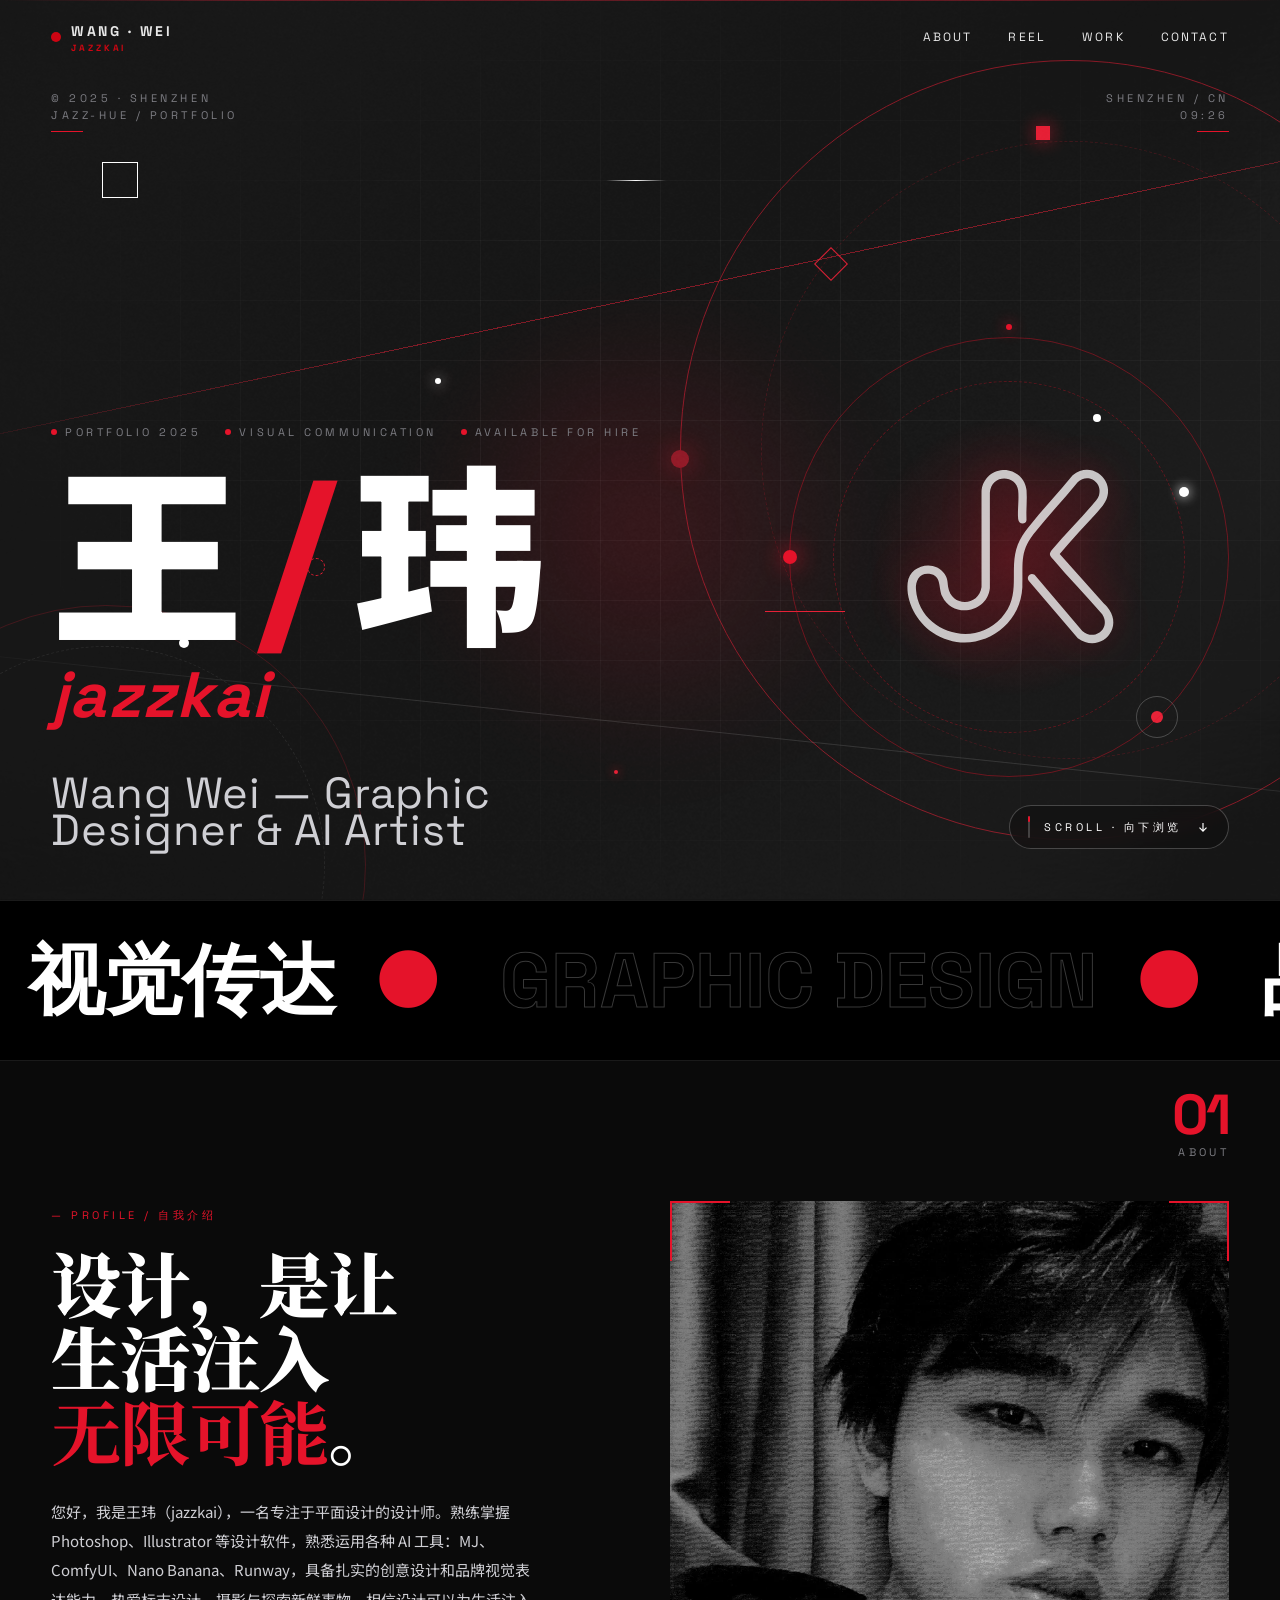
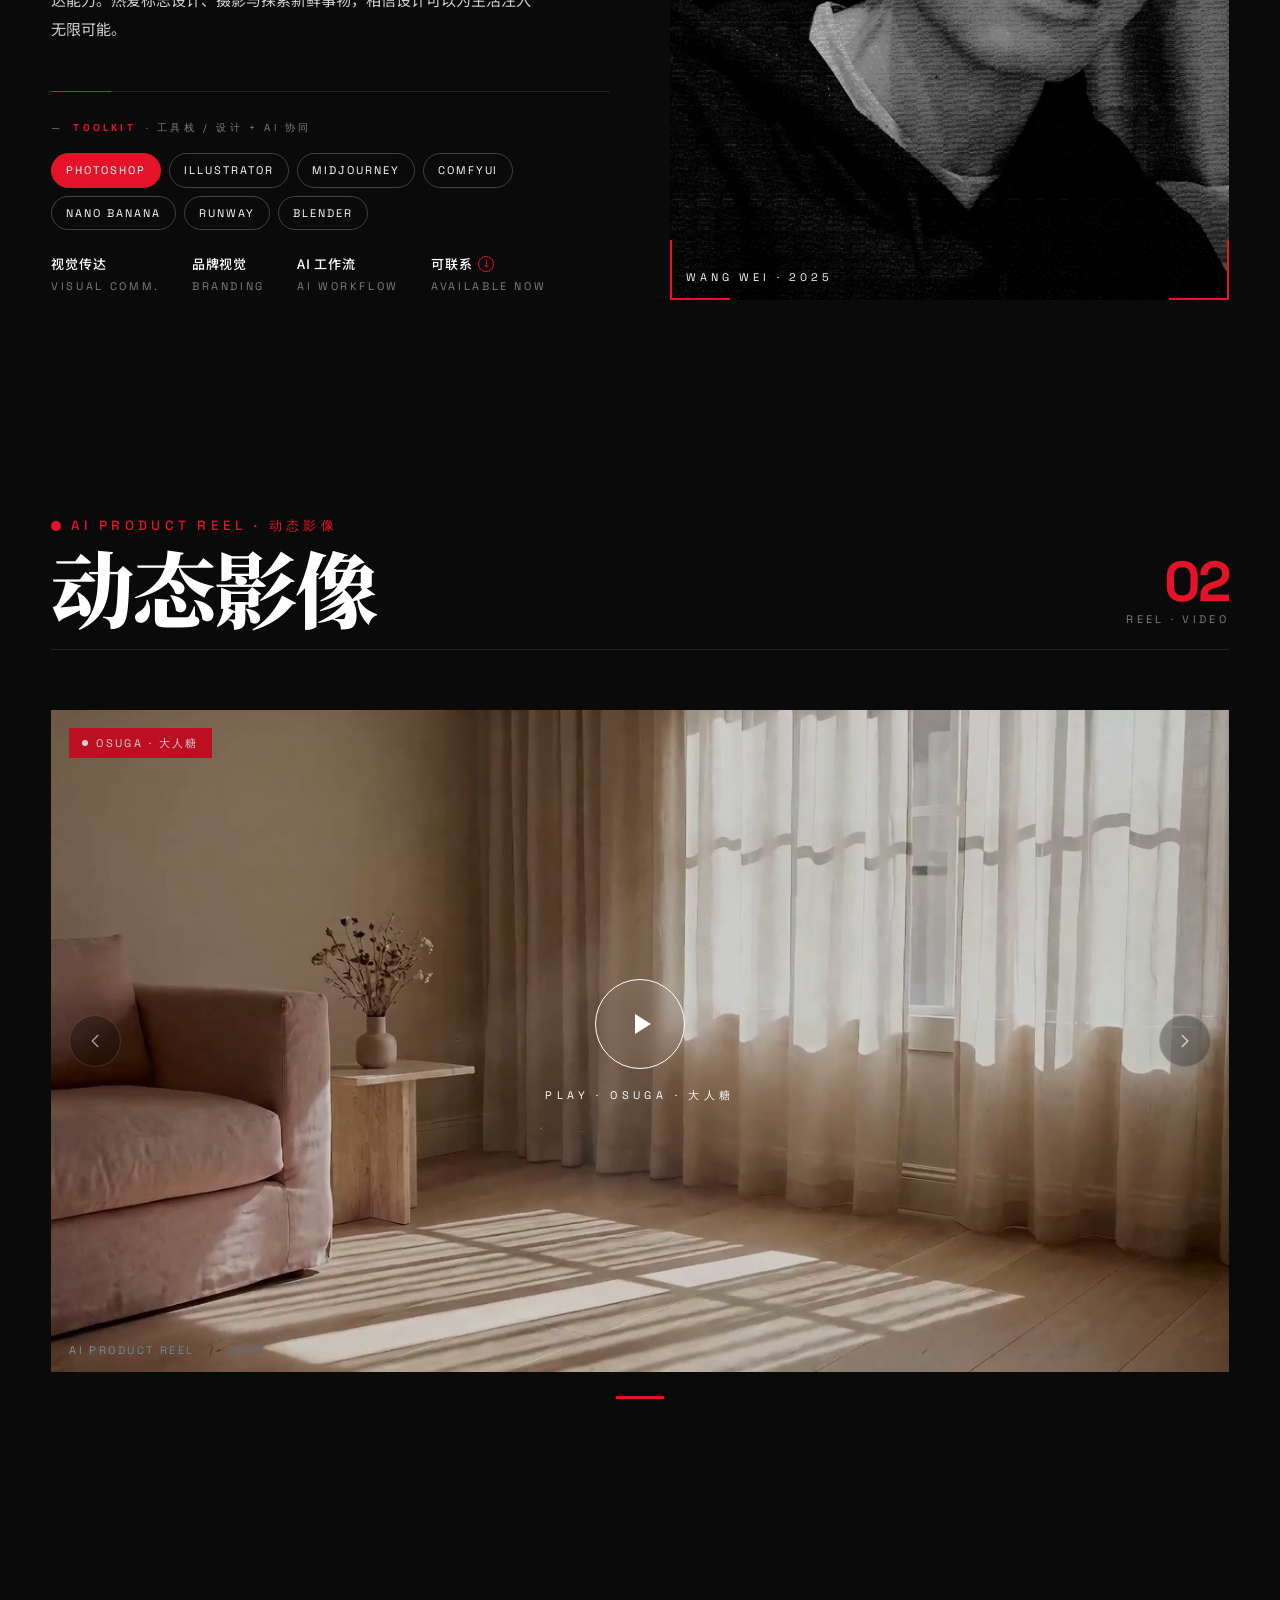
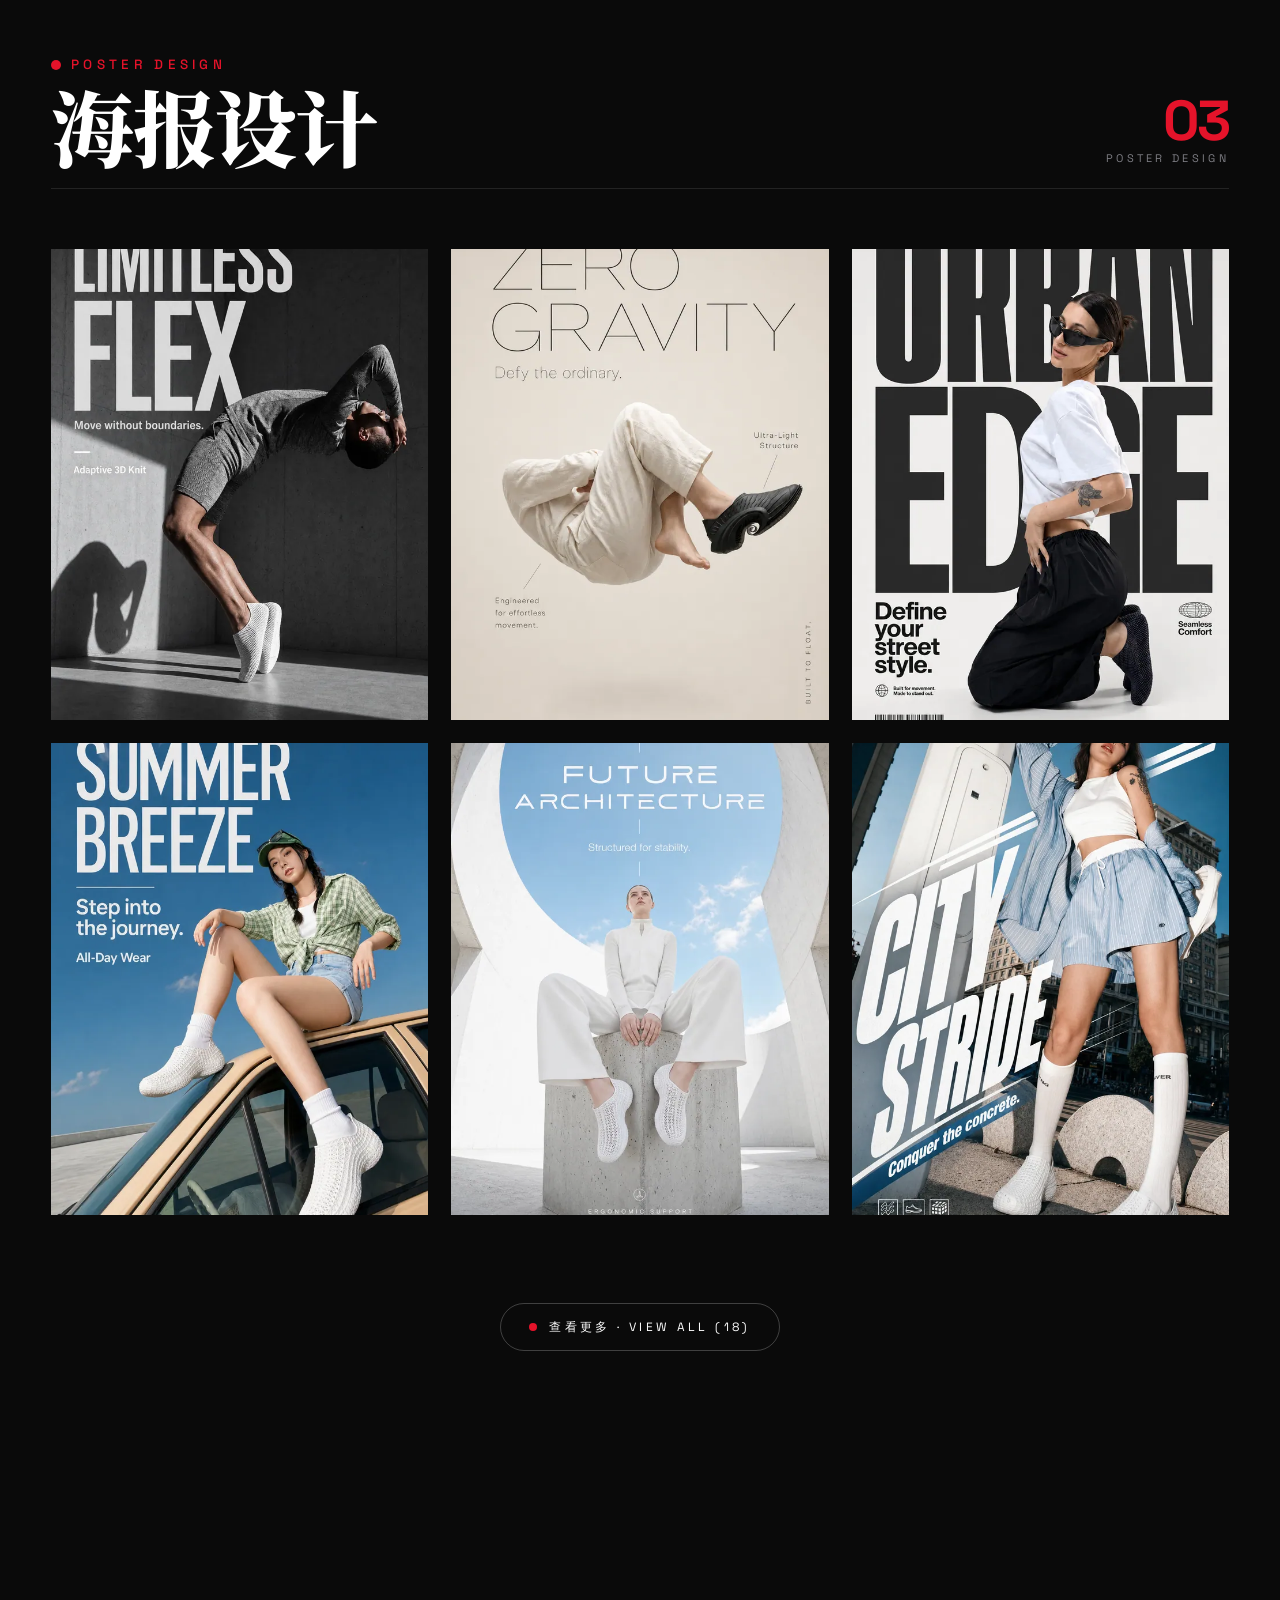
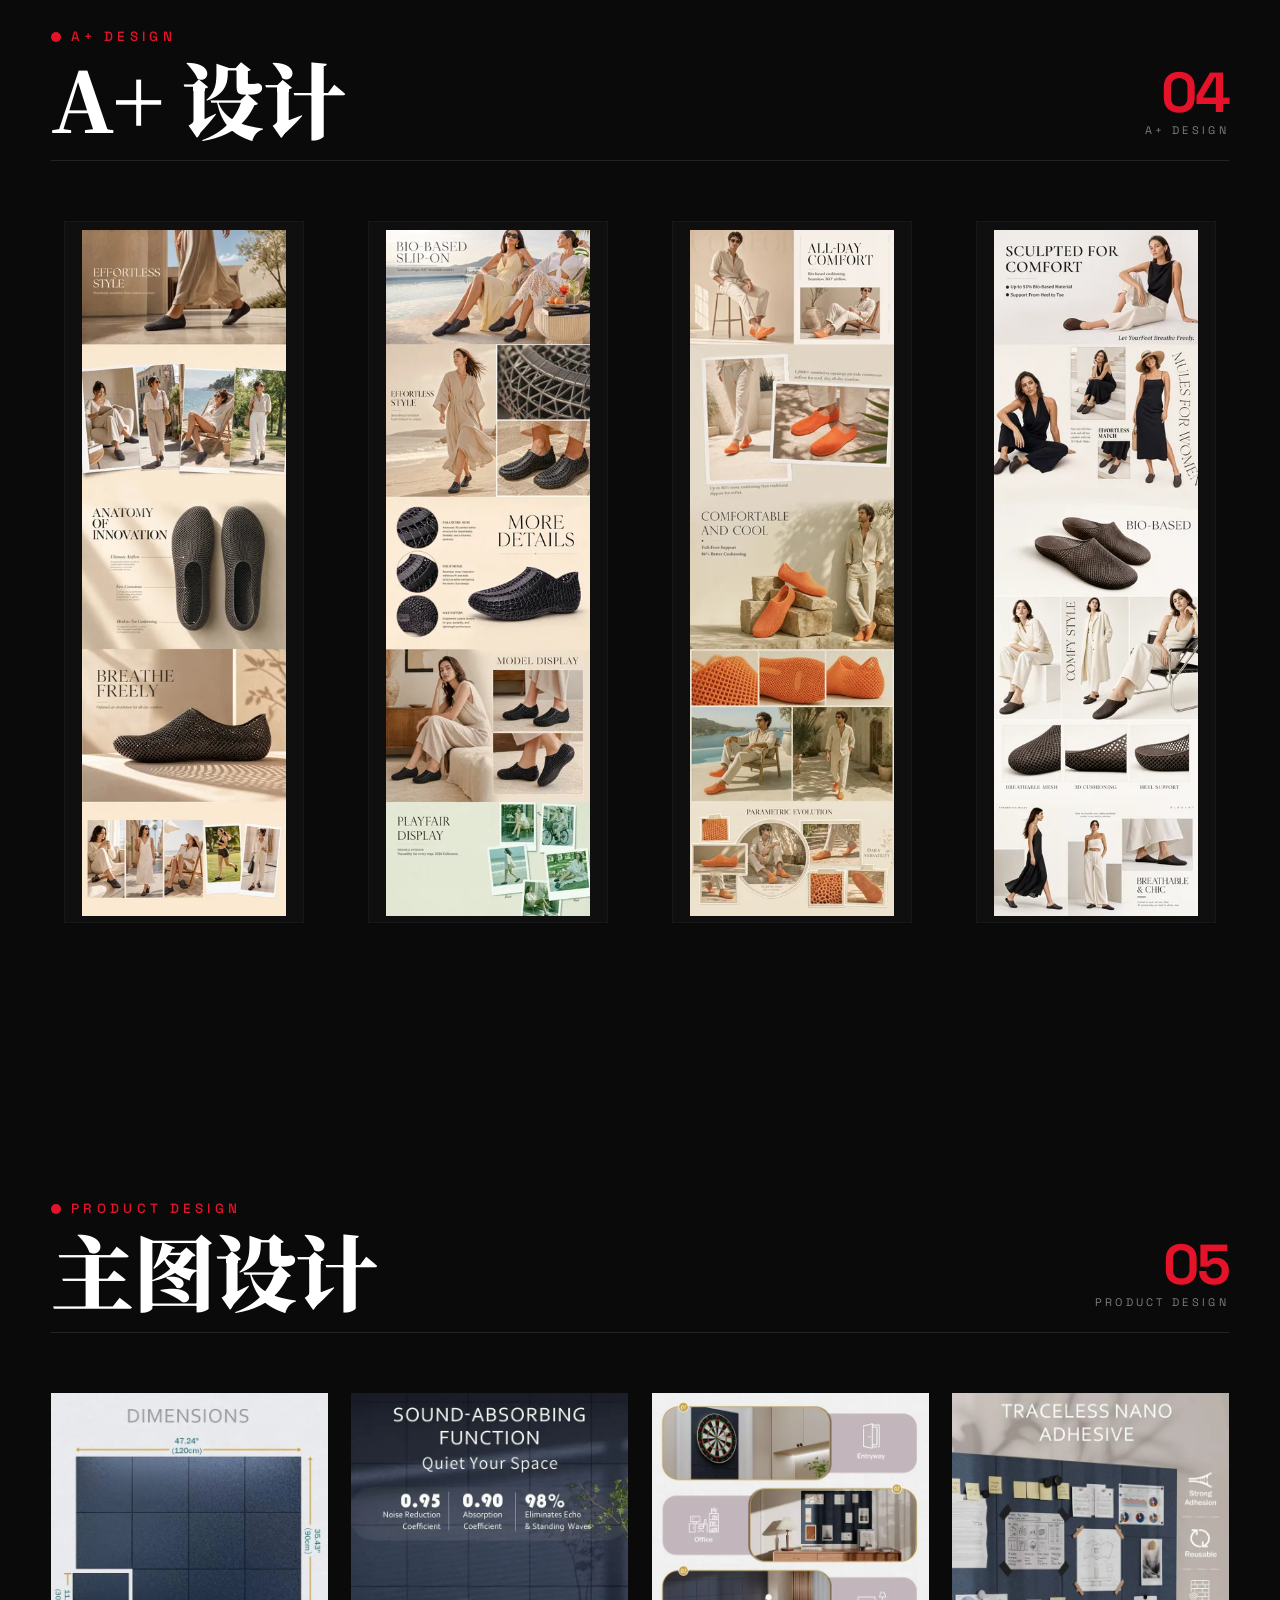
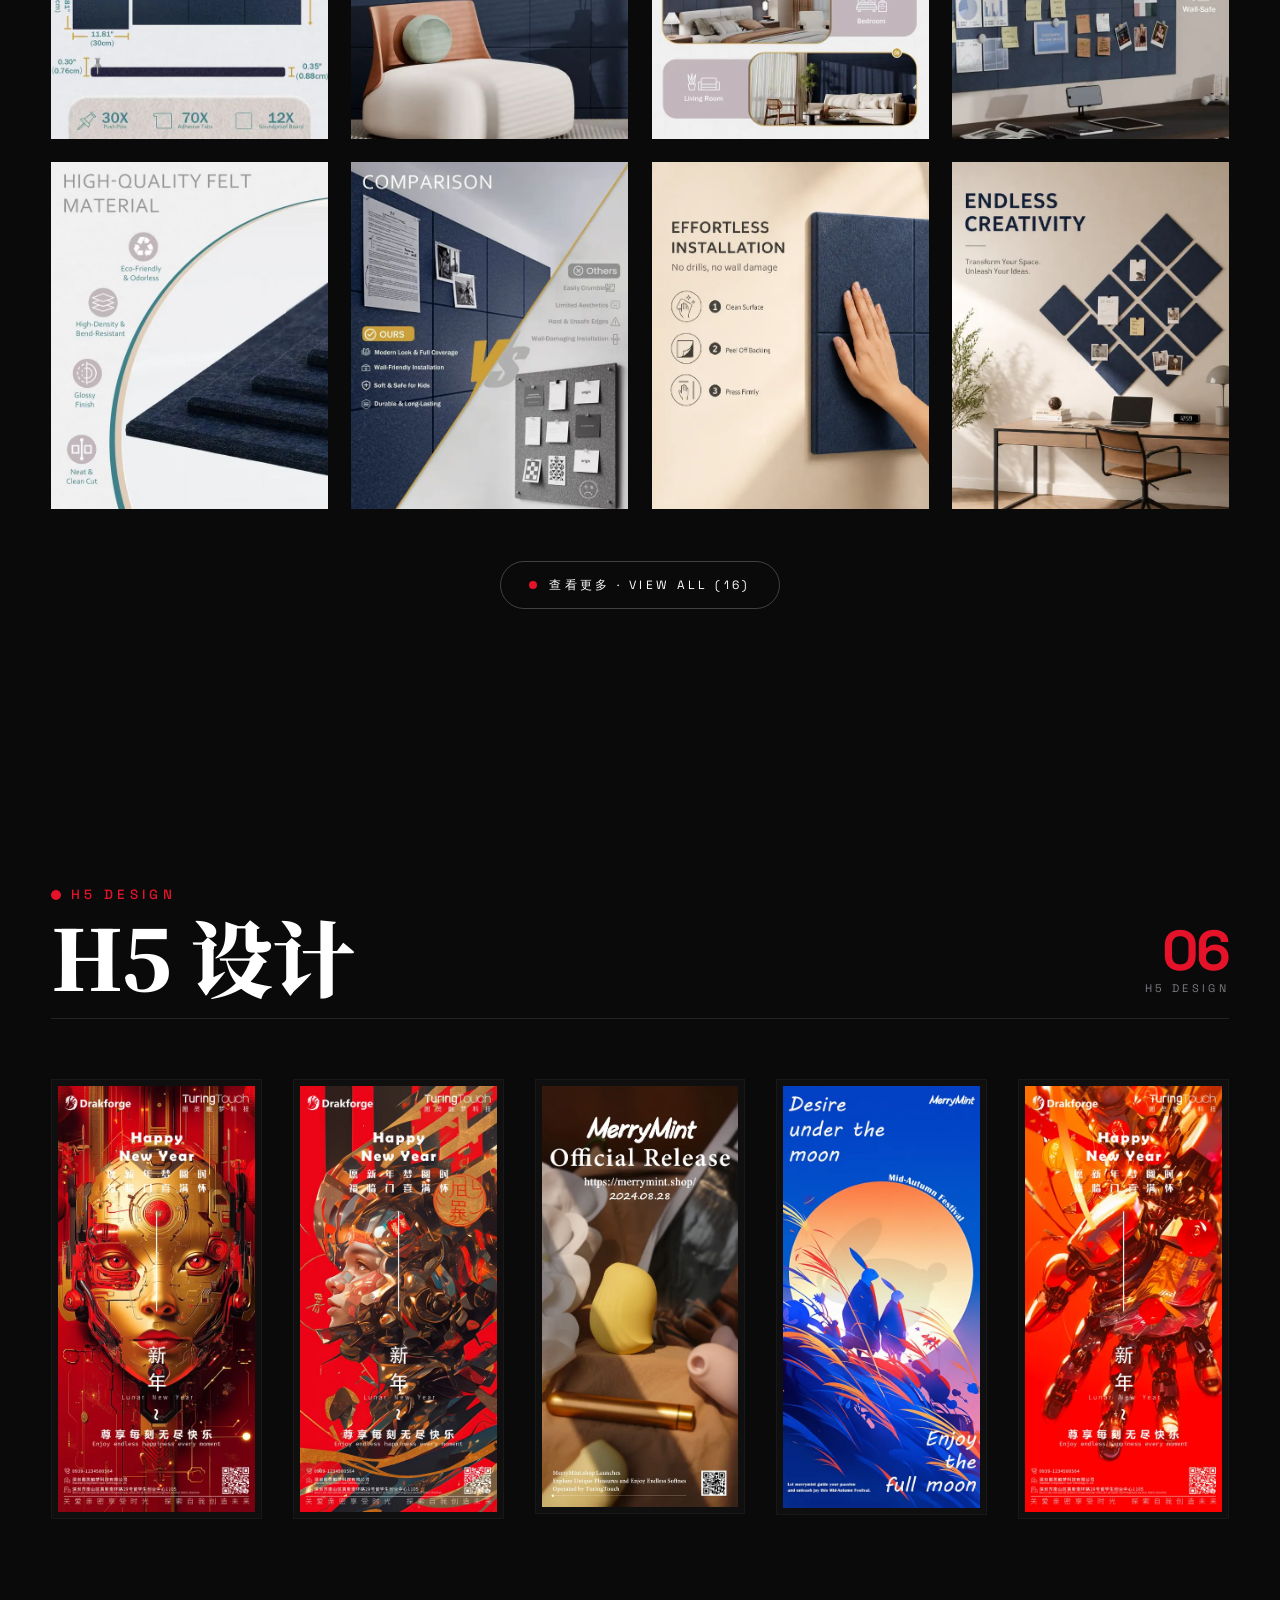
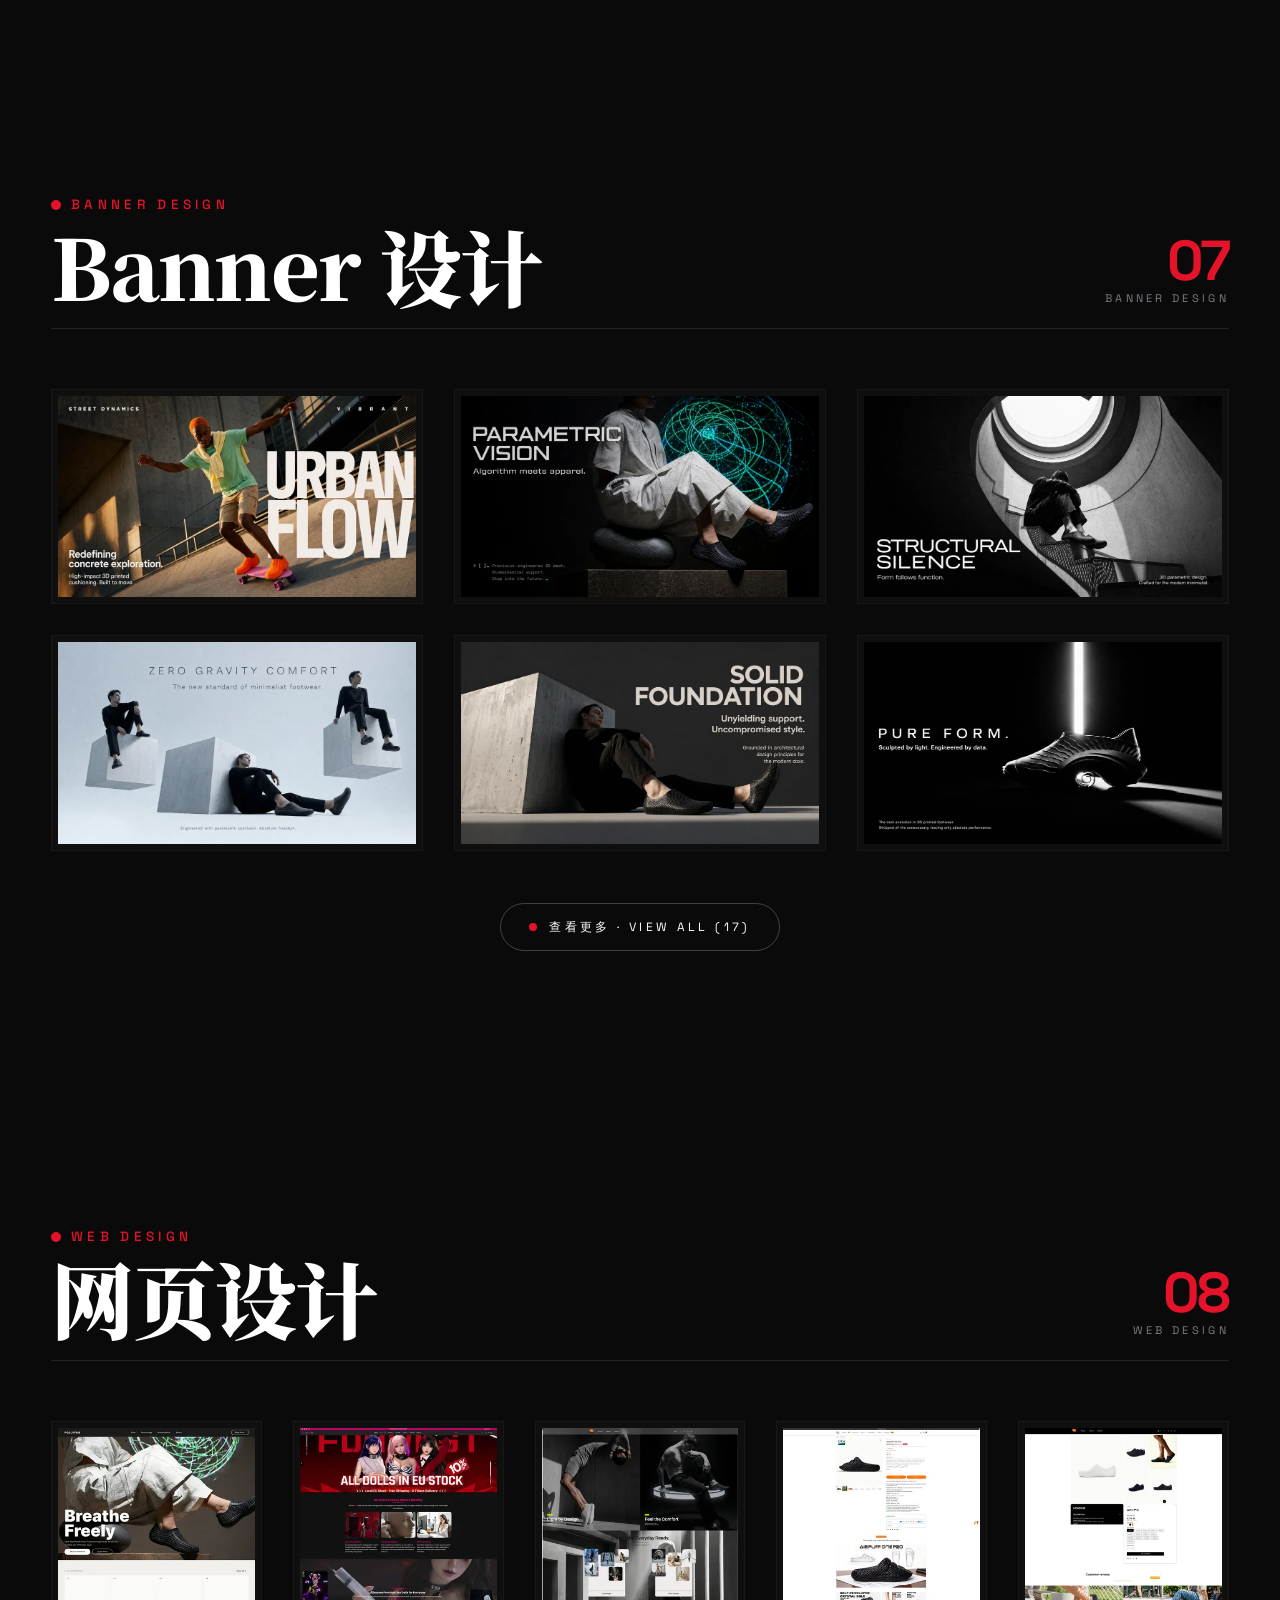
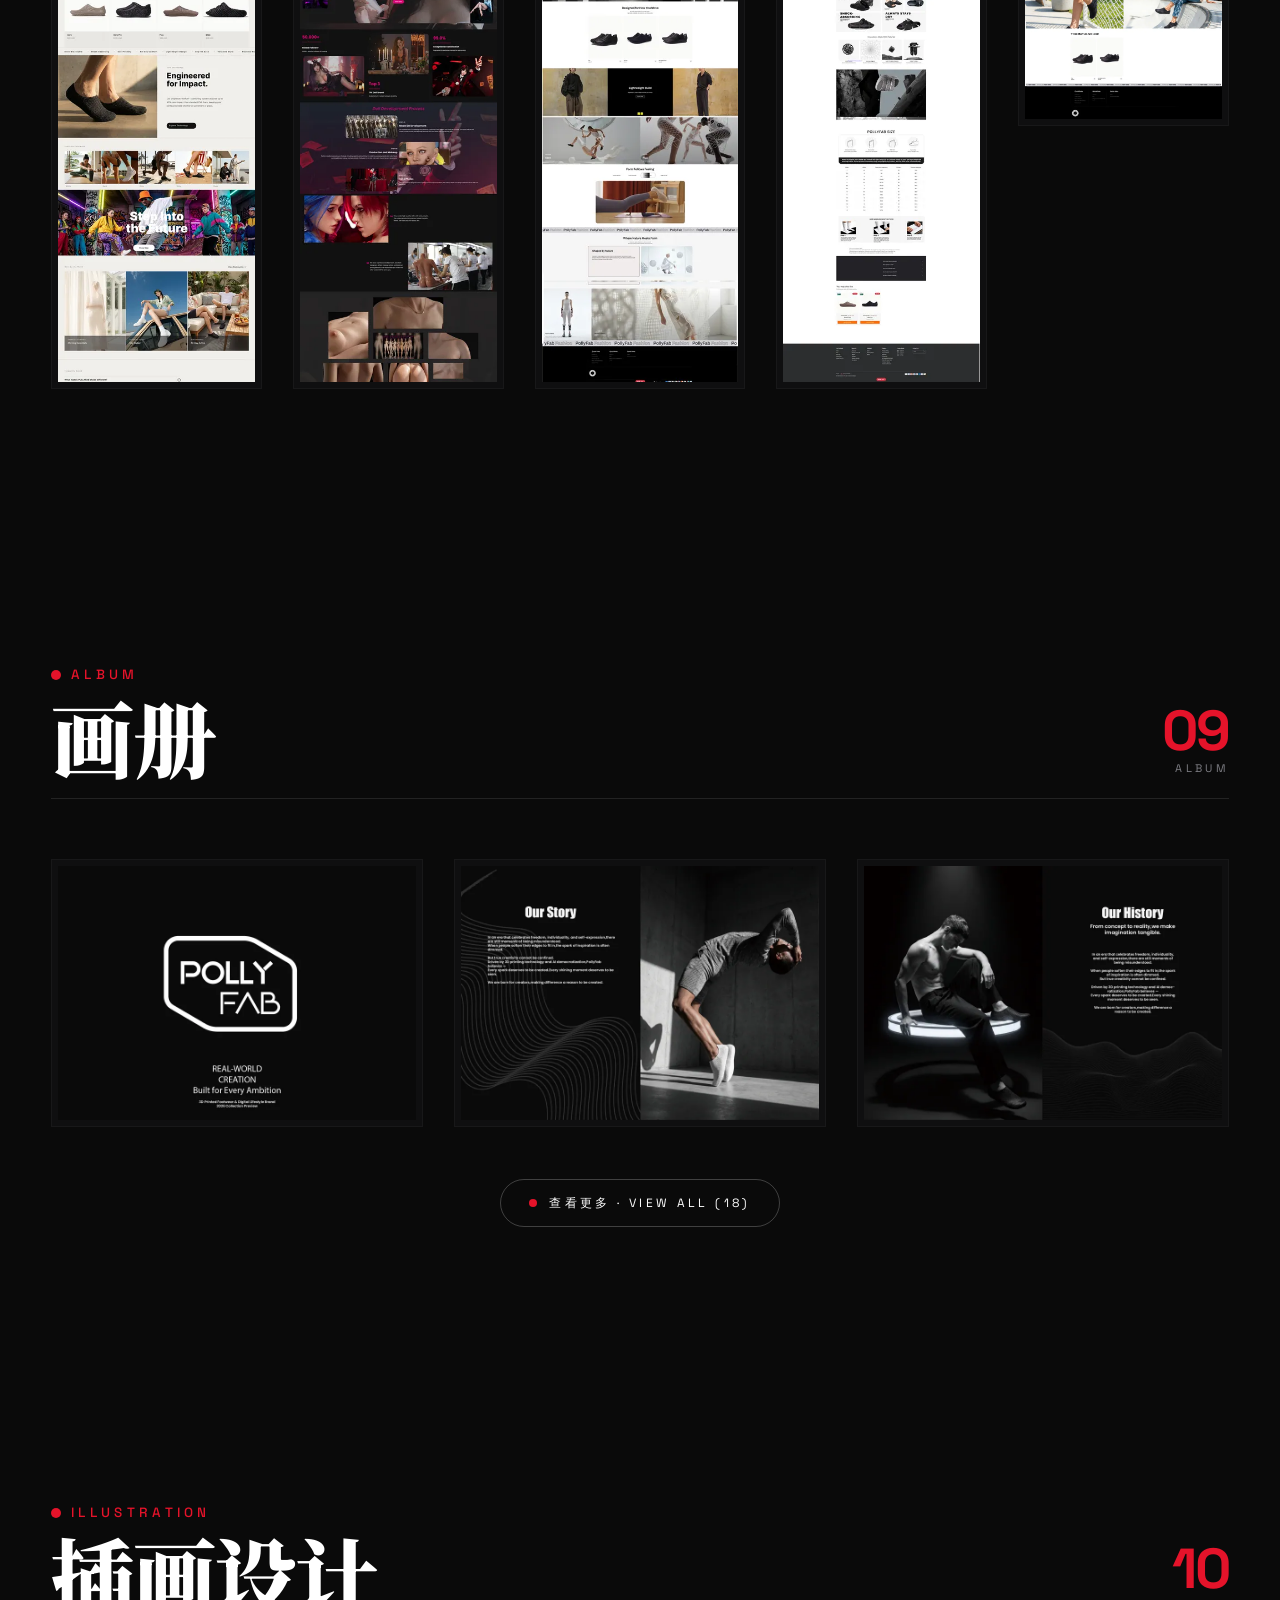
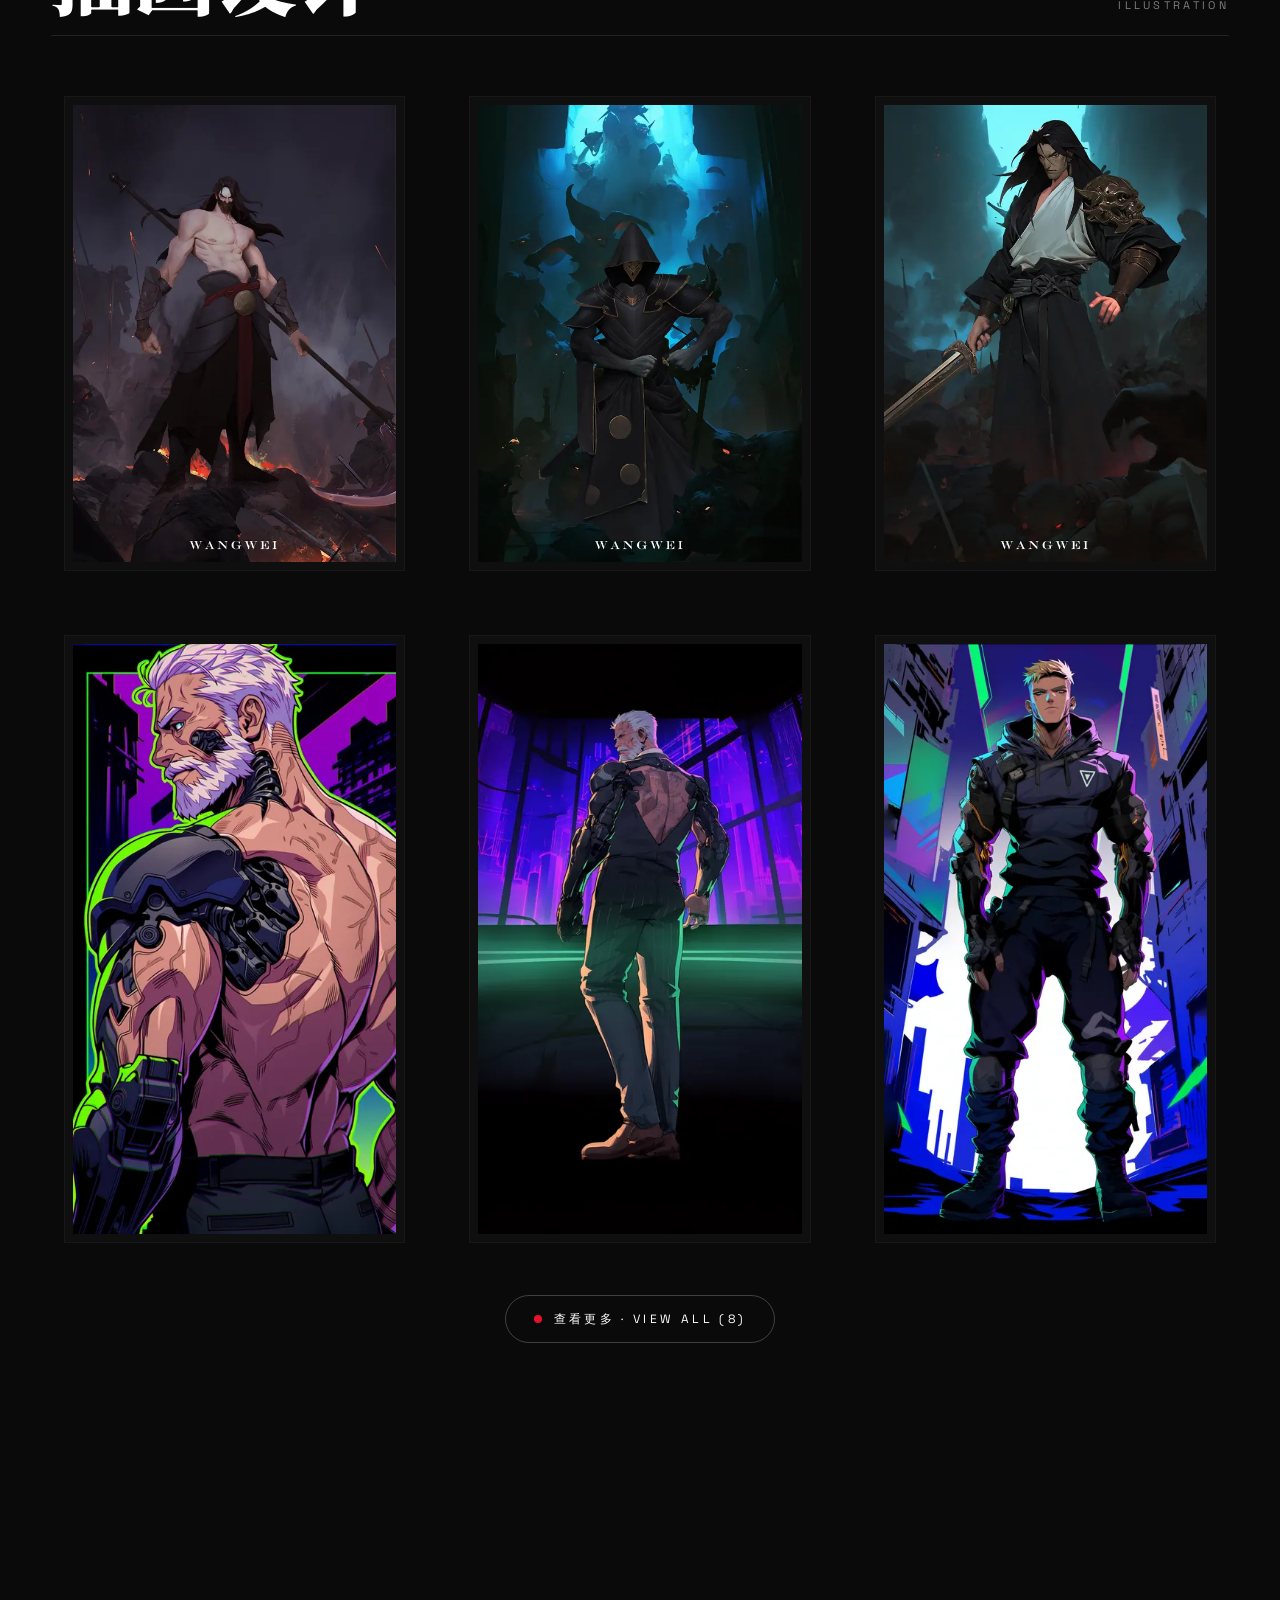
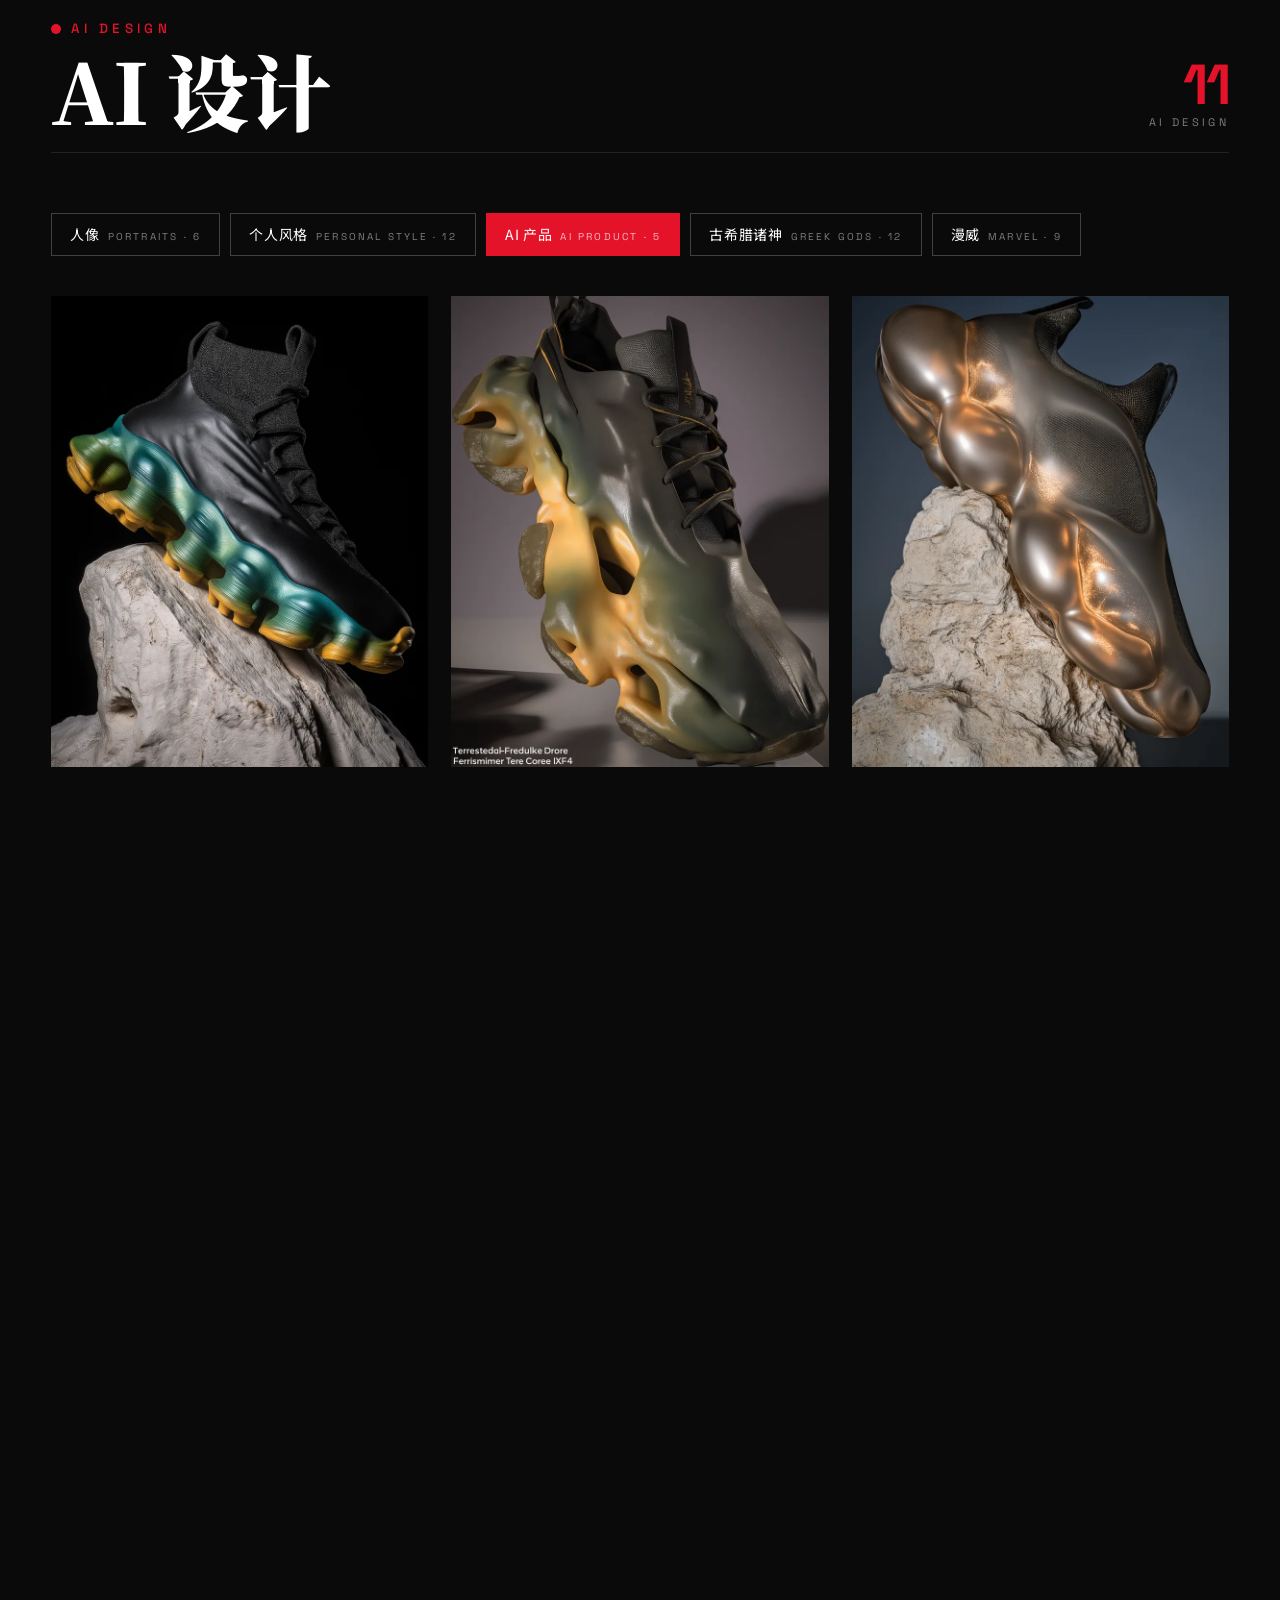
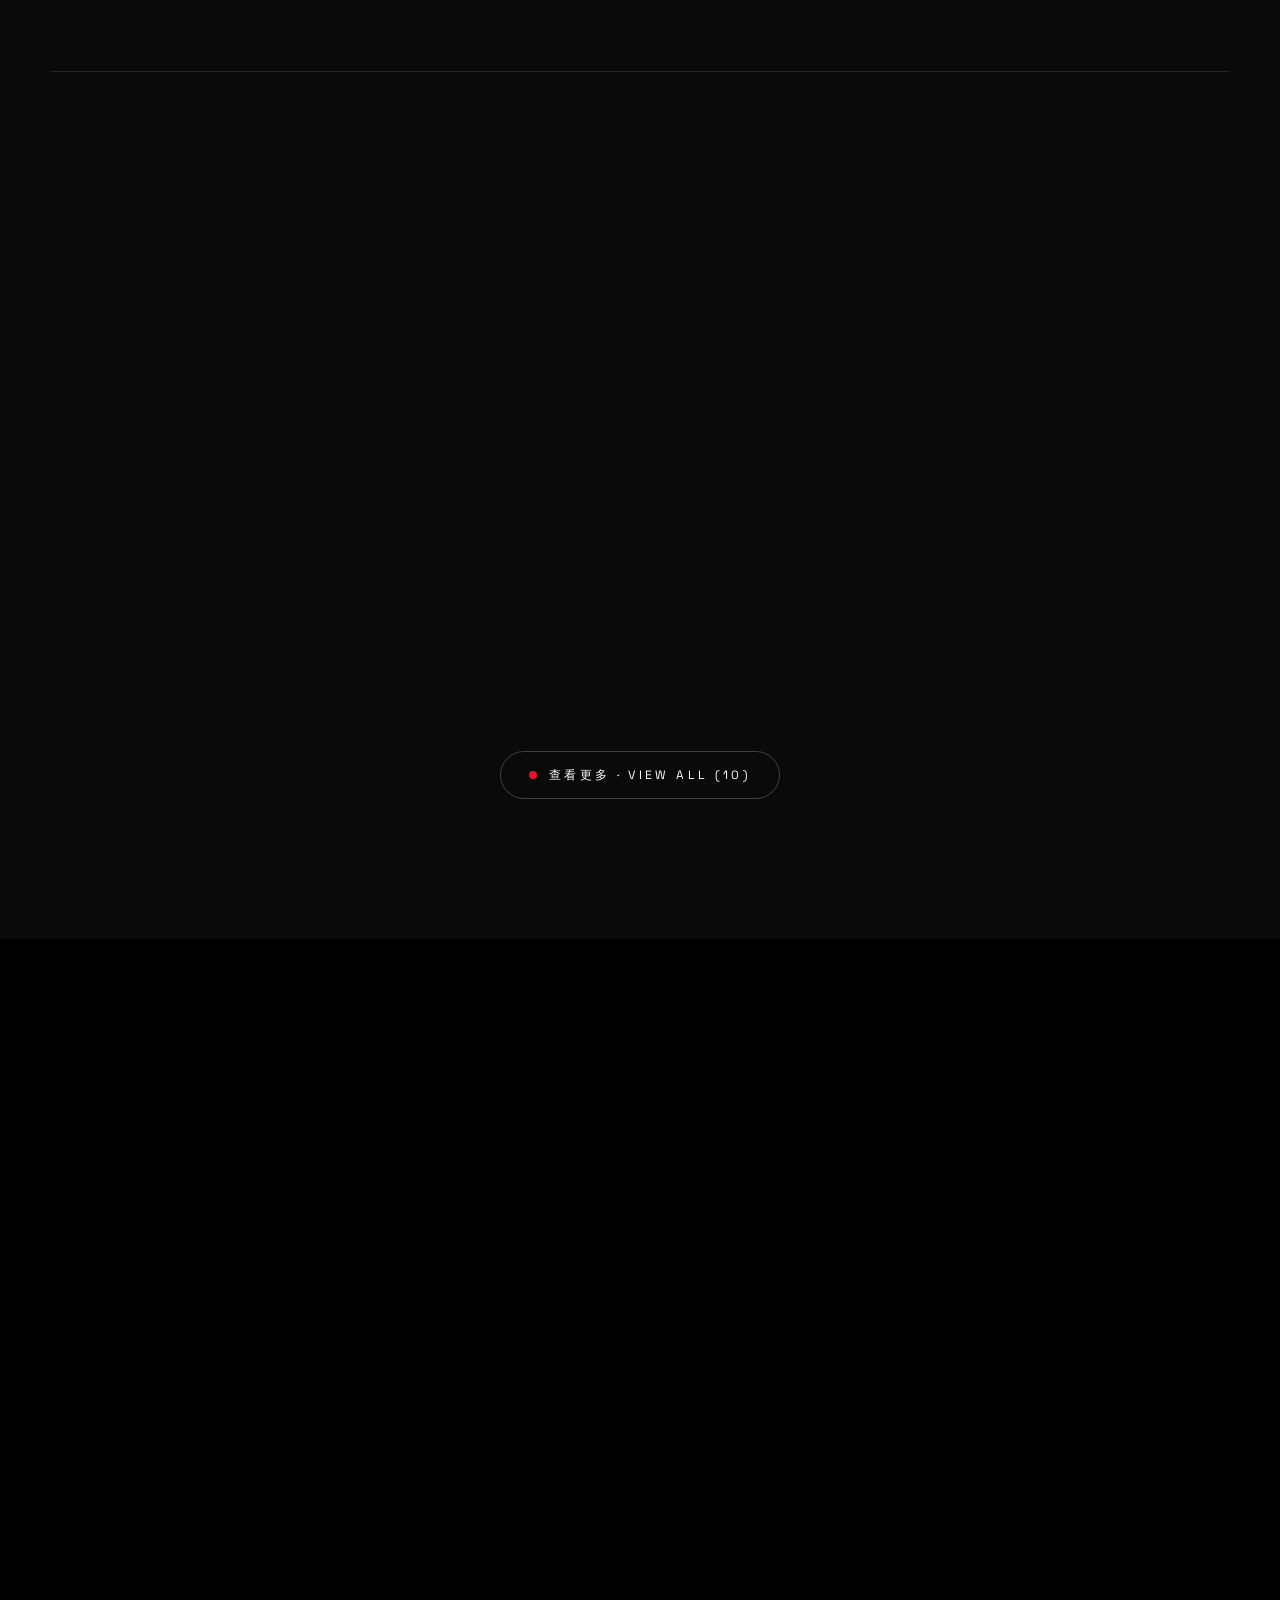
==== index.html @ f4303fb0 "update: 2026-06-09 15:22" ====
<!doctype html>
<html lang="zh-CN">
<head>
<meta charset="utf-8">
<title>王玮 Wang Wei · Portfolio 2025</title>
<meta name="viewport" content="width=device-width,initial-scale=1,viewport-fit=cover">
<meta name="description" content="王玮 Wang Wei — 视觉传达设计师 / AI 创作 · Portfolio 2025">
<link rel="preconnect" href="https://fonts.googleapis.com">
<link rel="preconnect" href="https://fonts.gstatic.com" crossorigin>
<link href="https://fonts.googleapis.com/css2?family=Inter:wght@300;400;500;600;700;900&family=Noto+Sans+SC:wght@400;500;700;900&family=Noto+Serif+SC:wght@500;700;900&family=Space+Grotesk:wght@400;500;600;700&display=swap" rel="stylesheet">
<style>
:root{
  --bg:#0a0a0a; --bg2:#141414; --fg:#fff; --mute:#7d7d83;
  --line:rgba(255,255,255,.10); --line2:rgba(255,255,255,.22);
  --red:#E5132A;        /* 主点缀红 */
  --red-d:#A30E1F;
  --font-en:'Space Grotesk','Inter',system-ui,sans-serif;
  --font-cn:'Noto Sans SC','PingFang SC','Microsoft YaHei',sans-serif;
  --font-cn-s:'Noto Serif SC','PingFang SC',serif;
  --pad: clamp(20px, 4vw, 64px);
}
*{box-sizing:border-box;margin:0;padding:0}
html,body{background:var(--bg);color:var(--fg);font-family:var(--font-en);overflow-x:hidden}
body{min-height:100vh;line-height:1.5;-webkit-font-smoothing:antialiased}
a{color:inherit;text-decoration:none}
img{max-width:100%;display:block}
button{font:inherit;color:inherit;background:none;border:0;cursor:pointer}
::selection{background:var(--red);color:#fff}

/* ===== loader ===== */
#loader{position:fixed;inset:0;background:var(--bg);z-index:9000;display:flex;align-items:flex-end;padding:var(--pad);transition:opacity .8s,visibility .8s}
#loader.gone{opacity:0;visibility:hidden}
#loader .lwrap{width:100%;display:flex;justify-content:space-between;align-items:flex-end;gap:24px;flex-wrap:wrap}
#loader .lname{font-family:var(--font-en);font-size:13px;letter-spacing:.3em;text-transform:uppercase}
#loader .lname b{color:var(--red)}
#loader .lpct{font-family:var(--font-en);font-size:clamp(64px,16vw,200px);font-weight:700;letter-spacing:-.02em;line-height:.85}
#loader .lpct span{color:var(--red)}
#loader .lbar{position:fixed;left:0;right:0;bottom:0;height:2px;background:var(--line)}
#loader .lbar::after{content:"";position:absolute;inset:0;background:var(--red);transform-origin:left;transform:scaleX(0);transition:transform .25s}

/* ===== nav ===== */
.nav{position:fixed;top:0;left:0;right:0;display:flex;justify-content:space-between;align-items:center;padding:20px var(--pad);z-index:80;mix-blend-mode:difference;color:#fff}
.nav .logo{display:flex;align-items:center;gap:10px;font-family:var(--font-en);font-weight:700;letter-spacing:.18em;font-size:14px}
.nav .logo::before{content:"";width:10px;height:10px;background:var(--red);border-radius:50%}
.nav .logo small{display:block;font-size:9px;letter-spacing:.32em;color:var(--red);margin-top:2px;line-height:1}
.nav .links{display:flex;gap:30px;font-size:12px;letter-spacing:.18em;text-transform:uppercase}
.nav .links a{position:relative;padding:8px 0;display:flex;align-items:center;gap:6px}
.nav .links a::before{content:"";width:0;height:1px;background:var(--red);transition:width .35s cubic-bezier(.2,.7,.2,1)}
.nav .links a:hover::before{width:18px}
.nav .menu-btn{display:none;font-size:12px;letter-spacing:.2em;text-transform:uppercase;color:#fff}
.nav .menu-btn b{color:var(--red)}
@media (max-width:780px){
  .nav .links{display:none}
  .nav .menu-btn{display:inline-block}
}
.drawer{position:fixed;inset:0;background:var(--bg);z-index:90;display:flex;align-items:center;justify-content:center;flex-direction:column;gap:18px;opacity:0;visibility:hidden;transition:opacity .35s,visibility .35s}
.drawer.open{opacity:1;visibility:visible}
.drawer a{display:flex;flex-direction:column;align-items:center;text-align:center;font-family:var(--font-cn);font-size:22px;font-weight:700;position:relative;padding:8px 28px;min-width:160px;gap:4px}
.drawer a small{display:block;font-family:var(--font-en);font-size:10px;letter-spacing:.3em;color:var(--mute);text-transform:uppercase;text-align:center}
.drawer .close{position:absolute;top:18px;right:var(--pad);font-size:24px}

/* ===== HERO (geometric) ===== */
.hero{position:relative;min-height:100svh;overflow:hidden;padding:var(--pad);padding-top:120px;display:flex;align-items:flex-end}
.hero-bg{position:absolute;inset:0;z-index:0;pointer-events:none}
/* faint grid */
.hero-grid{position:absolute;inset:0;background-image:
  linear-gradient(rgba(255,255,255,.04) 1px, transparent 1px),
  linear-gradient(90deg, rgba(255,255,255,.04) 1px, transparent 1px);
  background-size: 60px 60px;
  mask-image: radial-gradient(ellipse 80% 70% at 60% 50%, #000 30%, transparent 80%);
  -webkit-mask-image: radial-gradient(ellipse 80% 70% at 60% 50%, #000 30%, transparent 80%);
}
/* big rotating red ring */
.hero-ring{position:absolute;right:-180px;top:50%;width:780px;height:780px;border:1.5px solid var(--red);border-radius:50%;transform:translateY(-50%);opacity:.55;animation:spin 40s linear infinite}
.hero-ring::before{content:"";position:absolute;left:-10px;top:50%;width:18px;height:18px;background:var(--red);border-radius:50%;box-shadow:0 0 24px var(--red)}
.hero-ring::after{content:"";position:absolute;inset:80px;border:1px dashed rgba(229,19,42,.35);border-radius:50%;animation:spin 28s linear infinite reverse}
.hero-ring2{position:absolute;left:-12%;bottom:-25%;width:520px;height:520px;border:1px solid rgba(229,19,42,.35);border-radius:50%;opacity:.6;animation:spin 80s linear infinite reverse}
.hero-ring2::after{content:"";position:absolute;inset:40px;border:1px dashed rgba(255,255,255,.12);border-radius:50%}
@keyframes spin{to{transform:translateY(-50%) rotate(360deg)}}
/* floating squares + dots */
.hero-shape{position:absolute;will-change:transform}
.hs-1{left:8%;top:18%;width:36px;height:36px;border:1.5px solid #fff;animation:float 6s ease-in-out infinite}
.hs-2{right:18%;top:14%;width:14px;height:14px;background:var(--red);animation:floatBig 4s ease-in-out infinite .8s;box-shadow:0 0 18px rgba(229,19,42,.7)}
.hs-3{left:34%;top:42%;width:6px;height:6px;background:#fff;border-radius:50%;animation:float 5s ease-in-out infinite 1.2s;box-shadow:0 0 14px rgba(255,255,255,.8)}
.hs-4{right:34%;bottom:32%;width:80px;height:1px;background:var(--red);transform-origin:left;animation:scan 3s ease-in-out infinite}
.hs-5{left:64%;top:28%;width:24px;height:24px;border:1px solid var(--red);transform:rotate(45deg);animation:spinRot 8s linear infinite}
.hs-6{left:14%;bottom:28%;width:10px;height:10px;background:#fff;border-radius:50%;animation:blink 1.8s ease-in-out infinite}
.hs-7{right:8%;bottom:18%;width:42px;height:42px;border:1px solid var(--line2);border-radius:50%;animation:float 7s ease-in-out infinite 1.5s}
.hs-7::after{content:"";position:absolute;inset:14px;background:var(--red);border-radius:50%}
.hs-8{left:48%;bottom:14%;width:4px;height:4px;background:var(--red);border-radius:50%;animation:trail 3.5s ease-in-out infinite;box-shadow:0 0 10px var(--red)}
.hs-9{right:48%;top:20%;width:60px;height:1px;background:linear-gradient(90deg,transparent,#fff,transparent);animation:scan 2.4s ease-in-out infinite .4s}
.hs-10{left:24%;top:62%;width:18px;height:18px;border:1px dashed var(--red);border-radius:50%;animation:spinRot 12s linear infinite reverse}
.hs-11{right:14%;top:46%;width:8px;height:8px;background:#fff;border-radius:50%;animation:blink 1.2s ease-in-out infinite .3s}
@keyframes float{0%,100%{transform:translateY(0) rotate(0)}50%{transform:translateY(-26px) rotate(12deg)}}
@keyframes floatBig{0%,100%{transform:translate(0,0) scale(1)}50%{transform:translate(-12px,-32px) scale(1.2)}}
@keyframes blink{0%,100%{opacity:1}50%{opacity:.2}}
@keyframes scan{0%,100%{transform:scaleX(.2);opacity:.4}50%{transform:scaleX(1.5);opacity:1}}
@keyframes spinRot{to{transform:rotate(360deg)}}
@keyframes trail{0%{transform:translate(0,0);opacity:1}50%{transform:translate(60px,-40px);opacity:.4}100%{transform:translate(0,0);opacity:1}}
/* diagonal red bar */
.hero-bar{position:absolute;left:-10%;top:30%;width:140%;height:1px;background:linear-gradient(90deg,transparent, var(--red) 30%, var(--red) 70%, transparent);transform:rotate(-12deg);opacity:.5;animation:barPulse 5s ease-in-out infinite}
.hero-bar2{position:absolute;left:-10%;bottom:18%;width:140%;height:1px;background:linear-gradient(90deg,transparent, rgba(255,255,255,.4) 30%, rgba(255,255,255,.4) 70%, transparent);transform:rotate(6deg);opacity:.3;animation:barPulse 7s ease-in-out infinite .8s}
@keyframes barPulse{0%,100%{opacity:.2}50%{opacity:.65}}
/* digital scan line moving vertically */
.hero-scanline{position:absolute;left:0;right:0;height:1px;background:linear-gradient(90deg,transparent,rgba(229,19,42,.6) 20%,rgba(229,19,42,.6) 80%,transparent);top:0;animation:vscan 9s linear infinite;opacity:.6;pointer-events:none}
@keyframes vscan{0%{top:-5%}100%{top:105%}}
/* faint glow blob */
.hero-glow{position:absolute;left:30%;top:30%;width:520px;height:520px;background:radial-gradient(circle, rgba(229,19,42,.18), transparent 65%);filter:blur(40px);animation:glowDrift 14s ease-in-out infinite;pointer-events:none}
@keyframes glowDrift{0%,100%{transform:translate(0,0) scale(1)}50%{transform:translate(80px,-40px) scale(1.2)}}
/* alias glitch */
.hero h1 .alias{position:relative}
.hero h1 .alias::before,.hero h1 .alias::after{content:attr(data-text);position:absolute;left:0;top:0;width:100%;height:100%;color:var(--red);opacity:0}
.hero h1 .alias::before{animation:glitchA 5s steps(1) infinite}
.hero h1 .alias::after{animation:glitchB 5s steps(1) infinite .25s;color:#0ff}
@keyframes glitchA{0%,92%,100%{opacity:0;transform:translate(0,0)}93%{opacity:.8;transform:translate(-2px,1px)}95%{opacity:0}}
@keyframes glitchB{0%,90%,100%{opacity:0;transform:translate(0,0)}91%{opacity:.8;transform:translate(2px,-1px)}94%{opacity:0}}

.hero-inner{position:relative;z-index:2;width:100%}
/* hero 2-col: info left, logo right */
@media (min-width:900px){
  .hero-inner{display:grid;grid-template-columns:1.2fr 1fr;gap:60px;align-items:flex-end}
  .hero h1{font-size:clamp(56px,8.5vw,160px)}
}
.hero-left{min-width:0}
/* JK logo block */
.hero-logo{position:relative;aspect-ratio:1;width:100%;max-width:440px;margin-left:auto;display:flex;align-items:center;justify-content:center;align-self:center;margin-bottom:8vh}
.hero-logo::before{content:"";position:absolute;inset:18%;border-radius:50%;background:radial-gradient(circle, rgba(229,19,42,.22), transparent 70%);animation:logoPulse 4s ease-in-out infinite;pointer-events:none}
@keyframes logoPulse{0%,100%{transform:scale(1);opacity:.6}50%{transform:scale(1.18);opacity:1}}
.hero-logo .logo-img{width:78%;height:auto;object-fit:contain;filter:drop-shadow(0 0 20px rgba(229,19,42,.45));transition:all .5s cubic-bezier(.2,.7,.2,1);position:relative;z-index:2;opacity:0;transform:scale(.86) rotate(-4deg);animation:logoIn 1.4s cubic-bezier(.2,.7,.2,1) .6s forwards;display:block}
@keyframes logoIn{to{opacity:.75;transform:scale(1) rotate(0)}}
.hero-logo:hover .logo-img{opacity:1;transform:scale(1.05);filter:drop-shadow(0 0 40px rgba(229,19,42,.9)) brightness(.95) invert(18%) sepia(96%) saturate(7434%) hue-rotate(354deg)}
/* full-hero frosted glass overlay (uses uploaded texture) */
.hero::after{content:"";position:absolute;inset:0;background:url(images/about/毛玻璃.png) center/cover no-repeat;mix-blend-mode:screen;opacity:.08;pointer-events:none;z-index:1;animation:glassDrift 18s ease-in-out infinite}
@keyframes glassDrift{0%,100%{transform:scale(1) translate(0,0)}50%{transform:scale(1.04) translate(-1%,-1%)}}
.hero-inner,.hero .corner,.scroll-cta{z-index:3}
.hero-logo .logo-ring{position:absolute;inset:0;border:1px solid rgba(229,19,42,.4);border-radius:50%;animation:spin 28s linear infinite;pointer-events:none}
.hero-logo .logo-ring::after{content:"";position:absolute;left:-7px;top:50%;width:14px;height:14px;background:var(--red);border-radius:50%;box-shadow:0 0 22px var(--red);transform:translateY(-50%)}
.hero-logo .logo-ring2{position:absolute;inset:10%;border:1px dashed rgba(229,19,42,.35);border-radius:50%;animation:spin 18s linear infinite reverse;pointer-events:none}
.hero-logo .logo-ring2::before{content:"";position:absolute;right:-5px;top:30%;width:10px;height:10px;background:#fff;border-radius:50%;box-shadow:0 0 12px #fff}
.hero-logo .logo-orbit{position:absolute;inset:-3%;animation:spin 14s linear infinite;pointer-events:none}
.hero-logo .logo-orbit span{position:absolute;left:50%;top:0;transform:translateX(-50%);width:6px;height:6px;background:var(--red);border-radius:50%;box-shadow:0 0 14px var(--red)}
.hero-logo .logo-label{position:absolute;bottom:-32px;left:0;right:0;text-align:center;font-family:var(--font-en);font-size:10px;letter-spacing:.45em;color:var(--mute);text-transform:uppercase}
.hero-logo .logo-label b{color:var(--red);font-weight:700}
@media (max-width:900px){
  .hero-logo{max-width:200px;margin:0 0 40px auto}
  .hero-logo .logo-label{display:none}
}
@media (max-width:560px){
  .hero-logo{max-width:160px;margin:0 auto 30px}
}
.hero .eyebrow{display:flex;gap:24px;flex-wrap:wrap;font-family:var(--font-en);font-size:11px;letter-spacing:.32em;color:var(--mute);text-transform:uppercase;margin-bottom:24px}
.hero .eyebrow span{display:inline-flex;align-items:center;gap:8px}
.hero .eyebrow span::before{content:"";width:6px;height:6px;background:var(--red);border-radius:50%}
.hero h1{font-family:var(--font-cn);font-weight:900;font-size:clamp(72px,15vw,240px);line-height:.85;letter-spacing:-.03em;display:flex;align-items:baseline;gap:.12em;flex-wrap:wrap}
.hero h1 .slash{color:var(--red);font-family:var(--font-en);font-weight:700;display:inline-block;transform:translateY(-.08em)}
.hero h1 .alias{color:var(--red);font-family:var(--font-en);font-weight:700;font-style:italic;font-size:clamp(28px,5vw,72px);align-self:flex-end;padding-bottom:.18em;letter-spacing:.02em}
.hero h1 .en{display:block;width:100%;font-family:var(--font-en);font-size:clamp(20px,3.4vw,52px);font-weight:400;letter-spacing:.02em;color:#cfcfd4;margin-top:18px}
.hero .meta{display:flex;justify-content:space-between;align-items:flex-end;margin-top:36px;gap:18px;flex-wrap:wrap;font-family:var(--font-en);font-size:12px;color:var(--mute);letter-spacing:.18em;text-transform:uppercase}
.hero .meta .tag{display:inline-flex;align-items:center;gap:10px;padding:8px 14px;border:1px solid var(--line2);border-radius:999px}
.hero .meta .tag::before{content:"";width:8px;height:8px;background:var(--red);border-radius:50%;animation:blink 1.6s infinite}
/* scroll cta — vertical line w/ dropping dot + arrow chevron */
.scroll-cta{position:absolute;right:var(--pad);bottom:var(--pad);z-index:3;display:inline-flex;align-items:center;gap:14px;color:#fff;font-family:var(--font-en);font-size:11px;letter-spacing:.32em;text-transform:uppercase;padding:10px 18px;border:1px solid var(--line2);border-radius:999px;transition:.35s cubic-bezier(.2,.7,.2,1);overflow:hidden;background:rgba(10,10,10,.4);backdrop-filter:blur(8px)}
.scroll-cta::before{content:"";position:absolute;inset:0;background:var(--red);transform:translateX(-101%);transition:transform .4s cubic-bezier(.2,.7,.2,1);z-index:-1}
.scroll-cta:hover{border-color:var(--red);padding-left:24px;padding-right:24px}
.scroll-cta:hover::before{transform:translateX(0)}
.scroll-cta .sc-line{display:inline-block;width:2px;height:22px;background:rgba(255,255,255,.2);position:relative;overflow:hidden;border-radius:2px}
.scroll-cta .sc-dot{position:absolute;left:0;top:0;width:100%;height:6px;background:var(--red);border-radius:2px;animation:dropDot 1.8s cubic-bezier(.5,0,.5,1) infinite}
@keyframes dropDot{0%{top:-30%;opacity:0}20%{opacity:1}80%{opacity:1}100%{top:120%;opacity:0}}
.scroll-cta .sc-arrow{display:inline-flex;align-items:center;justify-content:center;animation:arrowBounce 1.6s ease-in-out infinite}
@keyframes arrowBounce{0%,100%{transform:translateY(0)}50%{transform:translateY(4px)}}

/* back to top */
.back-top{position:fixed;right:24px;bottom:24px;width:48px;height:48px;border-radius:50%;border:1px solid rgba(255,255,255,.18);background:rgba(20,20,20,.6);backdrop-filter:blur(10px);color:rgba(255,255,255,.5);display:flex;align-items:center;justify-content:center;z-index:200;opacity:0;visibility:hidden;transform:translateY(20px);transition:opacity .4s cubic-bezier(.2,.7,.2,1),transform .4s cubic-bezier(.2,.7,.2,1),background .3s,border-color .3s,color .3s,box-shadow .3s}
.back-top.show{opacity:.4;visibility:visible;transform:translateY(0)}
.back-top:hover{opacity:1;background:var(--red);border-color:var(--red);color:#fff;box-shadow:0 8px 32px rgba(229,19,42,.4)}
.back-top svg{transition:transform .3s}
.back-top:hover svg{transform:translateY(-3px)}
.back-top::after{content:"";position:absolute;inset:-1px;border-radius:50%;border:1px solid var(--red);opacity:0;transform:scale(.9);transition:.4s}
.back-top:hover::after{opacity:1;transform:scale(1.18)}
@media (max-width:600px){.back-top{right:16px;bottom:16px;width:42px;height:42px}}

/* corner label */
.corner{position:absolute;font-family:var(--font-en);font-size:11px;letter-spacing:.32em;color:var(--mute);text-transform:uppercase;z-index:3}
.corner.tl{top:90px;left:var(--pad)}
.corner.tr{top:90px;right:var(--pad);text-align:right}
.corner.tl::after,.corner.tr::after{content:"";display:block;height:1px;width:32px;background:var(--red);margin-top:8px}
.corner.tr::after{margin-left:auto}

/* ===== marquee ===== */
.marquee{border-top:1px solid var(--line);border-bottom:1px solid var(--line);overflow:hidden;padding:22px 0;white-space:nowrap;font-family:var(--font-en);font-weight:700;letter-spacing:0;font-size:clamp(30px,6vw,84px);background:#000}
.marquee .track{display:inline-block;animation:mq 26s linear infinite}
.marquee .track span{display:inline-block;padding:0 28px;color:#fff}
.marquee .track span.muted{color:transparent;-webkit-text-stroke:1px var(--line2)}
.marquee .track .dot{color:var(--red);padding:0 10px}
@keyframes mq{from{transform:translateX(0)}to{transform:translateX(-50%)}}

/* ===== section base ===== */
.section{position:relative;padding:140px var(--pad)}
.shead .nbox{font-family:var(--font-en);font-size:11px;color:var(--mute);letter-spacing:.3em;text-align:right;display:flex;flex-direction:column;align-items:flex-end;line-height:1;flex-shrink:0}
.shead .nbox b{display:block;font-size:clamp(40px,4.4vw,60px);font-weight:700;color:var(--red);line-height:.85;letter-spacing:-.04em;margin-bottom:8px}
@media (max-width:780px){.section{padding:80px var(--pad)}.shead .nbox b{font-size:38px}}

/* ===== about ===== */
.about .nbox{position:absolute;top:30px;right:var(--pad);font-family:var(--font-en);font-size:11px;color:var(--mute);letter-spacing:.3em;text-align:right;display:flex;flex-direction:column;align-items:flex-end;line-height:1;z-index:5}
.about .nbox b{display:block;font-size:clamp(40px,4.4vw,60px);font-weight:700;color:var(--red);line-height:.85;letter-spacing:-.04em;margin-bottom:8px}
@media (max-width:780px){.about .nbox{position:static;text-align:left;margin-bottom:20px}.about .nbox b{font-size:38px}}
.about{display:grid;grid-template-columns:1fr 1fr;gap:60px;align-items:center}
@media (max-width:900px){.about{grid-template-columns:1fr;gap:40px}}
.about .label{font-family:var(--font-en);font-size:11px;color:var(--red);letter-spacing:.32em;margin-bottom:22px}
.about h2{font-family:var(--font-cn-s);font-weight:900;font-size:clamp(40px,5.5vw,80px);line-height:1.05;margin-bottom:30px;letter-spacing:-.01em}
.about h2 b{color:var(--red);font-style:normal}
.about p{font-family:var(--font-cn);font-size:clamp(15px,1.05vw,17px);color:#cfcfd4;line-height:1.95;max-width:60ch}
/* skills (replaces stats) */
.about .skills{margin-top:48px;border-top:1px solid var(--line);padding-top:28px;position:relative}
.about .skills::before{content:"";position:absolute;top:-1px;left:0;height:1px;width:60px;background:var(--red)}
.about .skills .slabel{font-family:var(--font-en);font-size:10px;color:var(--mute);letter-spacing:.32em;text-transform:uppercase;margin-bottom:18px;display:flex;align-items:center;gap:10px}
.about .skills .slabel b{color:var(--red);font-weight:700}
.about .skills .chips{display:flex;flex-wrap:wrap;gap:8px;margin-bottom:24px}
.about .skills .chip{font-family:var(--font-en);font-size:11px;letter-spacing:.18em;text-transform:uppercase;padding:8px 14px;border:1px solid var(--line2);border-radius:999px;transition:all .35s cubic-bezier(.2,.7,.2,1);cursor:default;position:relative;overflow:hidden}
.about .skills .chip::before{content:"";position:absolute;inset:0;background:var(--red);transform:translateX(-101%);transition:transform .4s cubic-bezier(.2,.7,.2,1);z-index:-1}
.about .skills .chip{position:relative;z-index:0}
.about .skills .chip:hover{border-color:var(--red);color:#fff}
.about .skills .chip:hover::before{transform:translateX(0)}
.about .skills .chip.accent{background:var(--red);border-color:var(--red);color:#fff}
.about .skills .chip.accent::before{display:none}
.about .skills .meta{display:flex;gap:32px;flex-wrap:wrap;font-family:var(--font-en);font-size:11px;color:var(--mute);letter-spacing:.24em;text-transform:uppercase}
.about .skills .meta b{color:#fff;font-weight:500;display:block;font-size:13px;margin-bottom:4px;letter-spacing:.06em;text-transform:none;font-family:var(--font-cn)}
.about .skills .meta .meta-link{display:block;color:inherit;transition:color .25s;position:relative;padding-right:0}
.about .skills .meta .meta-link b{display:flex;align-items:center;gap:6px}
.about .skills .meta .meta-link .arr{display:inline-flex;align-items:center;justify-content:center;width:16px;height:16px;border-radius:50%;border:1px solid var(--red);color:var(--red);font-size:9px;transition:.25s;animation:metaArr 1.8s ease-in-out infinite}
.about .skills .meta .meta-link:hover{color:var(--red)}
.about .skills .meta .meta-link:hover b{color:var(--red)}
.about .skills .meta .meta-link:hover .arr{background:var(--red);color:#fff;transform:rotate(0)}
@keyframes metaArr{0%,100%{transform:translateY(0)}50%{transform:translateY(3px)}}
.avatar-wrap{position:relative;aspect-ratio:4/5;overflow:hidden;background:#000}
.avatar-wrap::before,.avatar-wrap::after{content:"";position:absolute;background:var(--red);z-index:2}
.avatar-wrap::before{top:0;left:0;width:60px;height:2px}
.avatar-wrap::after{top:0;left:0;width:2px;height:60px}
.avatar-wrap .frame-tr,.avatar-wrap .frame-bl{position:absolute;background:var(--red);z-index:2}
.avatar-wrap .frame-tr{top:0;right:0;width:60px;height:2px}
.avatar-wrap .frame-tr::after{content:"";position:absolute;top:0;right:0;width:2px;height:60px;background:var(--red)}
.avatar-wrap .frame-bl{bottom:0;left:0;width:2px;height:60px}
.avatar-wrap .frame-bl::after{content:"";position:absolute;bottom:0;left:0;width:60px;height:2px;background:var(--red)}
.avatar-wrap .frame-br{position:absolute;bottom:0;right:0;width:60px;height:2px;background:var(--red);z-index:2}
.avatar-wrap .frame-br::after{content:"";position:absolute;bottom:0;right:0;width:2px;height:60px;background:var(--red)}
.avatar-wrap img{width:100%;height:100%;object-fit:cover;transform:scale(1.04);transition:transform 1.4s cubic-bezier(.2,.7,.2,1);filter:grayscale(.08)}
.avatar-wrap:hover img{transform:scale(1.0)}
.avatar-wrap .label-bottom{position:absolute;left:16px;bottom:14px;font-family:var(--font-en);font-size:11px;letter-spacing:.35em;color:#fff;z-index:3;mix-blend-mode:difference}

/* ===== video reel ===== */
.video-block{padding:80px var(--pad) 120px;position:relative}
.video-block .shead{margin-bottom:60px}
.video-frame{position:relative;aspect-ratio:16/9;overflow:hidden;background:#000;cursor:pointer}
.video-frame img{width:100%;height:100%;object-fit:cover;transform:scale(1.04);transition:transform 1.4s cubic-bezier(.2,.7,.2,1);filter:saturate(.7) brightness(.55)}
.video-frame:hover img{transform:scale(1.1)}
.video-frame .play{position:absolute;inset:0;display:flex;align-items:center;justify-content:center;flex-direction:column;gap:20px;color:#fff}
.video-frame .play .pcircle{width:110px;height:110px;border-radius:50%;border:1.5px solid #fff;display:flex;align-items:center;justify-content:center;background:rgba(255,255,255,.05);backdrop-filter:blur(6px);transition:.4s;position:relative}
.video-frame .play .pcircle::after{content:"";position:absolute;inset:-1px;border-radius:50%;border:1.5px solid var(--red);opacity:0;transform:scale(.92);transition:.4s}
.video-frame:hover .play .pcircle{background:var(--red);border-color:var(--red);transform:scale(1.1)}
.video-frame:hover .play .pcircle::after{opacity:1;transform:scale(1.18)}
.video-frame .play .pcircle::before{content:"";border-left:18px solid #fff;border-top:11px solid transparent;border-bottom:11px solid transparent;margin-left:6px}
.video-frame .play .ptxt{font-family:var(--font-en);font-size:11px;letter-spacing:.4em;text-transform:uppercase}
.video-frame .soon{position:absolute;top:18px;left:18px;font-family:var(--font-en);font-size:11px;letter-spacing:.22em;text-transform:uppercase;background:var(--red);color:#fff;padding:7px 13px;display:flex;gap:8px;align-items:center}
.video-frame .soon::before{content:"";width:6px;height:6px;background:#fff;border-radius:50%;animation:blink 1.4s infinite}
.video-frame .vmeta{position:absolute;bottom:18px;left:18px;right:18px;display:flex;justify-content:space-between;color:#fff;font-family:var(--font-en);font-size:11px;letter-spacing:.22em;text-transform:uppercase}
@media (max-width:600px){.video-frame .play .pcircle{width:70px;height:70px}.video-frame .play .pcircle::before{border-left-width:14px;border-top-width:9px;border-bottom-width:9px}}

/* ===== Reel carousel ===== */
.reel-wrap{position:relative;overflow:hidden}
.reel-track{position:relative;width:100%;aspect-ratio:16/9;background:#000;overflow:hidden}
.reel-slide{position:absolute;inset:0;opacity:0;transition:opacity .6s cubic-bezier(.2,.7,.2,1);pointer-events:none}
.reel-slide.active{opacity:1;pointer-events:auto;z-index:2}
.reel-slide video{width:100%;height:100%;object-fit:cover;display:block;background:#000}
.reel-slide .reel-meta{position:absolute;left:18px;bottom:14px;display:flex;align-items:center;gap:14px;font-family:var(--font-en);font-size:11px;letter-spacing:.22em;text-transform:uppercase;color:#fff;z-index:3;mix-blend-mode:difference;pointer-events:none}
.reel-slide .reel-meta b{color:var(--red);font-weight:700;letter-spacing:.22em}
.reel-slide .reel-tag{position:absolute;top:18px;left:18px;font-family:var(--font-en);font-size:11px;letter-spacing:.22em;text-transform:uppercase;background:var(--red);color:#fff;padding:7px 13px;display:flex;gap:8px;align-items:center;z-index:3}
.reel-slide .reel-tag::before{content:"";width:6px;height:6px;background:#fff;border-radius:50%;animation:blink 1.4s infinite}
/* prev/next */
.reel-nav{position:absolute;top:50%;transform:translateY(-50%);z-index:4;width:52px;height:52px;border-radius:50%;border:1px solid rgba(255,255,255,.22);background:rgba(10,10,10,.55);backdrop-filter:blur(10px);color:#fff;display:flex;align-items:center;justify-content:center;transition:.35s cubic-bezier(.2,.7,.2,1);opacity:.55}
.reel-wrap:hover .reel-nav{opacity:1}
.reel-nav:hover{background:var(--red);border-color:var(--red);box-shadow:0 8px 32px rgba(229,19,42,.4);transform:translateY(-50%) scale(1.06)}
.reel-prev{left:18px}.reel-next{right:18px}
/* dots */
.reel-dots{display:flex;justify-content:center;gap:10px;margin-top:24px}
.reel-dots .dot{width:28px;height:3px;background:rgba(255,255,255,.22);border:0;padding:0;cursor:pointer;transition:.35s cubic-bezier(.2,.7,.2,1);position:relative;overflow:hidden}
.reel-dots .dot::before{content:"";position:absolute;inset:0;background:var(--red);transform-origin:left;transform:scaleX(0);transition:transform .4s cubic-bezier(.2,.7,.2,1)}
.reel-dots .dot.active{background:rgba(255,255,255,.4);width:48px}
.reel-dots .dot.active::before{transform:scaleX(1)}
.reel-dots .dot:hover{background:rgba(255,255,255,.4)}
/* play overlay (when video is paused/idle) */
.reel-slide .reel-play{position:absolute;inset:0;display:flex;align-items:center;justify-content:center;flex-direction:column;gap:18px;color:#fff;z-index:3;cursor:pointer;background:rgba(0,0,0,.18);transition:opacity .4s}
.reel-slide.playing .reel-play{opacity:0;pointer-events:none}
/* bottom controls bar — play/pause + progress + time */
.reel-controls{position:absolute;left:0;right:0;bottom:0;padding:16px 18px 18px;display:flex;align-items:center;gap:14px;background:linear-gradient(to top, rgba(0,0,0,.65), transparent);z-index:5;opacity:0;transition:opacity .35s cubic-bezier(.2,.7,.2,1);pointer-events:none}
.reel-slide.playing.show-controls .reel-controls,
.reel-slide.paused .reel-controls,
.reel-slide:hover .reel-controls{opacity:1;pointer-events:auto}
.reel-toggle{width:38px;height:38px;border-radius:50%;border:1px solid rgba(255,255,255,.3);background:rgba(0,0,0,.45);backdrop-filter:blur(8px);color:#fff;display:flex;align-items:center;justify-content:center;cursor:pointer;transition:.25s cubic-bezier(.2,.7,.2,1);flex-shrink:0;padding:0}
.reel-toggle:hover{background:var(--red);border-color:var(--red);box-shadow:0 4px 20px rgba(229,19,42,.4)}
.reel-toggle .ico-play,.reel-toggle .ico-pause{display:flex;align-items:center;justify-content:center}
.reel-toggle .ico-pause{display:none}
.reel-slide.playing .reel-toggle .ico-play{display:none}
.reel-slide.playing .reel-toggle .ico-pause{display:flex}
.reel-progress{flex:1;height:24px;display:flex;align-items:center;cursor:pointer;position:relative}
.reel-progress-bg{flex:1;height:3px;background:rgba(255,255,255,.22);position:relative;border-radius:2px;overflow:hidden;transition:height .2s}
.reel-progress:hover .reel-progress-bg{height:5px}
.reel-progress-fill{position:absolute;left:0;top:0;bottom:0;background:var(--red);width:0%;transition:width .12s linear;border-radius:2px}
.reel-progress-buffer{position:absolute;left:0;top:0;bottom:0;background:rgba(255,255,255,.18);width:0%;border-radius:2px}
.reel-progress-knob{position:absolute;top:50%;transform:translate(-50%,-50%) scale(0);width:12px;height:12px;border-radius:50%;background:var(--red);box-shadow:0 0 12px rgba(229,19,42,.6);transition:transform .2s}
.reel-progress:hover .reel-progress-knob{transform:translate(-50%,-50%) scale(1)}
.reel-time{font-family:var(--font-en);font-size:10px;letter-spacing:.18em;color:rgba(255,255,255,.75);min-width:90px;text-align:right;flex-shrink:0;font-variant-numeric:tabular-nums}
.reel-mute{width:32px;height:32px;border-radius:50%;border:1px solid rgba(255,255,255,.25);background:rgba(0,0,0,.4);backdrop-filter:blur(6px);color:#fff;display:flex;align-items:center;justify-content:center;cursor:pointer;transition:.25s;flex-shrink:0;padding:0}
.reel-mute:hover{background:var(--red);border-color:var(--red)}
.reel-mute .ico-unmute{display:none}
.reel-slide.muted .reel-mute .ico-mute{display:none}
.reel-slide.muted .reel-mute .ico-unmute{display:flex}
@media (max-width:600px){
  .reel-controls{padding:10px 12px 12px;gap:10px}
  .reel-toggle{width:32px;height:32px}
  .reel-mute{width:28px;height:28px}
  .reel-time{font-size:9px;min-width:72px;letter-spacing:.14em}
}
.reel-slide .reel-play .pcircle{width:90px;height:90px;border-radius:50%;border:1.5px solid #fff;display:flex;align-items:center;justify-content:center;background:rgba(255,255,255,.05);backdrop-filter:blur(6px);transition:.4s;position:relative}
.reel-slide .reel-play .pcircle::after{content:"";position:absolute;inset:-1px;border-radius:50%;border:1.5px solid var(--red);opacity:0;transform:scale(.92);transition:.4s}
.reel-slide .reel-play .pcircle::before{content:"";border-left:16px solid #fff;border-top:10px solid transparent;border-bottom:10px solid transparent;margin-left:5px}
.reel-slide .reel-play:hover .pcircle{background:var(--red);border-color:var(--red);transform:scale(1.08)}
.reel-slide .reel-play:hover .pcircle::after{opacity:1;transform:scale(1.18)}
.reel-slide .reel-play .ptxt{font-family:var(--font-en);font-size:11px;letter-spacing:.4em;text-transform:uppercase}
@media (max-width:600px){
  .reel-nav{width:38px;height:38px}
  .reel-prev{left:10px}.reel-next{right:10px}
  .reel-slide .reel-play .pcircle{width:56px;height:56px}
  .reel-slide .reel-play .pcircle::before{border-left-width:12px;border-top-width:7px;border-bottom-width:7px}
  .reel-slide .reel-play .ptxt{font-size:9px;letter-spacing:.3em}
  .reel-slide .reel-tag{font-size:8px;letter-spacing:.14em;padding:4px 8px;top:10px;left:10px;gap:5px}
  .reel-slide .reel-tag::before{width:4px;height:4px}
  .reel-slide .reel-meta{font-size:8px;letter-spacing:.14em;left:10px;bottom:48px;gap:8px}
  .reel-dots .dot{width:20px}
  .reel-dots .dot.active{width:36px}
}

/* ===== section head ===== */
.shead{display:flex;justify-content:space-between;align-items:flex-end;margin-bottom:60px;gap:24px;flex-wrap:wrap;border-bottom:1px solid var(--line);padding-bottom:24px}
.shead .ttl{font-family:var(--font-cn-s);font-weight:900;font-size:clamp(46px,6.5vw,108px);line-height:.92;letter-spacing:-.02em}
.shead .ttl .en{display:block;font-family:var(--font-en);font-size:clamp(12px,1.05vw,14px);font-weight:500;color:var(--red);letter-spacing:.32em;text-transform:uppercase;margin-bottom:16px;display:flex;align-items:center;gap:10px}
.shead .ttl .en::before{content:"";width:10px;height:10px;background:var(--red);border-radius:50%}
.shead .count{display:none}

/* ===== grids ===== */
.grid{display:grid;gap:clamp(14px,1.8vw,28px)}
.grid.airy{gap:clamp(20px,2.4vw,40px)}
/* compact: smaller cards with bigger gaps, ensure fit-in-screen for A+/illustration */
.grid.compact{gap:clamp(40px,5vw,80px);max-width:min(1400px,90vw);margin:0 auto}
.grid.compact .card.nat{max-height:78vh}
.grid.compact .card.nat img{max-height:calc(78vh - 16px);width:auto;max-width:100%;margin:0 auto}
.grid.compact .card{padding:8px}
.g-1{grid-template-columns:1fr;max-width:1100px;margin:0 auto}
/* photography: 大留白 + 单行折叠 */
#photography .grid{gap:clamp(24px,3.2vw,56px)}
.g-2{grid-template-columns:repeat(2,1fr)}
.g-3{grid-template-columns:repeat(3,1fr)}
.g-4{grid-template-columns:repeat(4,1fr)}
.g-5{grid-template-columns:repeat(5,1fr)}
@media (max-width:1180px){.g-5{grid-template-columns:repeat(4,1fr)}}
@media (max-width:980px){.g-3,.g-4,.g-5{grid-template-columns:repeat(3,1fr)}}
@media (max-width:780px){.g-3,.g-4,.g-5{grid-template-columns:repeat(2,1fr)}}
/* ============================================
   MOBILE ≤560px — 完全独立，不影响桌面端
   ============================================ */
@media (max-width:560px){
  /* ---- Grid ---- */
  .g-2,.g-3,.g-4,.g-5{grid-template-columns:repeat(2,1fr)}
  .grid{gap:8px}
  .grid.airy{gap:14px}
  .grid.compact{gap:10px;max-width:100%}
  .grid.compact .card{padding:4px}
  .grid.compact .card.nat{max-height:none}
  .grid.compact .card.nat img{max-height:none}

  /* ---- Section / shead ---- */
  .section{padding:64px var(--pad)}
  .shead{margin-bottom:28px;padding-bottom:14px;gap:14px}
  .shead .ttl{font-size:clamp(34px,9vw,44px)}
  .shead .ttl .en{font-size:10px;letter-spacing:.24em;margin-bottom:8px}
  .shead .nbox{font-size:9px;letter-spacing:.22em}
  .shead .nbox b{font-size:28px}
  .show-more{font-size:10px;padding:10px 18px;letter-spacing:.22em}
  .show-more-wrap{margin-top:24px}

  /* ---- Nav / corners / marquee ---- */
  .nav{padding:14px var(--pad)}
  .nav .logo{font-size:12px}
  .corner{font-size:9px;letter-spacing:.22em}
  .corner.tl,.corner.tr{top:64px}
  .marquee{padding:14px 0;font-size:28px}
  .marquee .track span{padding:0 14px}

  /* ---- Hero（首屏简化）---- */
  .hero{padding-top:80px;min-height:92svh;align-items:flex-end}
  .hero-inner{display:flex;flex-direction:column;gap:0;width:100%}
  .hero-left{order:2;margin-top:auto}
  .hero-logo{order:1;max-width:96px;margin:0 0 auto auto;align-self:flex-end}
  .hero h1{font-size:clamp(52px,14vw,72px);line-height:.86}
  .hero h1 .en{font-size:13px;margin-top:8px;letter-spacing:.02em}
  .hero h1 .alias{font-size:28px}
  .hero .eyebrow{font-size:9px;gap:10px;margin-bottom:14px;flex-wrap:wrap;letter-spacing:.24em}
  /* 大量浮动元素挡内容 → 隐藏一部分 */
  .hero-shape.hs-1,.hero-shape.hs-5,.hero-shape.hs-7,.hero-shape.hs-10{display:none}
  .hero-ring{right:-260px;width:540px;height:540px;opacity:.3}
  .hero-ring2{display:none}
  .hero-bar2{display:none}
  /* scroll cta 收紧 — 更小 */
  .scroll-cta{right:14px;bottom:14px;font-size:9px;padding:6px 11px;letter-spacing:.22em;gap:7px}
  .scroll-cta .sc-line{height:14px;width:1.5px}
  .scroll-cta .sc-arrow svg{width:11px;height:11px}

  /* ---- About（自我介绍）---- */
  .about{gap:24px}
  .about .nbox{position:static;text-align:left;margin-bottom:10px;flex-direction:row;align-items:baseline;gap:10px}
  .about .nbox b{font-size:28px;margin:0}
  .about .label{margin-bottom:12px;font-size:10px}
  .about h2{font-size:28px;margin-bottom:18px;line-height:1.18;letter-spacing:0}
  .about p{font-size:13px;line-height:1.75}
  .about .skills{margin-top:20px;padding-top:14px}
  .about .skills .slabel{font-size:9px;margin-bottom:10px}
  .about .skills .chips{gap:5px;margin-bottom:16px}
  .about .skills .chip{font-size:9px;padding:5px 9px;letter-spacing:.12em}
  .about .skills .meta{display:grid;grid-template-columns:repeat(2,1fr);gap:10px;font-size:9px}
  .about .skills .meta div,.about .skills .meta .meta-link{padding:8px 10px;border:1px solid var(--line);border-radius:6px}
  .about .skills .meta b{font-size:11px;margin-bottom:2px}
  .about .skills .meta .meta-link .arr{width:13px;height:13px;font-size:8px}
  .avatar-wrap{max-width:60%;margin:0 auto}

  /* ---- Video Reel ---- */
  .video-block{padding:0 var(--pad) 60px}
  .video-block .shead{margin-bottom:24px}
  .video-frame .play .pcircle{width:64px;height:64px}
  .video-frame .play .pcircle::before{border-left-width:12px;border-top-width:8px;border-bottom-width:8px}
  .video-frame .play .ptxt{font-size:9px;letter-spacing:.3em}
  .video-frame .soon{font-size:9px;padding:5px 9px;letter-spacing:.18em;top:12px;left:12px}
  .video-frame .vmeta{bottom:12px;left:12px;right:12px;font-size:9px;letter-spacing:.18em}

  /* ---- AI / 摄影 子分类 tabs（3 列网格 · Figma 同款）---- */
  .tabs{display:grid !important;grid-template-columns:repeat(3,1fr);gap:8px;margin-bottom:24px;flex-wrap:initial}
  .tabs button{font-size:12px;padding:14px 6px;border-radius:4px;display:flex;flex-direction:column;align-items:center;justify-content:center;gap:3px;line-height:1.2;width:100%;min-width:0;border:1px solid var(--line2);letter-spacing:.02em;text-align:center;word-break:break-word}
  .tabs button .en{font-size:8px;margin-left:0;letter-spacing:.16em;display:block;color:var(--mute)}
  .tabs button.active{background:var(--red);border-color:var(--red)}
  .tabs button.active .en{color:rgba(255,255,255,.85)}

  /* ---- Contact（紧凑）---- */
  .contact{padding:48px var(--pad) 32px}
  .contact h2{font-size:clamp(38px,11vw,56px);margin-bottom:18px;line-height:.95}
  .contact h2 .en{font-size:13px;margin-top:6px}
  .contact .row{display:flex;justify-content:space-between;align-items:baseline;gap:12px;padding:10px 0;grid-template-columns:none}
  .contact .row:hover{padding-left:0}
  .contact .row .k{font-size:9px;letter-spacing:.2em;flex:0 0 auto;color:var(--mute)}
  .contact .row .v{font-size:12px;text-align:right;word-break:break-all;flex:1;min-width:0}
  .contact footer{margin-top:24px;padding-top:14px;font-size:8px;letter-spacing:.14em;gap:6px}
  .contact .bg-num{display:none}

  /* ---- Lightbox 手机优化 ---- */
  .lb .lb-close{top:12px;right:12px;width:36px;height:36px;font-size:14px}
  .lb-meta{bottom:12px;left:12px;font-size:9px;letter-spacing:.22em}

  /* ---- Back top 缩小 ---- */
  .back-top{width:40px;height:40px;right:14px;bottom:14px}
}

/* show-more clean cut (no fade) */
.gallery-wrap{position:relative}
.gallery-wrap.collapsed .grid{max-height:var(--collapsed-h, 1200px);overflow:hidden}
.show-more-wrap{display:flex;justify-content:center;margin-top:48px}
.show-more{font-family:var(--font-en);font-size:12px;letter-spacing:.28em;text-transform:uppercase;color:#fff;padding:14px 28px;border:1px solid var(--line2);border-radius:999px;transition:.3s;display:inline-flex;align-items:center;gap:12px}
.show-more::before{content:"";width:8px;height:8px;background:var(--red);border-radius:50%}
.show-more:hover{border-color:var(--red);background:var(--red);color:#fff;padding-left:36px;padding-right:36px}
.show-more:hover::before{background:#fff}
.show-more.expanded::before{background:#fff;box-shadow:inset 0 0 0 2px var(--red)}

.card{position:relative;overflow:hidden;background:var(--bg2);aspect-ratio:4/5;cursor:pointer}
.card.wide{aspect-ratio:16/9}
/* natural: image dictates card size, cards align to TOP of row */
.card.nat{aspect-ratio:auto;background:#0f0f10;border:1px solid rgba(255,255,255,.04);padding:6px;align-self:start}
.card.nat img{position:relative;width:100%;height:auto;object-fit:contain;transform:scale(1);transition:transform .6s cubic-bezier(.2,.7,.2,1);display:block}
.card.nat:hover img{transform:scale(1.03)}
.card img{width:100%;height:100%;object-fit:cover;transform:scale(1.02);transition:transform 1.1s cubic-bezier(.2,.7,.2,1)}
/* Grid rows: let cards push them; align items to top */
.grid{grid-auto-rows:auto;align-items:start}
.card .corners{position:absolute;inset:10px;pointer-events:none;opacity:0;transition:.35s}
.card .corners span{position:absolute;width:14px;height:14px;border:1.5px solid var(--red)}
.card .corners span:nth-child(1){top:0;left:0;border-right:0;border-bottom:0}
.card .corners span:nth-child(2){top:0;right:0;border-left:0;border-bottom:0}
.card .corners span:nth-child(3){bottom:0;left:0;border-right:0;border-top:0}
.card .corners span:nth-child(4){bottom:0;right:0;border-left:0;border-top:0}
.card .ov{position:absolute;left:0;right:0;bottom:0;padding:14px 16px;color:#fff;display:flex;justify-content:space-between;align-items:end;background:linear-gradient(to top,rgba(0,0,0,.75),transparent);opacity:0;transition:.35s;transform:translateY(8px)}
.card .ov .idx{font-family:var(--font-en);font-size:10px;letter-spacing:.3em;color:var(--red)}
.card .ov .lbl{font-family:var(--font-en);font-size:11px;letter-spacing:.18em;text-transform:uppercase;text-align:right}
.card .plus{position:absolute;top:14px;right:14px;width:30px;height:30px;border:1px solid #fff;border-radius:50%;display:flex;align-items:center;justify-content:center;color:#fff;font-size:18px;background:rgba(0,0,0,.4);backdrop-filter:blur(6px);transform:scale(0);transition:.35s}
.card:hover img{transform:scale(1.08)}
.card:hover .ov,.card:hover .corners{opacity:1}
.card:hover .ov{transform:none}
.card:hover .plus{transform:scale(1);background:var(--red);border-color:var(--red)}

/* tabs */
.tabs{display:flex;gap:10px;flex-wrap:wrap;margin-bottom:40px}
.tabs button{font-family:var(--font-cn);font-size:14px;padding:10px 18px;border:1px solid var(--line2);color:#fff;border-radius:0;transition:.25s;letter-spacing:.05em}
.tabs button .en{font-family:var(--font-en);font-size:10px;letter-spacing:.22em;color:var(--mute);margin-left:8px;text-transform:uppercase}
.tabs button:hover{border-color:#fff}
.tabs button.active{background:var(--red);border-color:var(--red)}
.tabs button.active .en{color:rgba(255,255,255,.7)}

/* reveal */
.reveal{opacity:0;transform:translateY(36px);transition:opacity .9s cubic-bezier(.2,.7,.2,1),transform .9s cubic-bezier(.2,.7,.2,1)}
.reveal.in{opacity:1;transform:none}
.r-1{transition-delay:.08s}.r-2{transition-delay:.16s}.r-3{transition-delay:.24s}

/* ===== contact ===== */
.contact{padding:140px var(--pad);background:#000;position:relative;overflow:hidden}
.contact .bg-num{position:absolute;right:-2vw;bottom:-6vw;font-family:var(--font-en);font-weight:900;font-size:clamp(280px,42vw,720px);color:transparent;-webkit-text-stroke:1.5px var(--line2);line-height:1;letter-spacing:-.04em;pointer-events:none}
.contact h2{font-family:var(--font-cn-s);font-weight:900;font-size:clamp(56px,10vw,180px);line-height:.92;margin-bottom:48px;letter-spacing:-.02em;position:relative;z-index:1}
.contact h2 b{color:var(--red);font-style:normal}
.contact h2 .en{display:block;font-family:var(--font-en);font-weight:300;color:var(--mute);font-size:clamp(20px,3vw,40px);letter-spacing:.02em;margin-top:14px}
.contact .links{border-top:1px solid var(--line);position:relative;z-index:1}
.contact .row{display:grid;grid-template-columns:200px 1fr;align-items:center;padding:26px 0;border-bottom:1px solid var(--line);transition:.4s;gap:24px}
.contact .row:hover{padding-left:18px}
.contact .row:hover .v{color:var(--red)}
.contact .row .k{font-family:var(--font-en);font-size:11px;letter-spacing:.32em;color:var(--mute);text-transform:uppercase}
.contact .row .v{font-family:var(--font-en);font-size:clamp(17px,1.6vw,24px);font-weight:500;transition:color .35s}
.contact .row .go{display:none}
@media (max-width:600px){.contact .row{grid-template-columns:1fr;gap:6px}}
.contact footer{margin-top:80px;display:flex;justify-content:space-between;color:var(--mute);font-size:11px;letter-spacing:.18em;flex-wrap:wrap;gap:18px;font-family:var(--font-en);text-transform:uppercase;position:relative;z-index:1;border-top:1px solid var(--line);padding-top:24px}

/* ===== lightbox ===== */
.lb{position:fixed;inset:0;background:rgba(0,0,0,.97);z-index:1000;display:flex;align-items:center;justify-content:center;opacity:0;visibility:hidden;transition:.35s}
.lb.open{opacity:1;visibility:visible}
.lb img{max-width:92vw;max-height:86vh;object-fit:contain}
.lb .lb-close{position:absolute;top:24px;right:24px;border:1px solid var(--line2);color:#fff;width:48px;height:48px;border-radius:50%;font-size:18px}
.lb .lb-close:hover{background:var(--red);border-color:var(--red)}
.lb .lb-nav{position:absolute;top:50%;transform:translateY(-50%);border:1px solid var(--line2);color:#fff;width:56px;height:56px;border-radius:50%;font-size:22px}
.lb .lb-nav:hover{background:var(--red);border-color:var(--red)}
.lb .lb-prev{left:24px}.lb .lb-next{right:24px}
.lb .lb-meta{position:absolute;bottom:24px;left:24px;font-family:var(--font-en);font-size:11px;letter-spacing:.3em;color:var(--mute);text-transform:uppercase}
.lb .lb-meta b{color:var(--red);font-weight:700}
@media (max-width:600px){.lb .lb-nav{width:42px;height:42px;font-size:16px}.lb .lb-prev{left:8px}.lb .lb-next{right:8px}}
</style>
</head>
<body>

<!-- loader -->
<div id="loader">
  <div class="lwrap">
    <div>
      <div class="lname">王 玮 · WANG <b>WEI</b></div>
      <div class="lname" style="opacity:.5;margin-top:8px">PORTFOLIO 2025 / LOADING</div>
    </div>
    <div class="lpct" id="lpct">00<span>%</span></div>
  </div>
  <div class="lbar"><span id="lbarFill"></span></div>
</div>

<!-- nav -->
<nav class="nav">
  <div class="logo"><div>WANG · WEI<small>JAZZKAI</small></div></div>
  <div class="links">
    <a href="#about">About</a>
    <a href="#reel">Reel</a>
    <a href="#work">Work</a>
    <a href="#contact">Contact</a>
  </div>
  <button class="menu-btn" id="menuBtn">MENU <b>+</b></button>
</nav>

<!-- drawer -->
<div class="drawer" id="drawer">
  <button class="close" id="drawerClose">✕</button>
  <a href="#about">关于<small>01 / About</small></a>
  <a href="#reel">片段<small>02 / Reel</small></a>
  <a href="#work">作品<small>03 / Work</small></a>
  <a href="#contact">联系<small>04 / Contact</small></a>
</div>

<!-- ============ HERO ============ -->
<section class="hero">
  <div class="hero-bg">
    <div class="hero-grid"></div>
    <div class="hero-glow"></div>
    <div class="hero-ring"></div>
    <div class="hero-ring2"></div>
    <div class="hero-bar"></div>
    <div class="hero-bar2"></div>
    <div class="hero-scanline"></div>
    <div class="hero-shape hs-1"></div>
    <div class="hero-shape hs-2"></div>
    <div class="hero-shape hs-3"></div>
    <div class="hero-shape hs-4"></div>
    <div class="hero-shape hs-5"></div>
    <div class="hero-shape hs-6"></div>
    <div class="hero-shape hs-7"></div>
    <div class="hero-shape hs-8"></div>
    <div class="hero-shape hs-9"></div>
    <div class="hero-shape hs-10"></div>
    <div class="hero-shape hs-11"></div>
  </div>
  <div class="corner tl">© 2025 · Shenzhen<br>jazz-hue / Portfolio</div>
  <div class="corner tr" id="liveClock">Loading time…</div>
  <div class="hero-inner">
    <div class="hero-left">
    <div class="eyebrow">
      <span>Portfolio 2025</span>
      <span>Visual Communication</span>
      <span id="availTag">Available for hire</span>
    </div>
    <h1>
      王 <span class="slash">/</span> 玮 <span class="alias" data-text="jazzkai">jazzkai</span>
      <span class="en">Wang Wei — Graphic Designer & AI Artist</span>
    </h1>
    </div>
    <div class="hero-logo">
      <div class="logo-ring"></div>
      <div class="logo-ring2"></div>
      <div class="logo-orbit"><span></span></div>
      <img class="logo-img" src="images/about/logo.svg" alt="JK · jazzkai">
    </div>
  </div>
  <button class="scroll-cta" id="scrollCta" aria-label="Scroll down">
    <span class="sc-line"><span class="sc-dot"></span></span>
    <span class="sc-txt">SCROLL · 向下浏览</span>
    <span class="sc-arrow">
      <svg viewBox="0 0 24 24" width="14" height="14" stroke="currentColor" stroke-width="2" fill="none"><path d="M12 5v14M6 13l6 6 6-6"/></svg>
    </span>
  </button>
</section>

<!-- marquee -->
<div class="marquee" aria-hidden="true">
  <div class="track">
    <span>视觉传达</span><span class="dot">●</span>
    <span class="muted">GRAPHIC&nbsp;DESIGN</span><span class="dot">●</span>
    <span>品牌视觉</span><span class="dot">●</span>
    <span class="muted">AI&nbsp;ART&nbsp;DIRECTION</span><span class="dot">●</span>
    <span>插画与摄影</span><span class="dot">●</span>
    <span class="muted">PHOTOGRAPHY</span><span class="dot">●</span>
    <span>视觉传达</span><span class="dot">●</span>
    <span class="muted">GRAPHIC&nbsp;DESIGN</span><span class="dot">●</span>
    <span>品牌视觉</span><span class="dot">●</span>
    <span class="muted">AI&nbsp;ART&nbsp;DIRECTION</span><span class="dot">●</span>
    <span>插画与摄影</span><span class="dot">●</span>
    <span class="muted">PHOTOGRAPHY</span><span class="dot">●</span>
  </div>
</div>

<!-- about -->
<section class="section about" id="about">
  <div class="nbox"><b>01</b>ABOUT</div>
  <div>
    <div class="label reveal">— PROFILE / 自我介绍</div>
    <h2 class="reveal">设计，是让<br>生活注入<br><b>无限可能</b>。</h2>
    <p class="reveal r-1" id="introTxt">加载中…</p>
    <div class="skills reveal r-2">
      <div class="slabel">— <b>TOOLKIT</b> · 工具栈 / 设计 + AI 协同</div>
      <div class="chips">
        <span class="chip accent">Photoshop</span>
        <span class="chip">Illustrator</span>
        <span class="chip">Midjourney</span>
        <span class="chip">ComfyUI</span>
        <span class="chip">Nano Banana</span>
        <span class="chip">Runway</span>
        <span class="chip">Blender</span>
      </div>
      <div class="meta">
        <div><b>视觉传达</b>Visual Comm.</div>
        <div><b>品牌视觉</b>Branding</div>
        <div><b>AI 工作流</b>AI Workflow</div>
        <a href="#contact" class="meta-link"><b>可联系 <span class="arr">↓</span></b>Available now</a>
      </div>
    </div>
  </div>
  <div class="avatar-wrap reveal r-1">
    <span class="frame-tr"></span>
    <span class="frame-bl"></span>
    <span class="frame-br"></span>
    <img id="avatarImg" alt="王玮 Wang Wei" loading="lazy">
    <div class="label-bottom">WANG WEI · 2025</div>
  </div>
</section>

<!-- video -->
<section class="video-block" id="reel">
  <div class="shead">
    <div class="ttl reveal"><span class="en">AI Product Reel · 动态影像</span>动态影像</div>
    <div class="nbox reveal r-1"><b>02</b>REEL · VIDEO</div>
  </div>
  <div class="reel-wrap reveal">
    <button class="reel-nav reel-prev" id="reelPrev" aria-label="上一个视频">
      <svg viewBox="0 0 24 24" width="22" height="22" fill="none" stroke="currentColor" stroke-width="1.6" stroke-linecap="round" stroke-linejoin="round"><path d="M15 18l-6-6 6-6"/></svg>
    </button>
    <button class="reel-nav reel-next" id="reelNext" aria-label="下一个视频">
      <svg viewBox="0 0 24 24" width="22" height="22" fill="none" stroke="currentColor" stroke-width="1.6" stroke-linecap="round" stroke-linejoin="round"><path d="M9 6l6 6-6 6"/></svg>
    </button>
    <div class="reel-track" id="reelTrack"></div>
  </div>
  <div class="reel-dots" id="reelDots"></div>
</section>

<main id="work"></main>

<!-- contact -->
<section class="contact" id="contact">
  <div class="bg-num">2026</div>
  <h2 class="reveal">让我们<br><b>聊聊</b>。<span class="en">Let's create something good together.</span></h2>
  <div class="links reveal r-1" id="contactLinks"></div>
  <footer>
    <div>© 2026 王玮 WANG WEI · MADE IN SHENZHEN</div>
  </footer>
</section>

<!-- back to top -->
<button class="back-top" id="backTop" aria-label="回到顶部 Back to top">
  <svg viewBox="0 0 24 24" width="18" height="18" stroke="currentColor" stroke-width="2" fill="none" stroke-linecap="round" stroke-linejoin="round"><path d="M12 19V5M6 11l6-6 6 6"/></svg>
</button>

<!-- lightbox -->
<div class="lb" id="lb">
  <button class="lb-close" id="lbClose">✕</button>
  <button class="lb-nav lb-prev" id="lbPrev">‹</button>
  <img id="lbImg" alt="">
  <button class="lb-nav lb-next" id="lbNext">›</button>
  <div class="lb-meta" id="lbMeta"></div>
</div>

<script>
/* embedded data — no fetch needed */
window.__data = {"profile": {"name_cn": "王玮", "name_en": "Wang Wei", "alias": "jazzkai", "title_cn": "平面设计师 / 视觉传达", "title_en": "Graphic Designer & AI Artist", "school": "兰州城市学院 视觉传达设计专业", "intro_cn": "您好，我是王玮（jazzkai），一名专注于平面设计的设计师。熟练掌握 Photoshop、Illustrator 等设计软件，熟悉运用各种 AI 工具：MJ、ComfyUI、Nano Banana、Runway，具备扎实的创意设计和品牌视觉表达能力。热爱标志设计、摄影与探索新鲜事物，相信设计可以为生活注入无限可能。", "intro_en": "Hi, I'm Wang Wei (jazzkai) — a graphic designer focused on visual communication. Proficient in Photoshop, Illustrator and AI tools (Midjourney, ComfyUI, Nano Banana, Runway).", "email": "wean1234580@gmail.com", "wechat": "15609344927", "qq": "2298833893", "phone": "15609344927", "location_cn": "深圳，中国", "location_en": "Shenzhen, China", "avatar": "images/about/avatar.webp"}, "video": {"placeholder": "images/about/video-cover.webp", "src": ""}, "sections": [{"slug": "posters", "title_cn": "海报设计", "title_en": "Poster Design", "kind": "main", "cols": 3, "items": [{"thumb": "images/posters/thumb/001.webp", "full": "images/posters/full/001.webp", "src_name": "Image 326.png", "w": 667, "h": 1000}, {"thumb": "images/posters/thumb/002.webp", "full": "images/posters/full/002.webp", "src_name": "Image 328.png", "w": 667, "h": 1000}, {"thumb": "images/posters/thumb/003.webp", "full": "images/posters/full/003.webp", "src_name": "Image 330.png", "w": 667, "h": 1000}, {"thumb": "images/posters/thumb/004.webp", "full": "images/posters/full/004.webp", "src_name": "Image 331.png", "w": 667, "h": 1000}, {"thumb": "images/posters/thumb/005.webp", "full": "images/posters/full/005.webp", "src_name": "Image 336.png", "w": 667, "h": 1000}, {"thumb": "images/posters/thumb/006.webp", "full": "images/posters/full/006.webp", "src_name": "Image 338.png", "w": 667, "h": 1000}, {"thumb": "images/posters/thumb/007.webp", "full": "images/posters/full/007.webp", "src_name": "Image 340.png", "w": 667, "h": 1000}, {"thumb": "images/posters/thumb/008.webp", "full": "images/posters/full/008.webp", "src_name": "Image 341.png", "w": 667, "h": 1000}, {"thumb": "images/posters/thumb/009.webp", "full": "images/posters/full/009.webp", "src_name": "Image 349.png", "w": 667, "h": 1000}, {"thumb": "images/posters/thumb/010.webp", "full": "images/posters/full/010.webp", "src_name": "Image 351.png", "w": 667, "h": 1000}, {"thumb": "images/posters/thumb/011.webp", "full": "images/posters/full/011.webp", "src_name": "Image 352.png", "w": 667, "h": 1000}, {"thumb": "images/posters/thumb/012.webp", "full": "images/posters/full/012.webp", "src_name": "Image 354.png", "w": 667, "h": 1000}, {"thumb": "images/posters/thumb/014.webp", "full": "images/posters/full/014.webp", "src_name": "Image 357.png", "w": 667, "h": 1000}, {"thumb": "images/posters/thumb/015.webp", "full": "images/posters/full/015.webp", "src_name": "Image 360.png", "w": 667, "h": 1000}, {"thumb": "images/posters/thumb/016.webp", "full": "images/posters/full/016.webp", "src_name": "Image 363.png", "w": 667, "h": 1000}, {"thumb": "images/posters/thumb/017.webp", "full": "images/posters/full/017.webp", "src_name": "fluxxin2.jpg", "w": 800, "h": 1000}, {"thumb": "images/posters/thumb/018.webp", "full": "images/posters/full/018.webp", "src_name": "shijuebannerxin2shouiiban.jpg", "w": 771, "h": 1000}, {"thumb": "images/posters/thumb/019.webp", "full": "images/posters/full/019.webp", "src_name": "shujuebannerxin2shoujib.jpg", "w": 771, "h": 1000}], "groups": []}, {"slug": "aplus", "title_cn": "A+ 设计", "title_en": "A+ Design", "kind": "main", "cols": 4, "items": [{"thumb": "images/aplus/thumb/001.webp", "full": "images/aplus/full/001.webp", "src_name": "1.jpg", "w": 296, "h": 1000}, {"thumb": "images/aplus/thumb/002.webp", "full": "images/aplus/full/002.webp", "src_name": "2.jpg", "w": 296, "h": 1000}, {"thumb": "images/aplus/thumb/003.webp", "full": "images/aplus/full/003.webp", "src_name": "3.jpg", "w": 297, "h": 1000}, {"thumb": "images/aplus/thumb/004.webp", "full": "images/aplus/full/004.webp", "src_name": "4.jpg", "w": 296, "h": 1000}], "groups": []}, {"slug": "products", "title_cn": "主图设计", "title_en": "Product Design", "kind": "main", "cols": 4, "items": [{"thumb": "images/products/thumb/001.webp", "full": "images/products/full/001.webp", "src_name": "1.jpg", "w": 800, "h": 1000}, {"thumb": "images/products/thumb/002.webp", "full": "images/products/full/002.webp", "src_name": "2.jpg", "w": 800, "h": 1000}, {"thumb": "images/products/thumb/003.webp", "full": "images/products/full/003.webp", "src_name": "3.jpg", "w": 800, "h": 1000}, {"thumb": "images/products/thumb/004.webp", "full": "images/products/full/004.webp", "src_name": "4.jpg", "w": 800, "h": 1000}, {"thumb": "images/products/thumb/005.webp", "full": "images/products/full/005.webp", "src_name": "5.jpg", "w": 800, "h": 1000}, {"thumb": "images/products/thumb/006.webp", "full": "images/products/full/006.webp", "src_name": "6.jpg", "w": 800, "h": 1000}, {"thumb": "images/products/thumb/007.webp", "full": "images/products/full/007.webp", "src_name": "7.png", "w": 798, "h": 1000}, {"thumb": "images/products/thumb/008.webp", "full": "images/products/full/008.webp", "src_name": "8.png", "w": 797, "h": 1000}, {"thumb": "images/products/thumb/009.webp", "full": "images/products/full/009.webp", "src_name": "9.png", "w": 1000, "h": 1000}, {"thumb": "images/products/thumb/010.webp", "full": "images/products/full/010.webp", "src_name": "10.png", "w": 1000, "h": 1000}, {"thumb": "images/products/thumb/011.webp", "full": "images/products/full/011.webp", "src_name": "11.png", "w": 1000, "h": 1000}, {"thumb": "images/products/thumb/012.webp", "full": "images/products/full/012.webp", "src_name": "12.png", "w": 1000, "h": 1000}, {"thumb": "images/products/thumb/013.webp", "full": "images/products/full/013.webp", "src_name": "13.png", "w": 1000, "h": 1000}, {"thumb": "images/products/thumb/014.webp", "full": "images/products/full/014.webp", "src_name": "14.png", "w": 1000, "h": 1000}, {"thumb": "images/products/thumb/015.webp", "full": "images/products/full/015.webp", "src_name": "15.png", "w": 1000, "h": 1000}, {"thumb": "images/products/thumb/016.webp", "full": "images/products/full/016.webp", "src_name": "16.png", "w": 1000, "h": 1000}], "groups": []}, {"slug": "h5", "title_cn": "H5 设计", "title_en": "H5 Design", "kind": "main", "cols": 5, "items": [{"thumb": "images/h5/thumb/001.webp", "full": "images/h5/full/001.webp", "src_name": "CLUQ9571.jpg", "w": 462, "h": 1000}, {"thumb": "images/h5/thumb/002.webp", "full": "images/h5/full/002.webp", "src_name": "DLEK9639.jpg", "w": 462, "h": 1000}, {"thumb": "images/h5/thumb/003.webp", "full": "images/h5/full/003.webp", "src_name": "DUMS3760.jpg", "w": 467, "h": 1000}, {"thumb": "images/h5/thumb/004.webp", "full": "images/h5/full/004.webp", "src_name": "HZYB6740.jpg", "w": 466, "h": 1000}, {"thumb": "images/h5/thumb/005.webp", "full": "images/h5/full/005.webp", "src_name": "TLXP2764.jpg", "w": 462, "h": 1000}], "groups": []}, {"slug": "banners", "title_cn": "Banner 设计", "title_en": "Banner Design", "kind": "main", "cols": 3, "items": [{"thumb": "images/banners/thumb/001.webp", "full": "images/banners/full/001.webp", "src_name": "Image 424.png", "w": 1000, "h": 563}, {"thumb": "images/banners/thumb/002.webp", "full": "images/banners/full/002.webp", "src_name": "Image 425.png", "w": 1000, "h": 563}, {"thumb": "images/banners/thumb/003.webp", "full": "images/banners/full/003.webp", "src_name": "Image 426.png", "w": 1000, "h": 563}, {"thumb": "images/banners/thumb/004.webp", "full": "images/banners/full/004.webp", "src_name": "Image 428.png", "w": 1000, "h": 563}, {"thumb": "images/banners/thumb/005.webp", "full": "images/banners/full/005.webp", "src_name": "Image 429.png", "w": 1000, "h": 563}, {"thumb": "images/banners/thumb/006.webp", "full": "images/banners/full/006.webp", "src_name": "Image 430.png", "w": 1000, "h": 563}, {"thumb": "images/banners/thumb/007.webp", "full": "images/banners/full/007.webp", "src_name": "Image 431.png", "w": 1000, "h": 563}, {"thumb": "images/banners/thumb/008.webp", "full": "images/banners/full/008.webp", "src_name": "Image 432.png", "w": 1000, "h": 563}, {"thumb": "images/banners/thumb/009.webp", "full": "images/banners/full/009.webp", "src_name": "Image 433.png", "w": 1000, "h": 563}, {"thumb": "images/banners/thumb/010.webp", "full": "images/banners/full/010.webp", "src_name": "Image 434.png", "w": 1000, "h": 563}, {"thumb": "images/banners/thumb/011.webp", "full": "images/banners/full/011.webp", "src_name": "Image 435.png", "w": 1000, "h": 563}, {"thumb": "images/banners/thumb/012.webp", "full": "images/banners/full/012.webp", "src_name": "Image 436.png", "w": 1000, "h": 563}, {"thumb": "images/banners/thumb/013.webp", "full": "images/banners/full/013.webp", "src_name": "Image 437.png", "w": 1000, "h": 563}, {"thumb": "images/banners/thumb/014.webp", "full": "images/banners/full/014.webp", "src_name": "Image 439.png", "w": 1000, "h": 563}, {"thumb": "images/banners/thumb/015.webp", "full": "images/banners/full/015.webp", "src_name": "MYIC4948.jpg", "w": 1000, "h": 438}, {"thumb": "images/banners/thumb/016.webp", "full": "images/banners/full/016.webp", "src_name": "NSMO4255.jpg", "w": 915, "h": 418}, {"thumb": "images/banners/thumb/017.webp", "full": "images/banners/full/017.webp", "src_name": "鞋子.jpg", "w": 1000, "h": 507}], "groups": []}, {"slug": "webdesign", "title_cn": "网页设计", "title_en": "Web Design", "kind": "main", "cols": 5, "items": [{"thumb": "images/webdesign/thumb/001.webp", "full": "images/webdesign/full/001.webp", "src_name": "01.png", "w": 355, "h": 1000}, {"thumb": "images/webdesign/thumb/002.webp", "full": "images/webdesign/full/002.webp", "src_name": "02.png", "w": 355, "h": 1000}, {"thumb": "images/webdesign/thumb/003.webp", "full": "images/webdesign/full/003.webp", "src_name": "03.png", "w": 355, "h": 1000}, {"thumb": "images/webdesign/thumb/004.webp", "full": "images/webdesign/full/004.webp", "src_name": "04.png", "w": 355, "h": 1000}, {"thumb": "images/webdesign/thumb/005.webp", "full": "images/webdesign/full/005.webp", "src_name": "05.png", "w": 676, "h": 1000}], "groups": []}, {"slug": "album", "title_cn": "画册", "title_en": "Album", "kind": "main", "cols": 3, "items": [{"thumb": "images/album/thumb/001.webp", "full": "images/album/full/001.webp", "src_name": "2.0_01封面.png", "w": 1000, "h": 707}, {"thumb": "images/album/thumb/002.webp", "full": "images/album/full/002.webp", "src_name": "2.0_02.png", "w": 1000, "h": 707}, {"thumb": "images/album/thumb/003.webp", "full": "images/album/full/003.webp", "src_name": "2.0-03.png", "w": 1000, "h": 707}, {"thumb": "images/album/thumb/004.webp", "full": "images/album/full/004.webp", "src_name": "2.0-04.png", "w": 1000, "h": 707}, {"thumb": "images/album/thumb/005.webp", "full": "images/album/full/005.webp", "src_name": "2.0-05.png", "w": 1000, "h": 707}, {"thumb": "images/album/thumb/006.webp", "full": "images/album/full/006.webp", "src_name": "2.0-06.png", "w": 1000, "h": 707}, {"thumb": "images/album/thumb/007.webp", "full": "images/album/full/007.webp", "src_name": "2.0-07.png", "w": 1000, "h": 707}, {"thumb": "images/album/thumb/008.webp", "full": "images/album/full/008.webp", "src_name": "2.0-08.png", "w": 1000, "h": 707}, {"thumb": "images/album/thumb/009.webp", "full": "images/album/full/009.webp", "src_name": "2.0-09.png", "w": 1000, "h": 707}, {"thumb": "images/album/thumb/010.webp", "full": "images/album/full/010.webp", "src_name": "2.0-10.png", "w": 1000, "h": 707}, {"thumb": "images/album/thumb/011.webp", "full": "images/album/full/011.webp", "src_name": "2.0-11.png", "w": 1000, "h": 707}, {"thumb": "images/album/thumb/012.webp", "full": "images/album/full/012.webp", "src_name": "2.0-12.png", "w": 1000, "h": 707}, {"thumb": "images/album/thumb/013.webp", "full": "images/album/full/013.webp", "src_name": "2.0-13.png", "w": 1000, "h": 707}, {"thumb": "images/album/thumb/014.webp", "full": "images/album/full/014.webp", "src_name": "2.0-14.png", "w": 1000, "h": 707}, {"thumb": "images/album/thumb/015.webp", "full": "images/album/full/015.webp", "src_name": "2.0-15.png", "w": 1000, "h": 707}, {"thumb": "images/album/thumb/016.webp", "full": "images/album/full/016.webp", "src_name": "2.0-16.png", "w": 1000, "h": 707}, {"thumb": "images/album/thumb/017.webp", "full": "images/album/full/017.webp", "src_name": "2.0-17.png", "w": 1000, "h": 707}, {"thumb": "images/album/thumb/018.webp", "full": "images/album/full/018.webp", "src_name": "2.0-18.png", "w": 1000, "h": 707}], "groups": []}, {"slug": "illustration", "title_cn": "插画设计", "title_en": "Illustration", "kind": "main", "cols": 3, "items": [{"thumb": "images/illustration/thumb/001.webp", "full": "images/illustration/full/001.webp", "src_name": "3.1.png", "w": 707, "h": 1000}, {"thumb": "images/illustration/thumb/002.webp", "full": "images/illustration/full/002.webp", "src_name": "5.1.png", "w": 707, "h": 1000}, {"thumb": "images/illustration/thumb/003.webp", "full": "images/illustration/full/003.webp", "src_name": "8.1.png", "w": 707, "h": 1000}, {"thumb": "images/illustration/thumb/004.webp", "full": "images/illustration/full/004.webp", "src_name": "Image 234.png", "w": 549, "h": 1000}, {"thumb": "images/illustration/thumb/005.webp", "full": "images/illustration/full/005.webp", "src_name": "Image 249.jpg", "w": 549, "h": 1000}, {"thumb": "images/illustration/thumb/006.webp", "full": "images/illustration/full/006.webp", "src_name": "Image 259.png", "w": 549, "h": 1000}, {"thumb": "images/illustration/thumb/008.webp", "full": "images/illustration/full/008.webp", "src_name": "Jinx.jpg", "w": 1000, "h": 560}, {"thumb": "images/illustration/thumb/009.webp", "full": "images/illustration/full/009.webp", "src_name": "lpatterson_League_of_Legends_style_big_perspective_strong_story_aa70e124-1822-4f10-9b8a-8f0dd0de9d08.png", "w": 1000, "h": 560}], "groups": []}, {"slug": "ai", "title_cn": "AI 设计", "title_en": "AI Design", "kind": "ai", "cols": 3, "items": [], "groups": [{"slug": "portraits", "title_cn": "人像", "title_en": "Portraits", "items": [{"thumb": "images/ai/portraits/thumb/001.webp", "full": "images/ai/portraits/full/001.webp", "src_name": "jazzk4636_A_model_wearing_black_pointed_shoes_a_brown_knitted_s_0faf3132-cd2e-43d5-a2bd-e36080e3ad50.png", "w": 800, "h": 1000}, {"thumb": "images/ai/portraits/thumb/002.webp", "full": "images/ai/portraits/full/002.webp", "src_name": "jazzk4636_A_photograph_of_an_elegant_woman_with_sleek_straight__cd3f920c-6fec-48e5-ad1e-a92ceae93db2.png", "w": 667, "h": 1000}, {"thumb": "images/ai/portraits/thumb/003.webp", "full": "images/ai/portraits/full/003.webp", "src_name": "jazzk4636_A_portrait_of_an_androgynous_woman_with_pink_eye_shad_78d8c984-8ced-439c-bbec-3bf0f5520764.png", "w": 800, "h": 1000}, {"thumb": "images/ai/portraits/thumb/004.webp", "full": "images/ai/portraits/full/004.webp", "src_name": "jazzk4636_Black_and_white_portrait_of_an_elegant_woman_with_blo_40e3fd8a-eee3-4169-905f-bfa37984c8be.png", "w": 667, "h": 1000}, {"thumb": "images/ai/portraits/thumb/005.webp", "full": "images/ai/portraits/full/005.webp", "src_name": "jazzk4636_Close-up_portrait_of_a_model_with_curly_hair_wearing__176d8a00-f80c-4629-93ba-0446e7aa1ee6.png", "w": 667, "h": 1000}, {"thumb": "images/ai/portraits/thumb/006.webp", "full": "images/ai/portraits/full/006.webp", "src_name": "jazzk4636_Low-angle_shot_Asian_girl_with_messy_braid_back_top_l_647e1652-e596-4ceb-b804-a3c401e69f73.png", "w": 667, "h": 1000}]}, {"slug": "personal", "title_cn": "个人风格", "title_en": "Personal Style", "items": [{"thumb": "images/ai/personal/thumb/001.webp", "full": "images/ai/personal/full/001.webp", "src_name": "jazzk4636_A_medieval_knight_running_at_full_speed_with_a_lanc_981f7600-b006-490d-a990-8d919cde703e_0.png", "w": 560, "h": 1000}, {"thumb": "images/ai/personal/thumb/002.webp", "full": "images/ai/personal/full/002.webp", "src_name": "jazzk4636_Extreme_low-angle_upward_shot_35mm_standard_lens_co_58251163-299c-4686-b3cb-02931631a23e_3.png", "w": 560, "h": 1000}, {"thumb": "images/ai/personal/thumb/003.webp", "full": "images/ai/personal/full/003.webp", "src_name": "jazzk4636_Knight_in_gothic_plate_armor_blocking_with_shield_pix_0dbd220b-16a8-4a85-b1b6-afccc824bd1e.png", "w": 560, "h": 1000}, {"thumb": "images/ai/personal/thumb/004.webp", "full": "images/ai/personal/full/004.webp", "src_name": "jazzk4636_The_dismounted_knight_kneels_in_his_bloodstained_ta_8df6c9fe-38da-495a-9286-0c18c8eac5b9_3.png", "w": 560, "h": 1000}, {"thumb": "images/ai/personal/thumb/005.webp", "full": "images/ai/personal/full/005.webp", "src_name": "jazzk4636_This_is_a_highly_detailed_and_dramatic_portrait_of_Gu_0ea955de-d99f-4617-884b-420d20f61908.png", "w": 667, "h": 1000}, {"thumb": "images/ai/personal/thumb/006.webp", "full": "images/ai/personal/full/006.webp", "src_name": "jazzk4636_fractured_cubist_swordsman_slicing_through_prismatic__94b44042-9a65-4c19-ab4b-1d60fbcedc64.png", "w": 560, "h": 1000}, {"thumb": "images/ai/personal/thumb/007.webp", "full": "images/ai/personal/full/007.webp", "src_name": "jazzk4636_low_lunge_thrust_with_parallel_blades_strike_path_war_8a6f31b1-cf3c-4323-9c4e-6fdafe71dff8.png", "w": 560, "h": 1000}, {"thumb": "images/ai/personal/thumb/008.webp", "full": "images/ai/personal/full/008.webp", "src_name": "jazzk4636_mercury_human_figure_melting_into_ocean_vortex_liquid_560e5f63-de40-48e7-84d5-c224d92d8b6b.png", "w": 560, "h": 1000}, {"thumb": "images/ai/personal/thumb/009.webp", "full": "images/ai/personal/full/009.webp", "src_name": "jazzk4636_quantum_wings_piercing_through_binary_code_prison_hol_8024464c-7e97-43e7-a359-8defe1bcf18c.png", "w": 560, "h": 1000}, {"thumb": "images/ai/personal/thumb/010.webp", "full": "images/ai/personal/full/010.webp", "src_name": "jazzk4636_self-reflection_in_broken_mirror1.5_1950s_Chicago_s_c1dd19f7-70f5-4b87-92a1-b00248aa4d02_1.png", "w": 560, "h": 1000}, {"thumb": "images/ai/personal/thumb/011.webp", "full": "images/ai/personal/full/011.webp", "src_name": "jazzk4636_spinning_blades_entangling_observer_effect_sword_trai_22025913-0cdc-439a-933b-c70de74dca63.png", "w": 560, "h": 1000}, {"thumb": "images/ai/personal/thumb/012.webp", "full": "images/ai/personal/full/012.webp", "src_name": "jazzk4636_spinning_blades_entangling_observer_effect_sword_trai_41da0531-cc29-4003-ba30-73e409d5718a.png", "w": 560, "h": 1000}]}, {"slug": "ai-product", "title_cn": "AI 产品", "title_en": "AI Product", "items": [{"thumb": "images/ai/ai-product/thumb/001.webp", "full": "images/ai/ai-product/full/001.webp", "src_name": "jazzk4636_A_highly_realistic_product_photo_showcases_a_futurist_601343d3-ae9a-4745-9ee5-c35d70358824.png", "w": 800, "h": 1000}, {"thumb": "images/ai/ai-product/thumb/002.webp", "full": "images/ai/ai-product/full/002.webp", "src_name": "jazzk4636_A_hyper-realistic_product_render_of_a_3D-printed_avan_9713904a-f28a-4be9-a1a9-88aab216025f.png", "w": 800, "h": 1000}, {"thumb": "images/ai/ai-product/thumb/003.webp", "full": "images/ai/ai-product/full/003.webp", "src_name": "jazzk4636_A_pair_of_highly_conceptual_3D-printed_luxury_sneaker_83607335-ebf9-49f6-a6e3-09c6ca6dcb61.png", "w": 800, "h": 1000}, {"thumb": "images/ai/ai-product/thumb/004.webp", "full": "images/ai/ai-product/full/004.webp", "src_name": "jazzk4636_A_visually_striking_avant-garde_product_photograph_fe_a8ffb45a-5d45-4518-911f-188b3a455a79.png", "w": 800, "h": 1000}, {"thumb": "images/ai/ai-product/thumb/005.webp", "full": "images/ai/ai-product/full/005.webp", "src_name": "jazzk4636_Hyper-realistic_product_render_of_the_Scoria_Ember_sn_eafda3fd-0af5-4ef8-b41f-780770befdde.png", "w": 753, "h": 1000}]}, {"slug": "greek-gods", "title_cn": "古希腊诸神", "title_en": "Greek Gods", "items": [{"thumb": "images/ai/greek-gods/thumb/001.webp", "full": "images/ai/greek-gods/full/001.webp", "src_name": "资源 44.png", "w": 557, "h": 1000}, {"thumb": "images/ai/greek-gods/thumb/002.webp", "full": "images/ai/greek-gods/full/002.webp", "src_name": "资源 45.png", "w": 561, "h": 1000}, {"thumb": "images/ai/greek-gods/thumb/003.webp", "full": "images/ai/greek-gods/full/003.webp", "src_name": "资源 46.png", "w": 561, "h": 1000}, {"thumb": "images/ai/greek-gods/thumb/004.webp", "full": "images/ai/greek-gods/full/004.webp", "src_name": "资源 47.png", "w": 560, "h": 1000}, {"thumb": "images/ai/greek-gods/thumb/005.webp", "full": "images/ai/greek-gods/full/005.webp", "src_name": "资源 48.png", "w": 559, "h": 1000}, {"thumb": "images/ai/greek-gods/thumb/006.webp", "full": "images/ai/greek-gods/full/006.webp", "src_name": "资源 49.png", "w": 560, "h": 1000}, {"thumb": "images/ai/greek-gods/thumb/007.webp", "full": "images/ai/greek-gods/full/007.webp", "src_name": "资源 50.png", "w": 561, "h": 1000}, {"thumb": "images/ai/greek-gods/thumb/008.webp", "full": "images/ai/greek-gods/full/008.webp", "src_name": "资源 51.png", "w": 553, "h": 1000}, {"thumb": "images/ai/greek-gods/thumb/009.webp", "full": "images/ai/greek-gods/full/009.webp", "src_name": "资源 52.png", "w": 561, "h": 1000}, {"thumb": "images/ai/greek-gods/thumb/010.webp", "full": "images/ai/greek-gods/full/010.webp", "src_name": "资源 53.png", "w": 561, "h": 1000}, {"thumb": "images/ai/greek-gods/thumb/011.webp", "full": "images/ai/greek-gods/full/011.webp", "src_name": "资源 54.png", "w": 561, "h": 1000}, {"thumb": "images/ai/greek-gods/thumb/012.webp", "full": "images/ai/greek-gods/full/012.webp", "src_name": "资源 55.png", "w": 561, "h": 1000}]}, {"slug": "marvel", "title_cn": "漫威", "title_en": "Marvel", "items": [{"thumb": "images/ai/marvel/thumb/001.webp", "full": "images/ai/marvel/full/001.webp", "src_name": "jazzk4636_Black_Panthers_vibranium_shockwave_shatters_the_Golde_54df5d83-bfc6-486e-84bf-e4f0a8940fa6.png", "w": 1000, "h": 560}, {"thumb": "images/ai/marvel/thumb/002.webp", "full": "images/ai/marvel/full/002.webp", "src_name": "jazzk4636_Captain_America_is_on_the_roof_of_a_bus_at_night_thro_d3a8a1c9-7487-467b-bd09-bebfa3e2ee12.png", "w": 1000, "h": 560}, {"thumb": "images/ai/marvel/thumb/003.webp", "full": "images/ai/marvel/full/003.webp", "src_name": "jazzk4636_Captain_Marvels_cosmic_energy_burst_electric_blue_sui_b97aa5a7-63c2-4d32-afab-75375f0d3be3.png", "w": 1000, "h": 560}, {"thumb": "images/ai/marvel/thumb/004.webp", "full": "images/ai/marvel/full/004.webp", "src_name": "jazzk4636_Close-up_of_Wolverine_running_wild_his_adamantium_cla_563f8dfb-2e56-4b11-b329-7474d6786fce.png", "w": 1000, "h": 560}, {"thumb": "images/ai/marvel/thumb/005.webp", "full": "images/ai/marvel/full/005.webp", "src_name": "jazzk4636_Doctor_Strange_meditates_and_casts_a_multiverse_spell_ad8f8025-2d75-4085-a431-a98a310e2186.png", "w": 1000, "h": 560}, {"thumb": "images/ai/marvel/thumb/006.webp", "full": "images/ai/marvel/full/006.webp", "src_name": "jazzk4636_Iron_Mark_VII_armored_landing_gold_filigree_detail_on_e4aa09ed-02f6-42f4-9872-800c60c220d6.png", "w": 1000, "h": 560}, {"thumb": "images/ai/marvel/thumb/007.webp", "full": "images/ai/marvel/full/007.webp", "src_name": "jazzk4636_Jean_Grey_engulfed_in_cosmic_fire_Phoenix_wings_spa_06798840-e823-40e8-a38b-5da55a503736_3.png", "w": 1000, "h": 560}, {"thumb": "images/ai/marvel/thumb/008.webp", "full": "images/ai/marvel/full/008.webp", "src_name": "jazzk4636_Scarlet_witch_unleashing_chaos_magic_on_mountain_peak_c2594ffd-b2d0-4730-bdd5-b4dacb5f3638.png", "w": 1000, "h": 560}, {"thumb": "images/ai/marvel/thumb/009.webp", "full": "images/ai/marvel/full/009.webp", "src_name": "jazzk4636_The_man_in_the_fire_controls_the_flames_in_the_city_t_ad08bd24-511a-42de-b2d1-df5f041a9efe.png", "w": 1000, "h": 560}]}]}, {"slug": "photography", "title_cn": "摄影作品", "title_en": "Photography", "kind": "ai", "cols": 3, "items": [], "groups": [{"slug": "osuga-product", "title_cn": "大人糖产品", "title_en": "OSUGA Product", "items": [{"thumb": "images/photography/osuga-product/thumb/001.webp", "full": "images/photography/osuga-product/full/001.webp", "src_name": "1.png", "w": 746, "h": 1000}, {"thumb": "images/photography/osuga-product/thumb/002.webp", "full": "images/photography/osuga-product/full/002.webp", "src_name": "2.png", "w": 746, "h": 1000}, {"thumb": "images/photography/osuga-product/thumb/003.webp", "full": "images/photography/osuga-product/full/003.webp", "src_name": "3.png", "w": 746, "h": 1000}, {"thumb": "images/photography/osuga-product/thumb/004.webp", "full": "images/photography/osuga-product/full/004.webp", "src_name": "4.png", "w": 746, "h": 1000}, {"thumb": "images/photography/osuga-product/thumb/005.webp", "full": "images/photography/osuga-product/full/005.webp", "src_name": "5.png", "w": 746, "h": 1000}, {"thumb": "images/photography/osuga-product/thumb/006.webp", "full": "images/photography/osuga-product/full/006.webp", "src_name": "6.png", "w": 746, "h": 1000}, {"thumb": "images/photography/osuga-product/thumb/007.webp", "full": "images/photography/osuga-product/full/007.webp", "src_name": "7.png", "w": 746, "h": 1000}, {"thumb": "images/photography/osuga-product/thumb/008.webp", "full": "images/photography/osuga-product/full/008.webp", "src_name": "8.png", "w": 746, "h": 1000}, {"thumb": "images/photography/osuga-product/thumb/009.webp", "full": "images/photography/osuga-product/full/009.webp", "src_name": "9.png", "w": 746, "h": 1000}, {"thumb": "images/photography/osuga-product/thumb/010.webp", "full": "images/photography/osuga-product/full/010.webp", "src_name": "10.png", "w": 746, "h": 1000}]}, {"slug": "portrait", "title_cn": "人像摄影", "title_en": "Portrait", "items": [{"thumb": "images/photography/portrait/thumb/001.webp", "full": "images/photography/portrait/full/001.webp", "src_name": "1.png", "w": 746, "h": 1000}, {"thumb": "images/photography/portrait/thumb/002.webp", "full": "images/photography/portrait/full/002.webp", "src_name": "2.png", "w": 746, "h": 1000}, {"thumb": "images/photography/portrait/thumb/003.webp", "full": "images/photography/portrait/full/003.webp", "src_name": "3.png", "w": 670, "h": 1000}, {"thumb": "images/photography/portrait/thumb/004.webp", "full": "images/photography/portrait/full/004.webp", "src_name": "4.png", "w": 670, "h": 1000}, {"thumb": "images/photography/portrait/thumb/005.webp", "full": "images/photography/portrait/full/005.webp", "src_name": "5.png", "w": 746, "h": 1000}, {"thumb": "images/photography/portrait/thumb/006.webp", "full": "images/photography/portrait/full/006.webp", "src_name": "6.png", "w": 746, "h": 1000}, {"thumb": "images/photography/portrait/thumb/007.webp", "full": "images/photography/portrait/full/007.webp", "src_name": "7.png", "w": 670, "h": 1000}, {"thumb": "images/photography/portrait/thumb/008.webp", "full": "images/photography/portrait/full/008.webp", "src_name": "8.png", "w": 746, "h": 1000}, {"thumb": "images/photography/portrait/thumb/009.webp", "full": "images/photography/portrait/full/009.webp", "src_name": "9.png", "w": 746, "h": 1000}, {"thumb": "images/photography/portrait/thumb/010.webp", "full": "images/photography/portrait/full/010.webp", "src_name": "10.png", "w": 670, "h": 1000}]}, {"slug": "personal", "title_cn": "个人拍摄", "title_en": "Personal", "items": [{"thumb": "images/photography/personal/thumb/001.webp", "full": "images/photography/personal/full/001.webp", "src_name": "1.JPG", "w": 1000, "h": 1000}, {"thumb": "images/photography/personal/thumb/002.webp", "full": "images/photography/personal/full/002.webp", "src_name": "2.JPG", "w": 1000, "h": 1000}, {"thumb": "images/photography/personal/thumb/003.webp", "full": "images/photography/personal/full/003.webp", "src_name": "3.JPG", "w": 1000, "h": 1000}, {"thumb": "images/photography/personal/thumb/004.webp", "full": "images/photography/personal/full/004.webp", "src_name": "4.JPG", "w": 1000, "h": 1000}, {"thumb": "images/photography/personal/thumb/005.webp", "full": "images/photography/personal/full/005.webp", "src_name": "5.JPG", "w": 1000, "h": 1000}, {"thumb": "images/photography/personal/thumb/006.webp", "full": "images/photography/personal/full/006.webp", "src_name": "6.JPG", "w": 1000, "h": 1000}, {"thumb": "images/photography/personal/thumb/007.webp", "full": "images/photography/personal/full/007.webp", "src_name": "7.JPG", "w": 1000, "h": 1000}, {"thumb": "images/photography/personal/thumb/008.webp", "full": "images/photography/personal/full/008.webp", "src_name": "8.JPG", "w": 1000, "h": 1000}, {"thumb": "images/photography/personal/thumb/009.webp", "full": "images/photography/personal/full/009.webp", "src_name": "9.JPG", "w": 1000, "h": 1000}, {"thumb": "images/photography/personal/thumb/010.webp", "full": "images/photography/personal/full/010.webp", "src_name": "10.JPG", "w": 1000, "h": 1000}]}, {"slug": "shoes", "title_cn": "鞋子拍摄", "title_en": "Shoes", "items": [{"thumb": "images/photography/shoes/thumb/001.webp", "full": "images/photography/shoes/full/001.webp", "src_name": "1.jpeg", "w": 1000, "h": 1000}, {"thumb": "images/photography/shoes/thumb/002.webp", "full": "images/photography/shoes/full/002.webp", "src_name": "2.jpeg", "w": 1000, "h": 1000}, {"thumb": "images/photography/shoes/thumb/003.webp", "full": "images/photography/shoes/full/003.webp", "src_name": "3.jpeg", "w": 1000, "h": 1000}, {"thumb": "images/photography/shoes/thumb/004.webp", "full": "images/photography/shoes/full/004.webp", "src_name": "4.jpeg", "w": 1000, "h": 1000}, {"thumb": "images/photography/shoes/thumb/005.webp", "full": "images/photography/shoes/full/005.webp", "src_name": "5.jpeg", "w": 1000, "h": 1000}, {"thumb": "images/photography/shoes/thumb/006.webp", "full": "images/photography/shoes/full/006.webp", "src_name": "6.jpeg", "w": 746, "h": 1000}, {"thumb": "images/photography/shoes/thumb/007.webp", "full": "images/photography/shoes/full/007.webp", "src_name": "7.jpeg", "w": 746, "h": 1000}, {"thumb": "images/photography/shoes/thumb/008.webp", "full": "images/photography/shoes/full/008.webp", "src_name": "8.jpeg", "w": 746, "h": 1000}, {"thumb": "images/photography/shoes/thumb/009.webp", "full": "images/photography/shoes/full/009.webp", "src_name": "9.png", "w": 558, "h": 1000}, {"thumb": "images/photography/shoes/thumb/010.webp", "full": "images/photography/shoes/full/010.webp", "src_name": "10.jpeg", "w": 746, "h": 1000}]}]}]};

/* ===== loader ===== */
const loader=document.getElementById('loader'), lpct=document.getElementById('lpct'), lbarFill=document.getElementById('lbarFill');
let lp=0; const lt=setInterval(()=>{
  lp=Math.min(100, lp + Math.random()*16 + 4);
  lpct.innerHTML = String(Math.floor(lp)).padStart(2,'0')+'<span>%</span>';
  document.querySelector('#loader .lbar').style.setProperty('--p', lp/100);
  document.querySelector('#loader .lbar').firstElementChild?.style?.setProperty?.('transform', `scaleX(${lp/100})`);
  // direct style on the ::after via parent override
  const bar=document.querySelector('#loader .lbar');
  bar.style.background='linear-gradient(90deg, var(--red) '+lp+'%, rgba(255,255,255,.10) '+lp+'%)';
  if(lp>=100){clearInterval(lt)}
}, 90);
window.addEventListener('load', ()=>{ setTimeout(()=>loader.classList.add('gone'), 1500); });

/* ===== drawer ===== */
const drawer=document.getElementById('drawer');
document.getElementById('menuBtn').onclick=()=>drawer.classList.add('open');
document.getElementById('drawerClose').onclick=()=>drawer.classList.remove('open');
drawer.querySelectorAll('a').forEach(a=>a.onclick=()=>drawer.classList.remove('open'));

/* ===== hero clock ===== */
function updateClock(){
  const opts={timeZone:'Asia/Shanghai',hour:'2-digit',minute:'2-digit',hour12:false};
  document.getElementById('liveClock').innerHTML='Shenzhen / CN<br>'+new Intl.DateTimeFormat('en-GB',opts).format(new Date());
}
updateClock(); setInterval(updateClock,30000);

/* ===== reveal observer ===== */
const io=new IntersectionObserver(es=>es.forEach(e=>{if(e.isIntersecting){e.target.classList.add('in');io.unobserve(e.target)}}),{threshold:.15});
function bindReveal(scope){(scope||document).querySelectorAll('.reveal:not(.in)').forEach(el=>io.observe(el))}
bindReveal();

/* back to top + scroll cta */
const backTop=document.getElementById('backTop');
const scrollCta=document.getElementById('scrollCta');
function onScroll(){
  if(window.scrollY > 600) backTop.classList.add('show');
  else backTop.classList.remove('show');
}
addEventListener('scroll', onScroll, {passive:true}); onScroll();
backTop.onclick=()=>window.scrollTo({top:0, behavior:'smooth'});
if(scrollCta) scrollCta.onclick=()=>document.getElementById('about')?.scrollIntoView({behavior:'smooth', block:'start'});

/* parallax for hero shapes — light, throttled */
const heroShapes=document.querySelectorAll('.hero-shape');
let pmx=0,pmy=0,tmx=0,tmy=0;
addEventListener('mousemove',e=>{tmx=(e.clientX/innerWidth-.5);tmy=(e.clientY/innerHeight-.5)},{passive:true});
function plx(){pmx+=(tmx-pmx)*.06;pmy+=(tmy-pmy)*.06;heroShapes.forEach((el,i)=>{const f=(i%3+1)*8;el.style.translate=`${pmx*f}px ${pmy*f}px`});requestAnimationFrame(plx)}plx();

/* ===== lightbox ===== */
const lb=document.getElementById('lb'),lbImg=document.getElementById('lbImg'),lbMeta=document.getElementById('lbMeta');
let lbList=[],lbIdx=0;
function openLb(items,i){lbList=items;lbIdx=i;showLb();lb.classList.add('open');document.body.style.overflow='hidden'}
function closeLb(){lb.classList.remove('open');document.body.style.overflow=''}
function showLb(){const it=lbList[lbIdx];lbImg.src=it.full;lbMeta.innerHTML=`<b>${String(lbIdx+1).padStart(2,'0')}</b> / ${String(lbList.length).padStart(2,'0')} · ${it._section||''}`}
document.getElementById('lbClose').onclick=closeLb;
document.getElementById('lbPrev').onclick=()=>{lbIdx=(lbIdx-1+lbList.length)%lbList.length;showLb()};
document.getElementById('lbNext').onclick=()=>{lbIdx=(lbIdx+1)%lbList.length;showLb()};
lb.addEventListener('click',e=>{if(e.target===lb)closeLb()});
addEventListener('keydown',e=>{if(!lb.classList.contains('open'))return;if(e.key==='Escape')closeLb();if(e.key==='ArrowLeft')document.getElementById('lbPrev').click();if(e.key==='ArrowRight')document.getElementById('lbNext').click()});

/* ===== render from embedded data ===== */
const NATURAL_SECTIONS = new Set(['aplus','h5','banners','webdesign','illustration','album','photography']);
const AIRY_SECTIONS = new Set(['aplus','h5','banners','webdesign','illustration','album','photography']);
const COMPACT_SECTIONS = new Set(['aplus','illustration']);
const AI_DEFAULT_TAB = 'ai-product';
// 默认折叠行数
const COLLAPSE_AFTER_ROWS = 2;
// 这些 section 只展示 1 行
const SINGLE_ROW_SECTIONS = new Set(['album','photography']);

function cardHTML(it,i,label,opts){
  const nat = opts && opts.natural;
  const wide = opts && opts.wide;
  const ar = (it.w && it.h) ? `--ar:${it.w}/${it.h};` : '';
  const cls = ['card','reveal'];
  if (nat) cls.push('nat');
  else if (wide) cls.push('wide');
  return `<div class="${cls.join(' ')}" style="${ar}"><img src="${it.thumb}" loading="lazy" alt="${label} ${i+1}"><div class="corners"><span></span><span></span><span></span><span></span></div><div class="plus">+</div><div class="ov"><div class="idx">${String(i+1).padStart(3,'0')}</div><div class="lbl">${label}</div></div></div>`;
}
function bindCardClicks(scope, items){scope.querySelectorAll('.card').forEach((el,i)=>el.onclick=()=>openLb(items,i))}

function makeGallery(items, sectionLabel, cols, opts, slug){
  const wrap = document.createElement('div');
  wrap.className = 'gallery-wrap';
  const grid = document.createElement('div');
  grid.className = 'grid g-' + cols + (opts.airy ? ' airy' : '') + (opts.compact ? ' compact' : '');
  if (opts.natural && items.length && items[0].w && items[0].h) {
    const ar = items[0].w + '/' + items[0].h;
    grid.style.setProperty('--section-ar', ar);
  }
  grid.innerHTML = items.map((it,i)=>{
    const display = (opts.natural && cols > 1) ? {...it, w: items[0].w, h: items[0].h} : it;
    return cardHTML(display, i, sectionLabel, opts);
  }).join('');
  wrap.appendChild(grid);
  bindCardClicks(grid, items.map(it=>({...it,_section:sectionLabel})));

  const collapseRows = SINGLE_ROW_SECTIONS.has(slug) ? 1 : COLLAPSE_AFTER_ROWS;
  const totalRows = Math.ceil(items.length / cols);
  if (totalRows > collapseRows) {
    wrap.classList.add('collapsed');
    const recompute = ()=>{
      const cards = grid.querySelectorAll('.card');
      if (cards.length < cols) return;
      const topRow = cards[0].getBoundingClientRect().top;
      const targetIdx = Math.min(cards.length-1, collapseRows*cols - 1);
      const bottom = cards[targetIdx].getBoundingClientRect().bottom;
      const h = bottom - topRow + 4;
      if (h > 80) wrap.style.setProperty('--collapsed-h', h+'px');
    };
    requestAnimationFrame(recompute);
    const imgs = grid.querySelectorAll('img');
    let loaded = 0;
    const onload = ()=>{ loaded++; if (loaded >= Math.min(imgs.length, collapseRows*cols)) recompute(); };
    imgs.forEach(img=>{
      if (img.complete && img.naturalWidth) onload();
      else img.addEventListener('load', onload, {once:true});
    });
    setTimeout(recompute, 1500);

    const btnWrap = document.createElement('div');
    btnWrap.className = 'show-more-wrap';
    const btn = document.createElement('button');
    btn.className = 'show-more';
    btn.textContent = `查看更多 · View All (${items.length})`;
    btn.onclick = ()=>{
      const expanded = wrap.classList.toggle('collapsed') === false;
      btn.classList.toggle('expanded', expanded);
      btn.textContent = expanded ? `收起 · Collapse` : `查看更多 · View All (${items.length})`;
      if (!expanded) wrap.scrollIntoView({behavior:'smooth', block:'start'});
    };
    btnWrap.appendChild(btn);
    wrap.appendChild(btnWrap);
  }
  return wrap;
}

/* ===== Reel (video carousel) ===== */
const REEL_VIDEOS = [
  { src: 'videos/osuga.mp4', poster: 'videos/osuga-poster.jpg', tag: 'OSUGA · 大人糖', title: 'AI PRODUCT REEL', year: '2025' },
  // 以后加视频直接 push 一项进来：
  // { src: 'videos/xxx.mp4', poster: 'videos/xxx.jpg', tag: 'XXX · 品牌', title: 'AI PRODUCT REEL', year: '2025' },
];
function initReel(){
  const track = document.getElementById('reelTrack');
  const dots = document.getElementById('reelDots');
  const prev = document.getElementById('reelPrev');
  const next = document.getElementById('reelNext');
  if(!track) return;
  let cur = 0;
  // build slides
  track.innerHTML = REEL_VIDEOS.map((v,i)=>`
    <div class="reel-slide${i===0?' active':''} muted" data-i="${i}">
      <video preload="${i===0?'metadata':'none'}" playsinline muted loop poster="${v.poster||''}">
        <source src="${v.src}" type="video/mp4">
      </video>
      <div class="reel-tag">${v.tag}</div>
      <div class="reel-meta"><span>${v.title}</span><b>/</b><span>${v.year}</span></div>
      <div class="reel-play"><div class="pcircle"></div><div class="ptxt">PLAY · ${v.tag}</div></div>
      <div class="reel-controls">
        <button class="reel-toggle" aria-label="播放/暂停">
          <span class="ico-play"><svg width="14" height="14" viewBox="0 0 24 24" fill="currentColor"><path d="M8 5v14l11-7z"/></svg></span>
          <span class="ico-pause"><svg width="14" height="14" viewBox="0 0 24 24" fill="currentColor"><path d="M6 5h4v14H6zM14 5h4v14h-4z"/></svg></span>
        </button>
        <div class="reel-progress">
          <div class="reel-progress-bg">
            <div class="reel-progress-buffer"></div>
            <div class="reel-progress-fill"></div>
            <div class="reel-progress-knob"></div>
          </div>
        </div>
        <span class="reel-time">00:00 / 00:00</span>
        <button class="reel-mute" aria-label="静音切换">
          <span class="ico-mute"><svg width="14" height="14" viewBox="0 0 24 24" fill="currentColor"><path d="M3 9v6h4l5 5V4L7 9H3zm13.5 3A4.5 4.5 0 0014 8v8a4.5 4.5 0 002.5-4z"/></svg></span>
          <span class="ico-unmute"><svg width="14" height="14" viewBox="0 0 24 24" fill="currentColor"><path d="M16.5 12A4.5 4.5 0 0014 8v2.18l2.45 2.45c.03-.2.05-.41.05-.63zM19 12c0 .94-.2 1.82-.54 2.64l1.51 1.51A8.95 8.95 0 0021 12c0-4.28-2.99-7.86-7-8.77v2.06c2.89.86 5 3.54 5 6.71zM4.27 3L3 4.27 7.73 9H3v6h4l5 5v-6.73l4.25 4.25c-.67.52-1.42.93-2.25 1.18v2.06a8.99 8.99 0 003.69-1.81L19.73 21 21 19.73l-9-9L4.27 3zM12 4L9.91 6.09 12 8.18V4z"/></svg></span>
        </button>
      </div>
    </div>`).join('');
  // build dots
  dots.innerHTML = REEL_VIDEOS.map((_,i)=>`<button class="dot${i===0?' active':''}" data-i="${i}" aria-label="第 ${i+1} 个视频"></button>`).join('');

  const slides = track.querySelectorAll('.reel-slide');
  const dotEls = dots.querySelectorAll('.dot');

  function go(i){
    const n = REEL_VIDEOS.length;
    i = ((i % n) + n) % n;
    if (i === cur) return;
    // pause current
    const oldVid = slides[cur].querySelector('video');
    if (oldVid) { oldVid.pause(); oldVid.currentTime = 0; }
    slides[cur].classList.remove('active','playing');
    dotEls[cur].classList.remove('active');
    cur = i;
    slides[cur].classList.add('active');
    dotEls[cur].classList.add('active');
    const newVid = slides[cur].querySelector('video');
    if (newVid) newVid.load();
  }
  function fmt(t){
    if(!isFinite(t)) return '00:00';
    const m = Math.floor(t/60), s = Math.floor(t%60);
    return String(m).padStart(2,'0')+':'+String(s).padStart(2,'0');
  }
  function togglePlay(slide){
    slide = slide || slides[cur];
    const vid = slide.querySelector('video');
    if(!vid) return;
    if (vid.paused){
      if (slide.classList.contains('muted')) { vid.muted = true; }
      else { vid.muted = false; }
      vid.play();
    } else { vid.pause(); }
  }
  function toggleMute(slide){
    const vid = slide.querySelector('video');
    if (vid.muted) { vid.muted = false; slide.classList.remove('muted'); }
    else { vid.muted = true; slide.classList.add('muted'); }
  }
  prev.onclick = ()=>go(cur-1);
  next.onclick = ()=>go(cur+1);
  dotEls.forEach(d=>d.onclick=()=>go(+d.dataset.i));
  // per-slide controls
  slides.forEach(s=>{
    const vid = s.querySelector('video');
    const playOverlay = s.querySelector('.reel-play');
    const toggleBtn = s.querySelector('.reel-toggle');
    const muteBtn = s.querySelector('.reel-mute');
    const progress = s.querySelector('.reel-progress');
    const fill = s.querySelector('.reel-progress-fill');
    const buffer = s.querySelector('.reel-progress-buffer');
    const knob = s.querySelector('.reel-progress-knob');
    const timeEl = s.querySelector('.reel-time');

    // first click on overlay → unmute + play
    playOverlay.onclick = ()=>{ s.classList.remove('muted'); vid.muted = false; togglePlay(s); };
    toggleBtn.onclick = (e)=>{ e.stopPropagation(); togglePlay(s); };
    muteBtn.onclick = (e)=>{ e.stopPropagation(); toggleMute(s); };

    // progress click + drag to seek
    let dragging = false;
    function seekTo(e){
      const rect = progress.getBoundingClientRect();
      const x = ((e.touches?e.touches[0].clientX:e.clientX) - rect.left) / rect.width;
      const ratio = Math.max(0, Math.min(1, x));
      if (vid.duration) vid.currentTime = ratio * vid.duration;
    }
    progress.addEventListener('mousedown', e=>{ dragging = true; seekTo(e); });
    addEventListener('mousemove', e=>{ if(dragging) seekTo(e); });
    addEventListener('mouseup', ()=>{ dragging = false; });
    progress.addEventListener('touchstart', e=>{ dragging = true; seekTo(e); }, {passive:true});
    progress.addEventListener('touchmove', e=>{ if(dragging) seekTo(e); }, {passive:true});
    progress.addEventListener('touchend', ()=>{ dragging = false; });

    // update progress + time + state class
    vid.addEventListener('timeupdate', ()=>{
      const p = vid.duration ? (vid.currentTime / vid.duration * 100) : 0;
      fill.style.width = p + '%';
      knob.style.left = p + '%';
      timeEl.textContent = fmt(vid.currentTime) + ' / ' + fmt(vid.duration);
    });
    vid.addEventListener('progress', ()=>{
      if (vid.buffered.length && vid.duration) {
        const b = vid.buffered.end(vid.buffered.length-1) / vid.duration * 100;
        buffer.style.width = b + '%';
      }
    });
    vid.addEventListener('play', ()=>{
      s.classList.add('playing'); s.classList.remove('paused');
      showControls(s);
    });
    vid.addEventListener('pause', ()=>{
      s.classList.remove('playing'); s.classList.add('paused');
    });
    vid.addEventListener('ended', ()=>{ s.classList.remove('playing'); });
    vid.addEventListener('volumechange', ()=>{
      if (vid.muted) s.classList.add('muted'); else s.classList.remove('muted');
    });
    // mouse activity → show controls
    s.addEventListener('mousemove', ()=>showControls(s));
    s.addEventListener('touchstart', ()=>showControls(s), {passive:true});
  });
  let hideTimer;
  function showControls(slide){
    slide.classList.add('show-controls');
    clearTimeout(hideTimer);
    hideTimer = setTimeout(()=>{
      const vid = slide.querySelector('video');
      if (vid && !vid.paused) slide.classList.remove('show-controls');
    }, 2500);
  }
  // keyboard
  addEventListener('keydown', e=>{
    if(!document.getElementById('reel').getBoundingClientRect().top < innerHeight) return;
    if(e.key==='ArrowLeft') go(cur-1);
    if(e.key==='ArrowRight') go(cur+1);
  });
}

function init(){
  const data = window.__data;
  if(!data){document.getElementById('introTxt').textContent='⚠ 数据未注入';return}

  document.getElementById('introTxt').textContent = data.profile.intro_cn;
  document.getElementById('avatarImg').src = data.profile.avatar;
  initReel();

  const cl=document.getElementById('contactLinks');
  const rows=[
    {k:'EMAIL',v:data.profile.email,href:'mailto:'+data.profile.email},
    {k:'WECHAT / PHONE',v:data.profile.wechat,href:'tel:'+data.profile.phone},
    {k:'QQ',v:data.profile.qq,href:'#'},
    {k:'GITHUB',v:'github.com/jazz-hue/Portfolio',href:'https://github.com/jazz-hue/Portfolio'},
    {k:'LOCATION',v:data.profile.location_cn+' · '+data.profile.location_en,href:'#'},
  ];
  cl.innerHTML=rows.map(r=>`<a href="${r.href}" target="_blank" rel="noopener"><div class="row"><div class="k">${r.k}</div><div class="v">${r.v}</div></div></a>`).join('');

  const work=document.getElementById('work');
  data.sections.forEach((sec, idx) => {
    const num = String(idx+3).padStart(2,'0');
    const wrap = document.createElement('section');
    wrap.className = 'section';
    wrap.id = sec.slug;
    let head = `<div class="shead"><div class="ttl reveal"><span class="en">${sec.title_en}</span>${sec.title_cn}</div><div class="nbox reveal r-1"><b>${num}</b>${sec.title_en.toUpperCase()}</div></div>`;
    wrap.innerHTML = head;

    const cols = sec.cols || 3;
    const natural = NATURAL_SECTIONS.has(sec.slug);
    const airy = AIRY_SECTIONS.has(sec.slug);
    const compact = COMPACT_SECTIONS.has(sec.slug);
    const wide = !natural && sec.slug==='banners';
    const opts = { natural, airy, wide, compact };

    if (sec.kind==='ai' || sec.kind==='photo') {
      const tabs=document.createElement('div'); tabs.className='tabs reveal';
      let curGallery = null;
      const mount = document.createElement('div');
      const renderTab = (g)=>{
        const label = sec.title_cn + ' / ' + g.title_cn;
        const gal = makeGallery(g.items, label, cols, opts, sec.slug);
        if (curGallery) mount.replaceChild(gal, curGallery);
        else mount.appendChild(gal);
        curGallery = gal;
        bindReveal(gal);
      };
      sec.groups.forEach((g,i)=>{
        const b=document.createElement('button');
        const countTxt = g.items.length ? ` · ${g.items.length}` : ` · 即将上线`;
        b.innerHTML = `${g.title_cn}<span class="en">${g.title_en}${countTxt}</span>`;
        if (g.items.length === 0) { b.style.opacity = '.5'; b.style.cursor='not-allowed'; }
        b.onclick=()=>{
          if (g.items.length === 0) return;
          tabs.querySelectorAll('button').forEach(x=>x.classList.remove('active'));
          b.classList.add('active');
          renderTab(g);
        };
        tabs.appendChild(b);
      });
      wrap.appendChild(tabs);
      wrap.appendChild(mount);
      work.appendChild(wrap);
      let first = null;
      if (sec.slug==='ai') first = sec.groups.find(g=>g.slug===AI_DEFAULT_TAB && g.items.length>0);
      if (!first) first = sec.groups.find(g=>g.items.length>0) || sec.groups[0];
      renderTab(first);
      tabs.querySelectorAll('button').forEach(x=>x.classList.remove('active'));
      const firstIdx = sec.groups.indexOf(first);
      tabs.querySelectorAll('button')[firstIdx]?.classList.add('active');
    } else {
      const gal = makeGallery(sec.items, sec.title_cn, cols, opts, sec.slug);
      wrap.appendChild(gal);
      work.appendChild(wrap);
      bindReveal(gal);
    }
    bindReveal(wrap);
  });
  bindReveal(document.getElementById('contact'));
}
init();
</script>
</body>
</html>
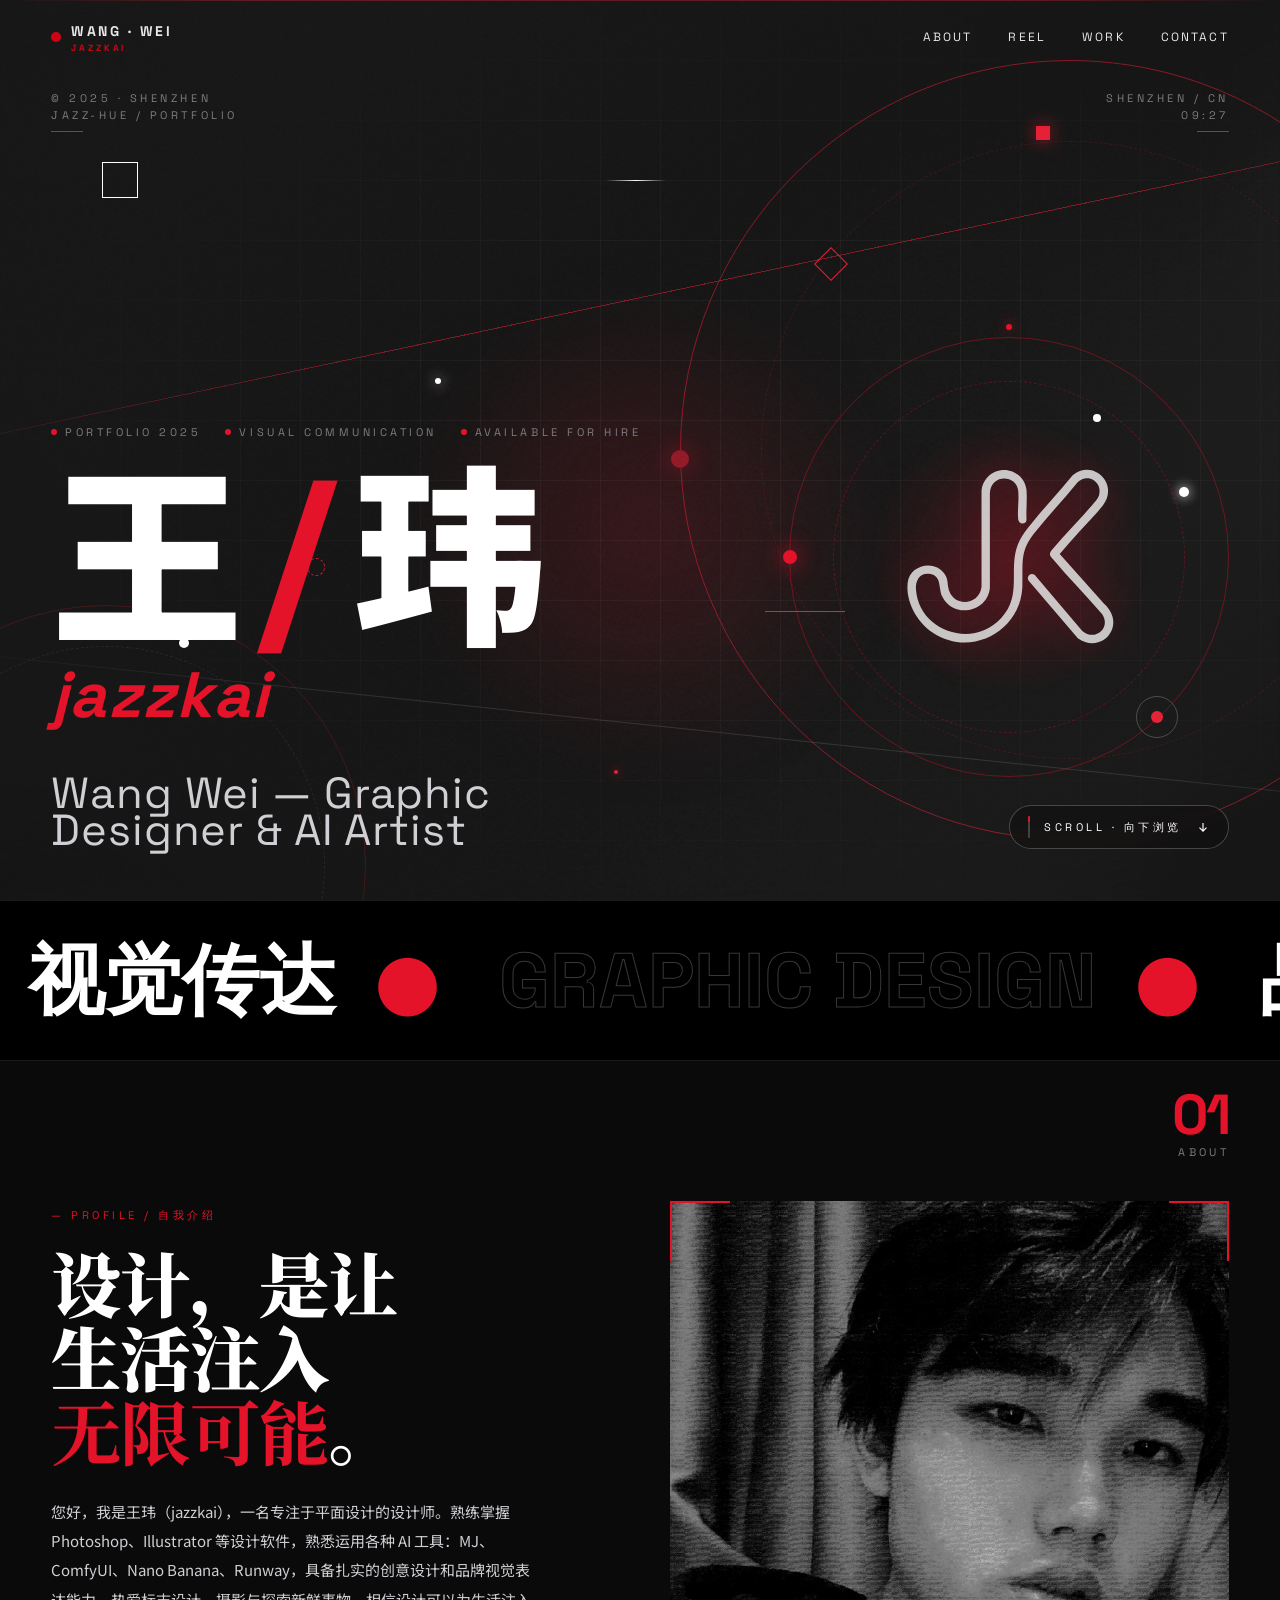
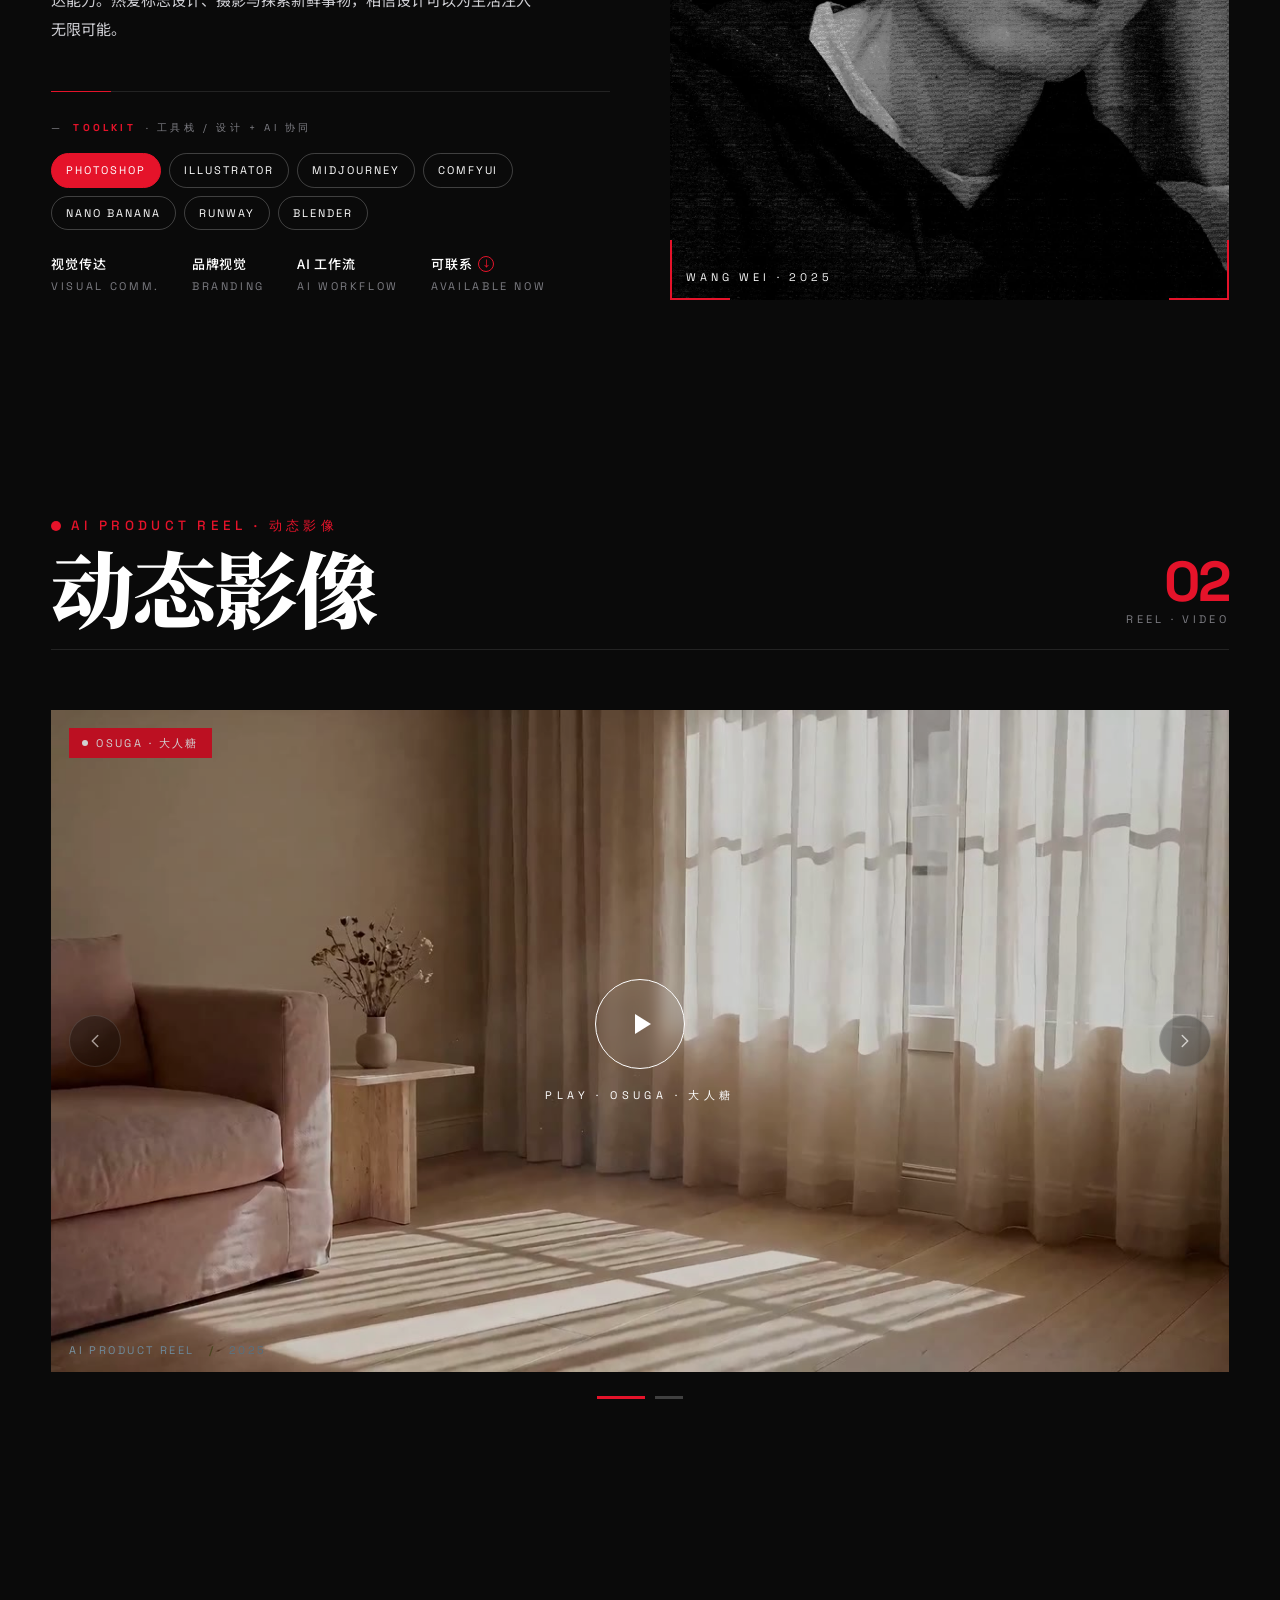
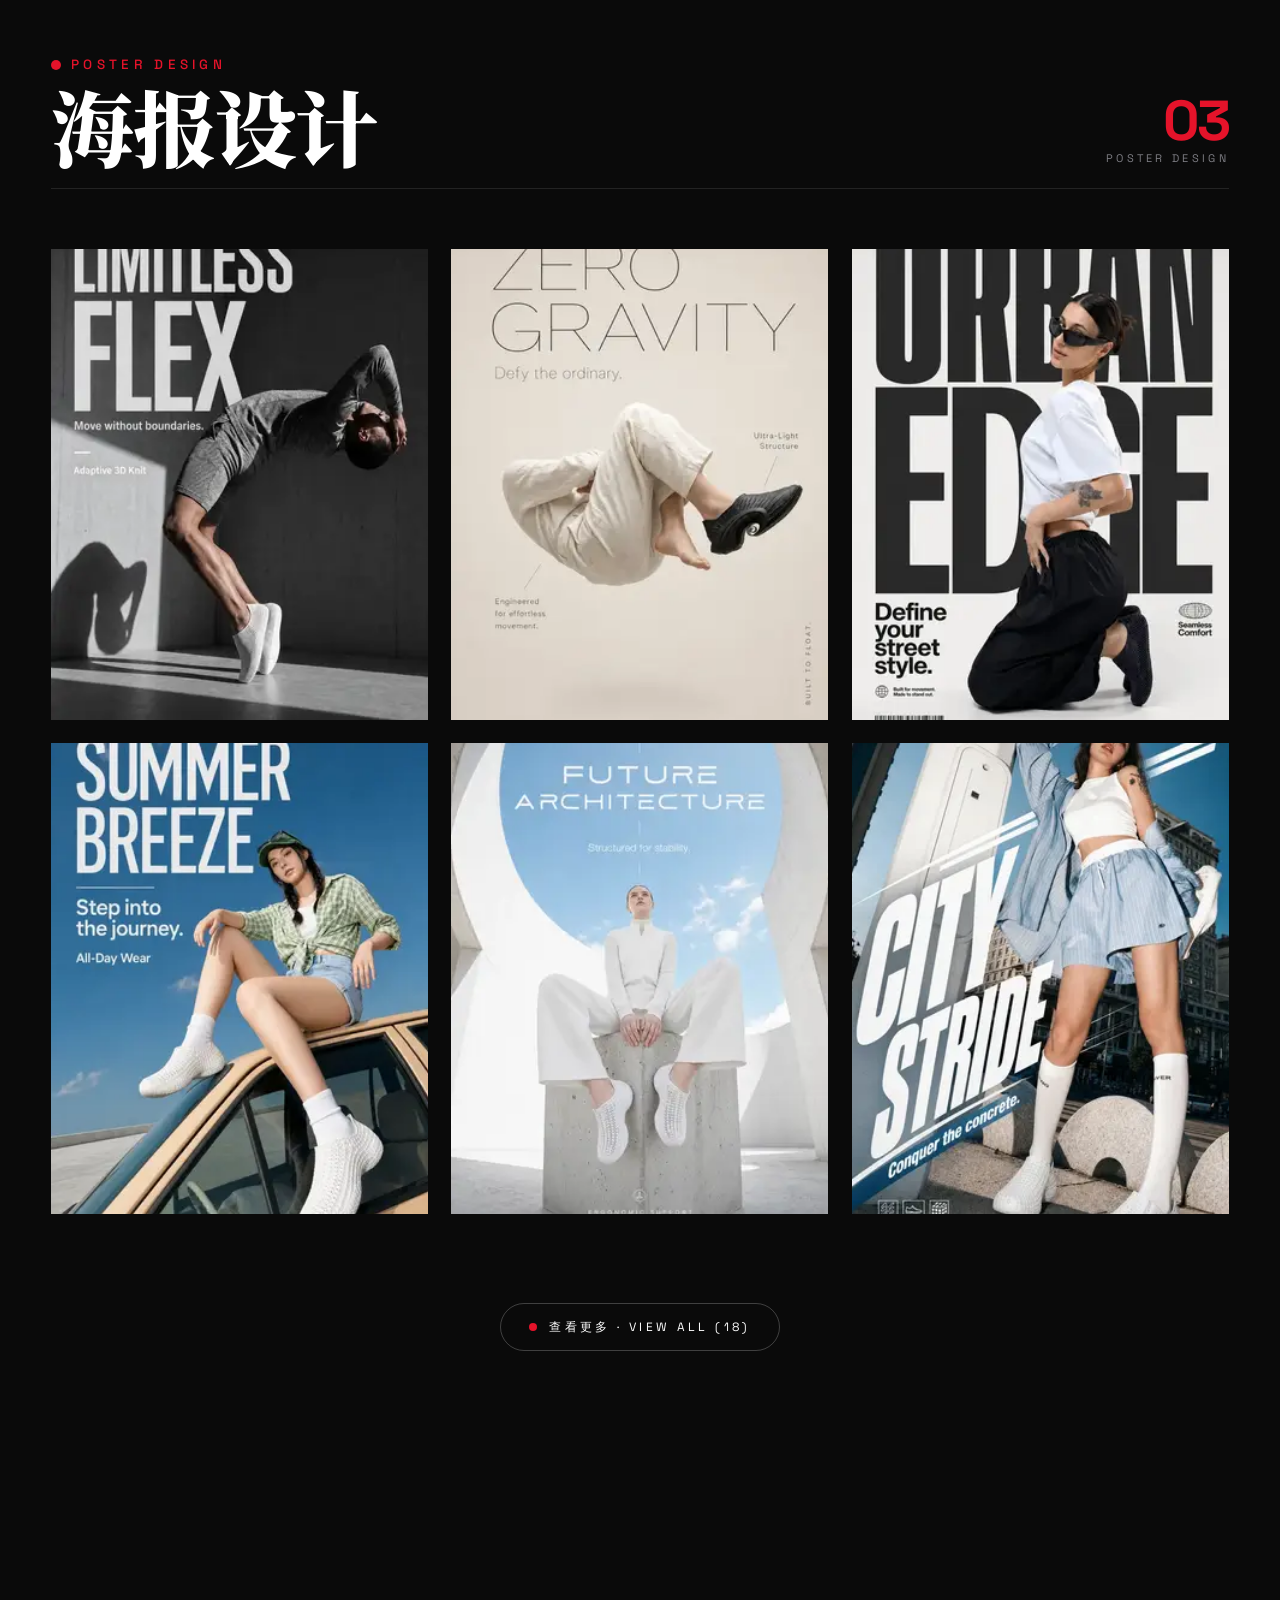
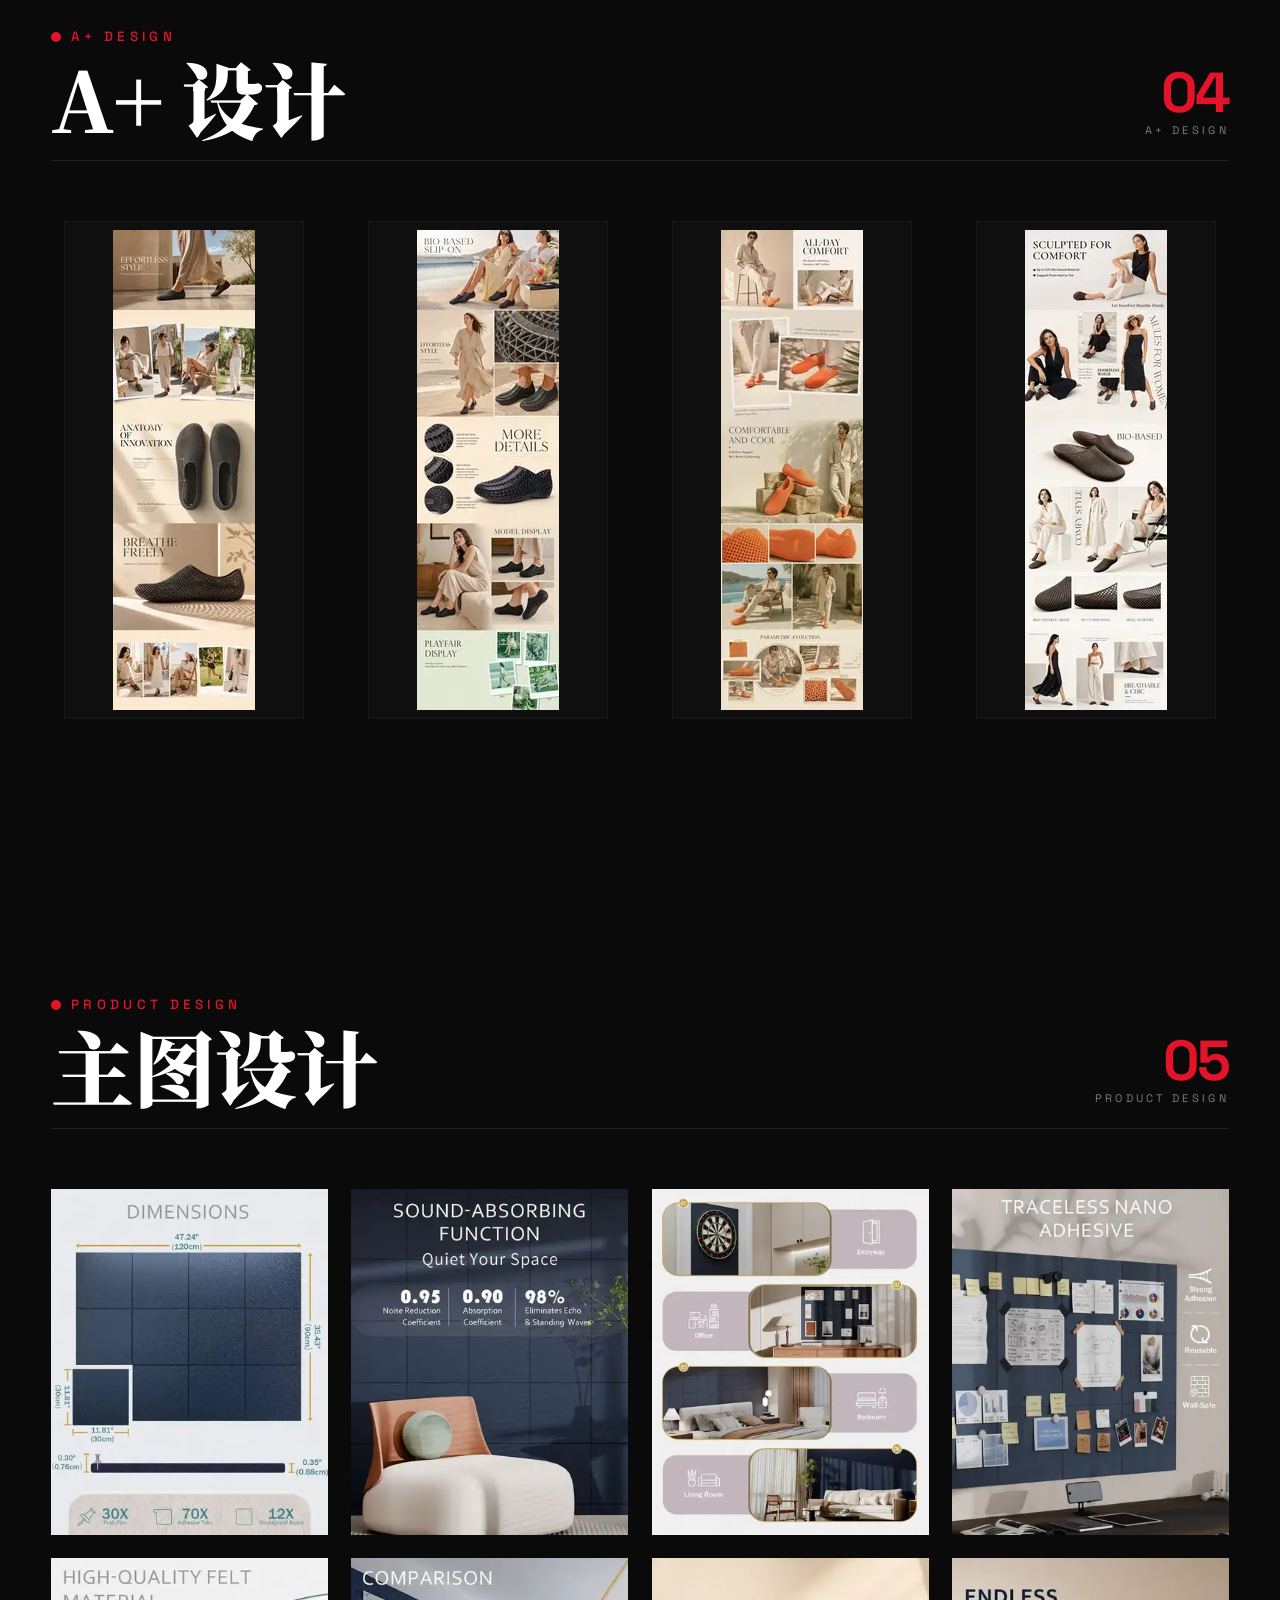
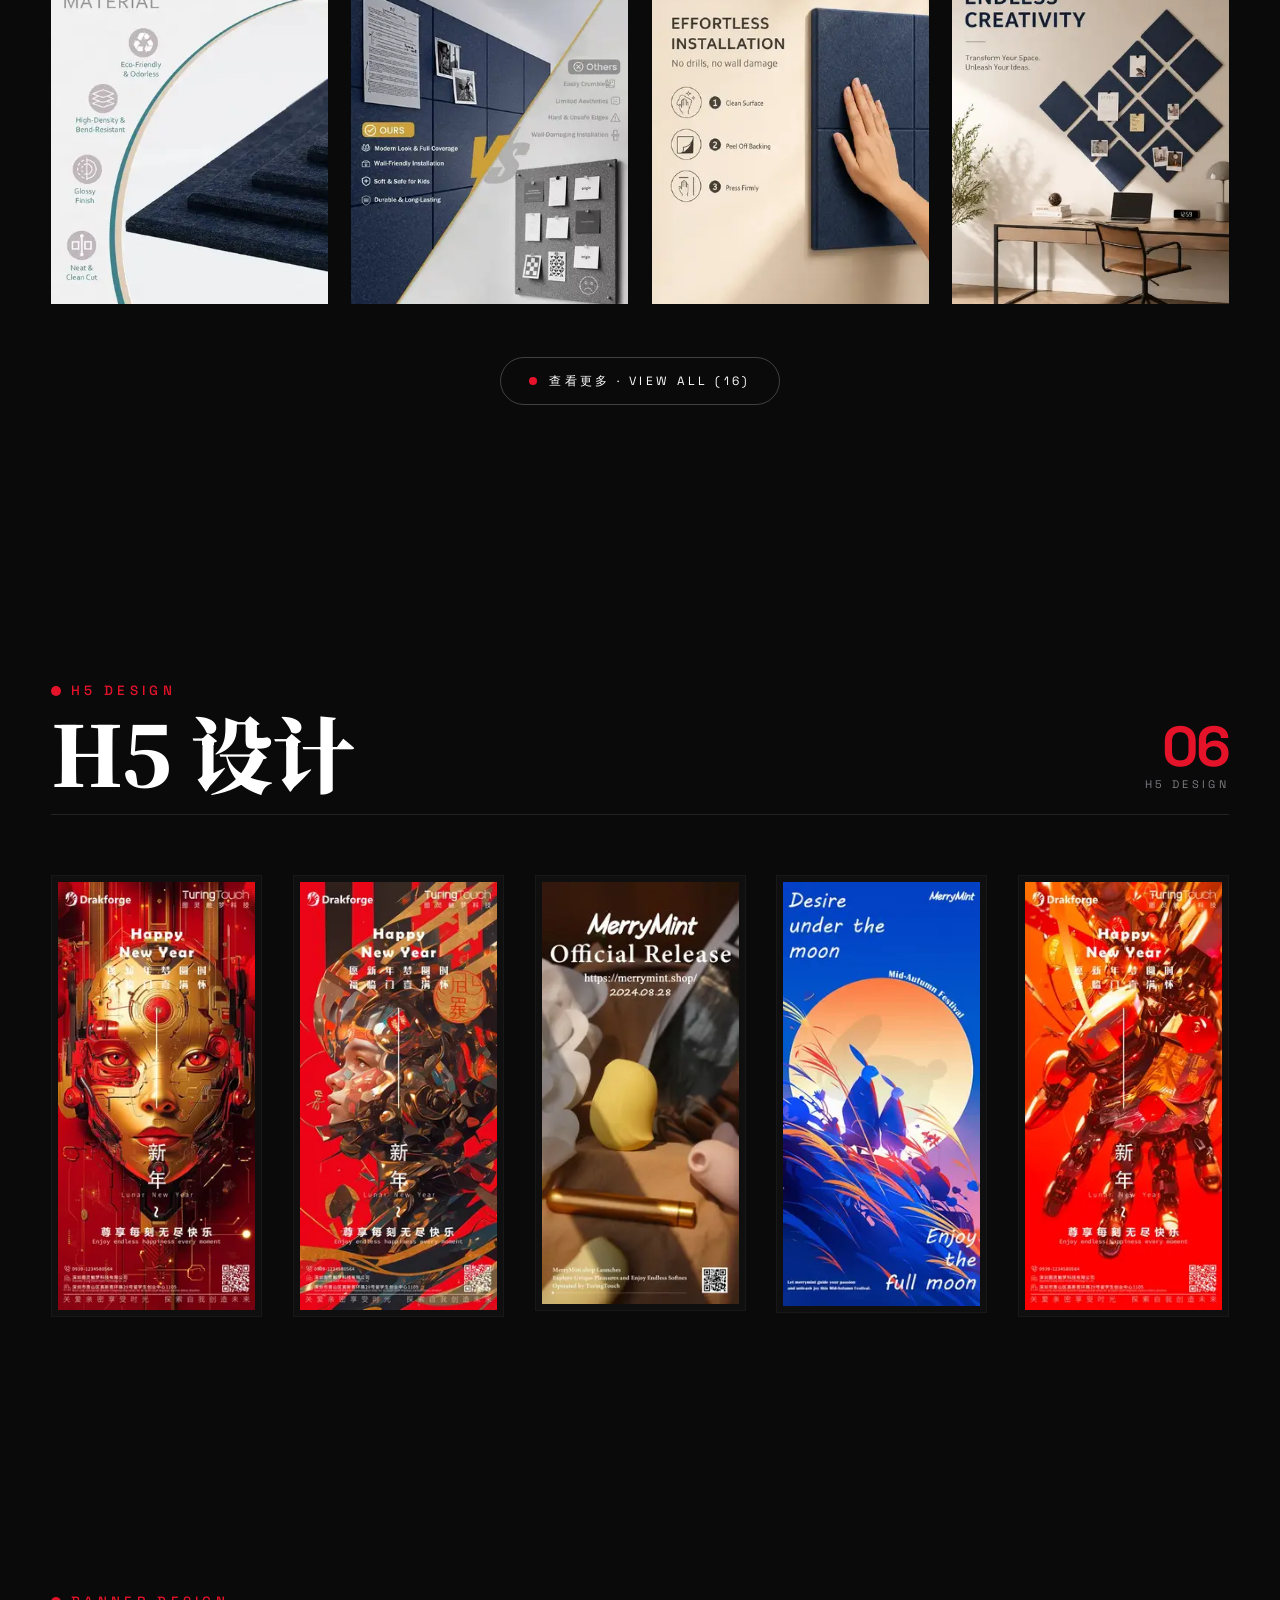
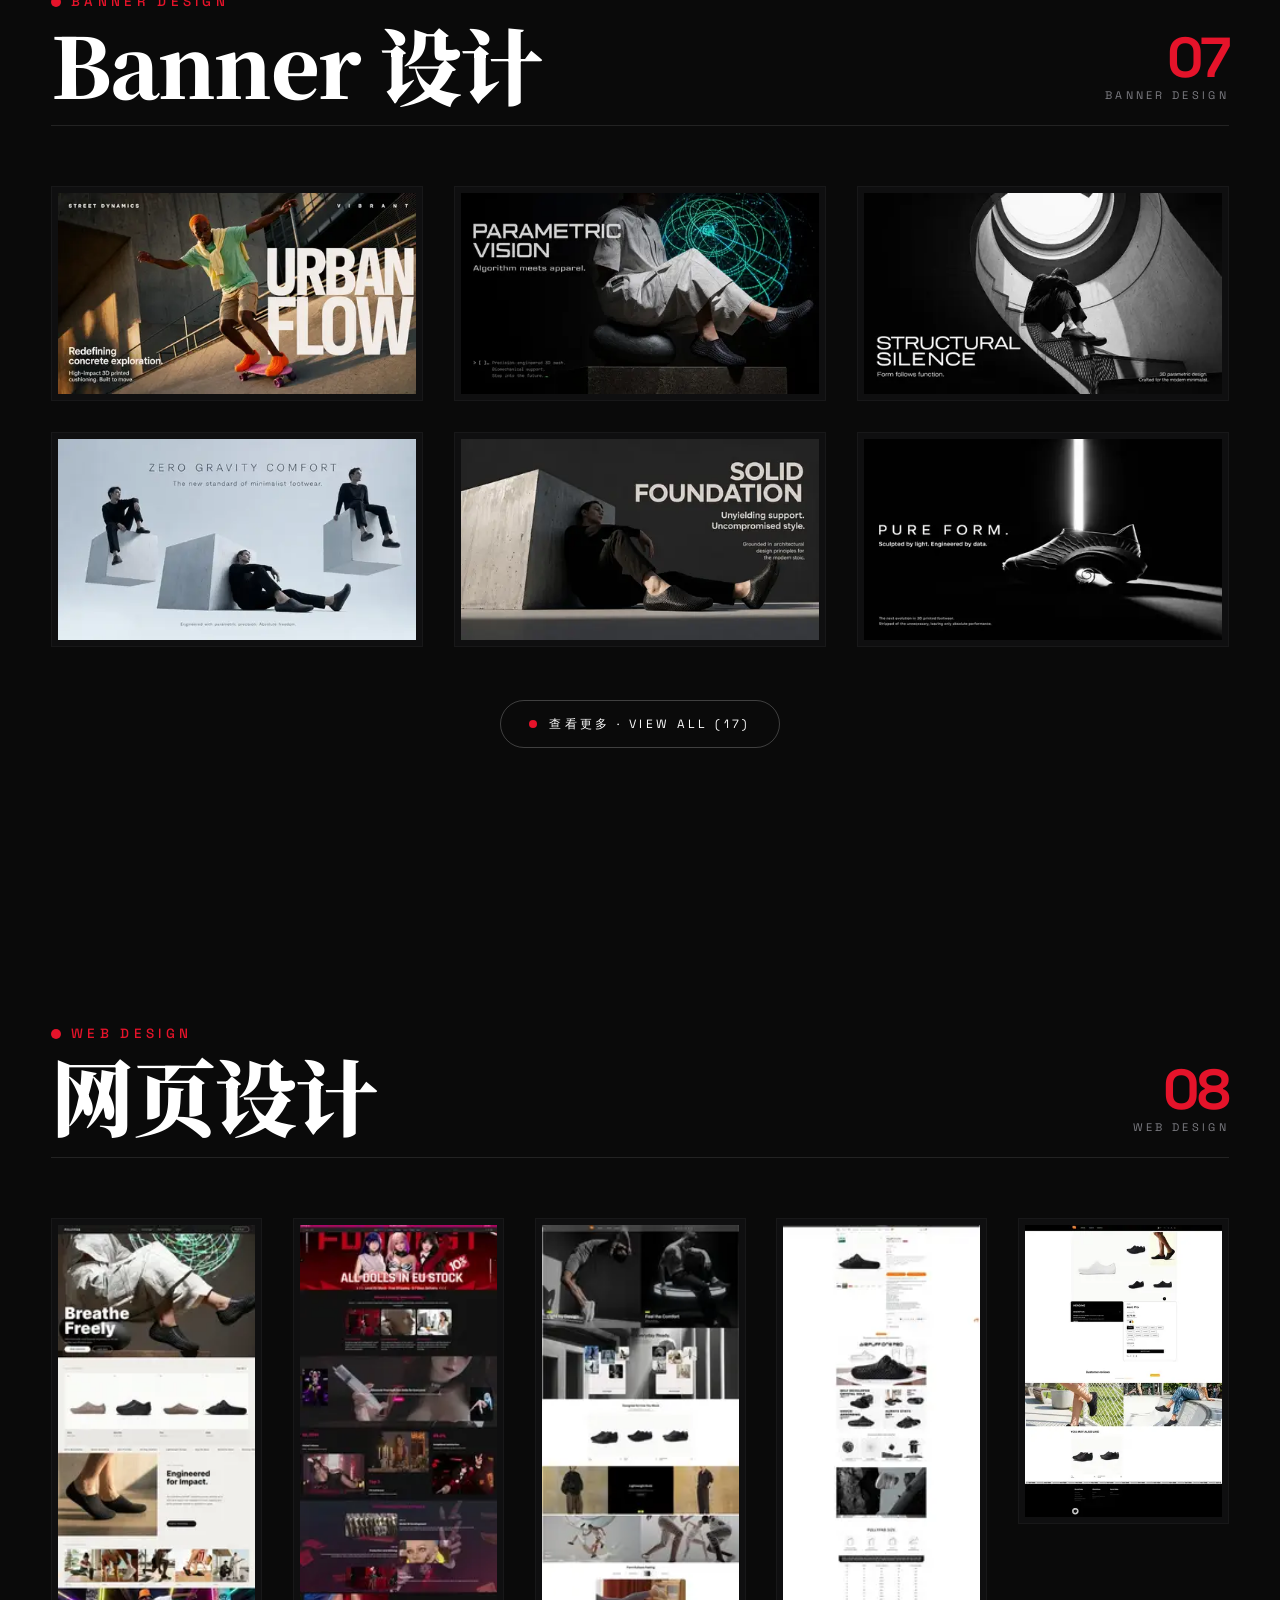
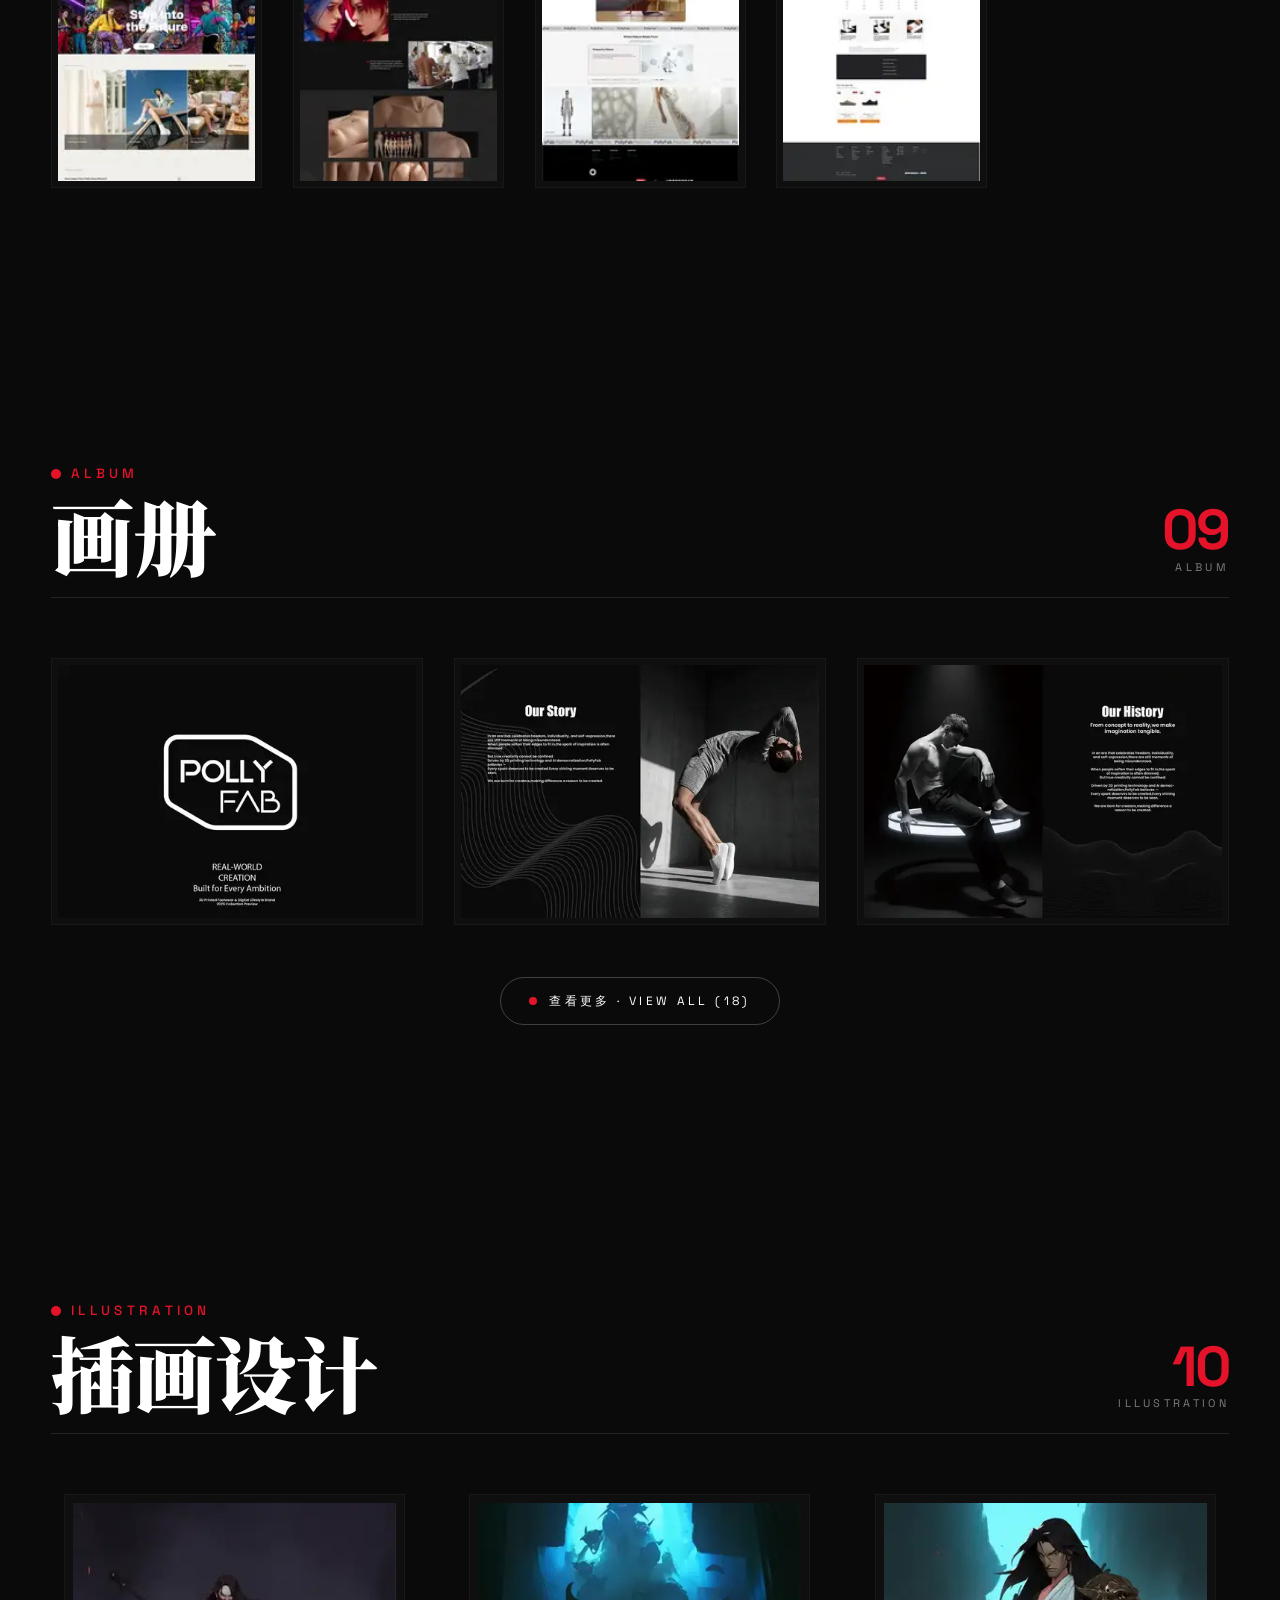
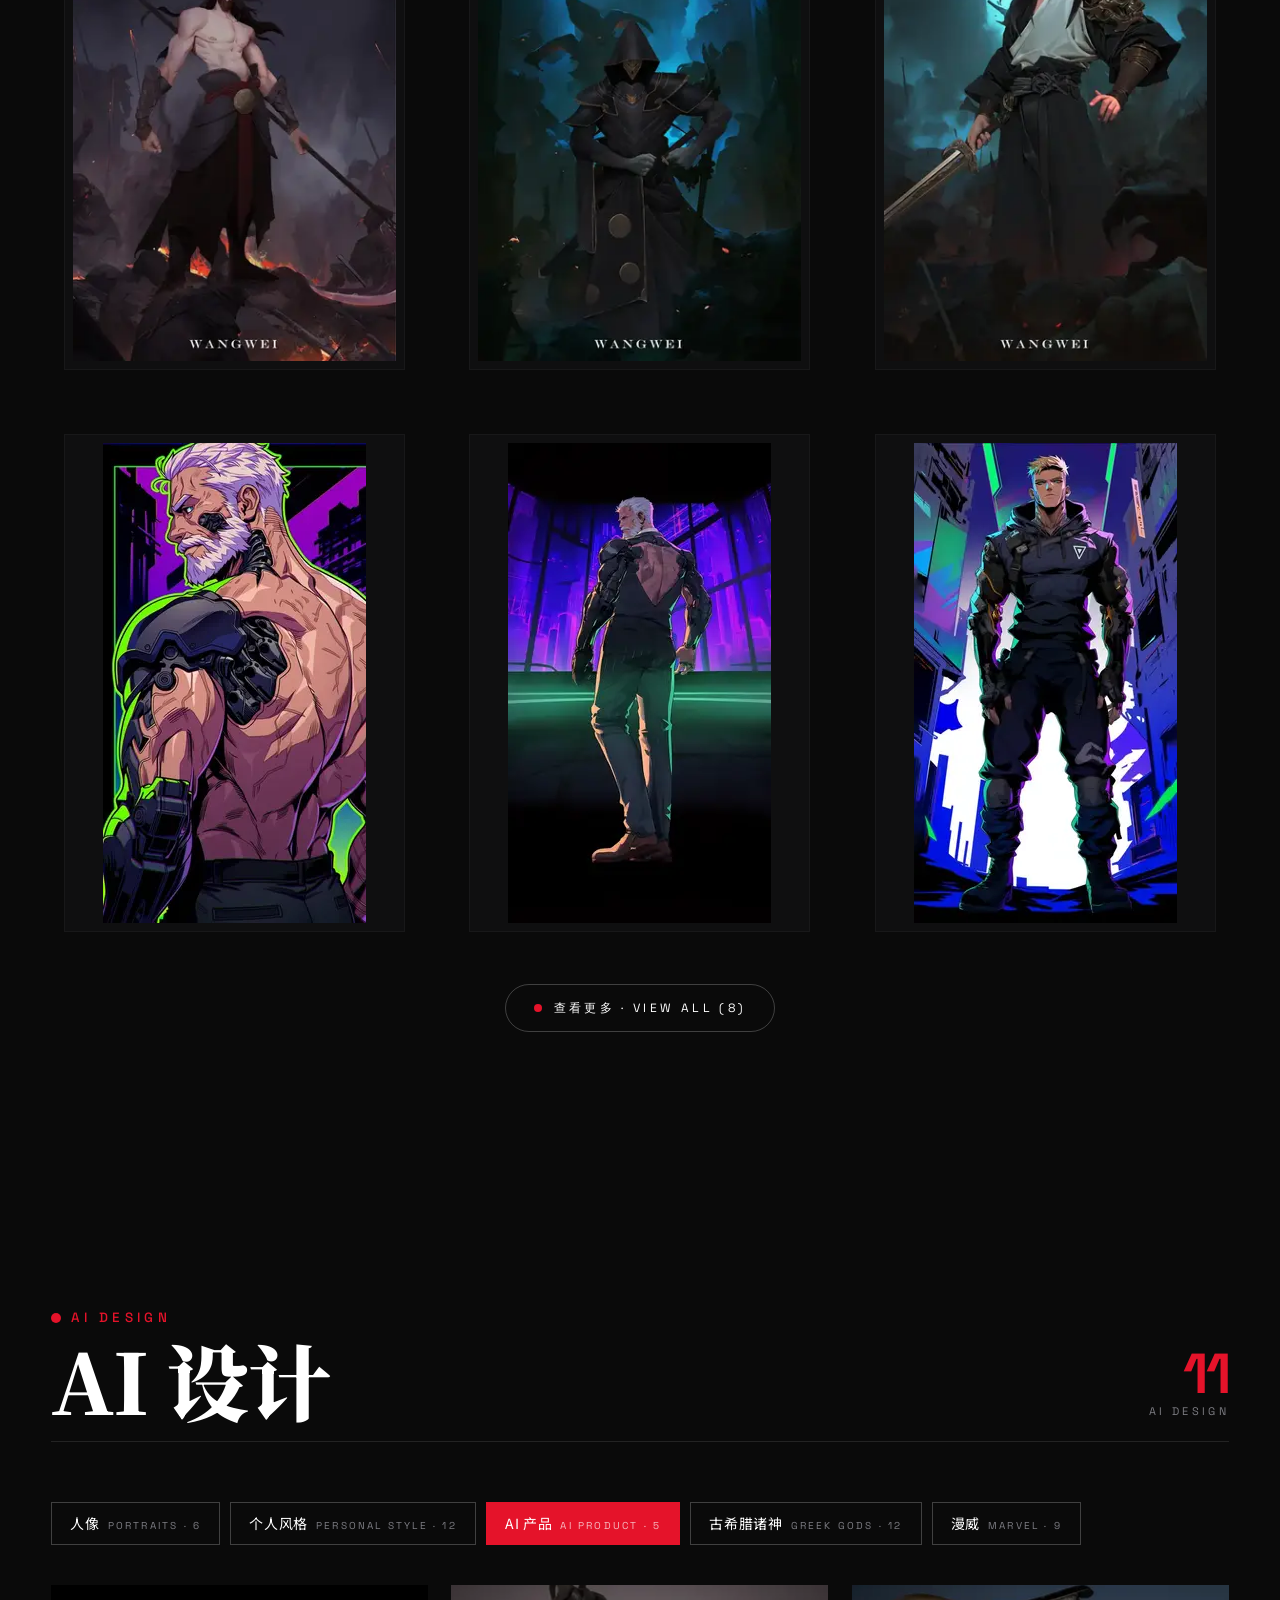
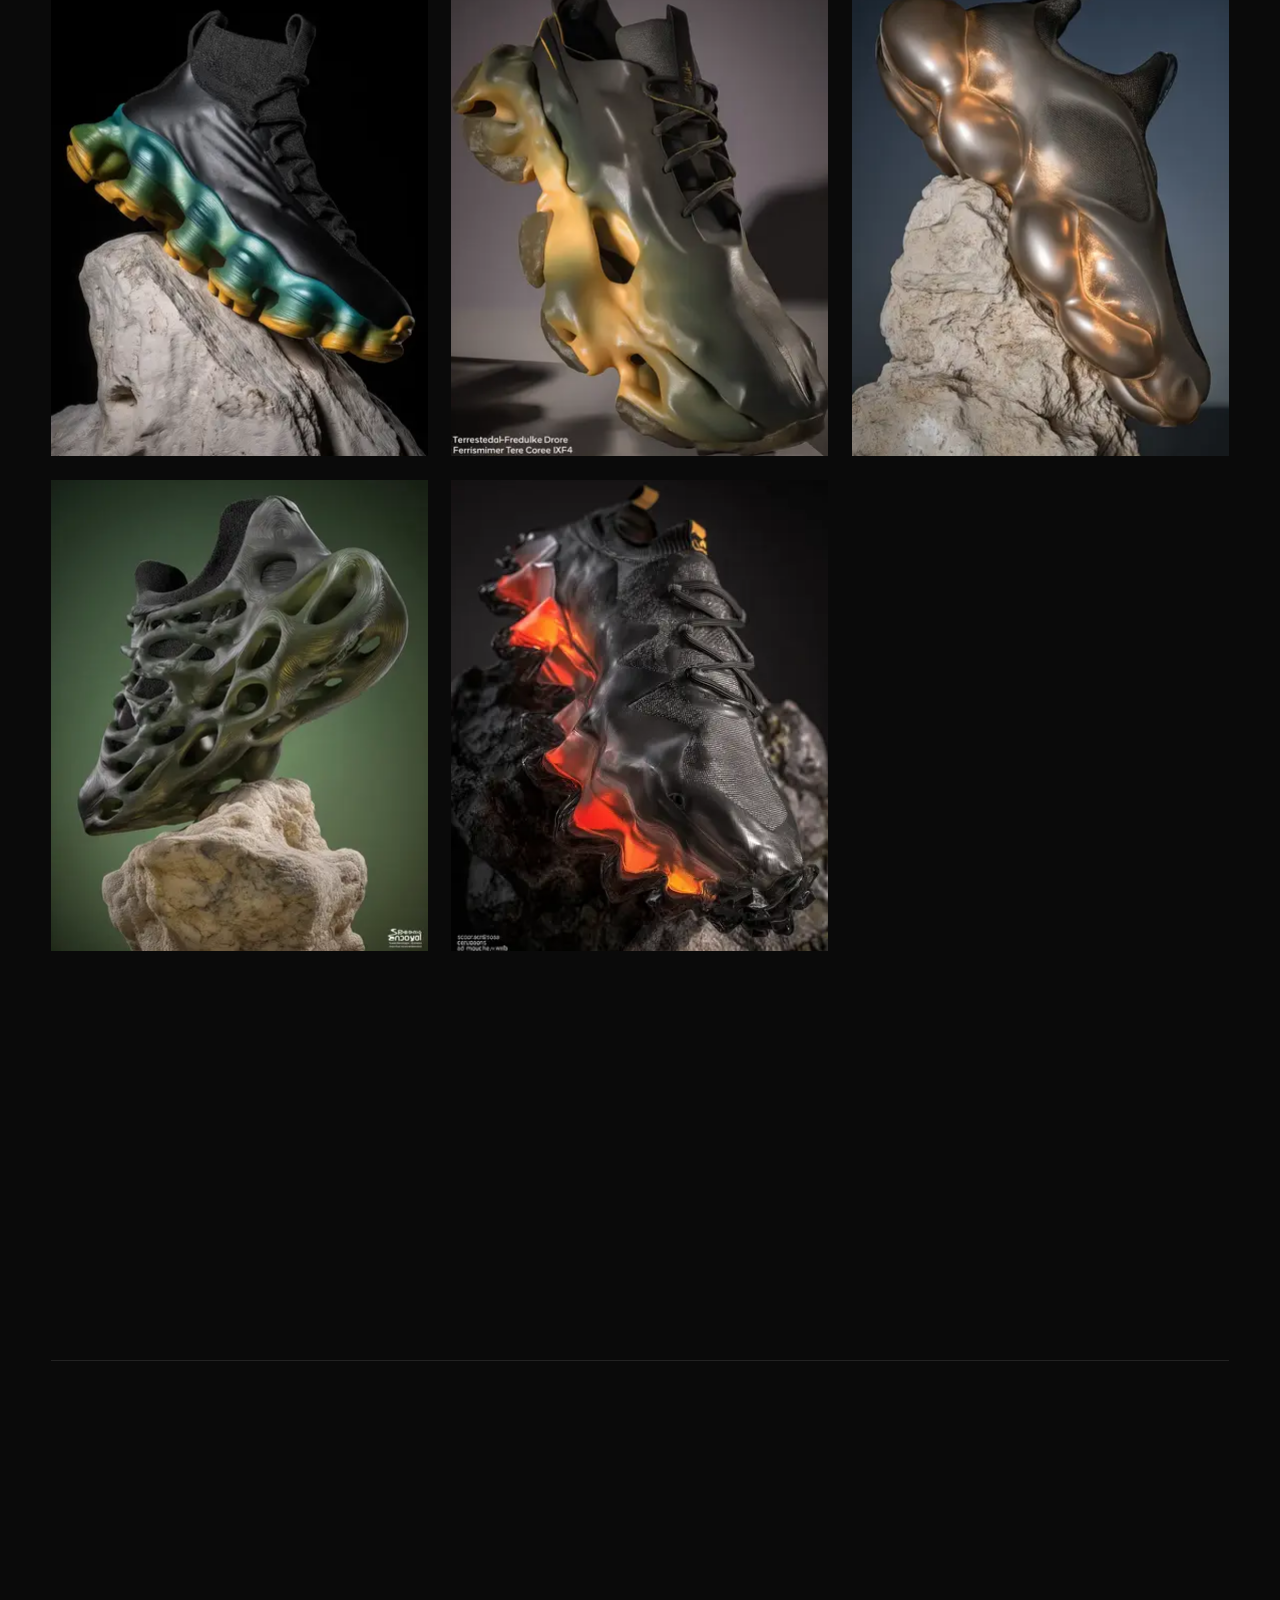
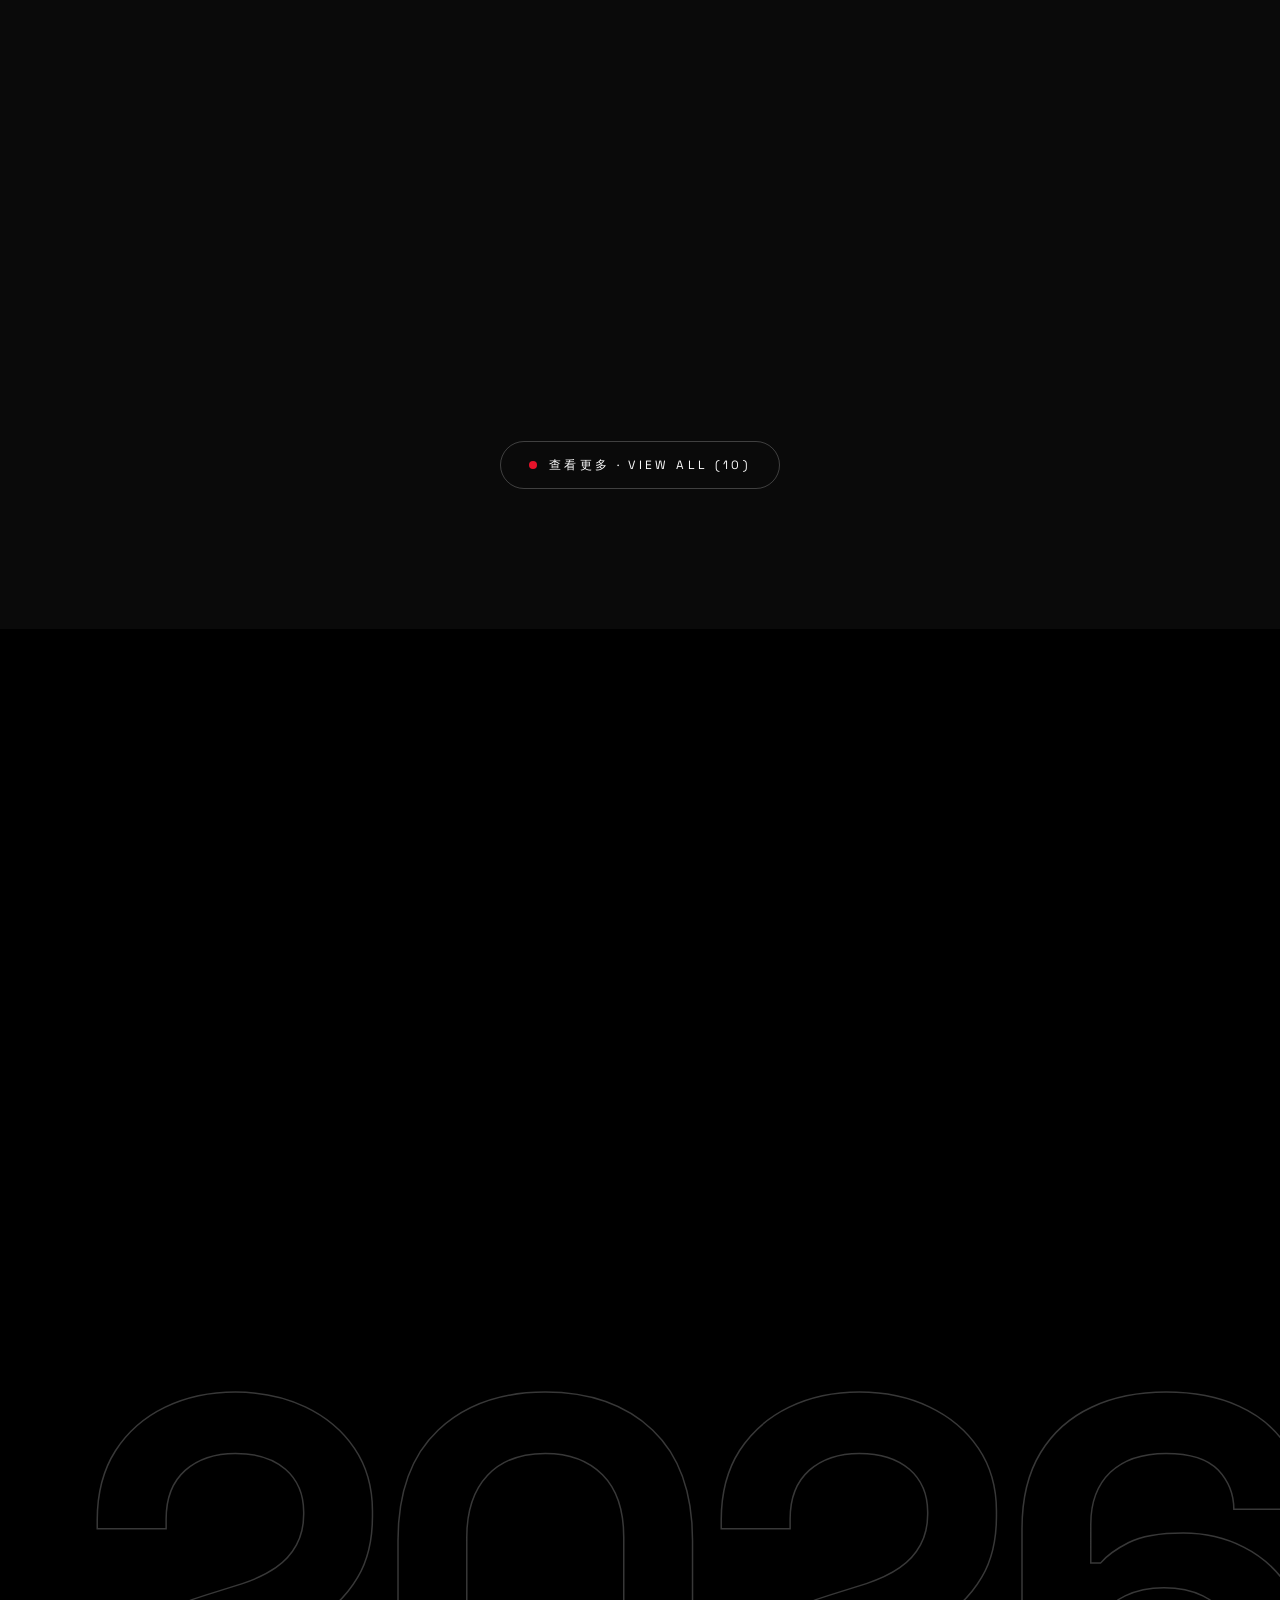
==== commit 6ee04df9: "update: 2026-06-13 16:37" ====
--- a/index.html
+++ b/index.html
@@ -5,16 +5,19 @@
 <title>王玮 Wang Wei · Portfolio 2025</title>
 <meta name="viewport" content="width=device-width,initial-scale=1,viewport-fit=cover">
 <meta name="description" content="王玮 Wang Wei — 视觉传达设计师 / AI 创作 · Portfolio 2025">
+<link rel="preload" href="images/about/logo.svg" as="image">
 <link rel="preconnect" href="https://fonts.googleapis.com">
 <link rel="preconnect" href="https://fonts.gstatic.com" crossorigin>
-<link href="https://fonts.googleapis.com/css2?family=Inter:wght@300;400;500;600;700;900&family=Noto+Sans+SC:wght@400;500;700;900&family=Noto+Serif+SC:wght@500;700;900&family=Space+Grotesk:wght@400;500;600;700&display=swap" rel="stylesheet">
+<link rel="preload" as="style" href="https://fonts.googleapis.com/css2?family=Space+Grotesk:wght@400;700&family=Noto+Sans+SC:wght@400;700;900&family=Noto+Serif+SC:wght@700;900&display=swap">
+<link href="https://fonts.googleapis.com/css2?family=Space+Grotesk:wght@400;700&family=Noto+Sans+SC:wght@400;700;900&family=Noto+Serif+SC:wght@700;900&display=swap" rel="stylesheet" media="print" onload="this.media='all'">
+<noscript><link href="https://fonts.googleapis.com/css2?family=Space+Grotesk:wght@400;700&family=Noto+Sans+SC:wght@400;700;900&family=Noto+Serif+SC:wght@700;900&display=swap" rel="stylesheet"></noscript>
 <style>
 :root{
   --bg:#0a0a0a; --bg2:#141414; --fg:#fff; --mute:#7d7d83;
   --line:rgba(255,255,255,.10); --line2:rgba(255,255,255,.22);
   --red:#E5132A;        /* 主点缀红 */
   --red-d:#A30E1F;
-  --font-en:'Space Grotesk','Inter',system-ui,sans-serif;
+  --font-en:'Space Grotesk',system-ui,sans-serif;
   --font-cn:'Noto Sans SC','PingFang SC','Microsoft YaHei',sans-serif;
   --font-cn-s:'Noto Serif SC','PingFang SC',serif;
   --pad: clamp(20px, 4vw, 64px);
@@ -130,7 +133,7 @@
 @keyframes logoIn{to{opacity:.75;transform:scale(1) rotate(0)}}
 .hero-logo:hover .logo-img{opacity:1;transform:scale(1.05);filter:drop-shadow(0 0 40px rgba(229,19,42,.9)) brightness(.95) invert(18%) sepia(96%) saturate(7434%) hue-rotate(354deg)}
 /* full-hero frosted glass overlay (uses uploaded texture) */
-.hero::after{content:"";position:absolute;inset:0;background:url(images/about/毛玻璃.png) center/cover no-repeat;mix-blend-mode:screen;opacity:.08;pointer-events:none;z-index:1;animation:glassDrift 18s ease-in-out infinite}
+.hero::after{content:"";position:absolute;inset:0;background:url(images/about/毛玻璃.webp) center/cover no-repeat;mix-blend-mode:screen;opacity:.08;pointer-events:none;z-index:1;animation:glassDrift 18s ease-in-out infinite}
 @keyframes glassDrift{0%,100%{transform:scale(1) translate(0,0)}50%{transform:scale(1.04) translate(-1%,-1%)}}
 .hero-inner,.hero .corner,.scroll-cta{z-index:3}
 .hero-logo .logo-ring{position:absolute;inset:0;border:1px solid rgba(229,19,42,.4);border-radius:50%;animation:spin 28s linear infinite;pointer-events:none}
@@ -476,7 +479,7 @@
 .show-more:hover::before{background:#fff}
 .show-more.expanded::before{background:#fff;box-shadow:inset 0 0 0 2px var(--red)}
 
-.card{position:relative;overflow:hidden;background:var(--bg2);aspect-ratio:4/5;cursor:pointer}
+.card{position:relative;overflow:hidden;background:var(--bg2);aspect-ratio:4/5;cursor:pointer;contain:content}
 .card.wide{aspect-ratio:16/9}
 /* natural: image dictates card size, cards align to TOP of row */
 .card.nat{aspect-ratio:auto;background:#0f0f10;border:1px solid rgba(255,255,255,.04);padding:6px;align-self:start}
@@ -678,7 +681,7 @@
     <span class="frame-tr"></span>
     <span class="frame-bl"></span>
     <span class="frame-br"></span>
-    <img id="avatarImg" alt="王玮 Wang Wei" loading="lazy">
+    <img id="avatarImg" alt="王玮 Wang Wei" loading="lazy" decoding="async">
     <div class="label-bottom">WANG WEI · 2025</div>
   </div>
 </section>
@@ -809,7 +812,7 @@
   const cls = ['card','reveal'];
   if (nat) cls.push('nat');
   else if (wide) cls.push('wide');
-  return `<div class="${cls.join(' ')}" style="${ar}"><img src="${it.thumb}" loading="lazy" alt="${label} ${i+1}"><div class="corners"><span></span><span></span><span></span><span></span></div><div class="plus">+</div><div class="ov"><div class="idx">${String(i+1).padStart(3,'0')}</div><div class="lbl">${label}</div></div></div>`;
+  return `<div class="${cls.join(' ')}" style="${ar}"><img src="${it.thumb}" loading="lazy" decoding="async" alt="${label} ${i+1}"><div class="corners"><span></span><span></span><span></span><span></span></div><div class="plus">+</div><div class="ov"><div class="idx">${String(i+1).padStart(3,'0')}</div><div class="lbl">${label}</div></div></div>`;
 }
 function bindCardClicks(scope, items){scope.querySelectorAll('.card').forEach((el,i)=>el.onclick=()=>openLb(items,i))}
 
@@ -872,8 +875,7 @@
 /* ===== Reel (video carousel) ===== */
 const REEL_VIDEOS = [
   { src: 'videos/osuga.mp4', poster: 'videos/osuga-poster.jpg', tag: 'OSUGA · 大人糖', title: 'AI PRODUCT REEL', year: '2025' },
-  // 以后加视频直接 push 一项进来：
-  // { src: 'videos/xxx.mp4', poster: 'videos/xxx.jpg', tag: 'XXX · 品牌', title: 'AI PRODUCT REEL', year: '2025' },
+  { src: 'videos/motorcycle.mp4', poster: 'videos/motorcycle-poster.jpg', tag: 'MOTORCYCLE · 摩托车', title: 'AI VIDEO REEL', year: '2025' },
 ];
 function initReel(){
   const track = document.getElementById('reelTrack');
@@ -885,7 +887,7 @@
   // build slides
   track.innerHTML = REEL_VIDEOS.map((v,i)=>`
     <div class="reel-slide${i===0?' active':''} muted" data-i="${i}">
-      <video preload="${i===0?'metadata':'none'}" playsinline muted loop poster="${v.poster||''}">
+      <video preload="none" playsinline muted loop poster="${v.poster||''}">
         <source src="${v.src}" type="video/mp4">
       </video>
       <div class="reel-tag">${v.tag}</div>
@@ -1113,4 +1115,4 @@
 init();
 </script>
 </body>
-</html>+</html>
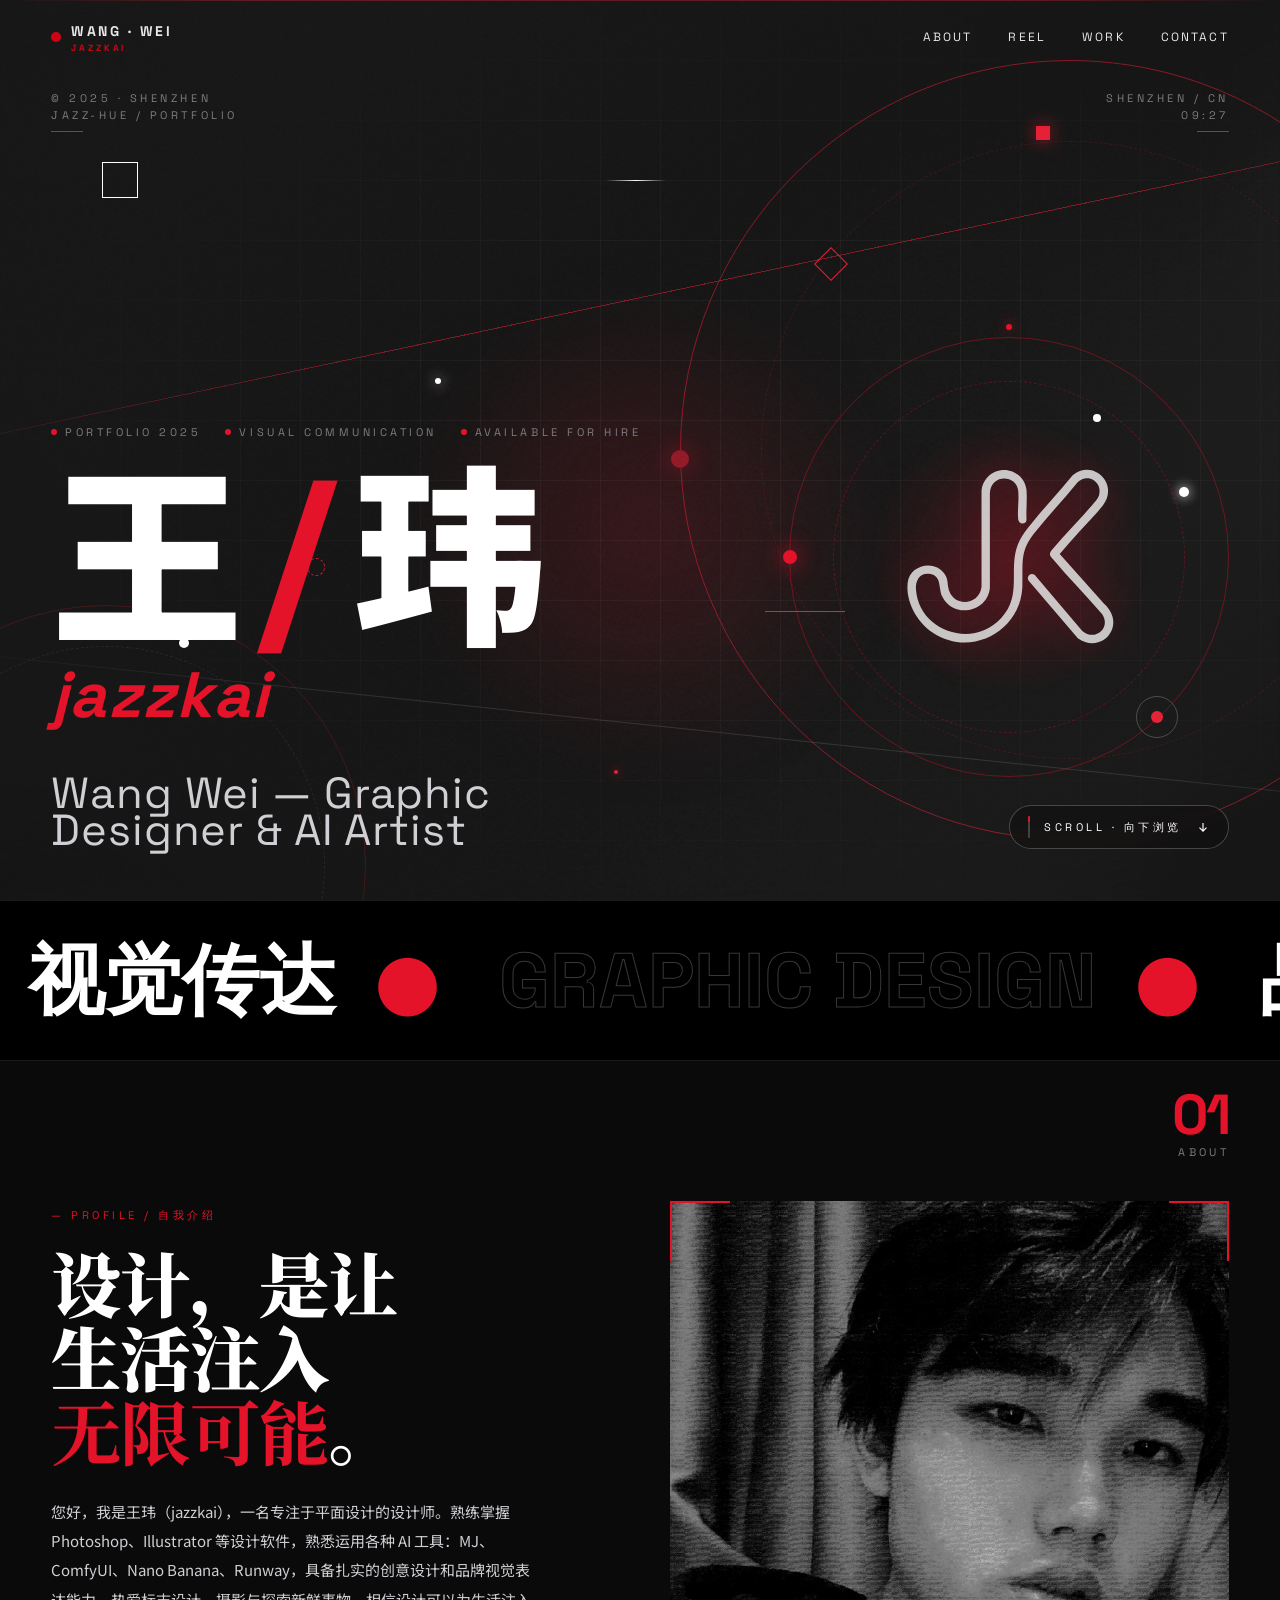
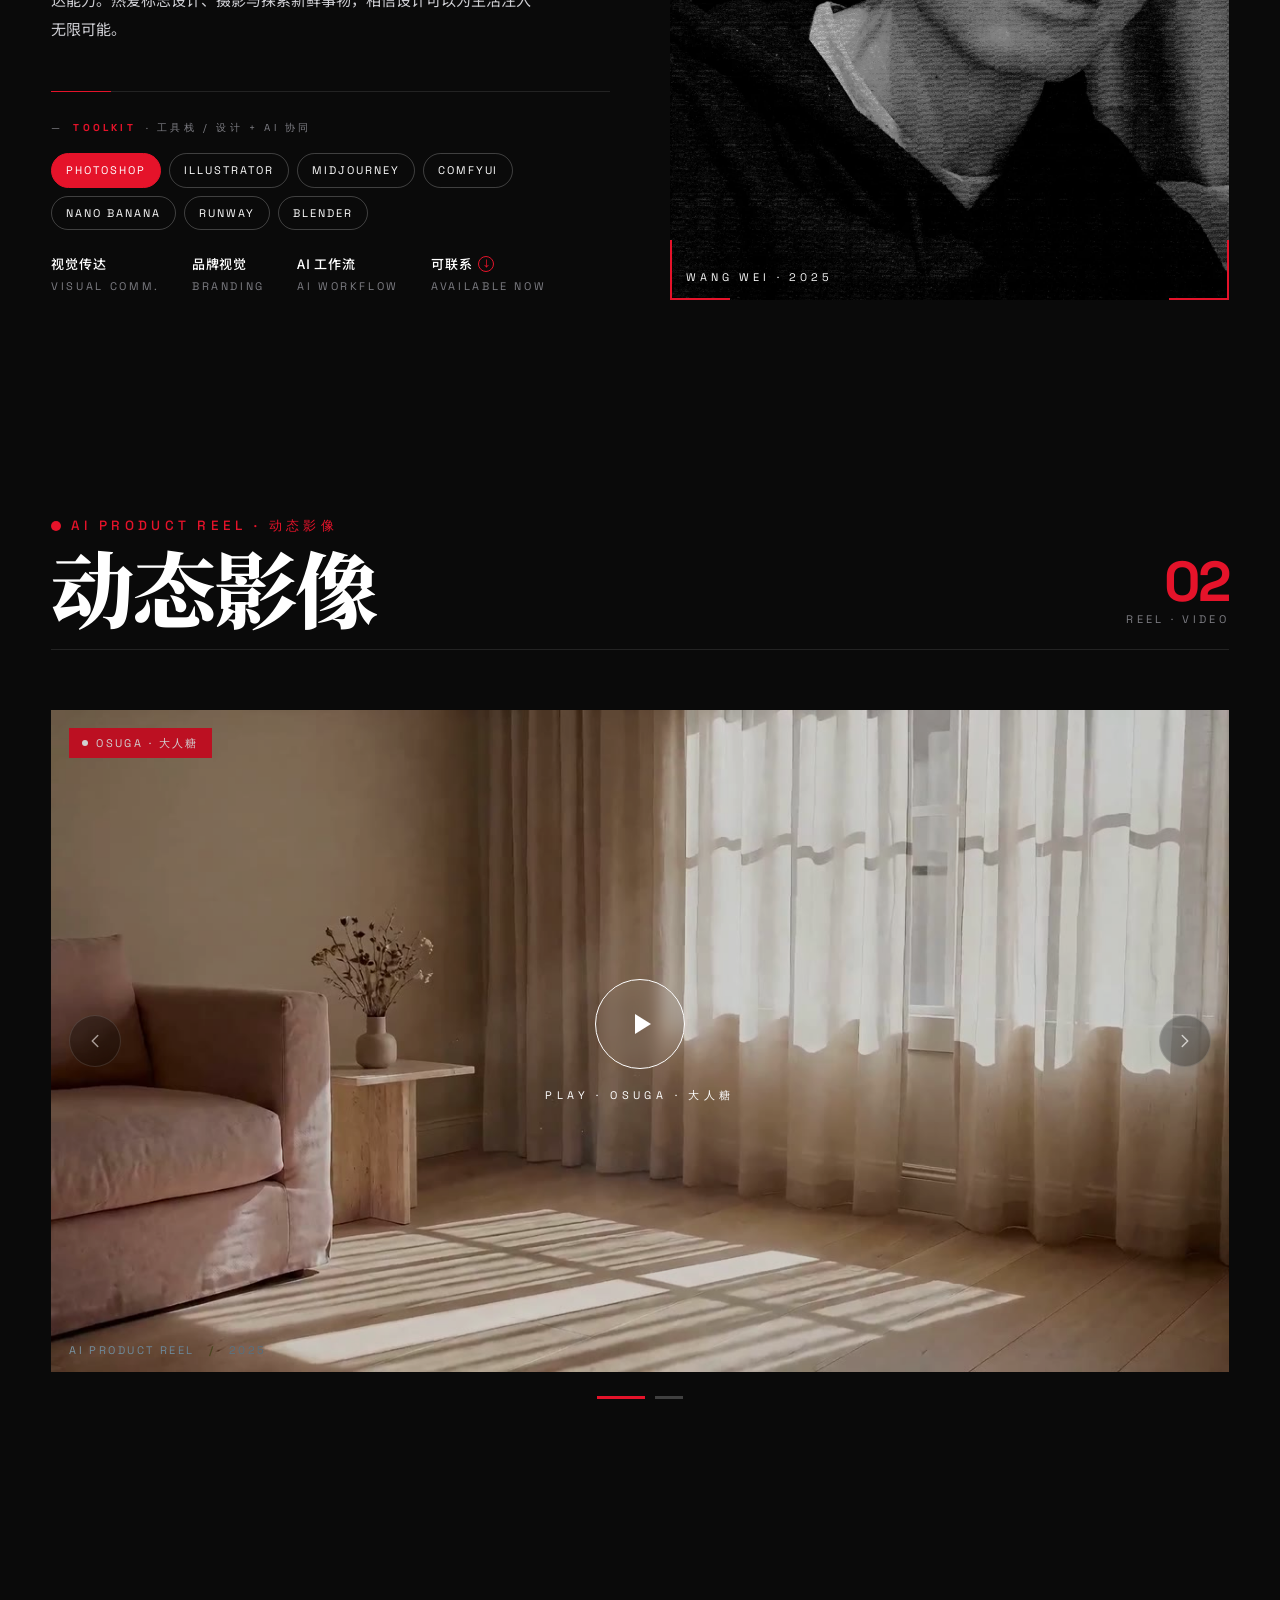
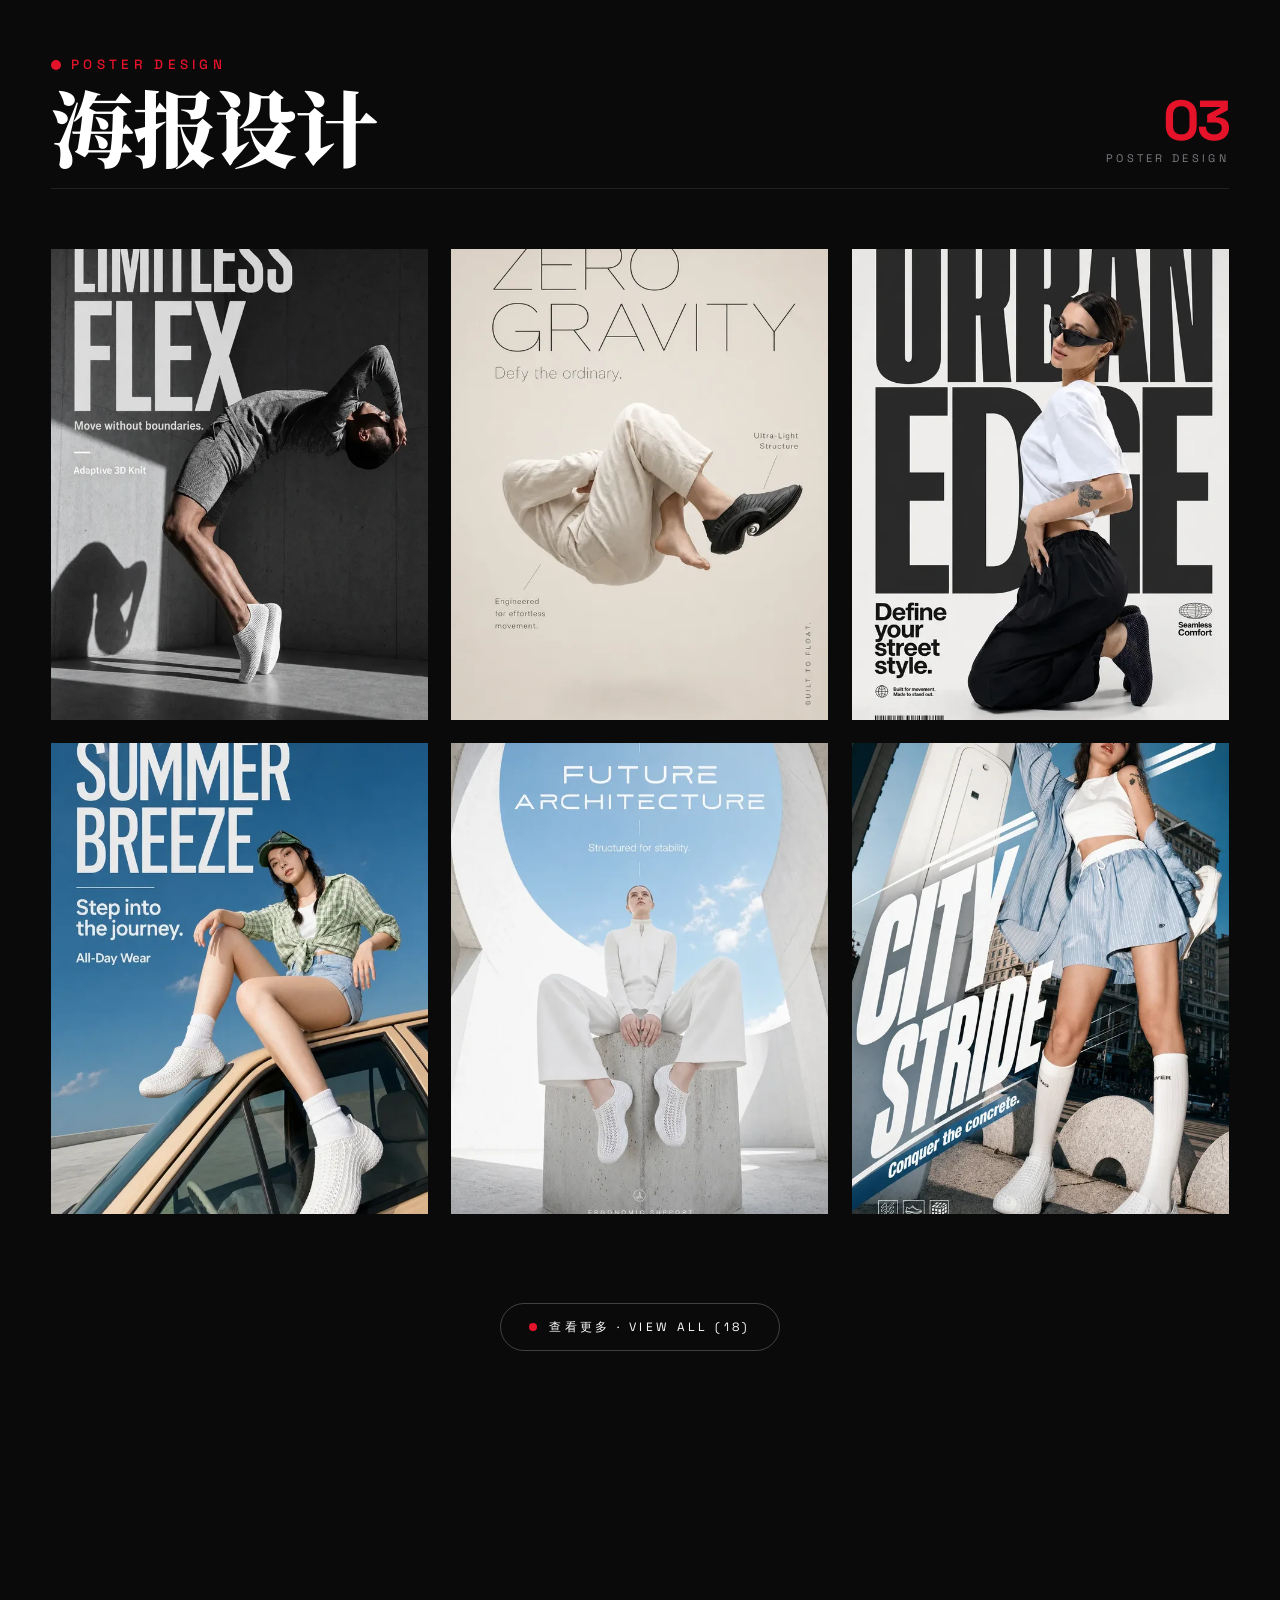
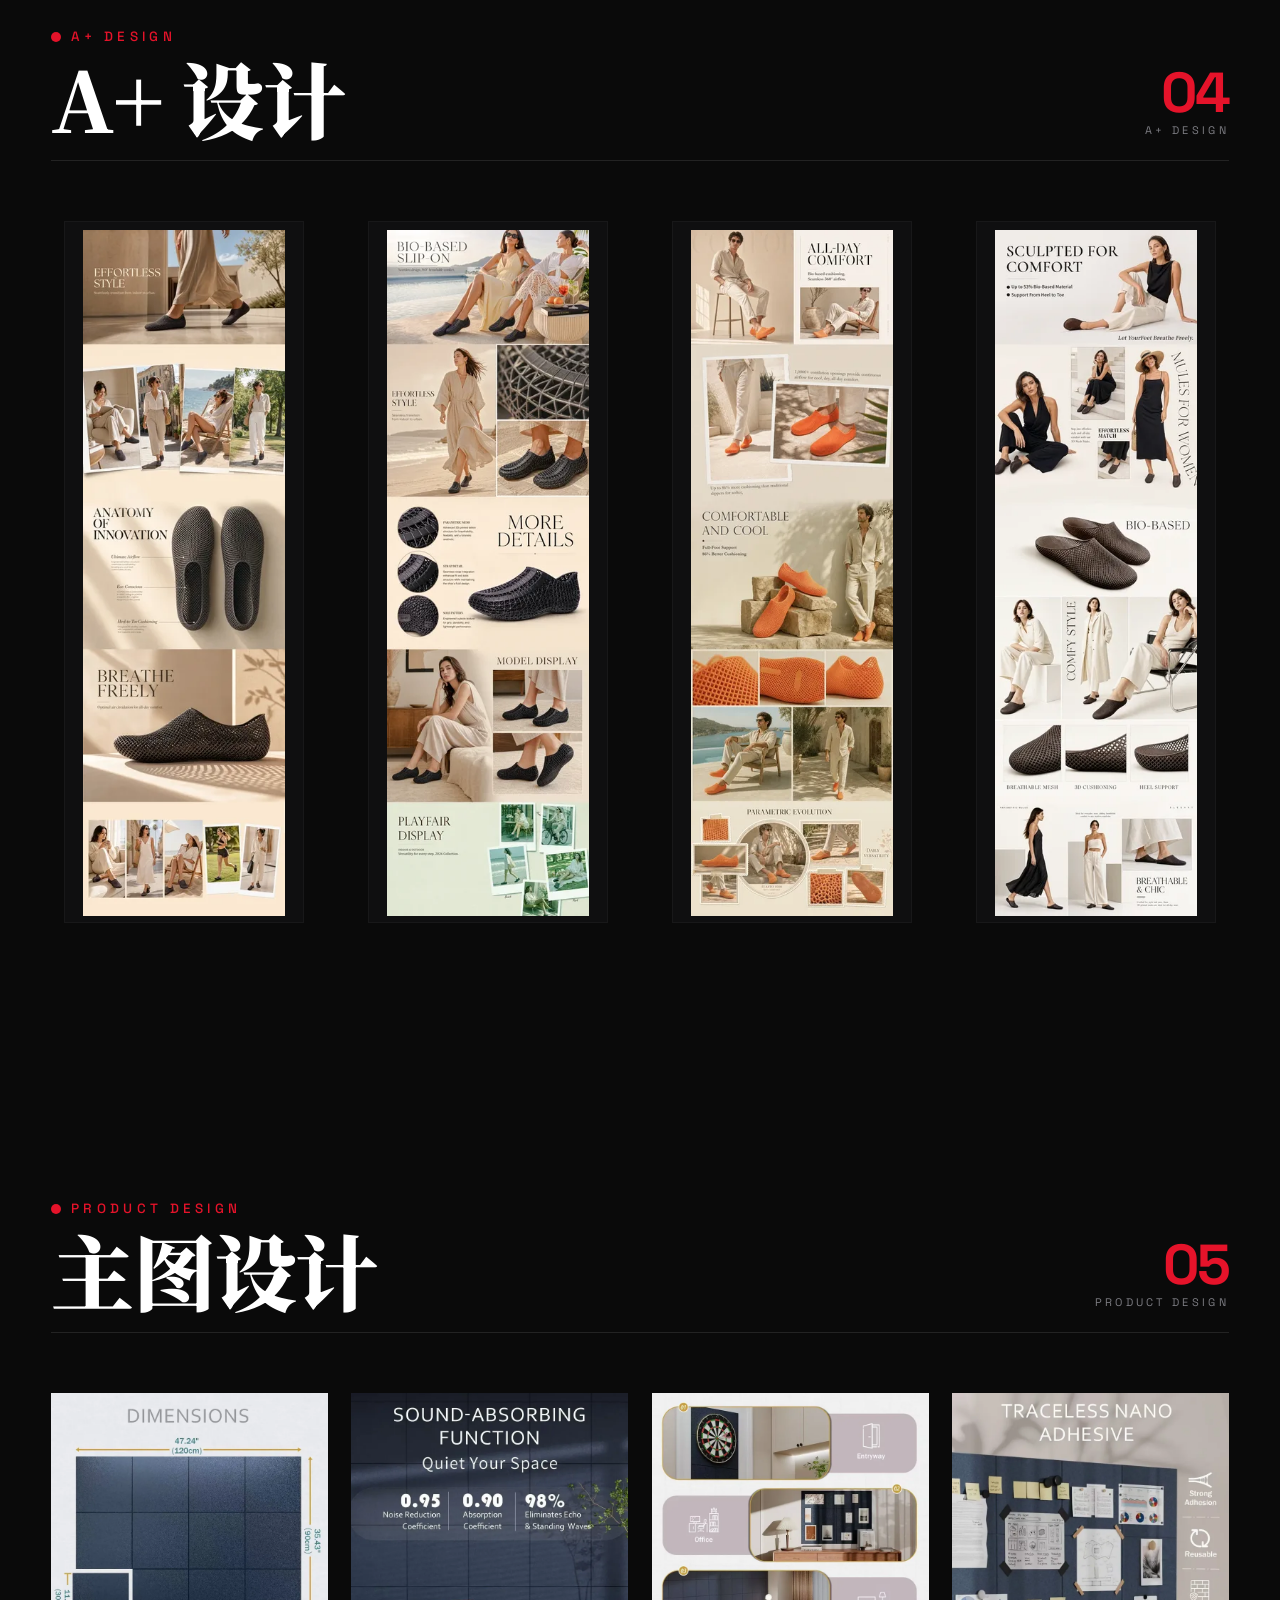
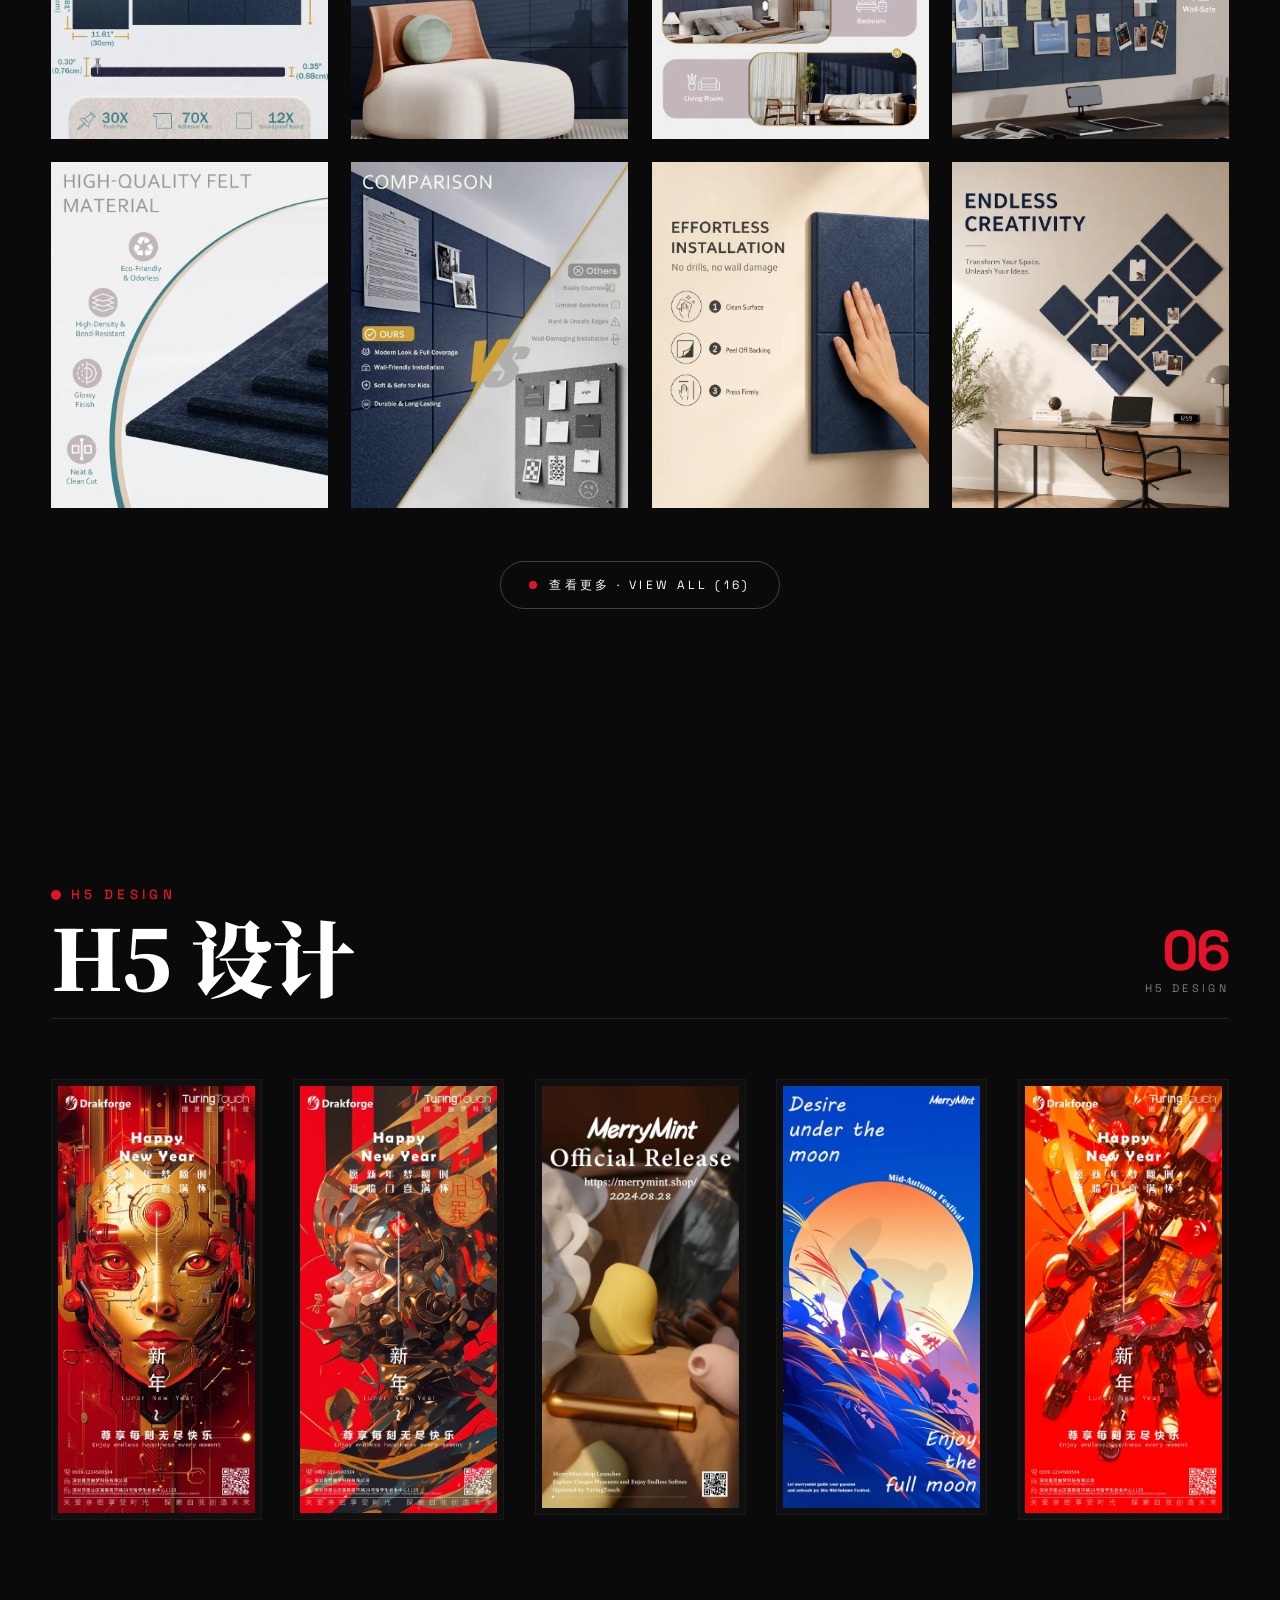
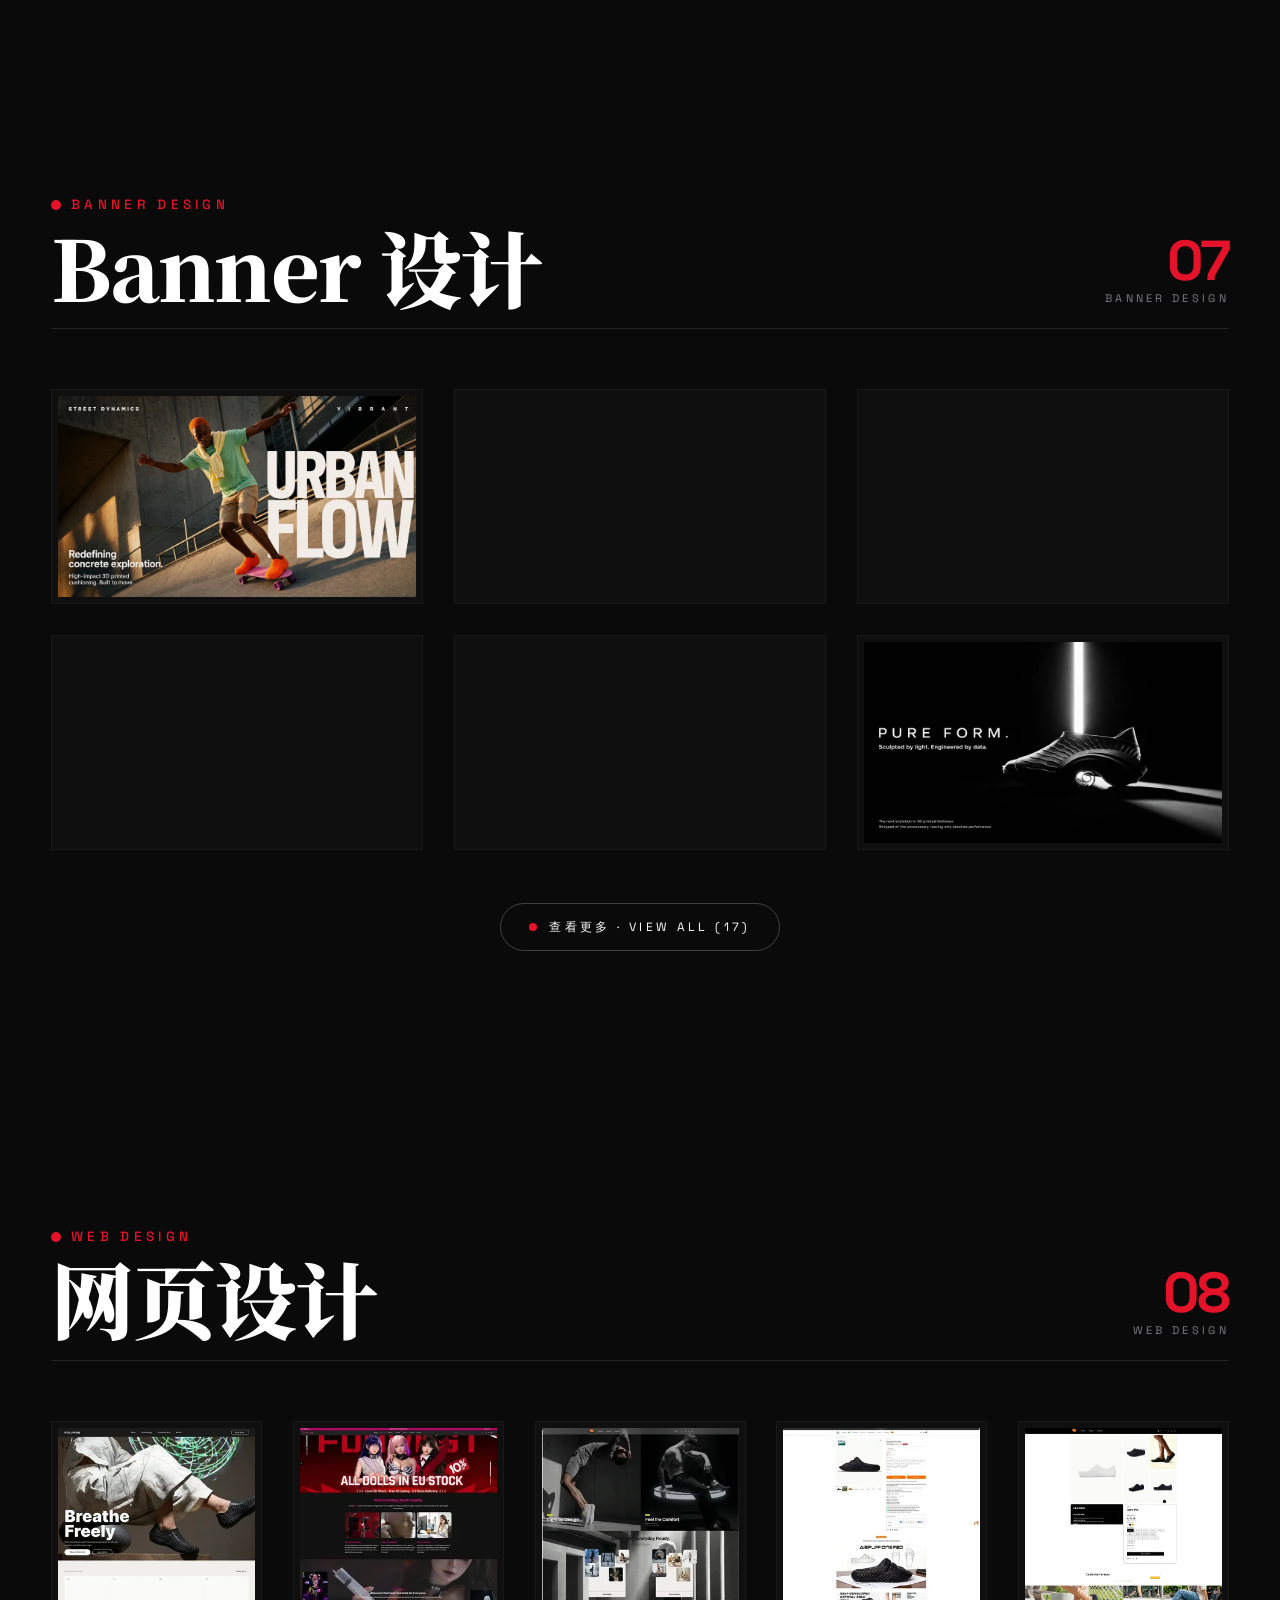
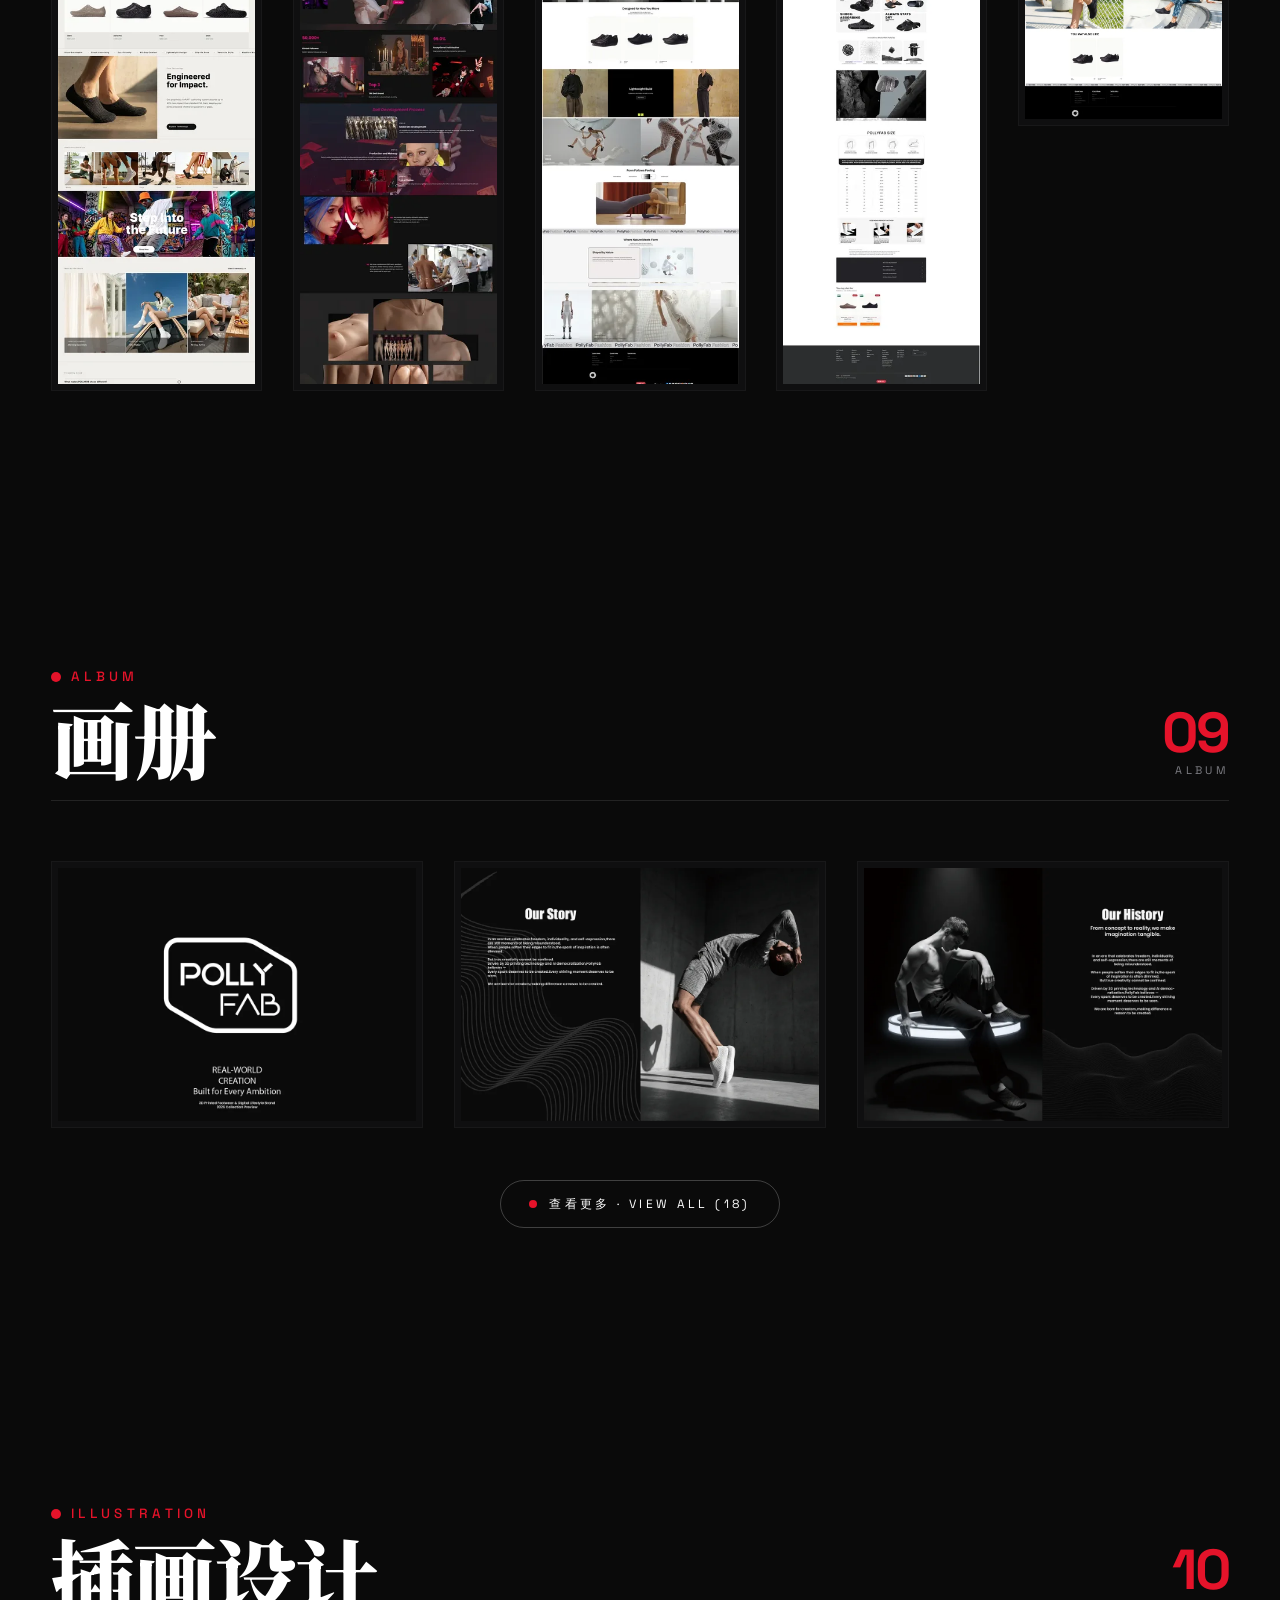
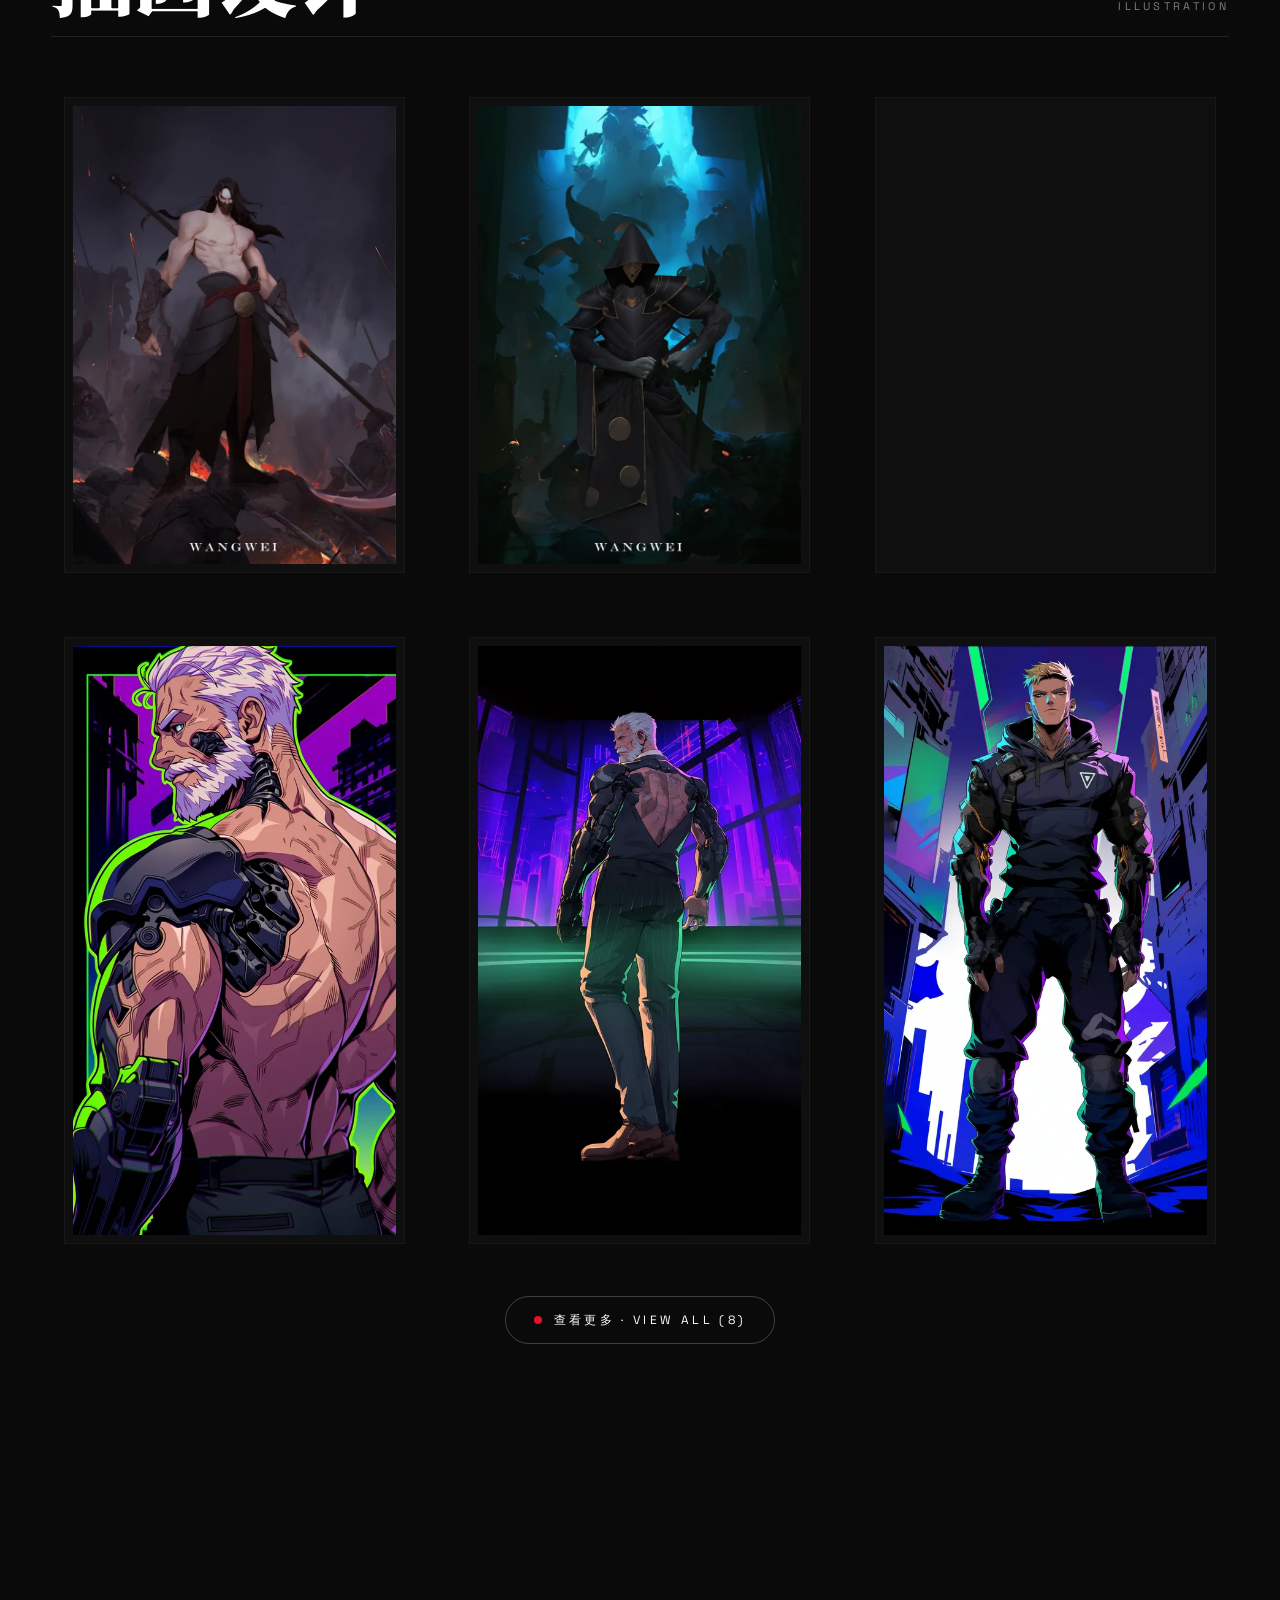
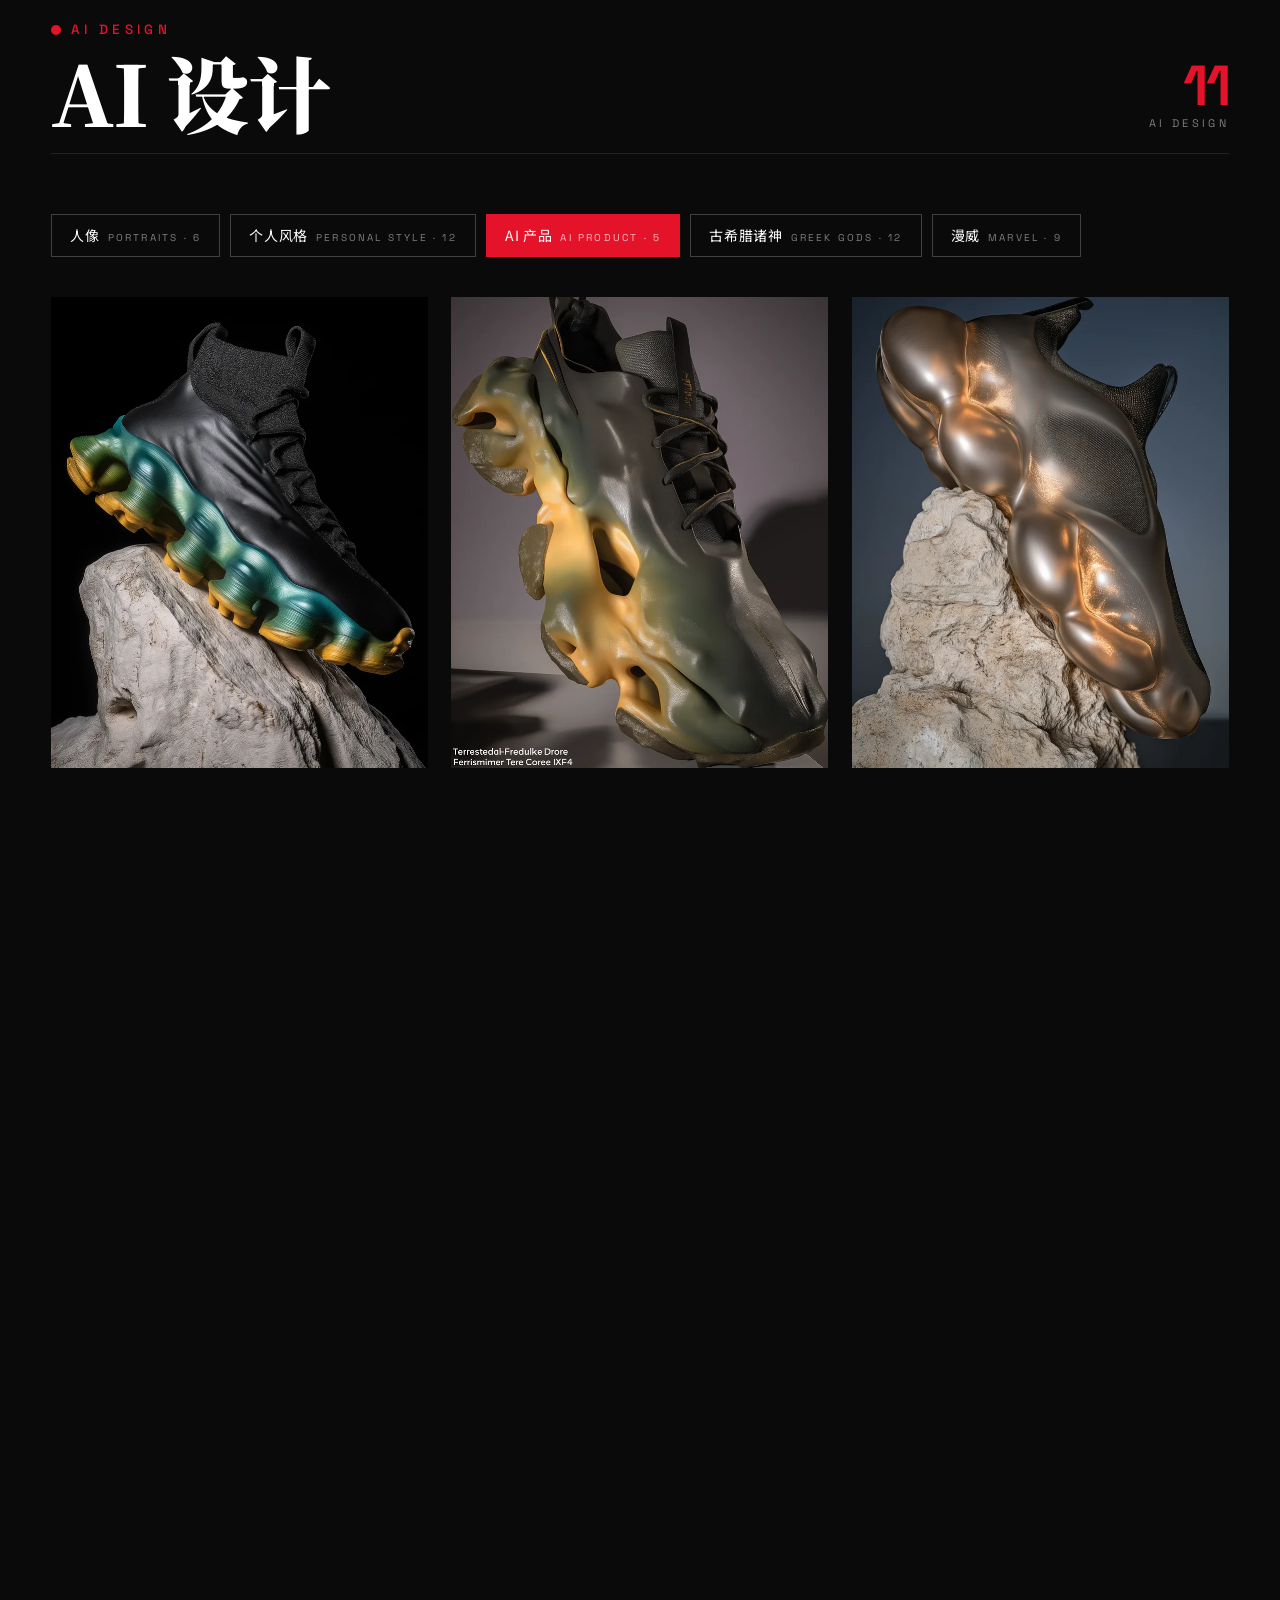
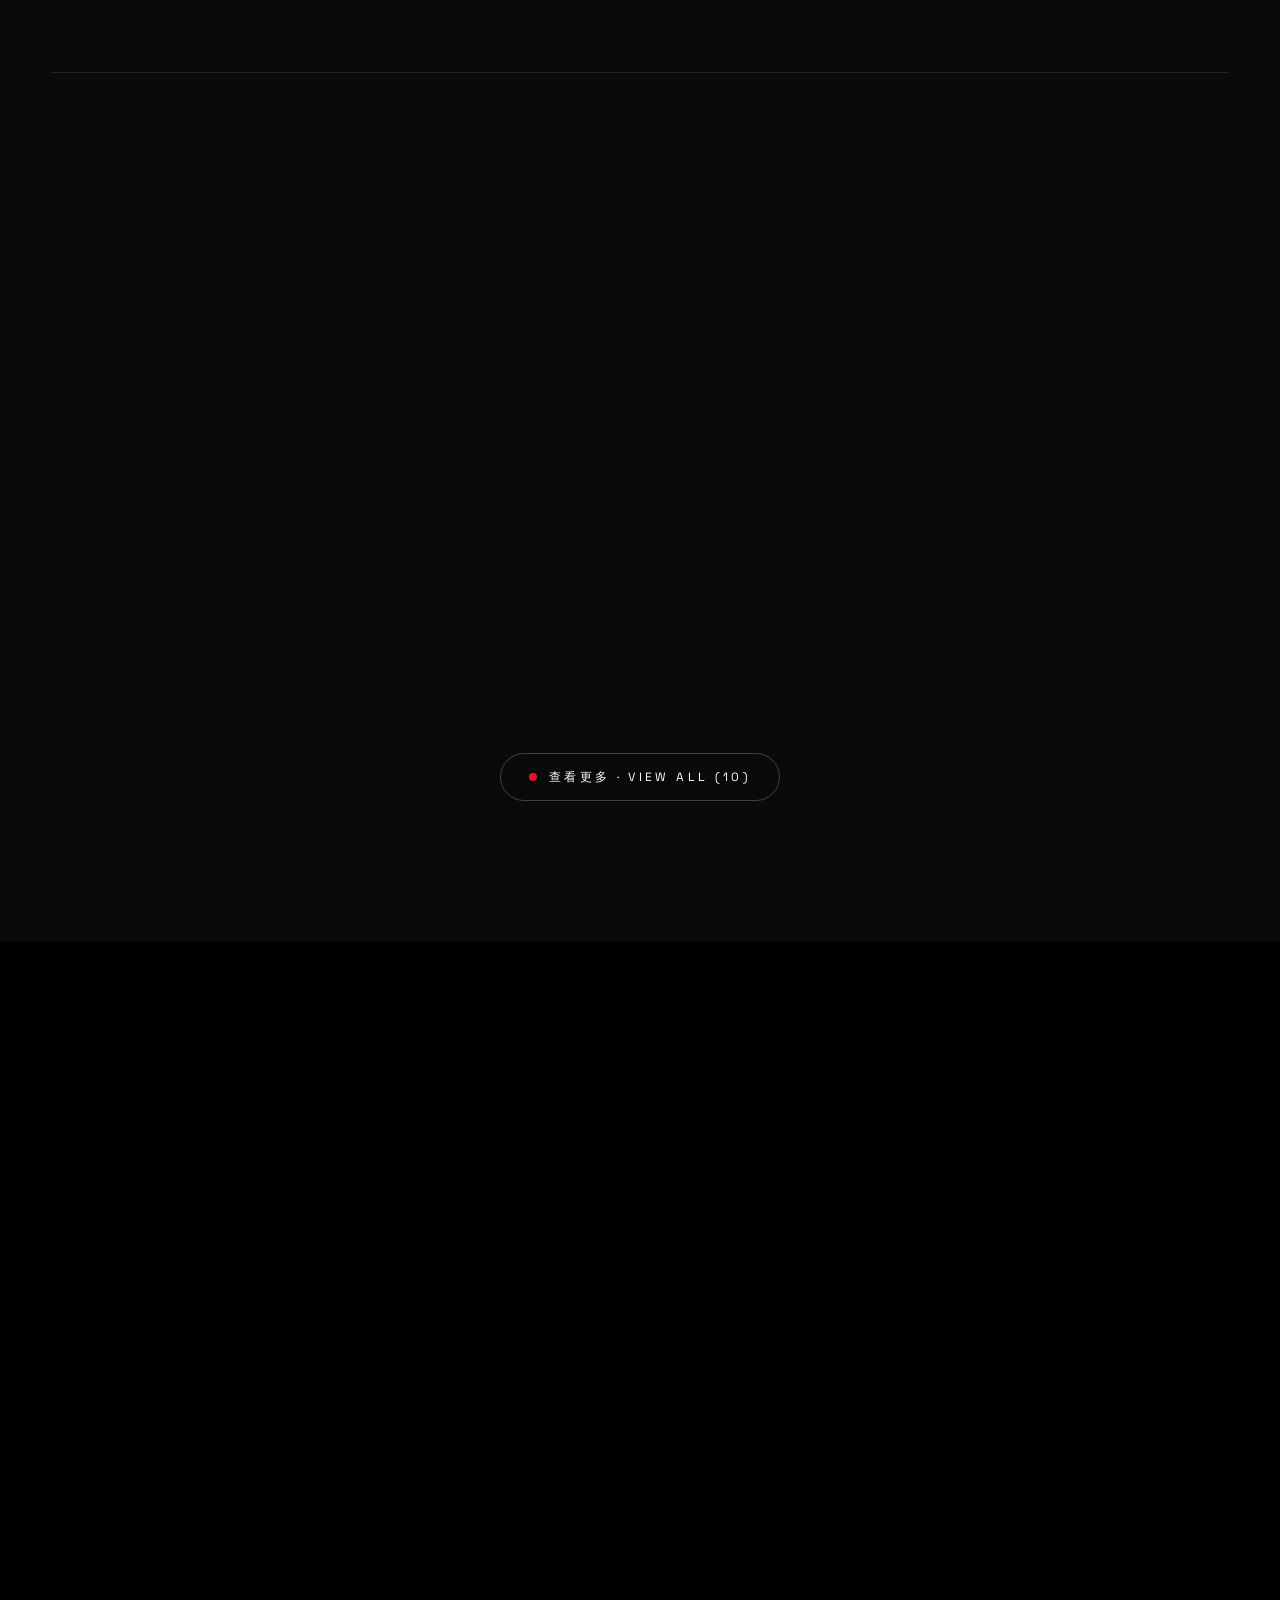
==== commit f375196b: "perf: sharper thumbs 960px, compress osuga video, preload optimization" ====
--- a/index.html
+++ b/index.html
@@ -887,7 +887,7 @@
   // build slides
   track.innerHTML = REEL_VIDEOS.map((v,i)=>`
     <div class="reel-slide${i===0?' active':''} muted" data-i="${i}">
-      <video preload="none" playsinline muted loop poster="${v.poster||''}">
+      <video preload="${i===0?'metadata':'none'}" playsinline muted loop poster="${v.poster||''}">
         <source src="${v.src}" type="video/mp4">
       </video>
       <div class="reel-tag">${v.tag}</div>
@@ -1031,6 +1031,20 @@
     if(e.key==='ArrowLeft') go(cur-1);
     if(e.key==='ArrowRight') go(cur+1);
   });
+  // preload videos when reel section approaches viewport
+  const reelSec = document.getElementById('reel');
+  if (reelSec && 'IntersectionObserver' in window) {
+    const preObs = new IntersectionObserver((entries)=>{
+      if (entries[0].isIntersecting) {
+        slides.forEach(s=>{
+          const vid = s.querySelector('video');
+          if (vid && vid.preload === 'none') vid.preload = 'metadata';
+        });
+        preObs.disconnect();
+      }
+    }, { rootMargin: '200px' });
+    preObs.observe(reelSec);
+  }
 }
 
 function init(){
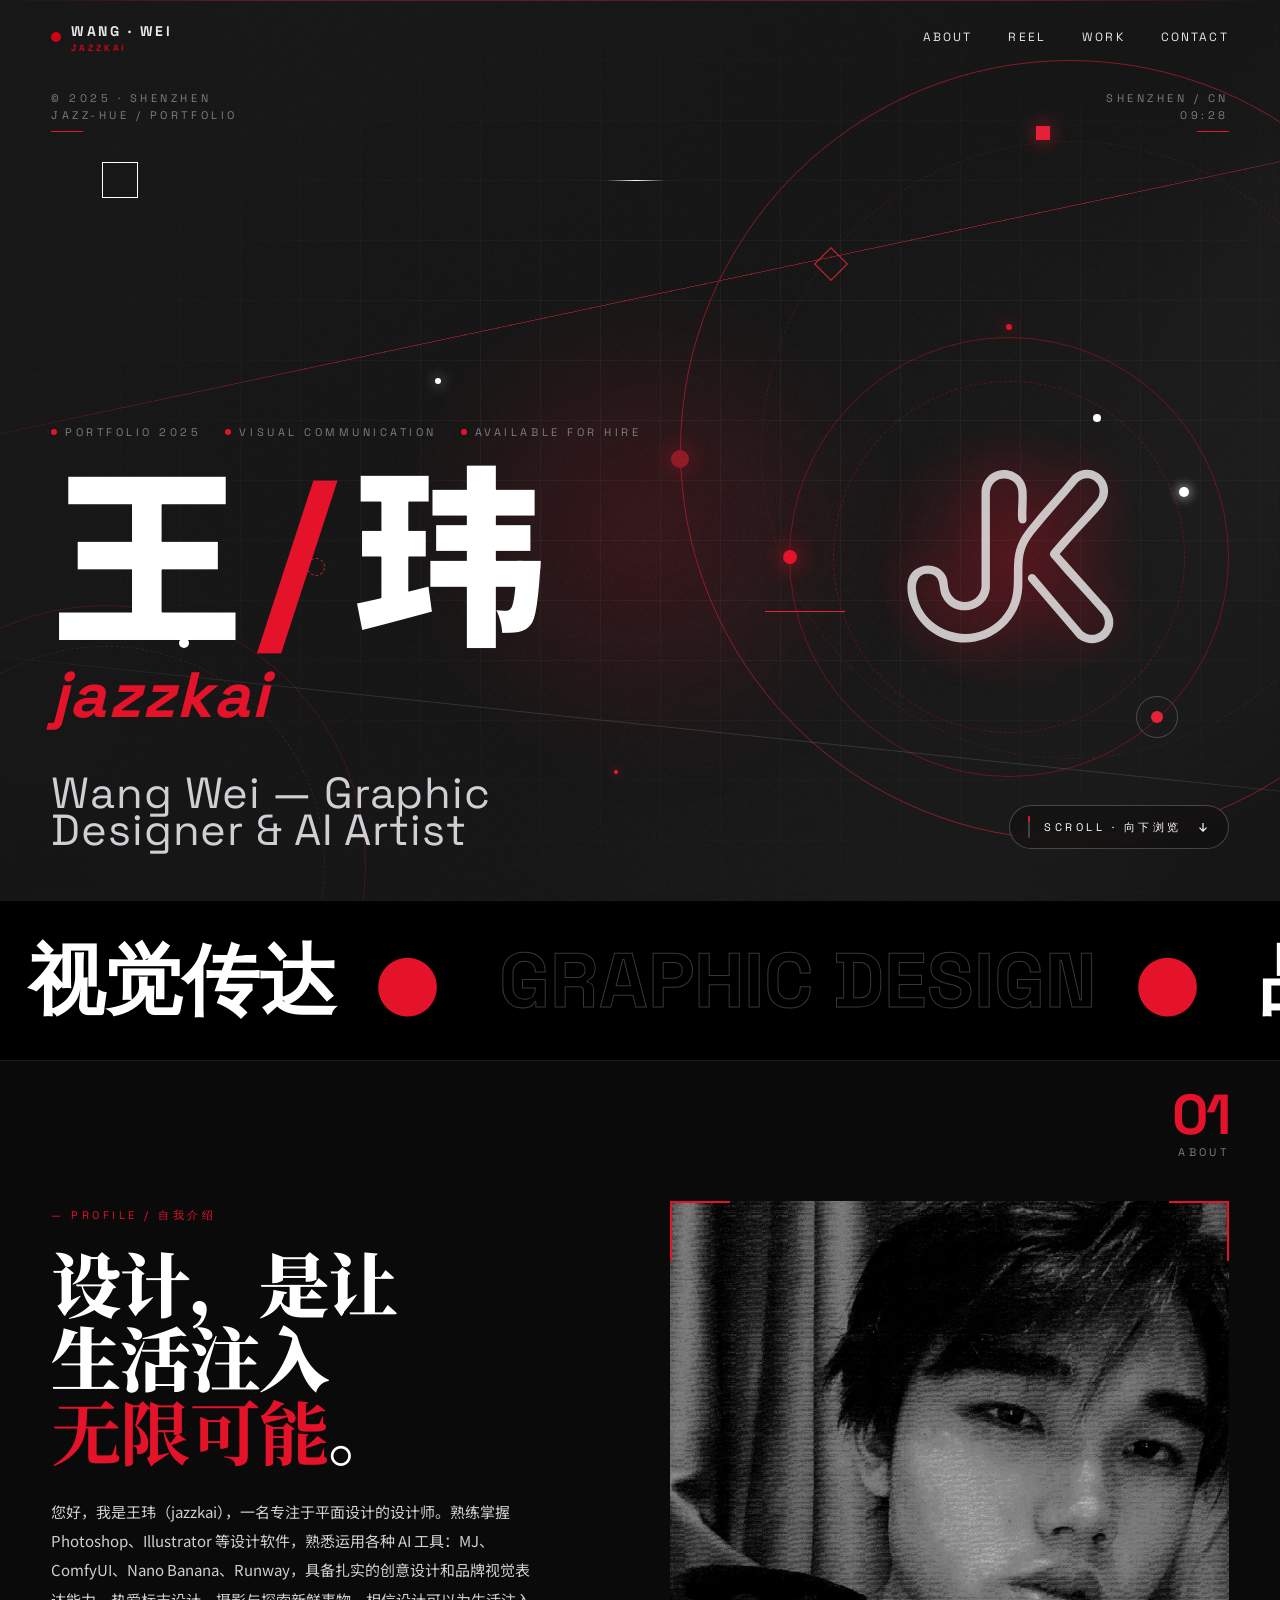
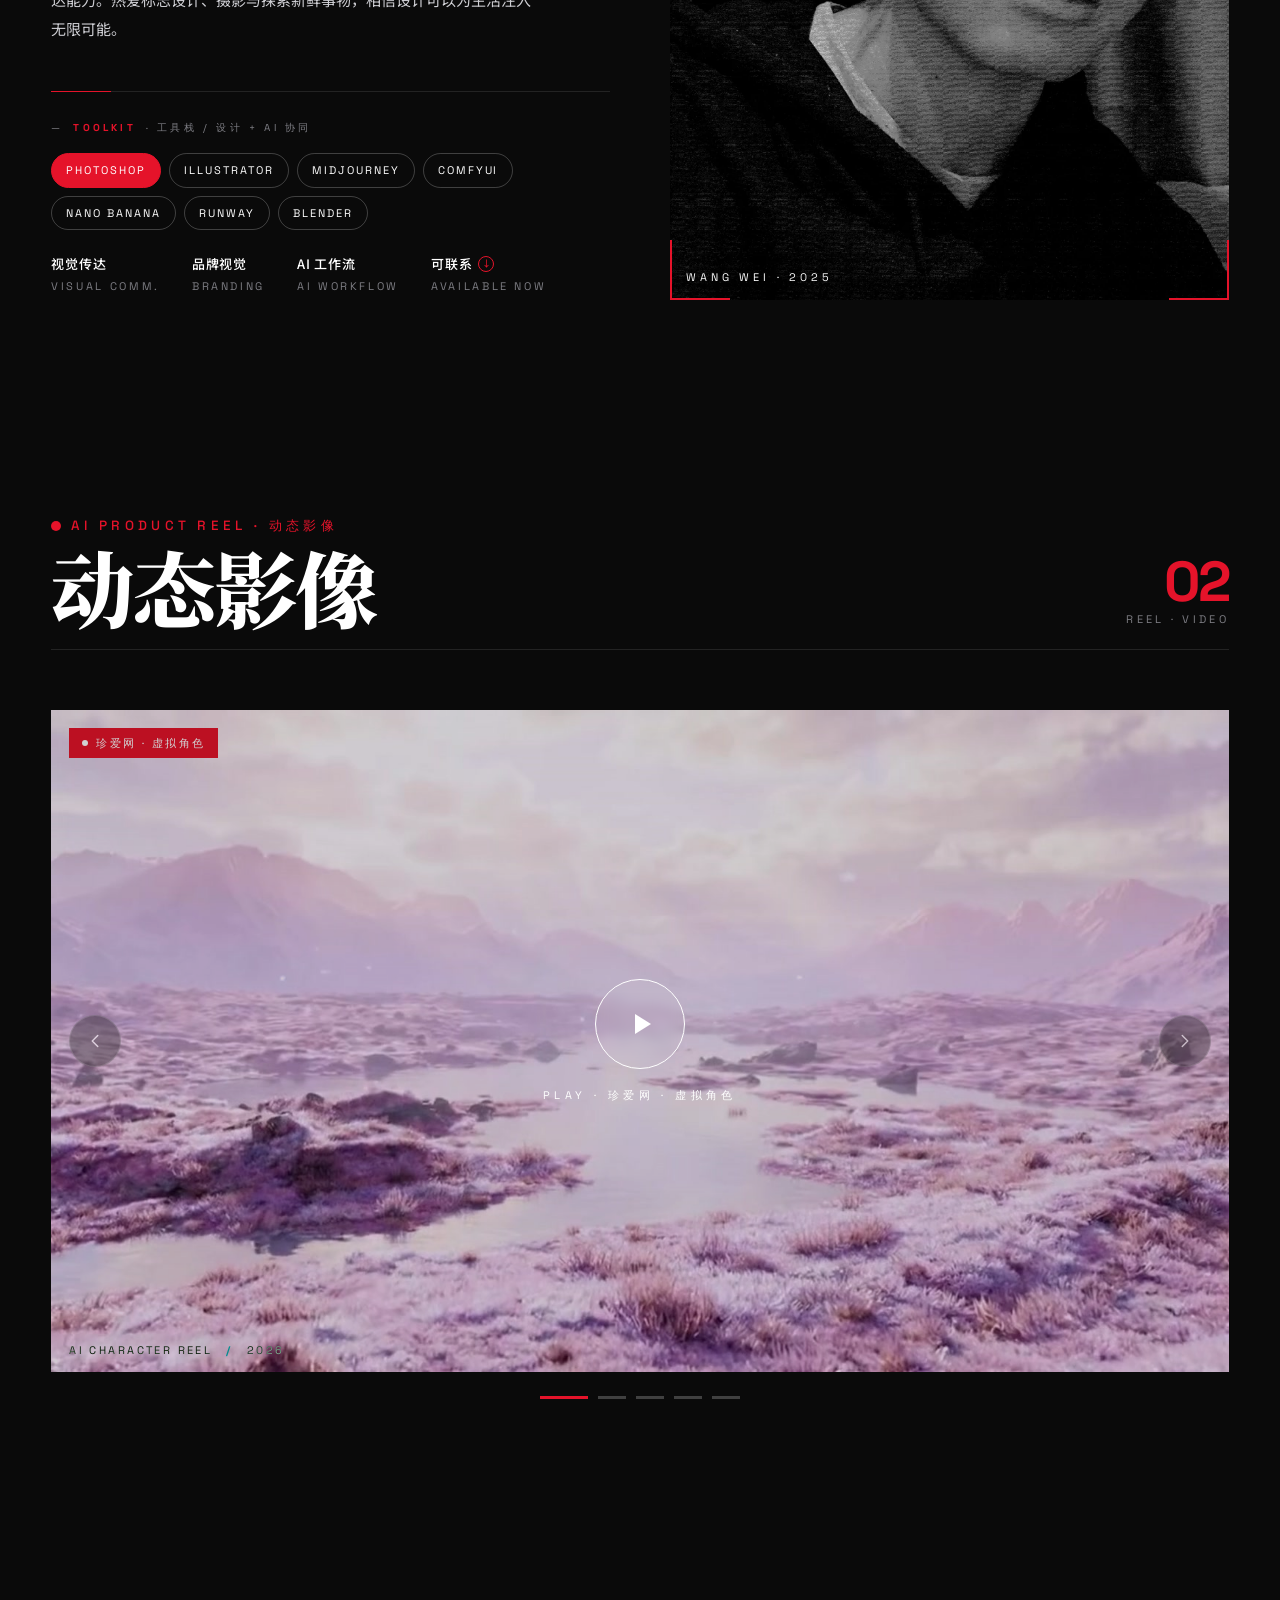
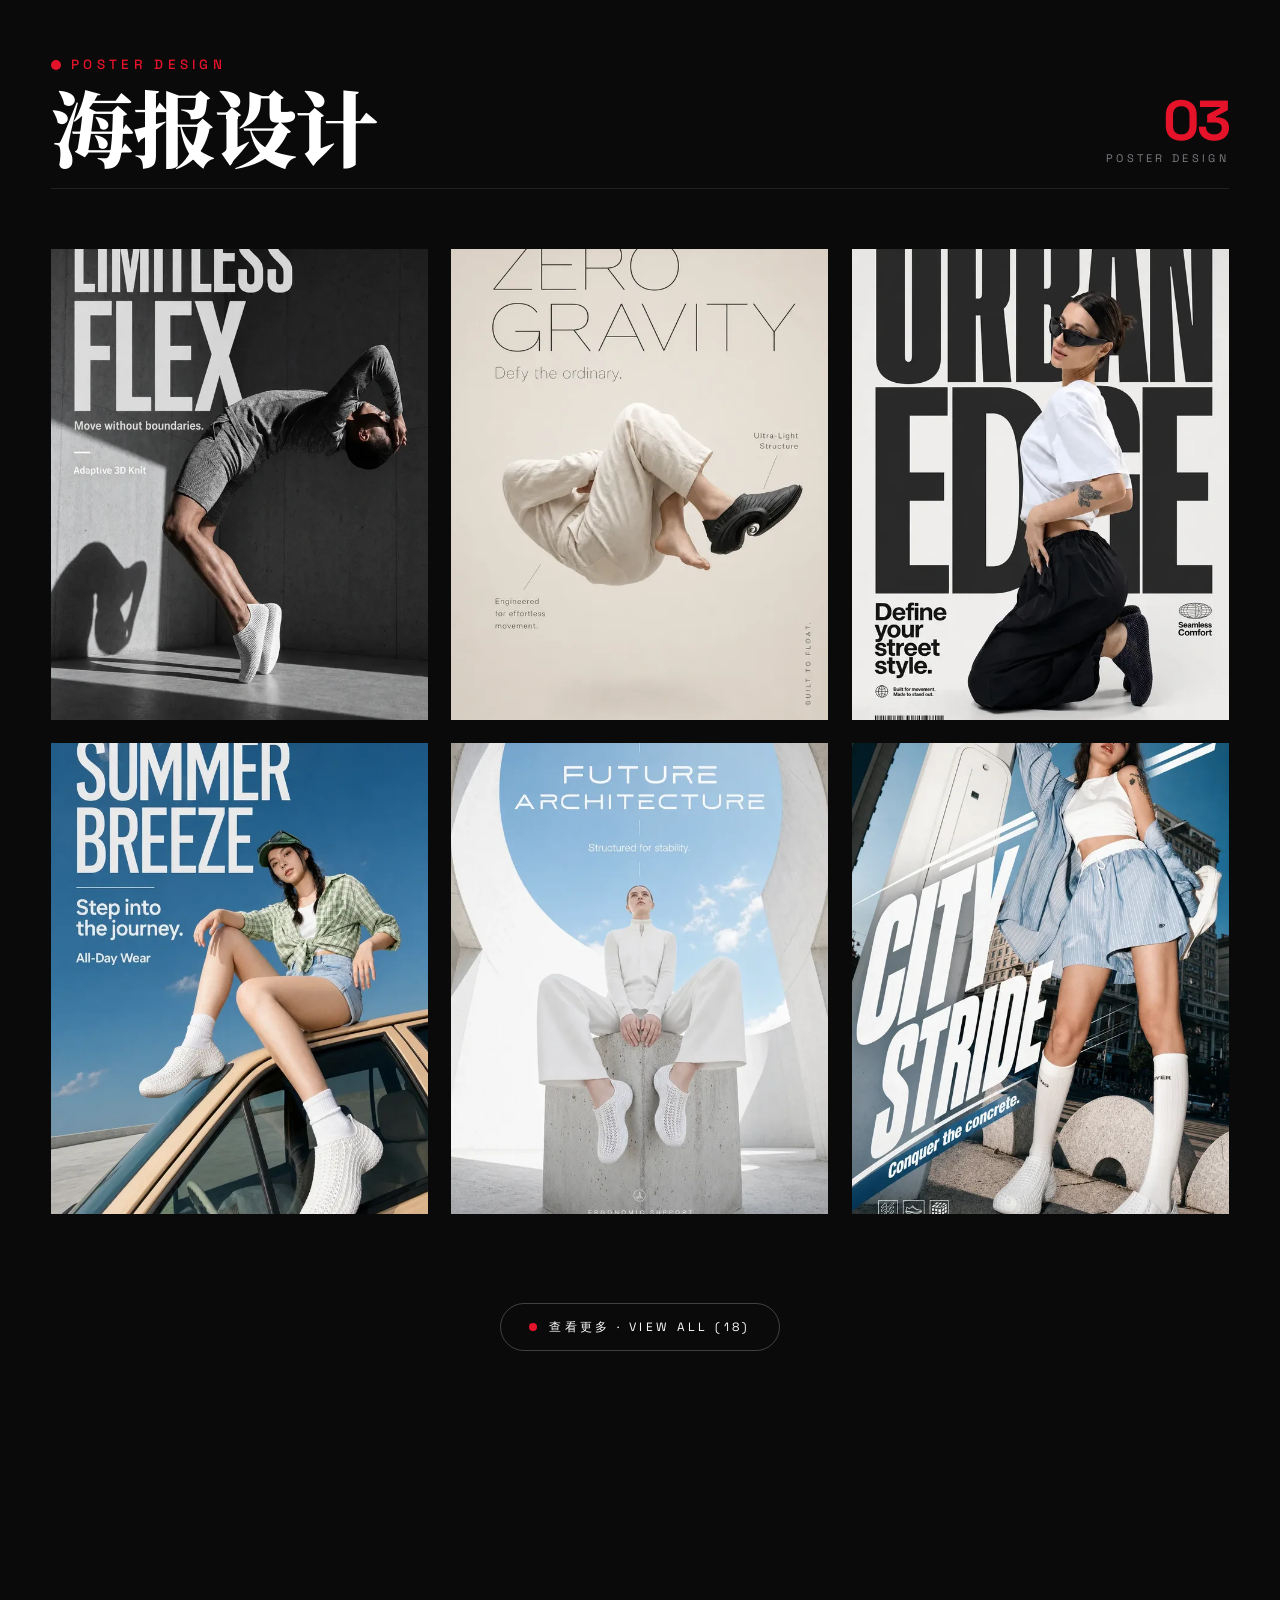
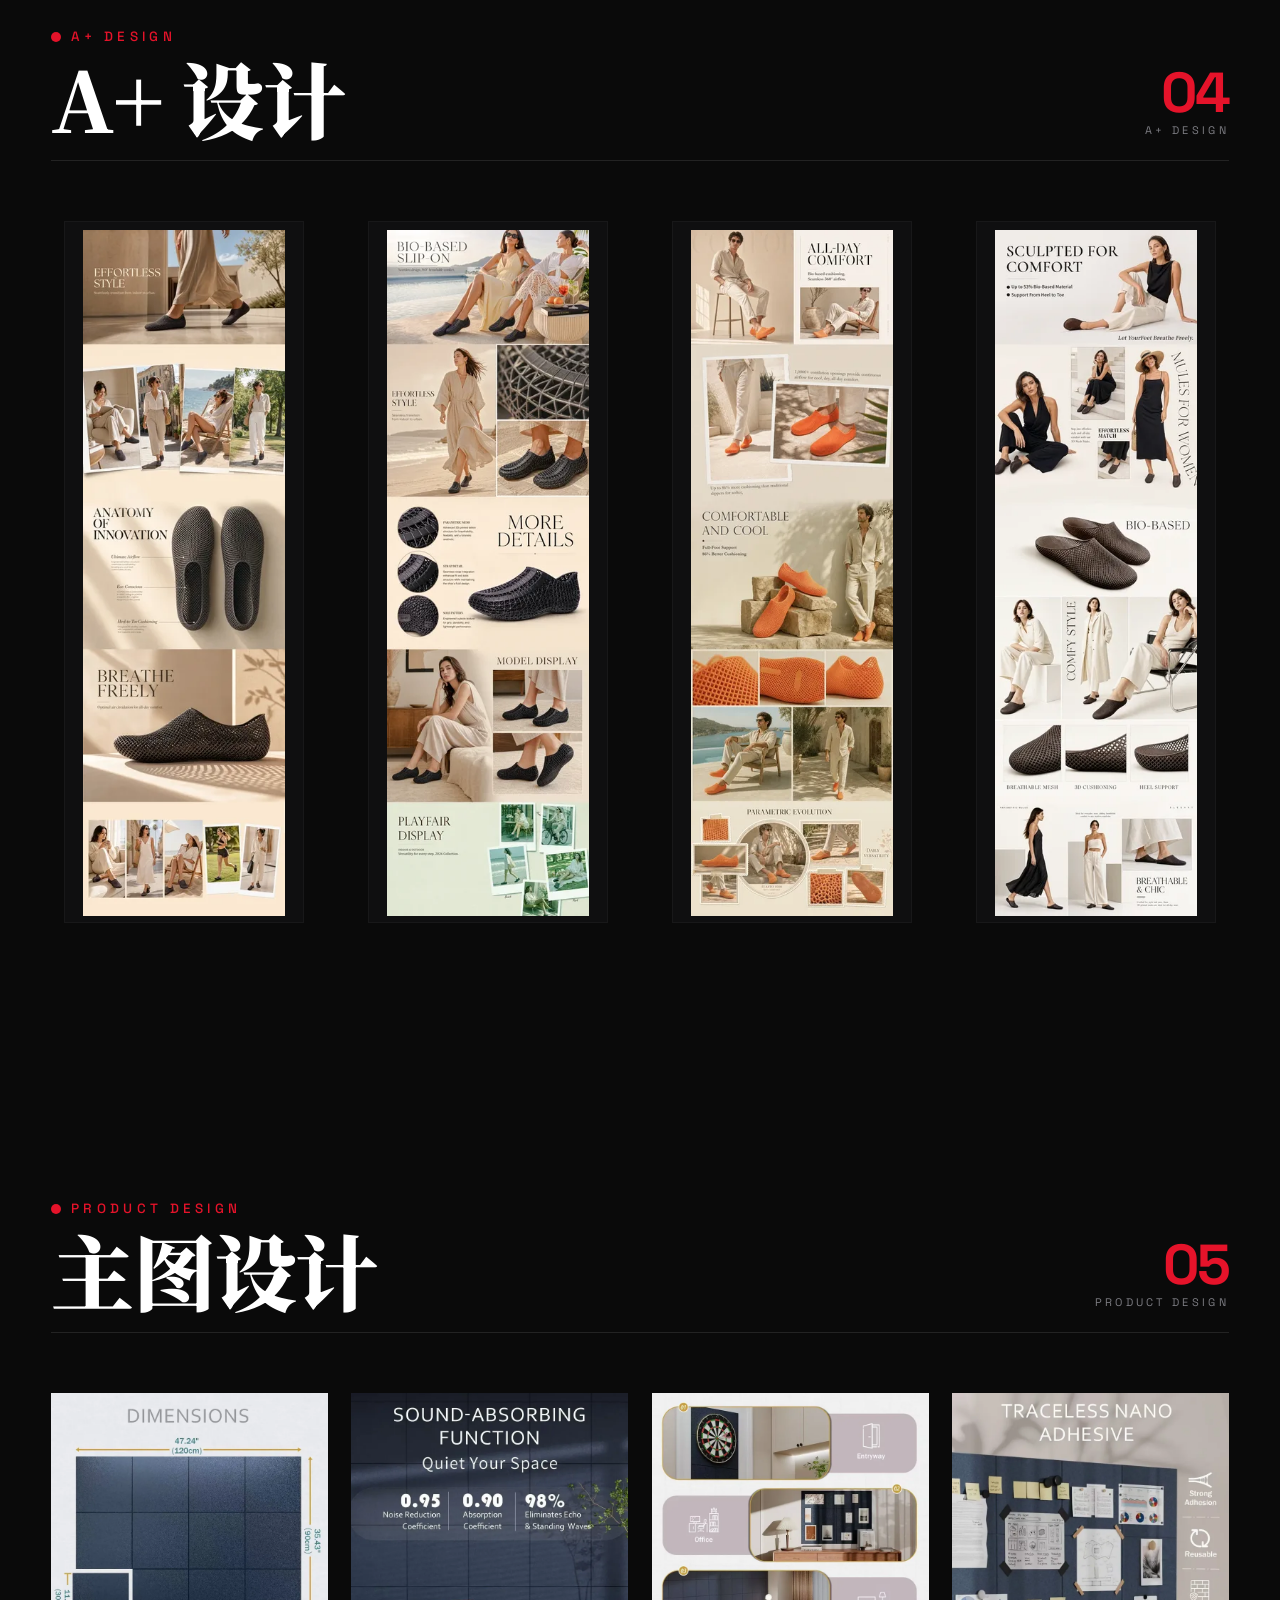
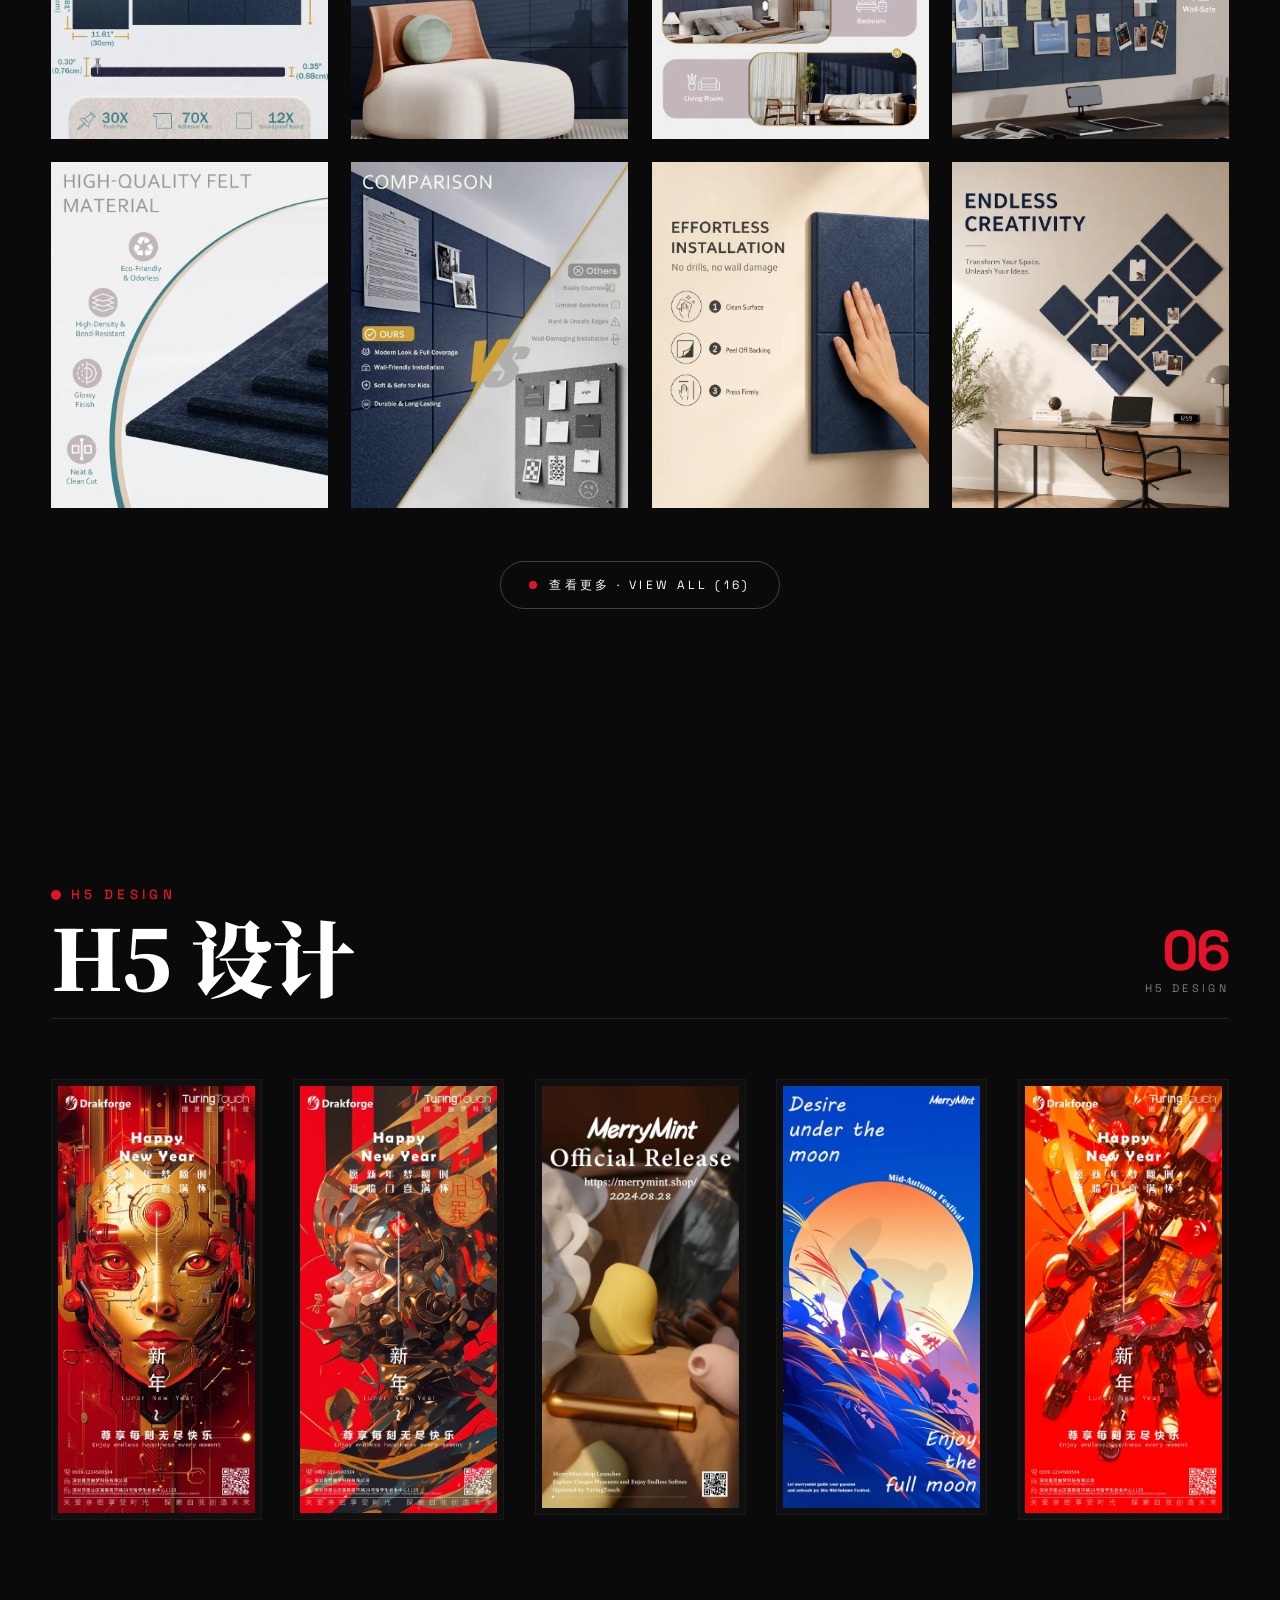
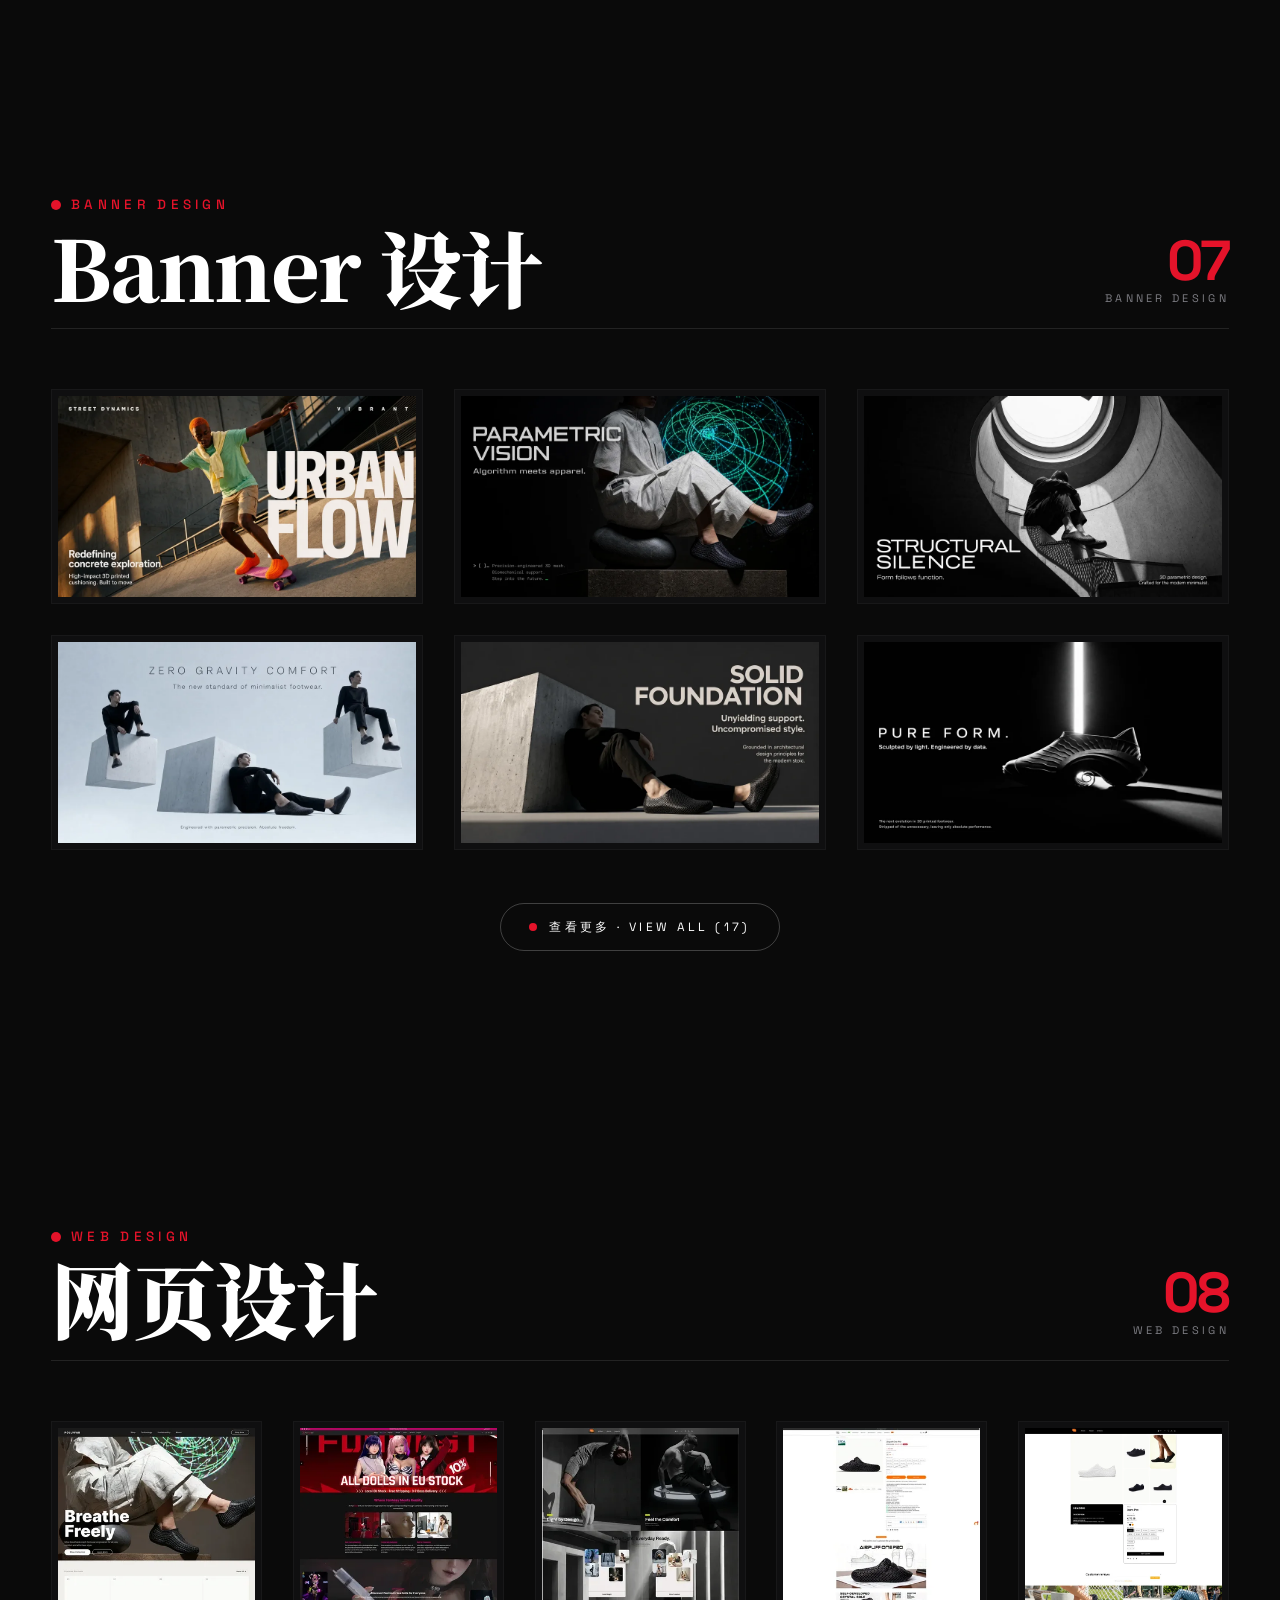
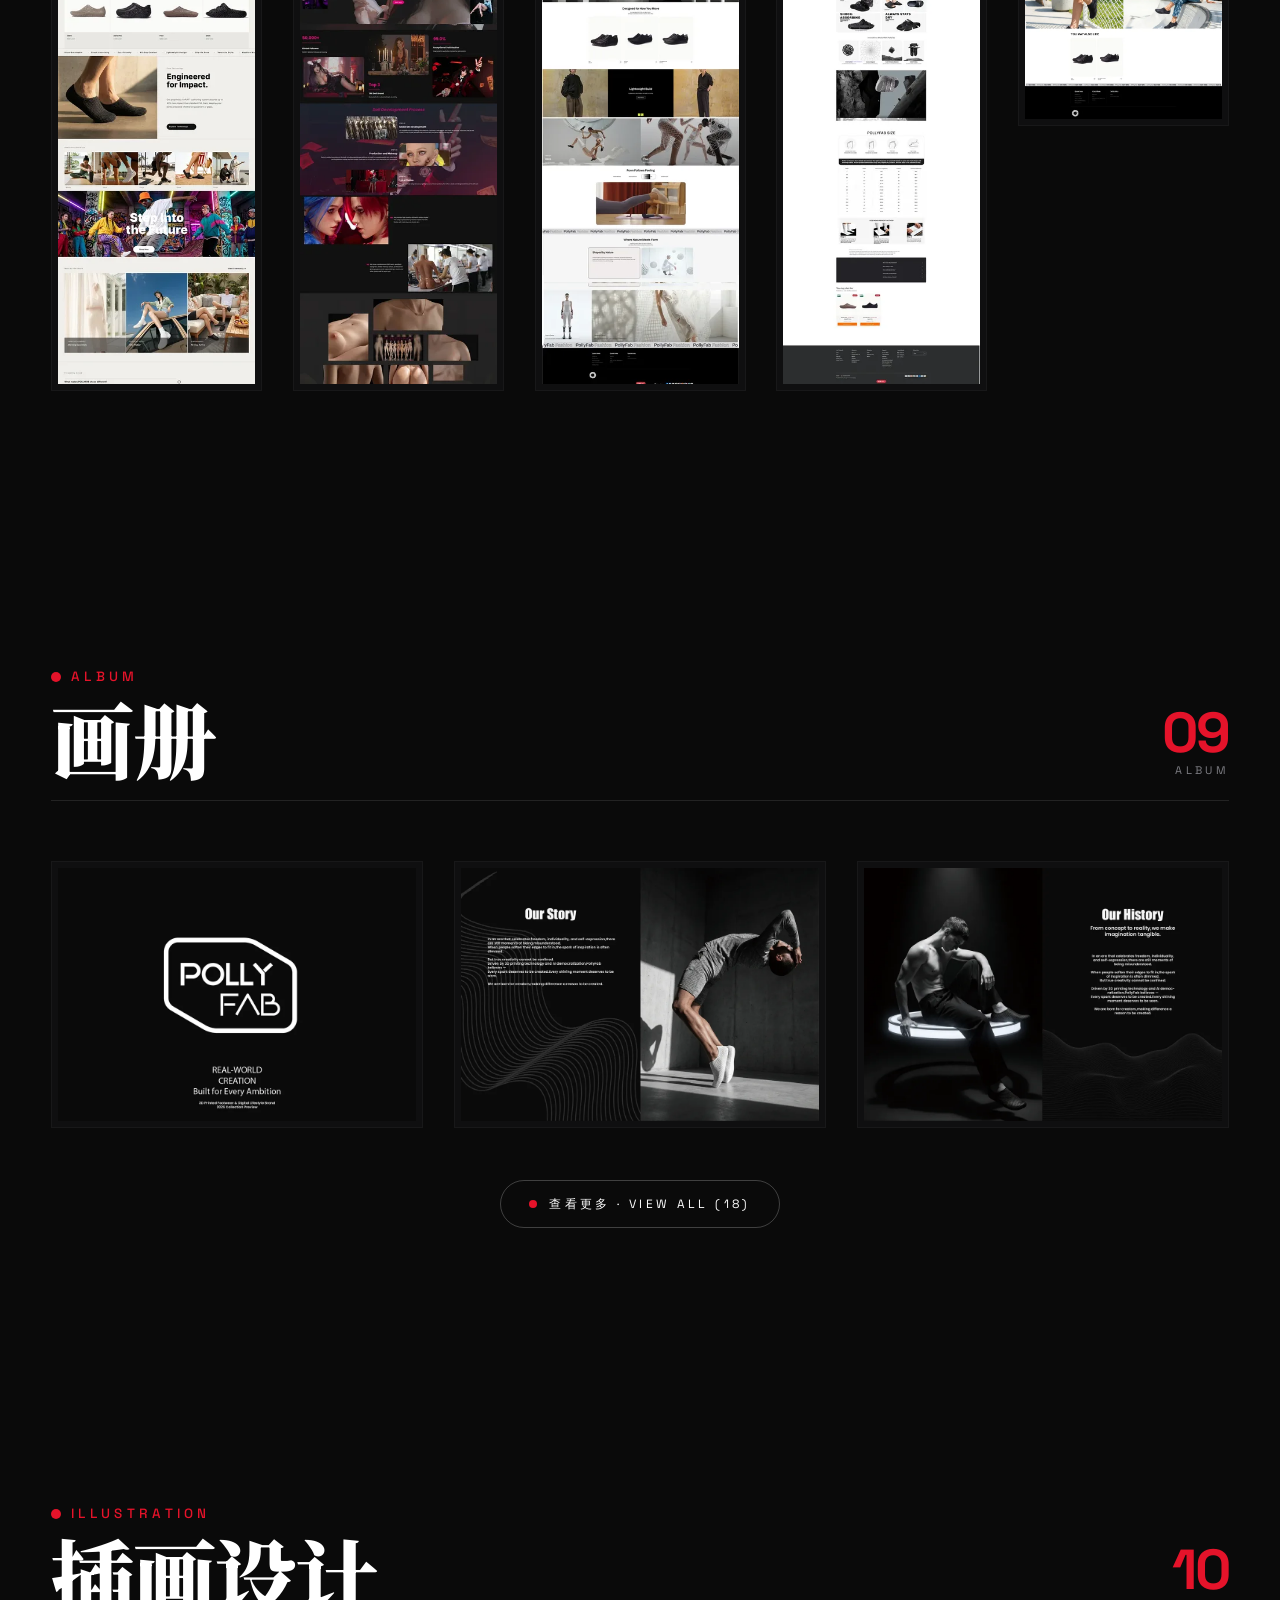
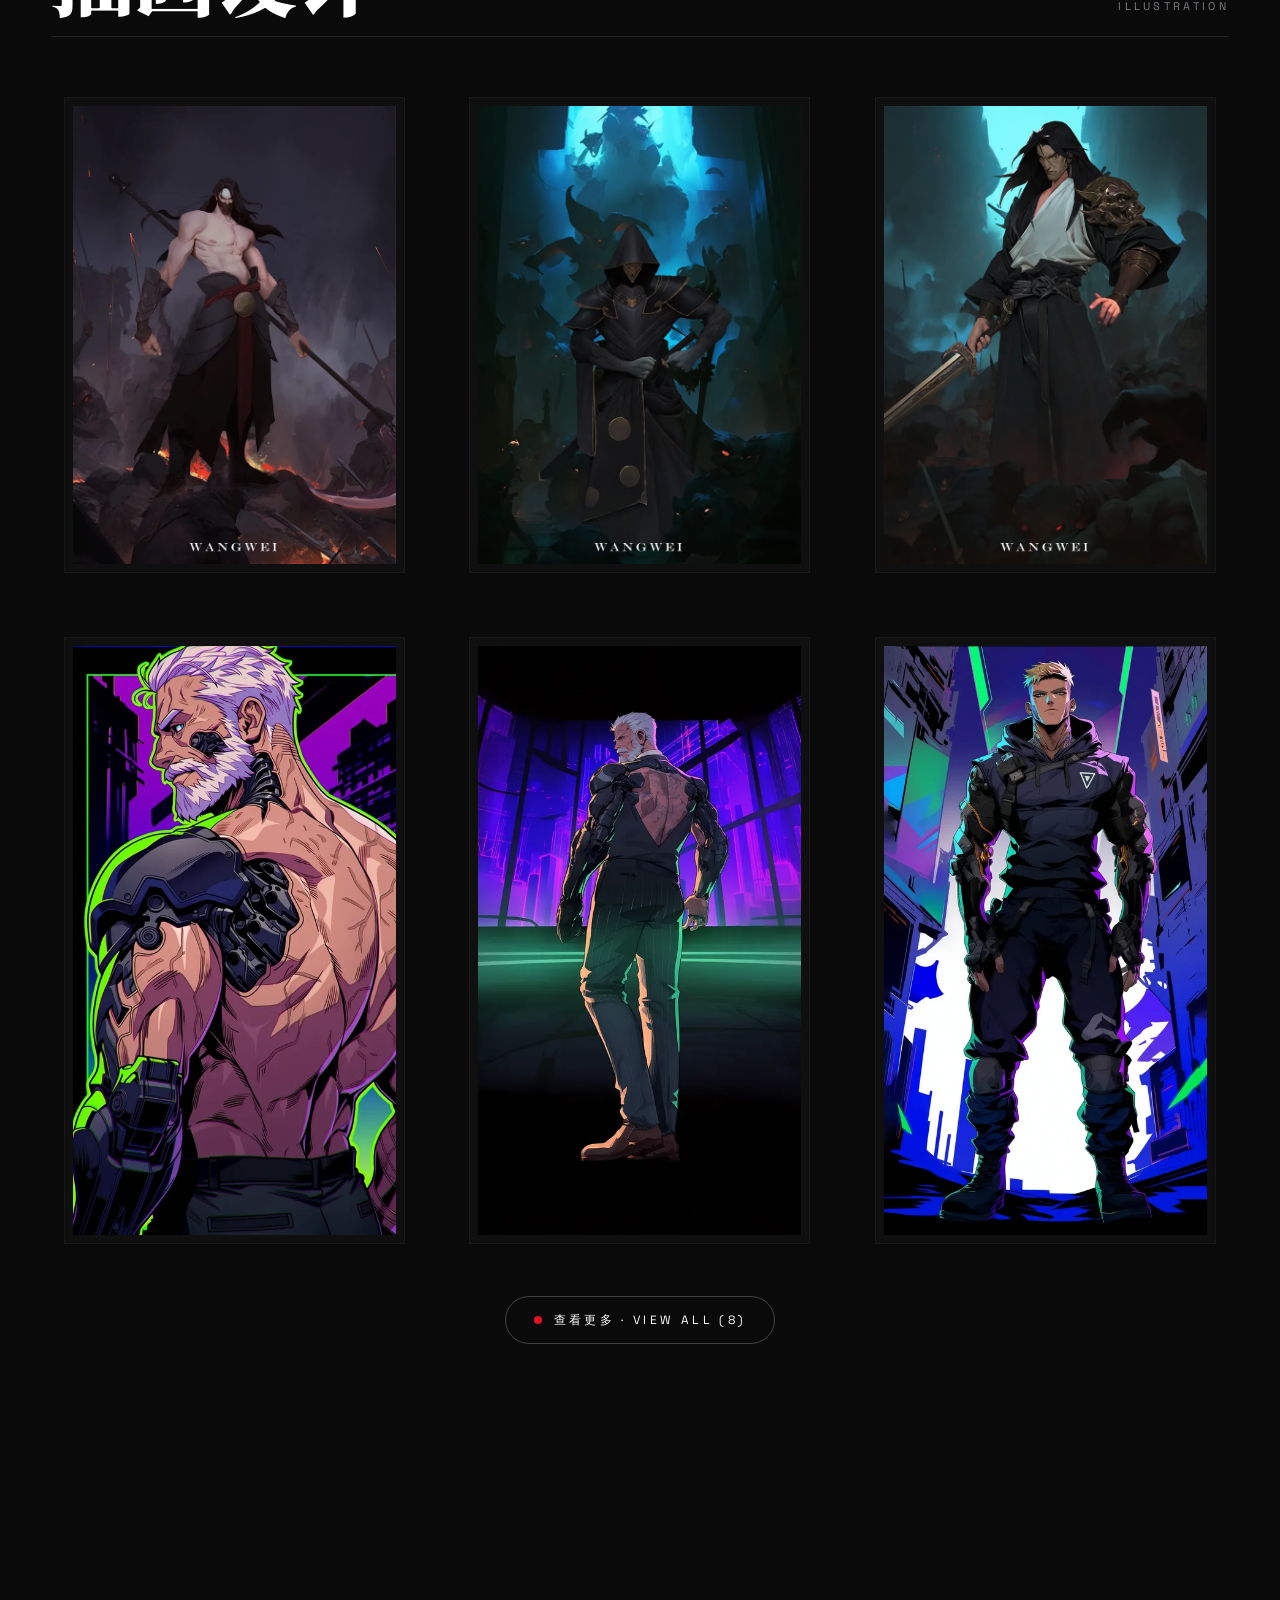
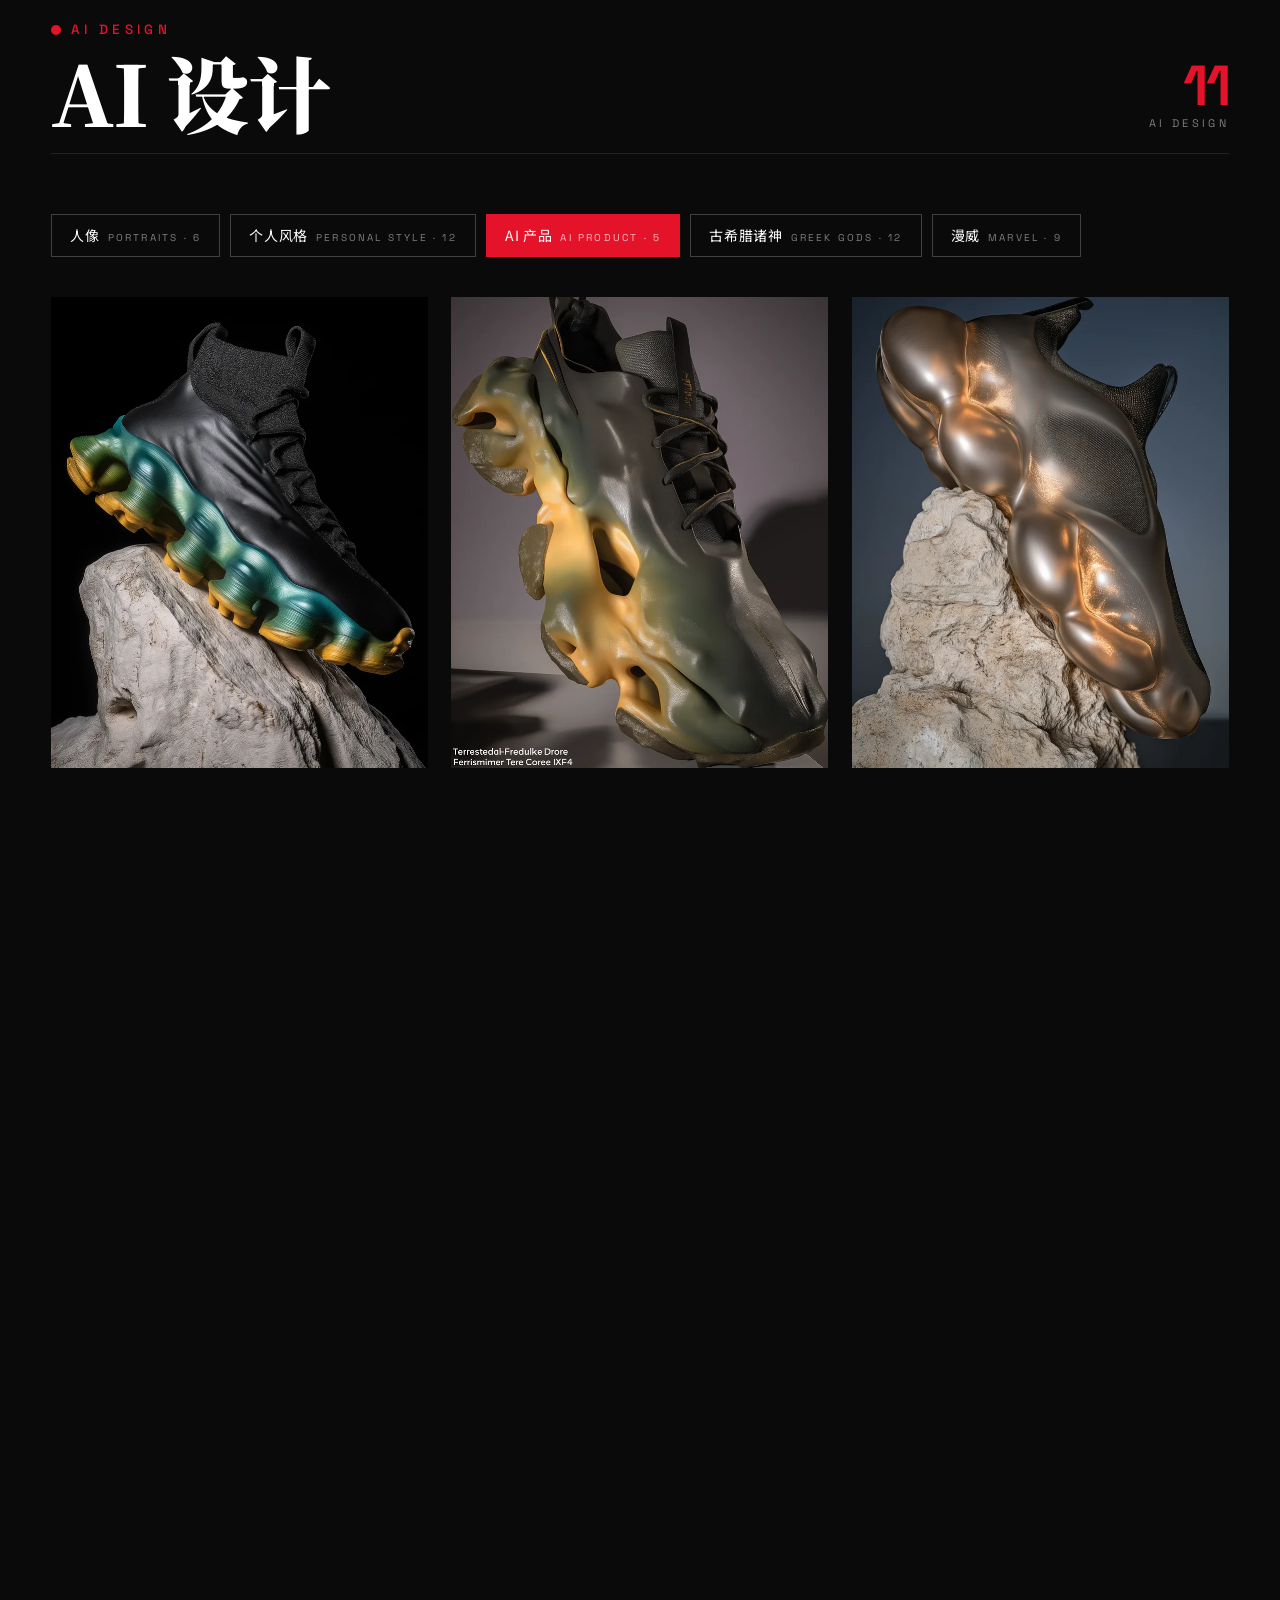
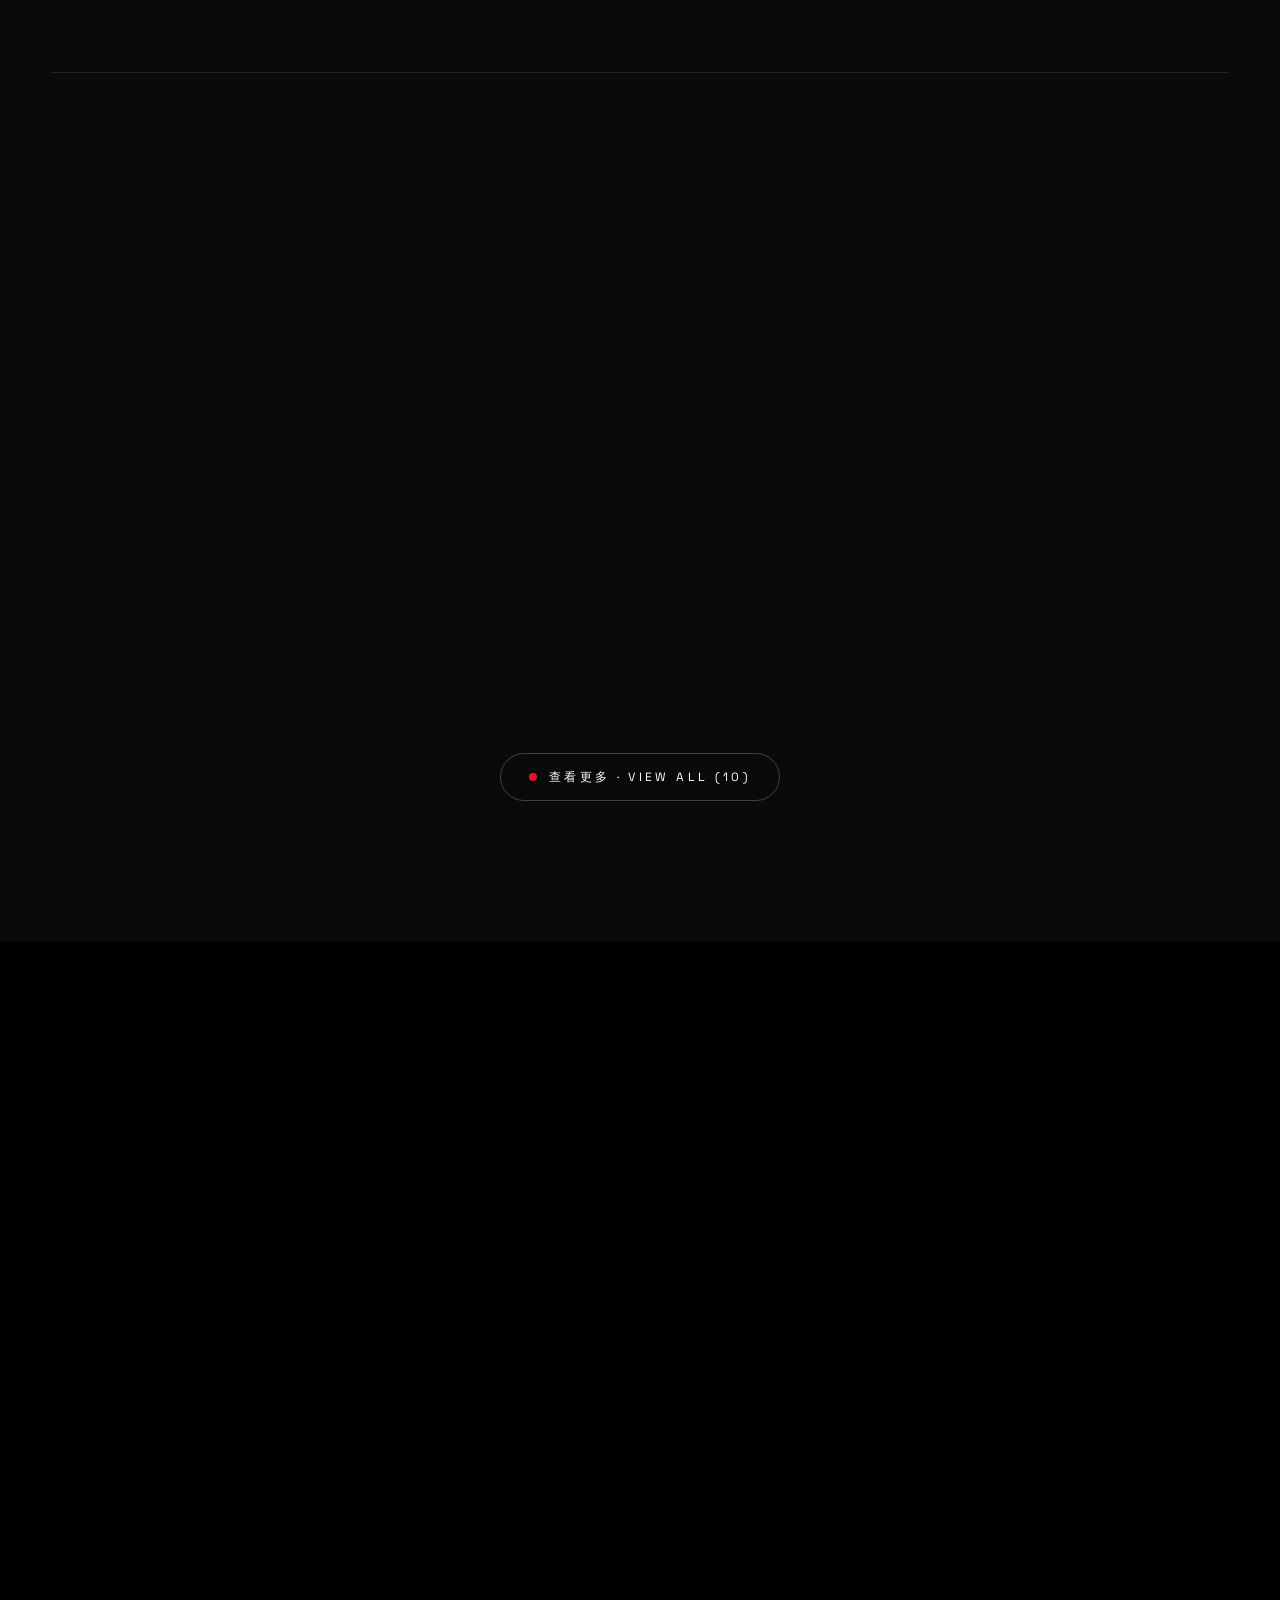
==== commit ad16ab81: "feat: add Zhenai, chase, and traverse reels" ====
--- a/index.html
+++ b/index.html
@@ -874,6 +874,9 @@
 
 /* ===== Reel (video carousel) ===== */
 const REEL_VIDEOS = [
+  { src: 'videos/zhenai-avatar.mp4', poster: 'videos/zhenai-avatar-poster.jpg', tag: '珍爱网 · 虚拟角色', title: 'AI CHARACTER REEL', year: '2026' },
+  { src: 'videos/chase.mp4', poster: 'videos/chase-poster.jpg', tag: '追逐 · AI 动态短片', title: 'AI CHASE REEL', year: '2026' },
+  { src: 'videos/traverse.mp4', poster: 'videos/traverse-poster.jpg', tag: '穿越 · AI 动态短片', title: 'AI TRAVERSE REEL', year: '2026' },
   { src: 'videos/osuga.mp4', poster: 'videos/osuga-poster.jpg', tag: 'OSUGA · 大人糖', title: 'AI PRODUCT REEL', year: '2025' },
   { src: 'videos/motorcycle.mp4', poster: 'videos/motorcycle-poster.jpg', tag: 'MOTORCYCLE · 摩托车', title: 'AI VIDEO REEL', year: '2025' },
 ];
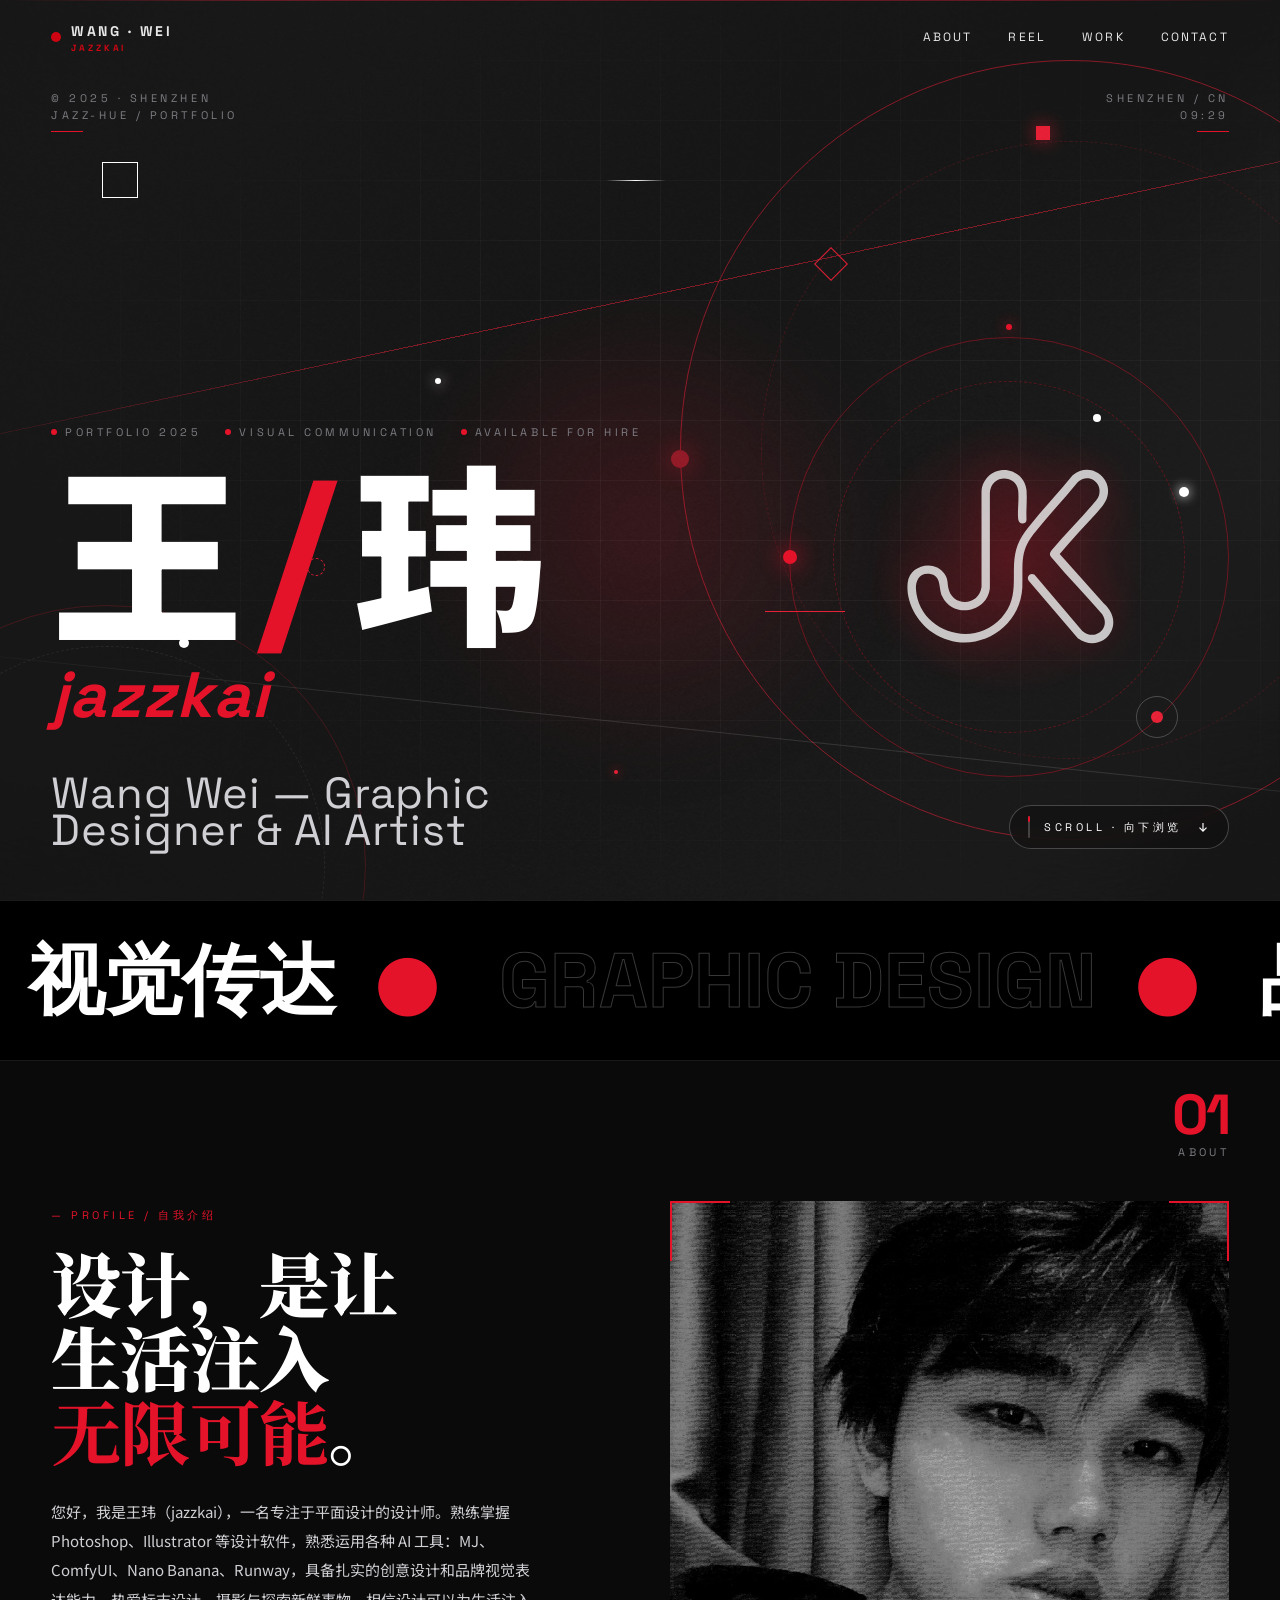
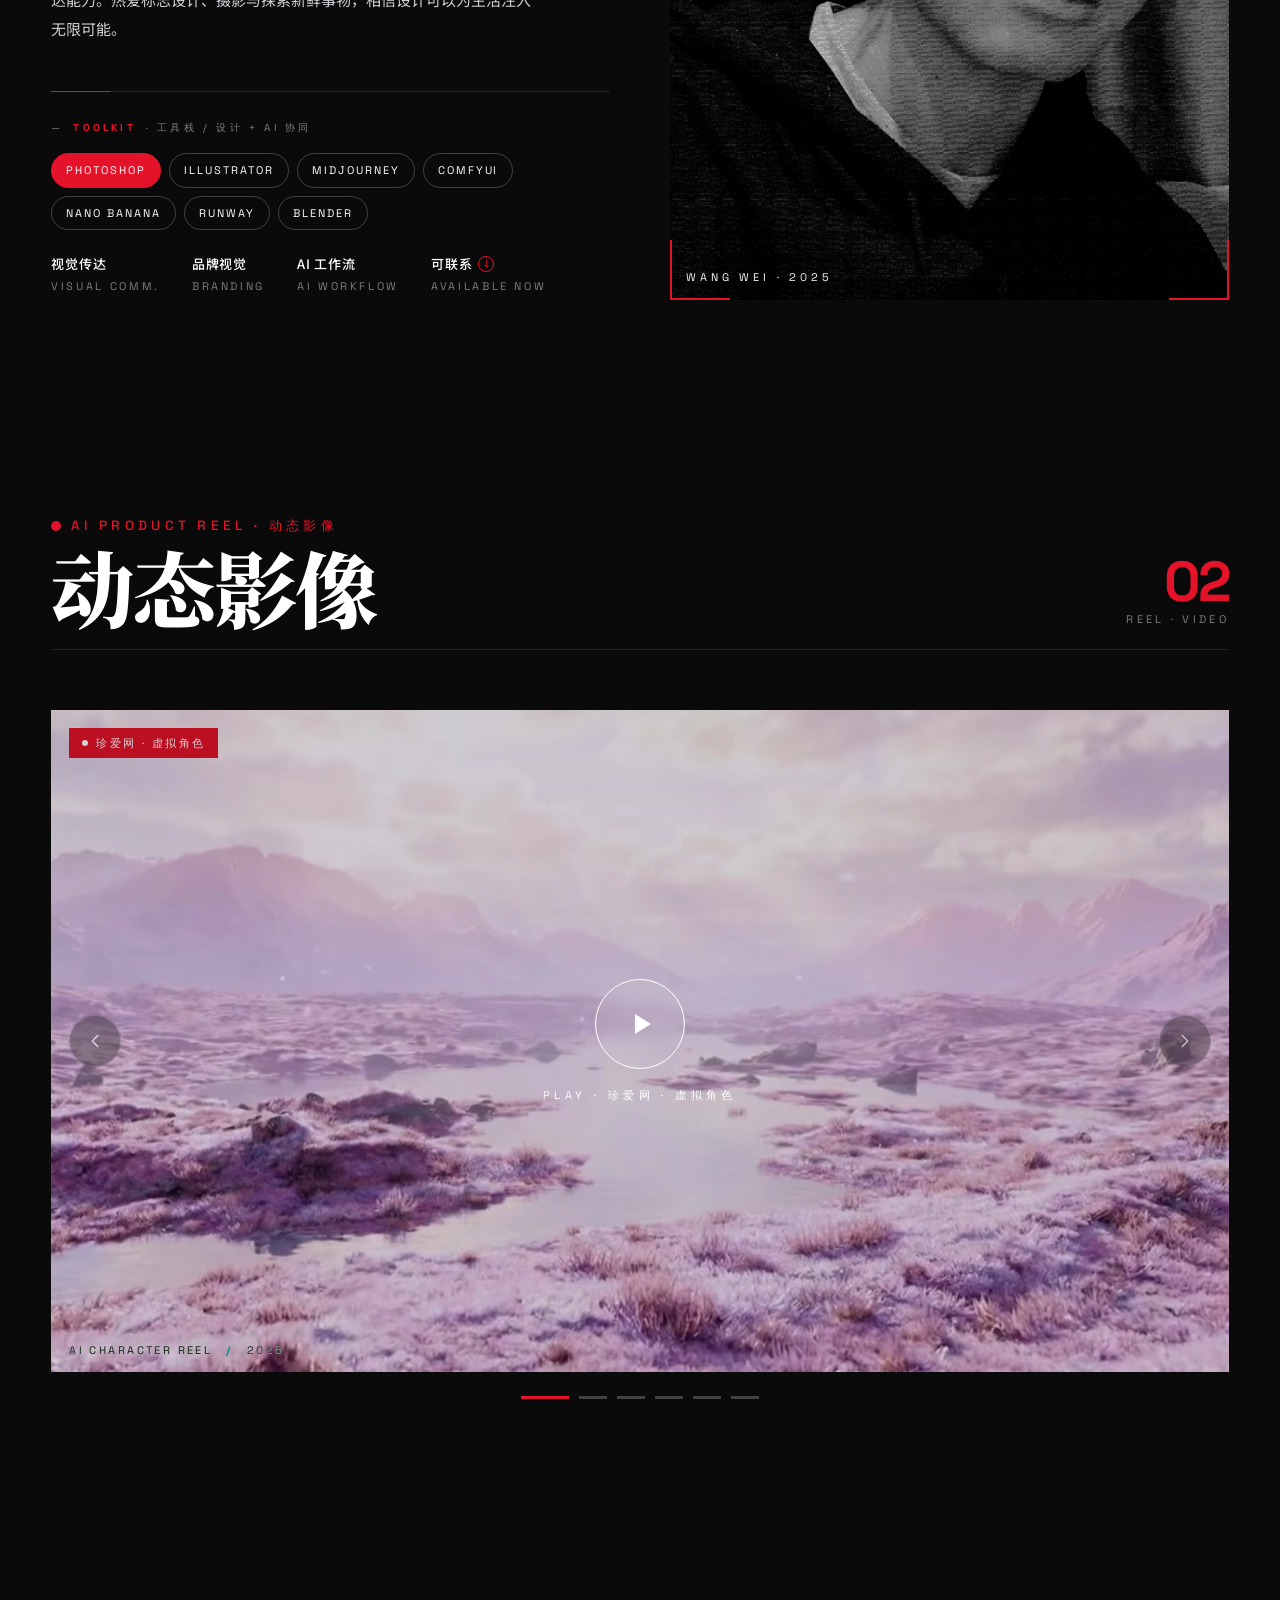
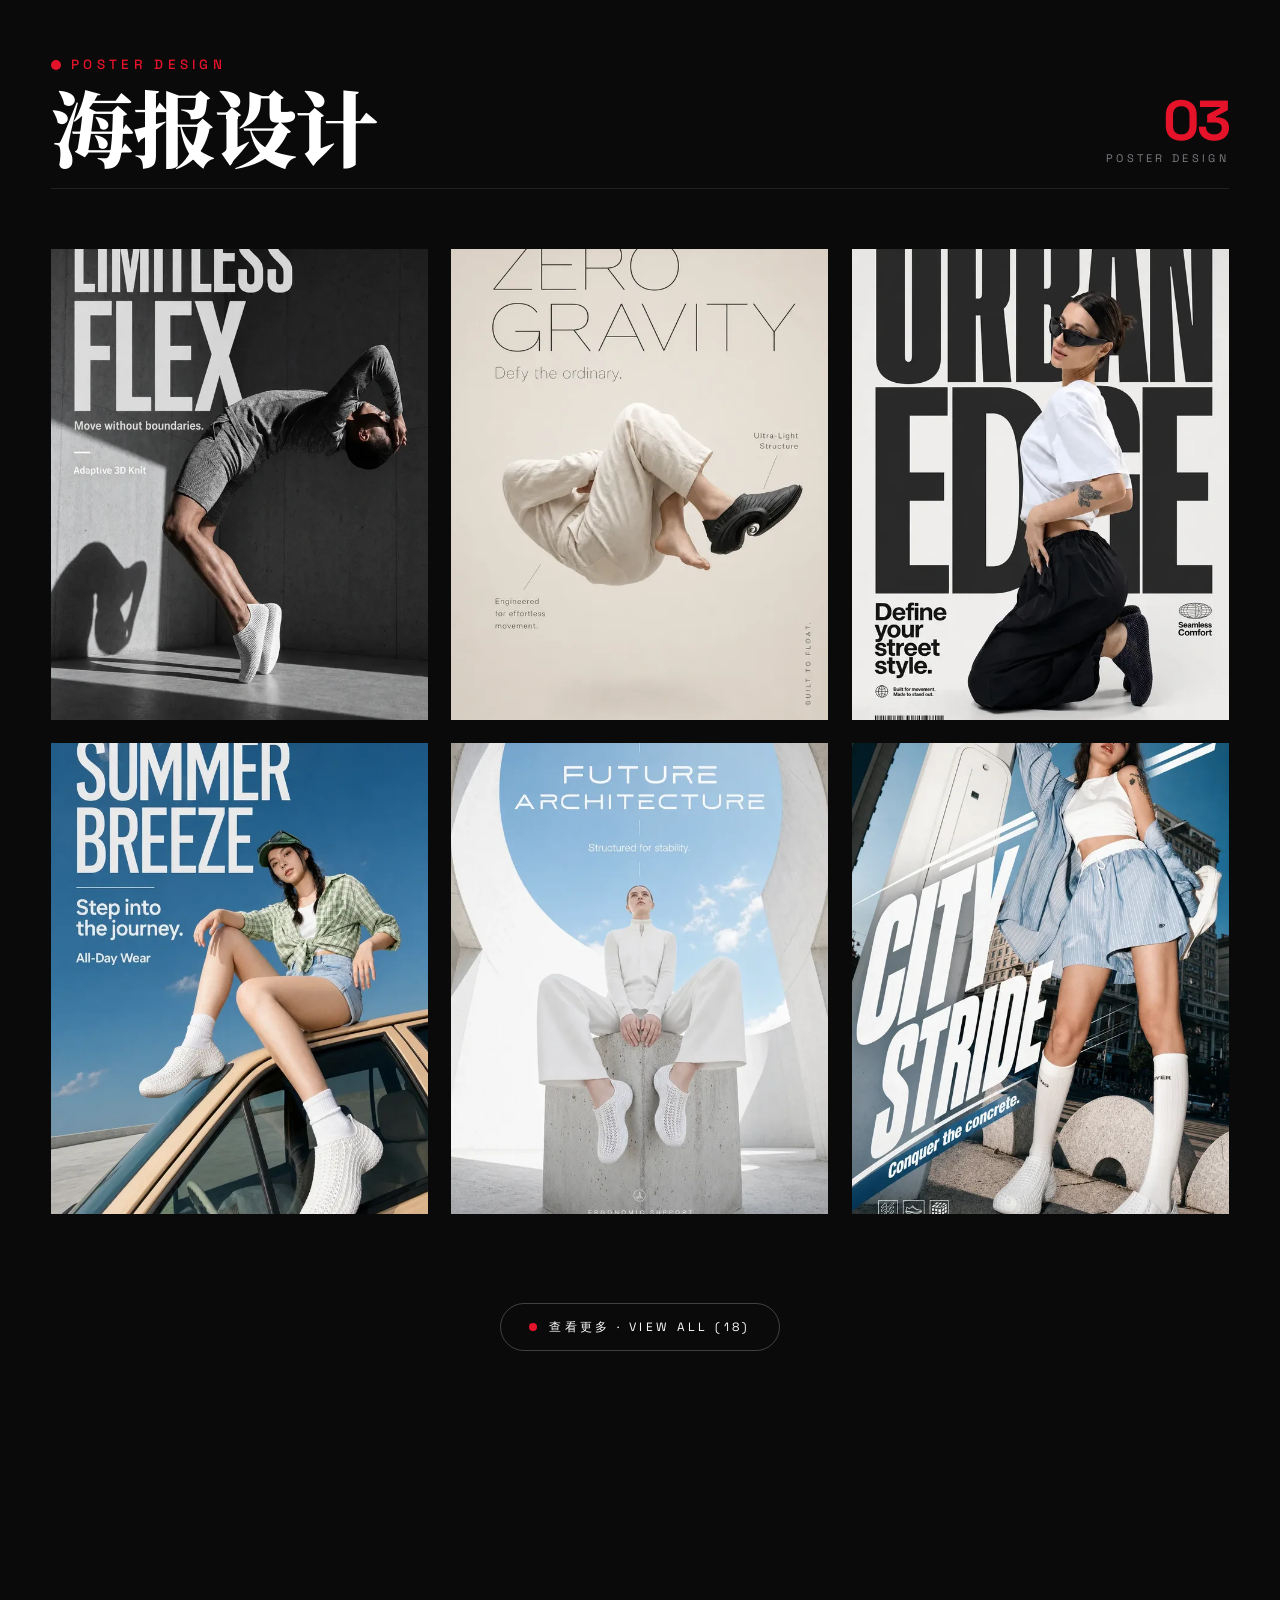
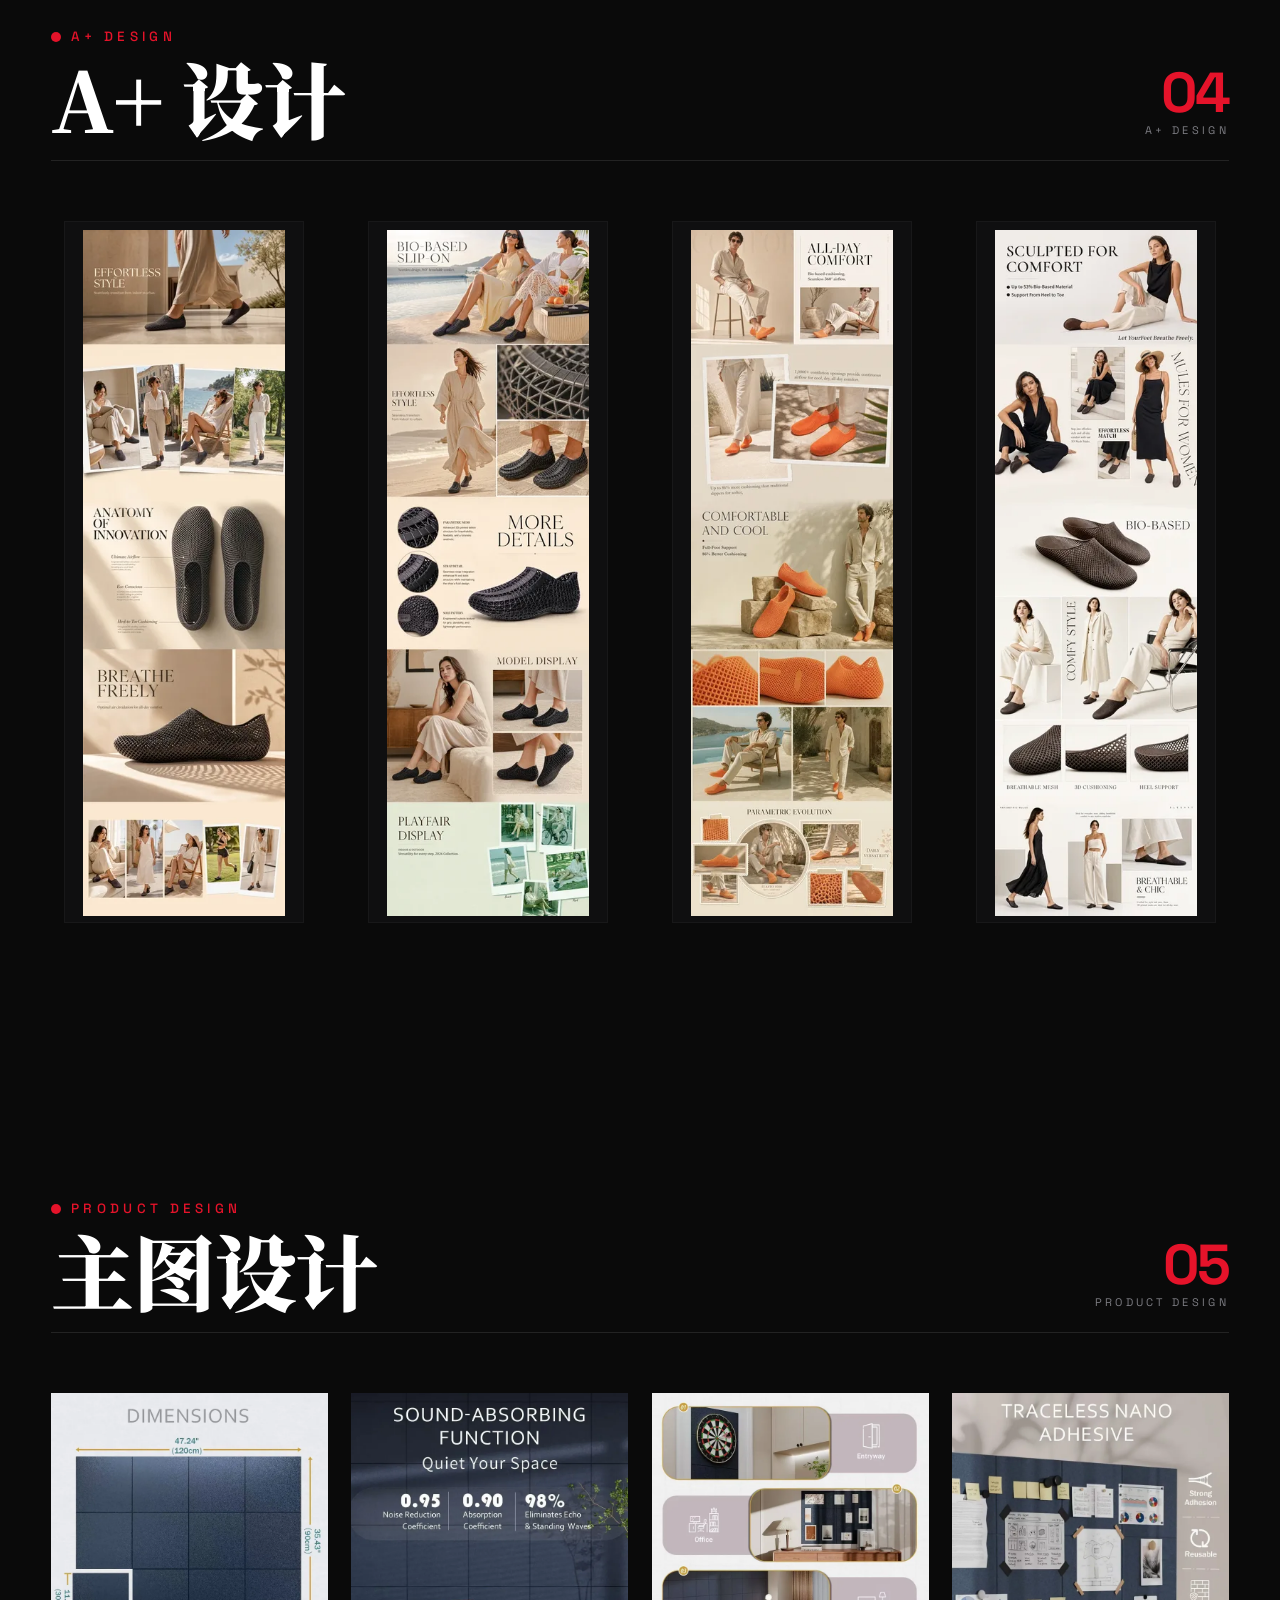
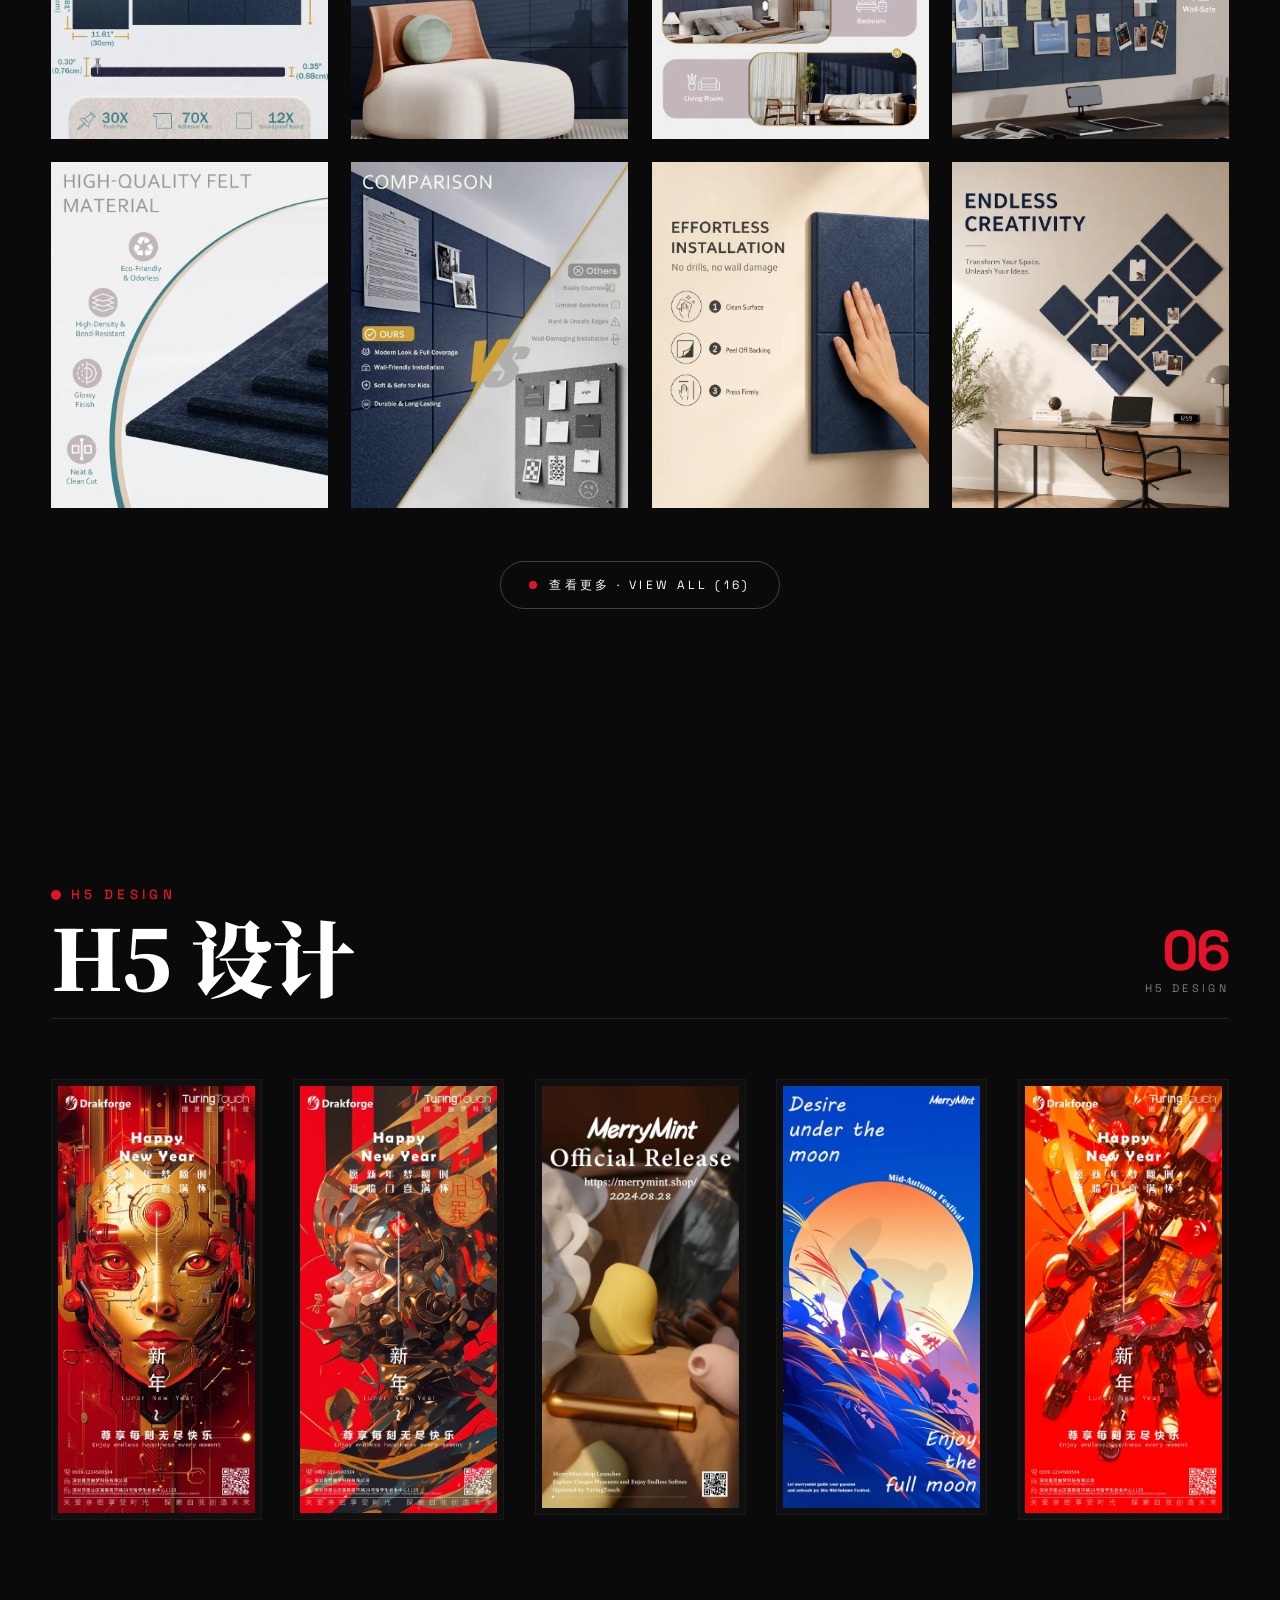
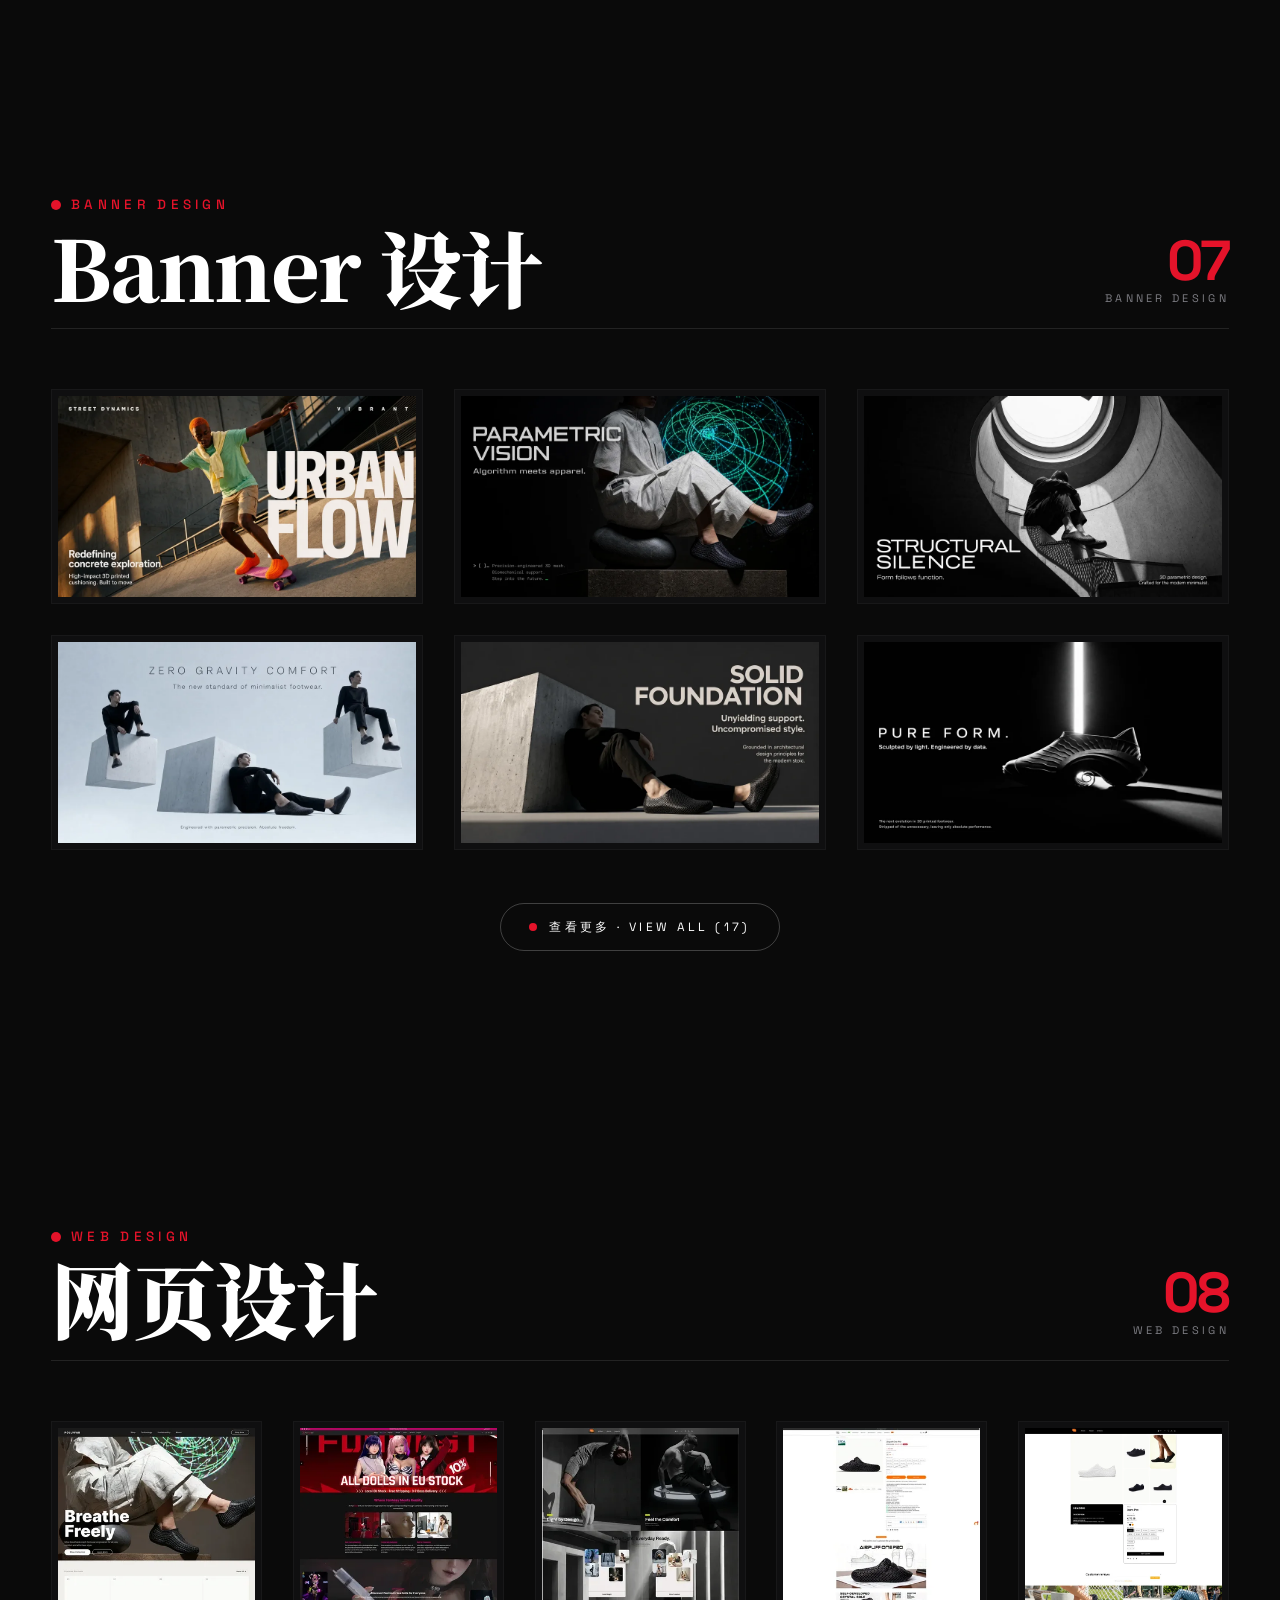
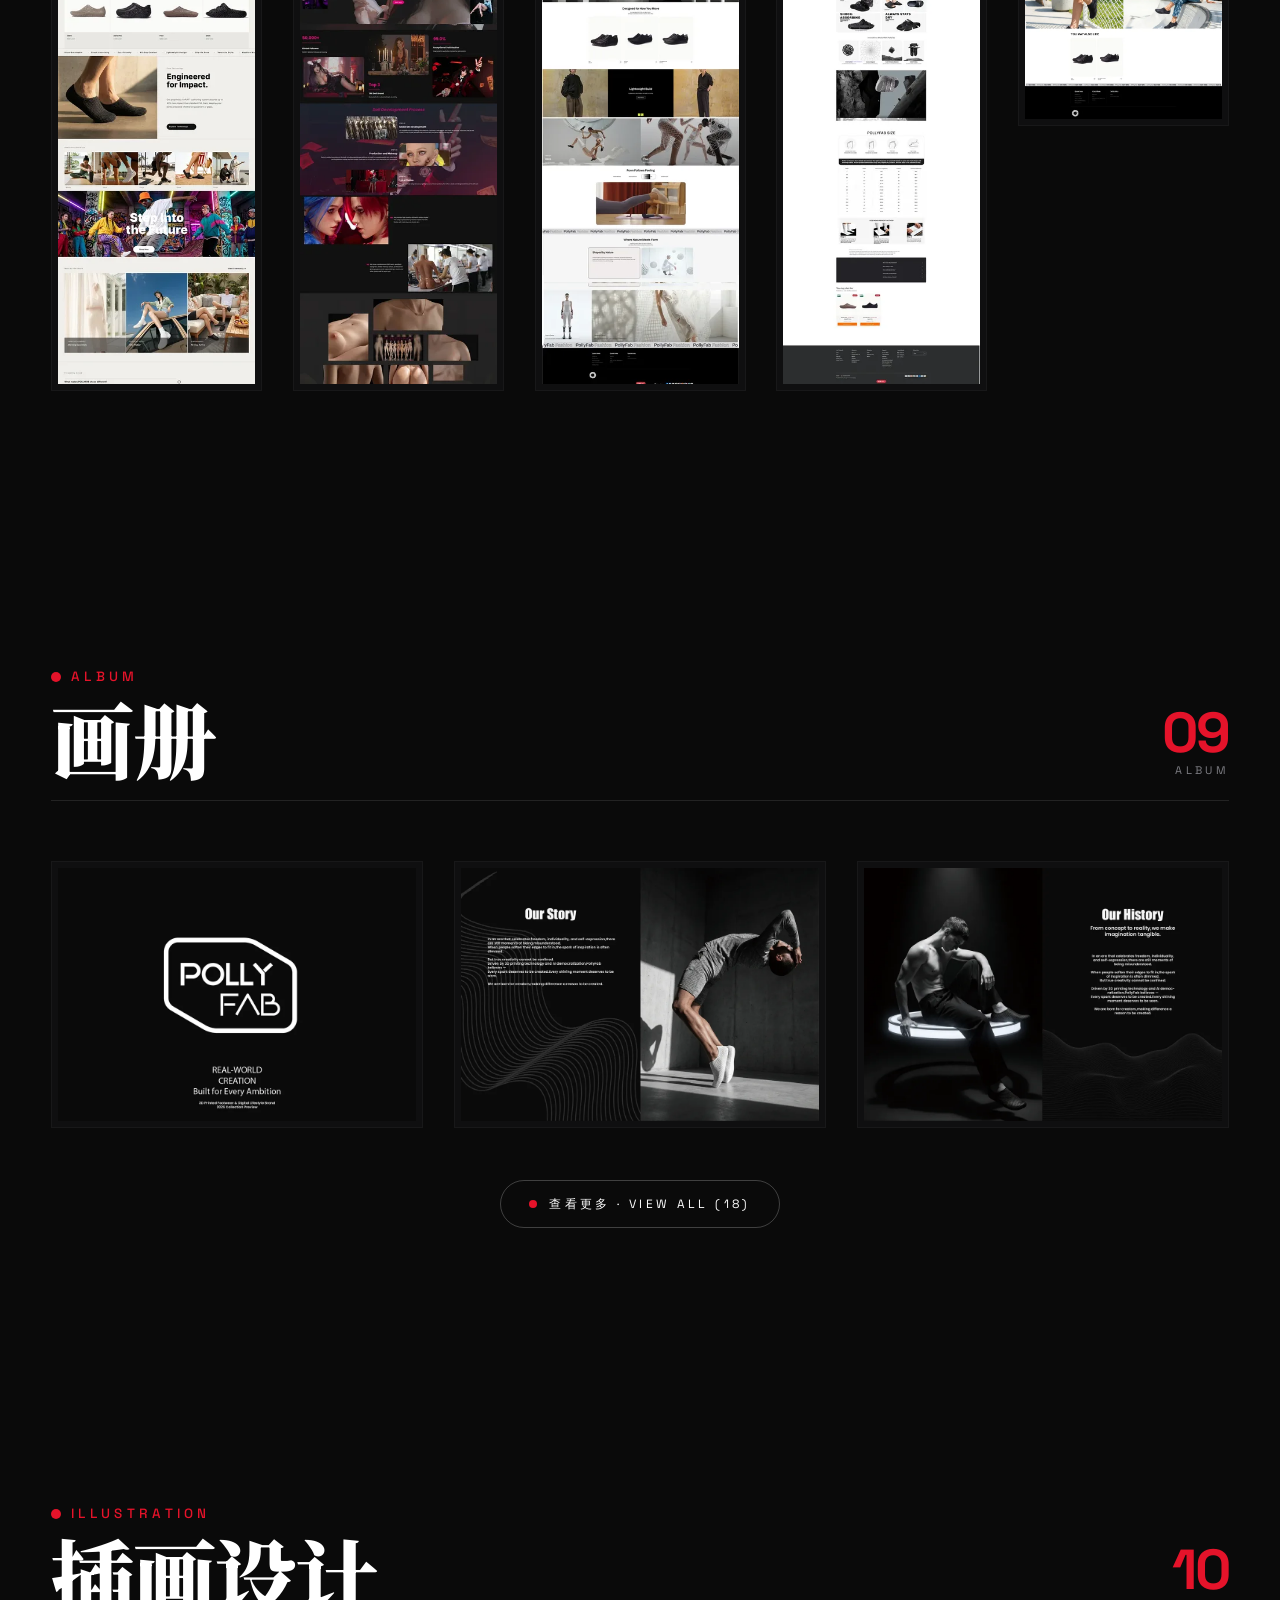
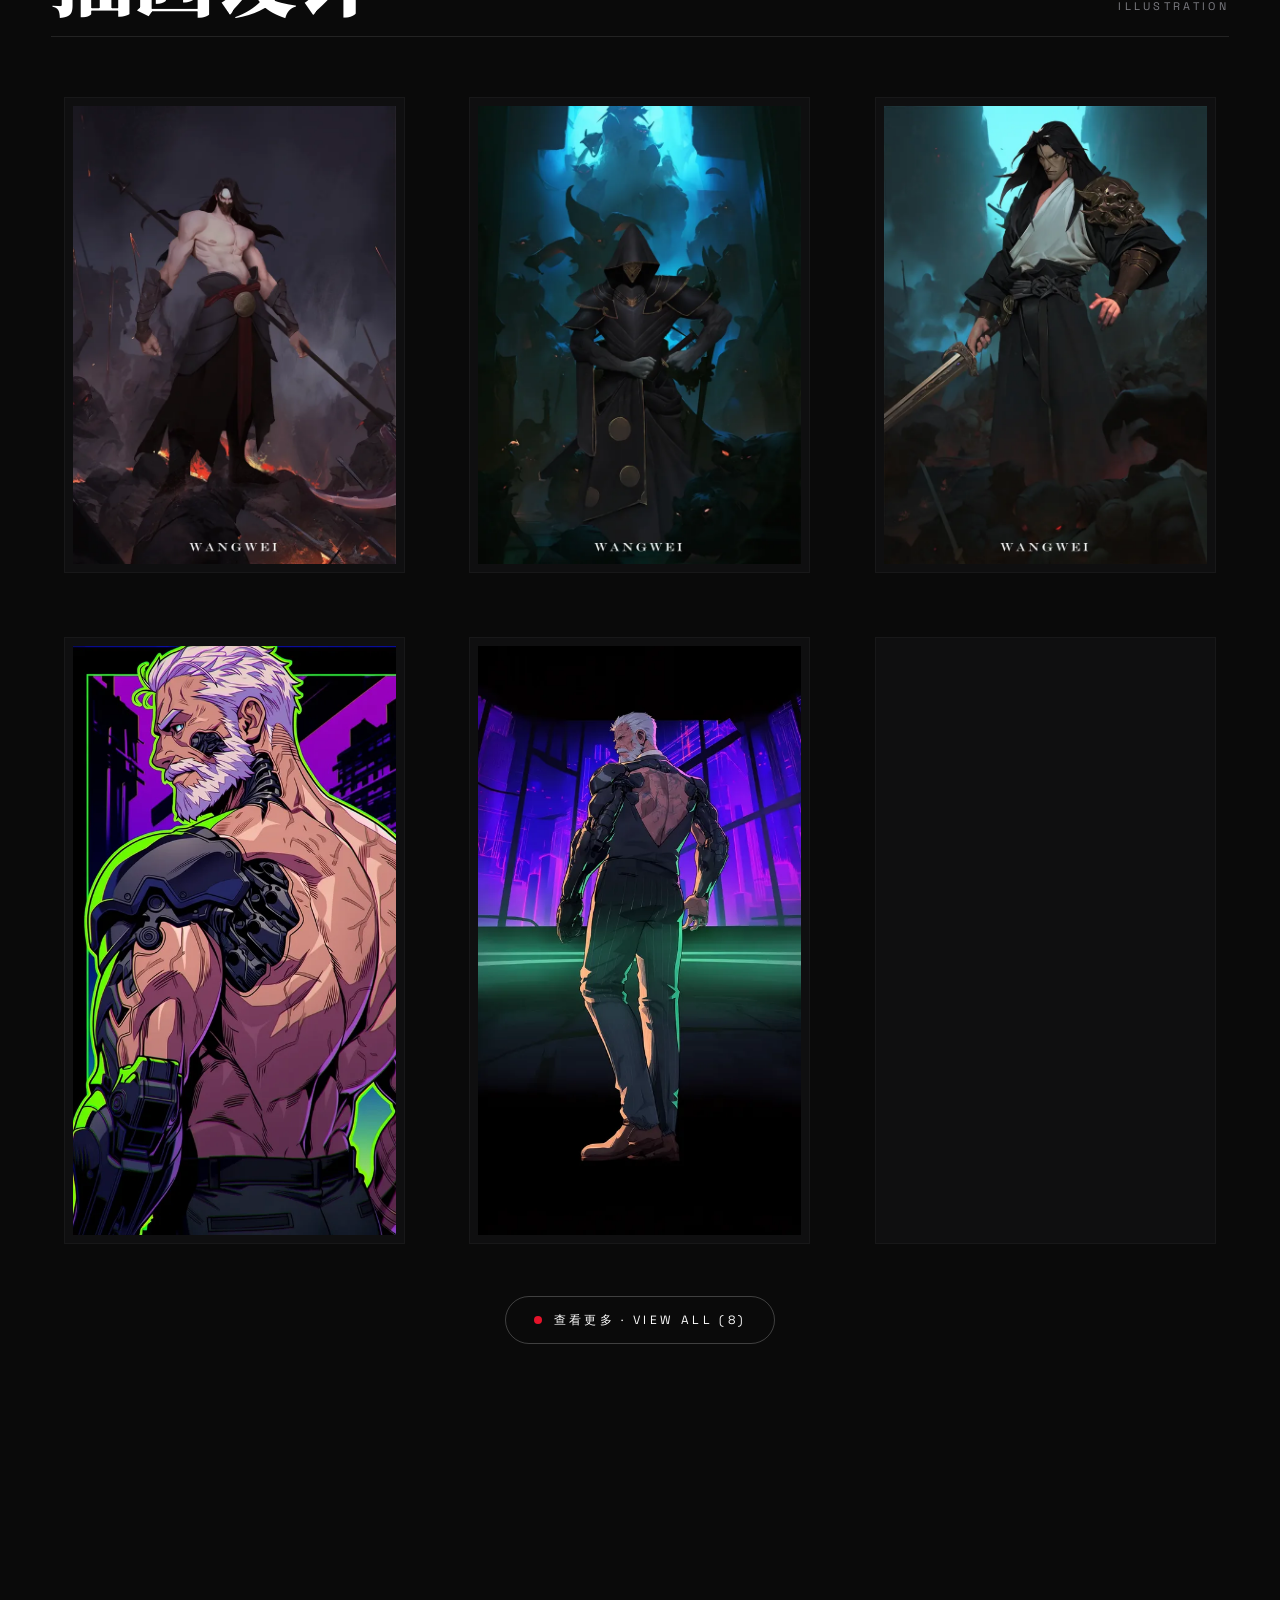
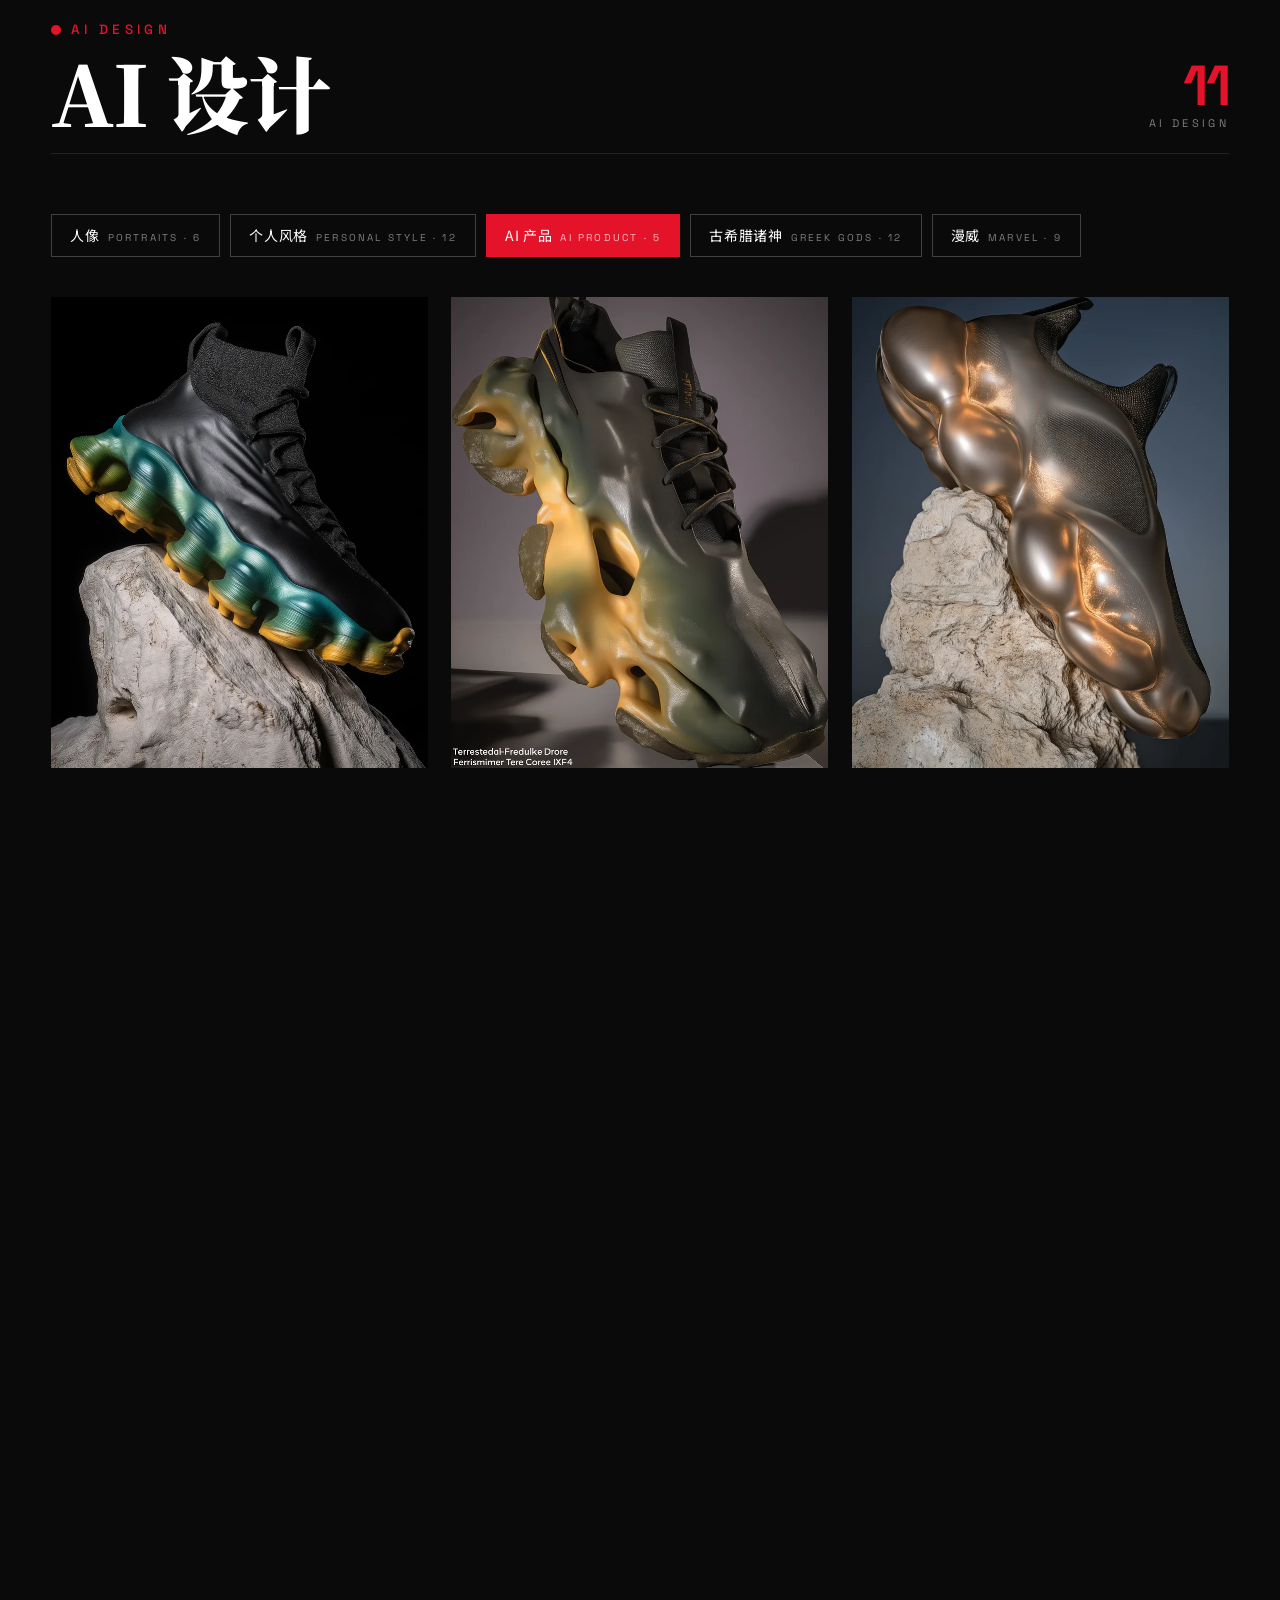
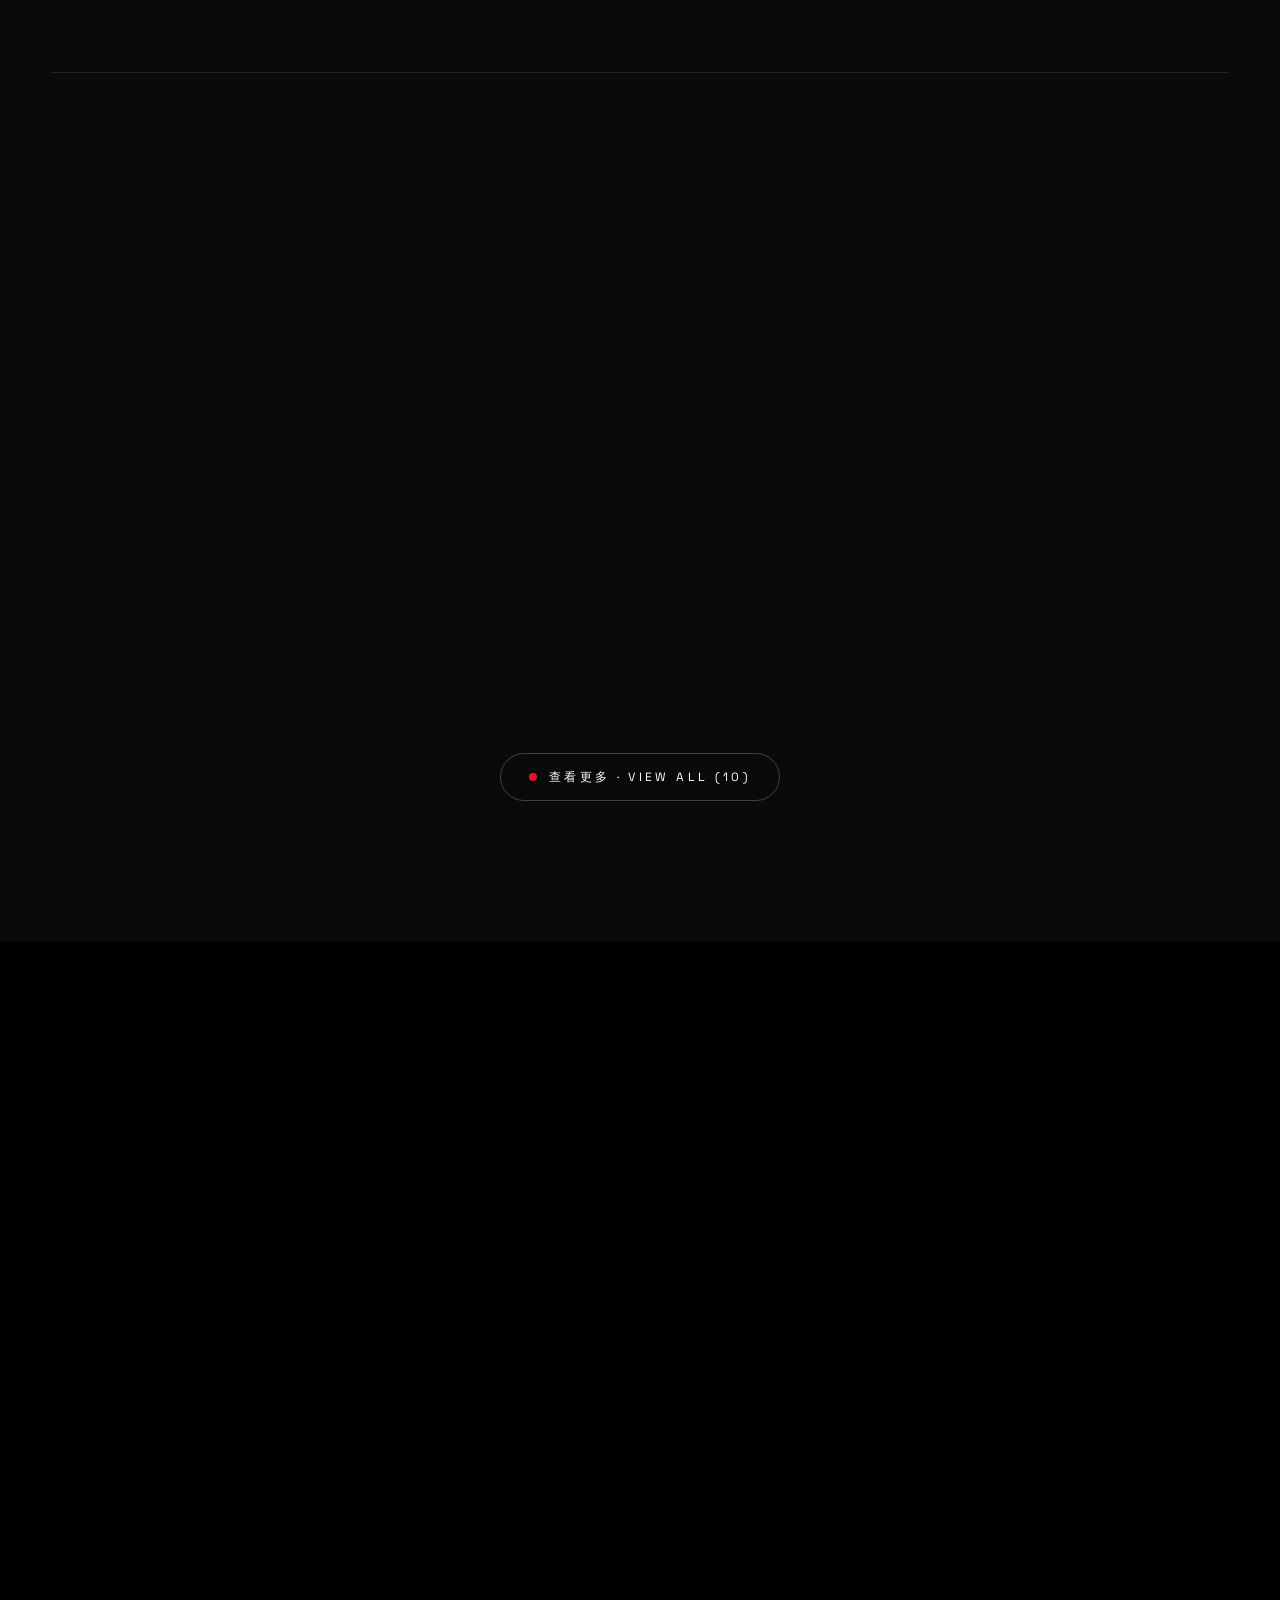
==== commit 66b2ee20: "feat: add Zhenai Qixi reel" ====
--- a/index.html
+++ b/index.html
@@ -274,6 +274,7 @@
 .reel-slide{position:absolute;inset:0;opacity:0;transition:opacity .6s cubic-bezier(.2,.7,.2,1);pointer-events:none}
 .reel-slide.active{opacity:1;pointer-events:auto;z-index:2}
 .reel-slide video{width:100%;height:100%;object-fit:cover;display:block;background:#000}
+.reel-slide.contain video{object-fit:contain}
 .reel-slide .reel-meta{position:absolute;left:18px;bottom:14px;display:flex;align-items:center;gap:14px;font-family:var(--font-en);font-size:11px;letter-spacing:.22em;text-transform:uppercase;color:#fff;z-index:3;mix-blend-mode:difference;pointer-events:none}
 .reel-slide .reel-meta b{color:var(--red);font-weight:700;letter-spacing:.22em}
 .reel-slide .reel-tag{position:absolute;top:18px;left:18px;font-family:var(--font-en);font-size:11px;letter-spacing:.22em;text-transform:uppercase;background:var(--red);color:#fff;padding:7px 13px;display:flex;gap:8px;align-items:center;z-index:3}
@@ -877,6 +878,7 @@
   { src: 'videos/zhenai-avatar.mp4', poster: 'videos/zhenai-avatar-poster.jpg', tag: '珍爱网 · 虚拟角色', title: 'AI CHARACTER REEL', year: '2026' },
   { src: 'videos/chase.mp4', poster: 'videos/chase-poster.jpg', tag: '追逐 · AI 动态短片', title: 'AI CHASE REEL', year: '2026' },
   { src: 'videos/traverse.mp4', poster: 'videos/traverse-poster.jpg', tag: '穿越 · AI 动态短片', title: 'AI TRAVERSE REEL', year: '2026' },
+  { src: 'videos/zhenai-qixi.mp4', poster: 'videos/zhenai-qixi-poster.jpg', tag: '珍爱网 · 七夕', title: 'AI QIXI REEL', year: '2026', fit: 'contain' },
   { src: 'videos/osuga.mp4', poster: 'videos/osuga-poster.jpg', tag: 'OSUGA · 大人糖', title: 'AI PRODUCT REEL', year: '2025' },
   { src: 'videos/motorcycle.mp4', poster: 'videos/motorcycle-poster.jpg', tag: 'MOTORCYCLE · 摩托车', title: 'AI VIDEO REEL', year: '2025' },
 ];
@@ -889,7 +891,7 @@
   let cur = 0;
   // build slides
   track.innerHTML = REEL_VIDEOS.map((v,i)=>`
-    <div class="reel-slide${i===0?' active':''} muted" data-i="${i}">
+    <div class="reel-slide${i===0?' active':''}${v.fit==='contain'?' contain':''} muted" data-i="${i}">
       <video preload="${i===0?'metadata':'none'}" playsinline muted loop poster="${v.poster||''}">
         <source src="${v.src}" type="video/mp4">
       </video>
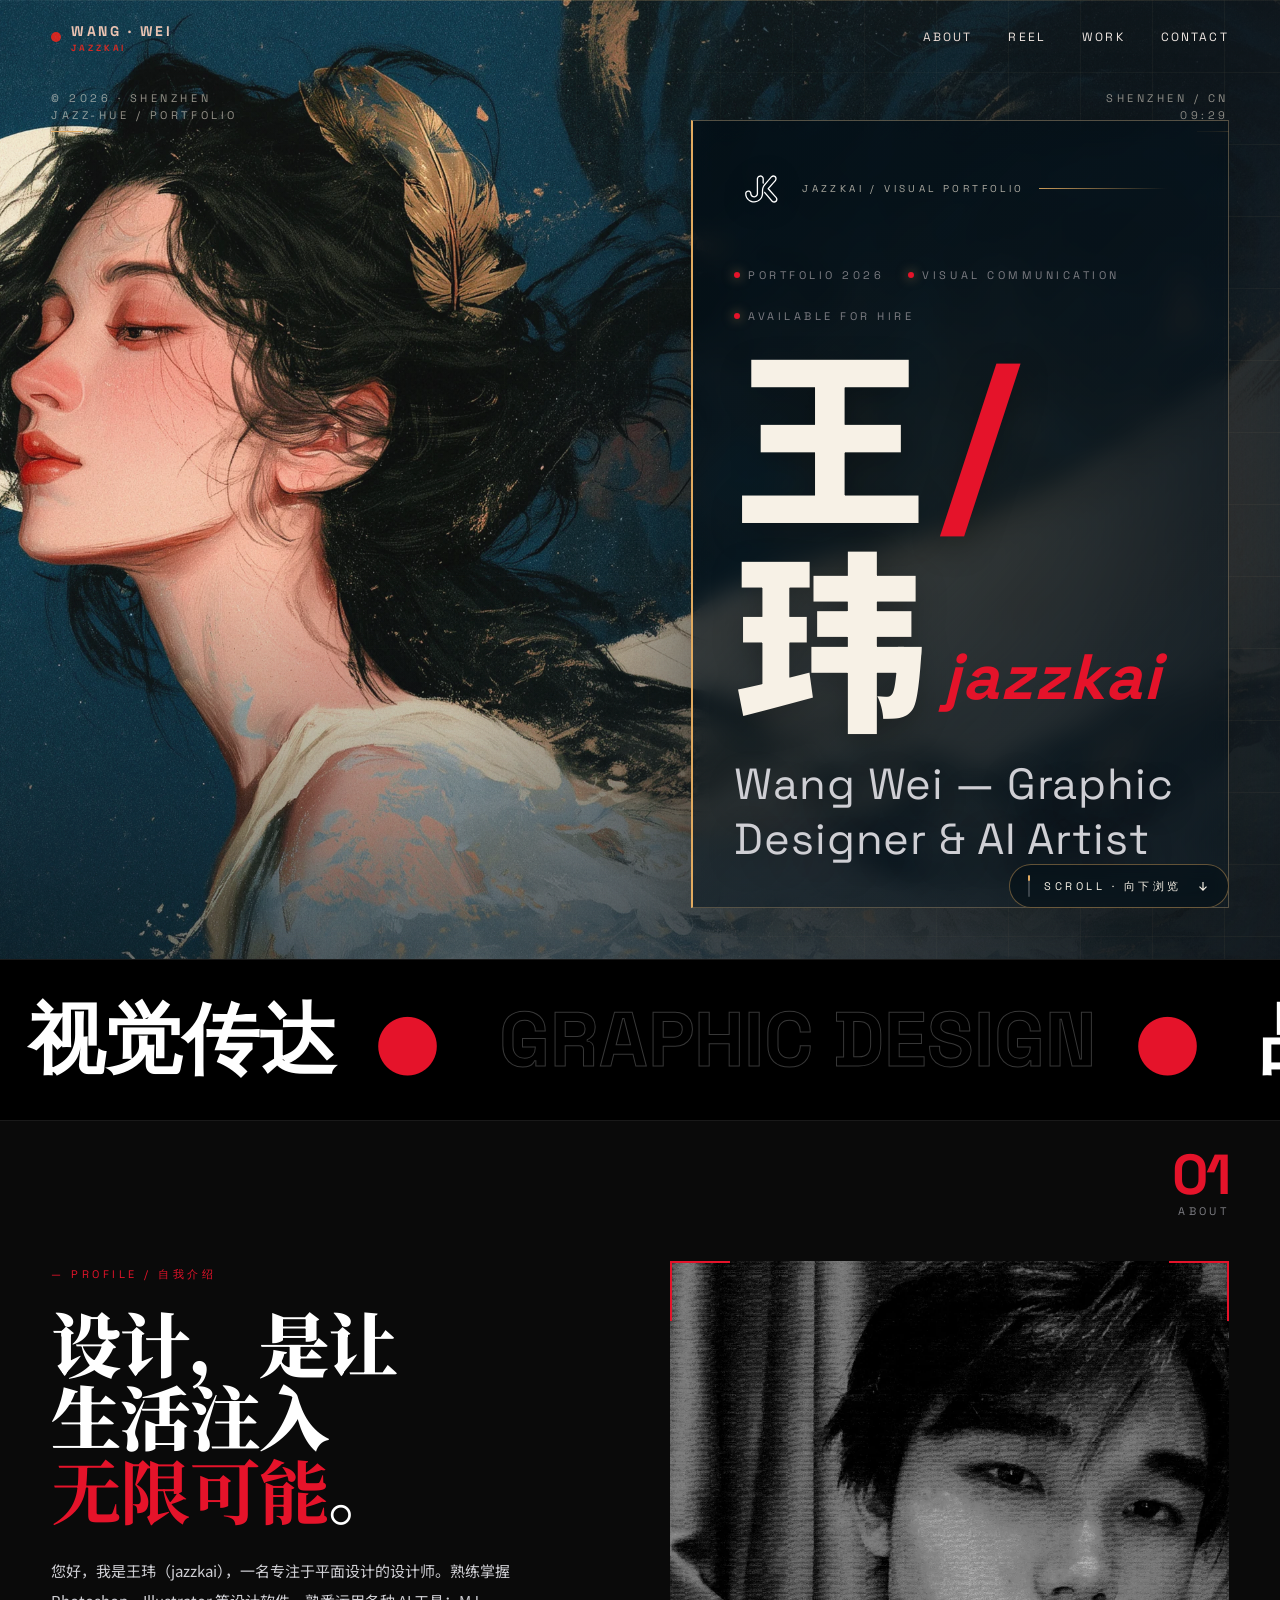
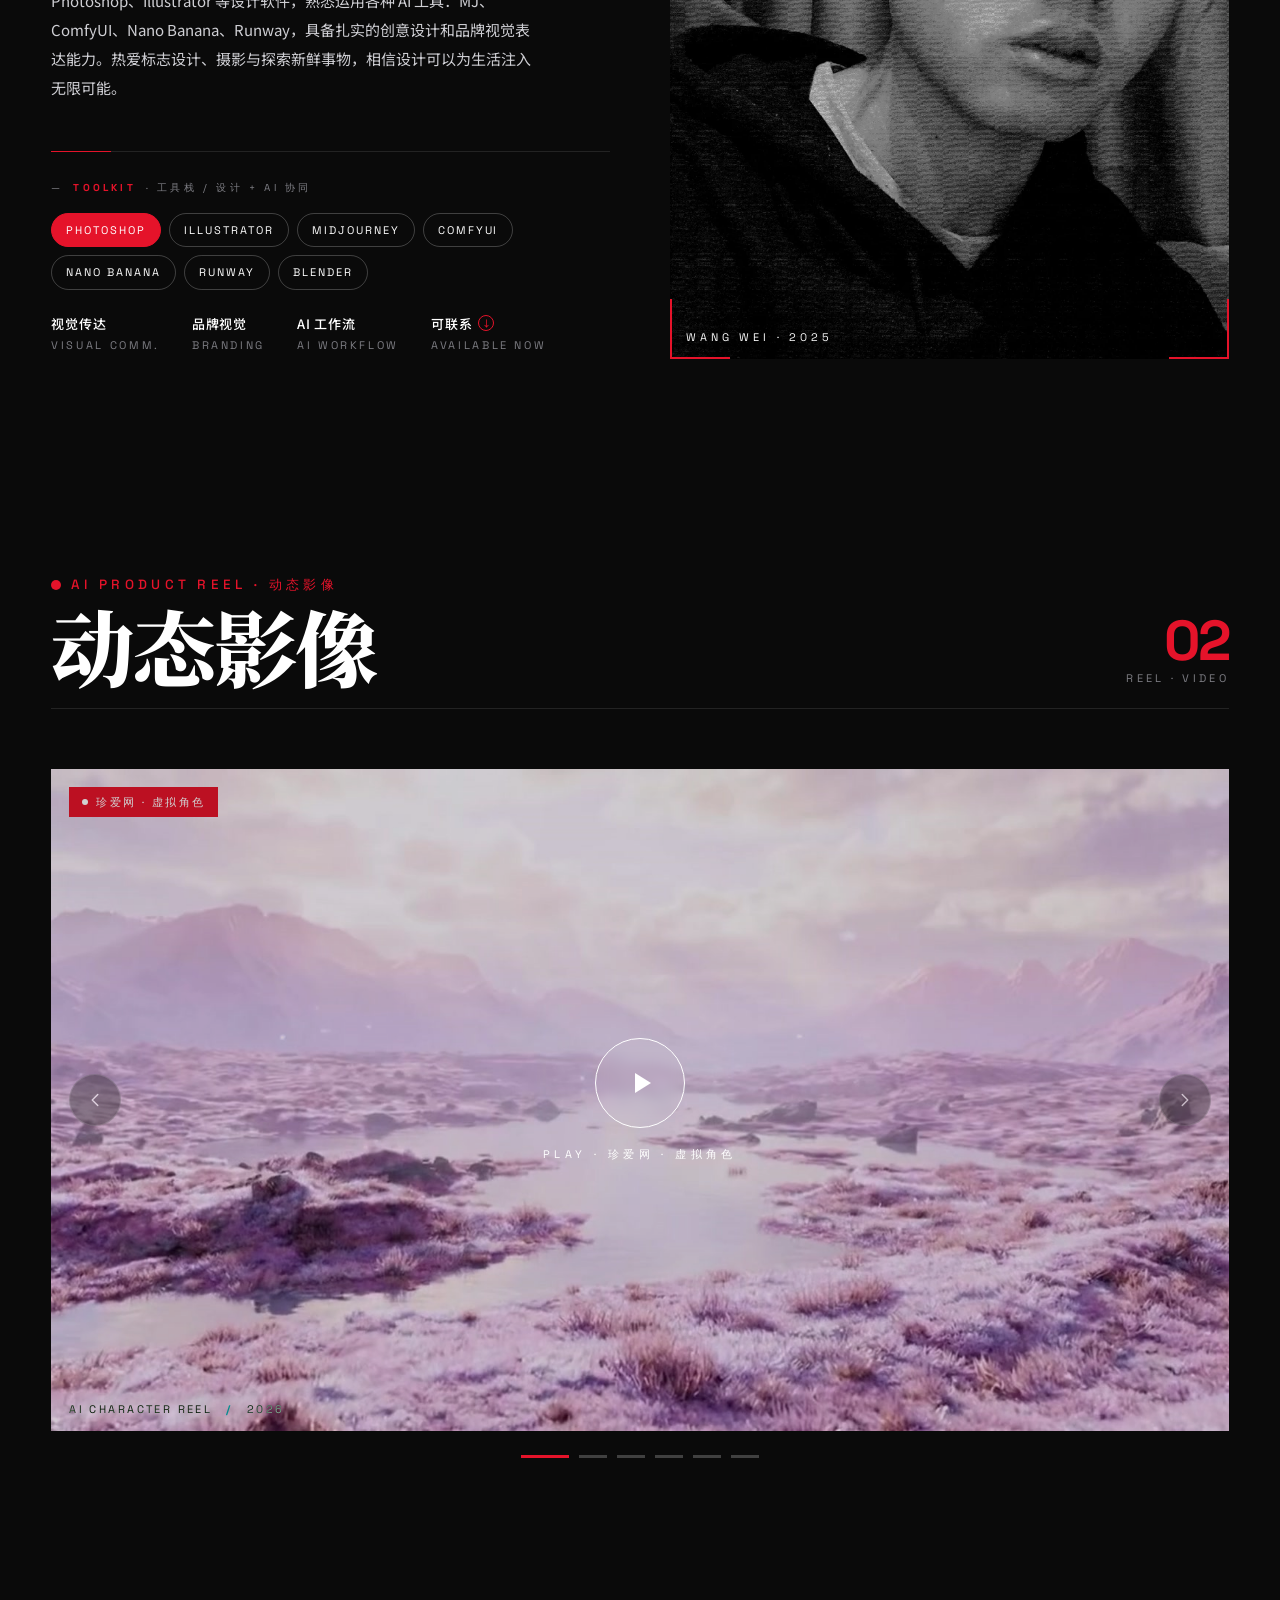
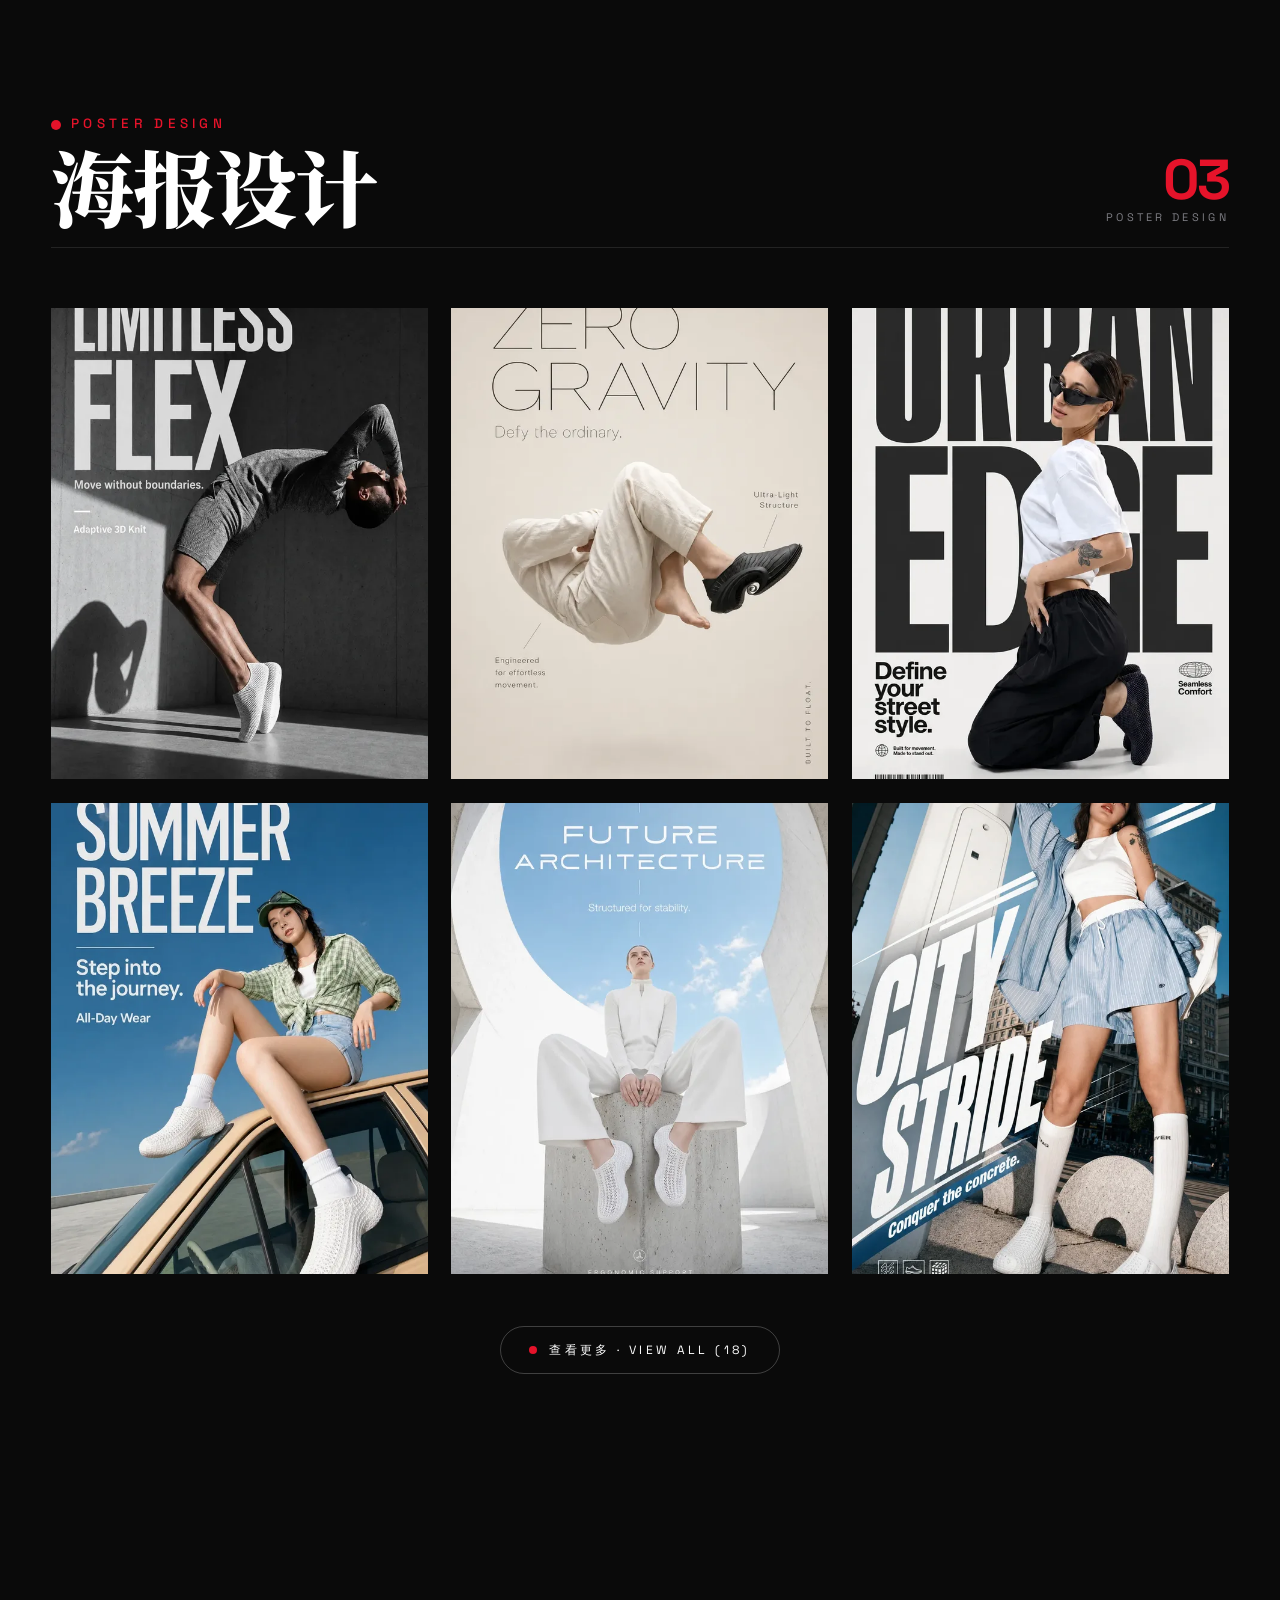
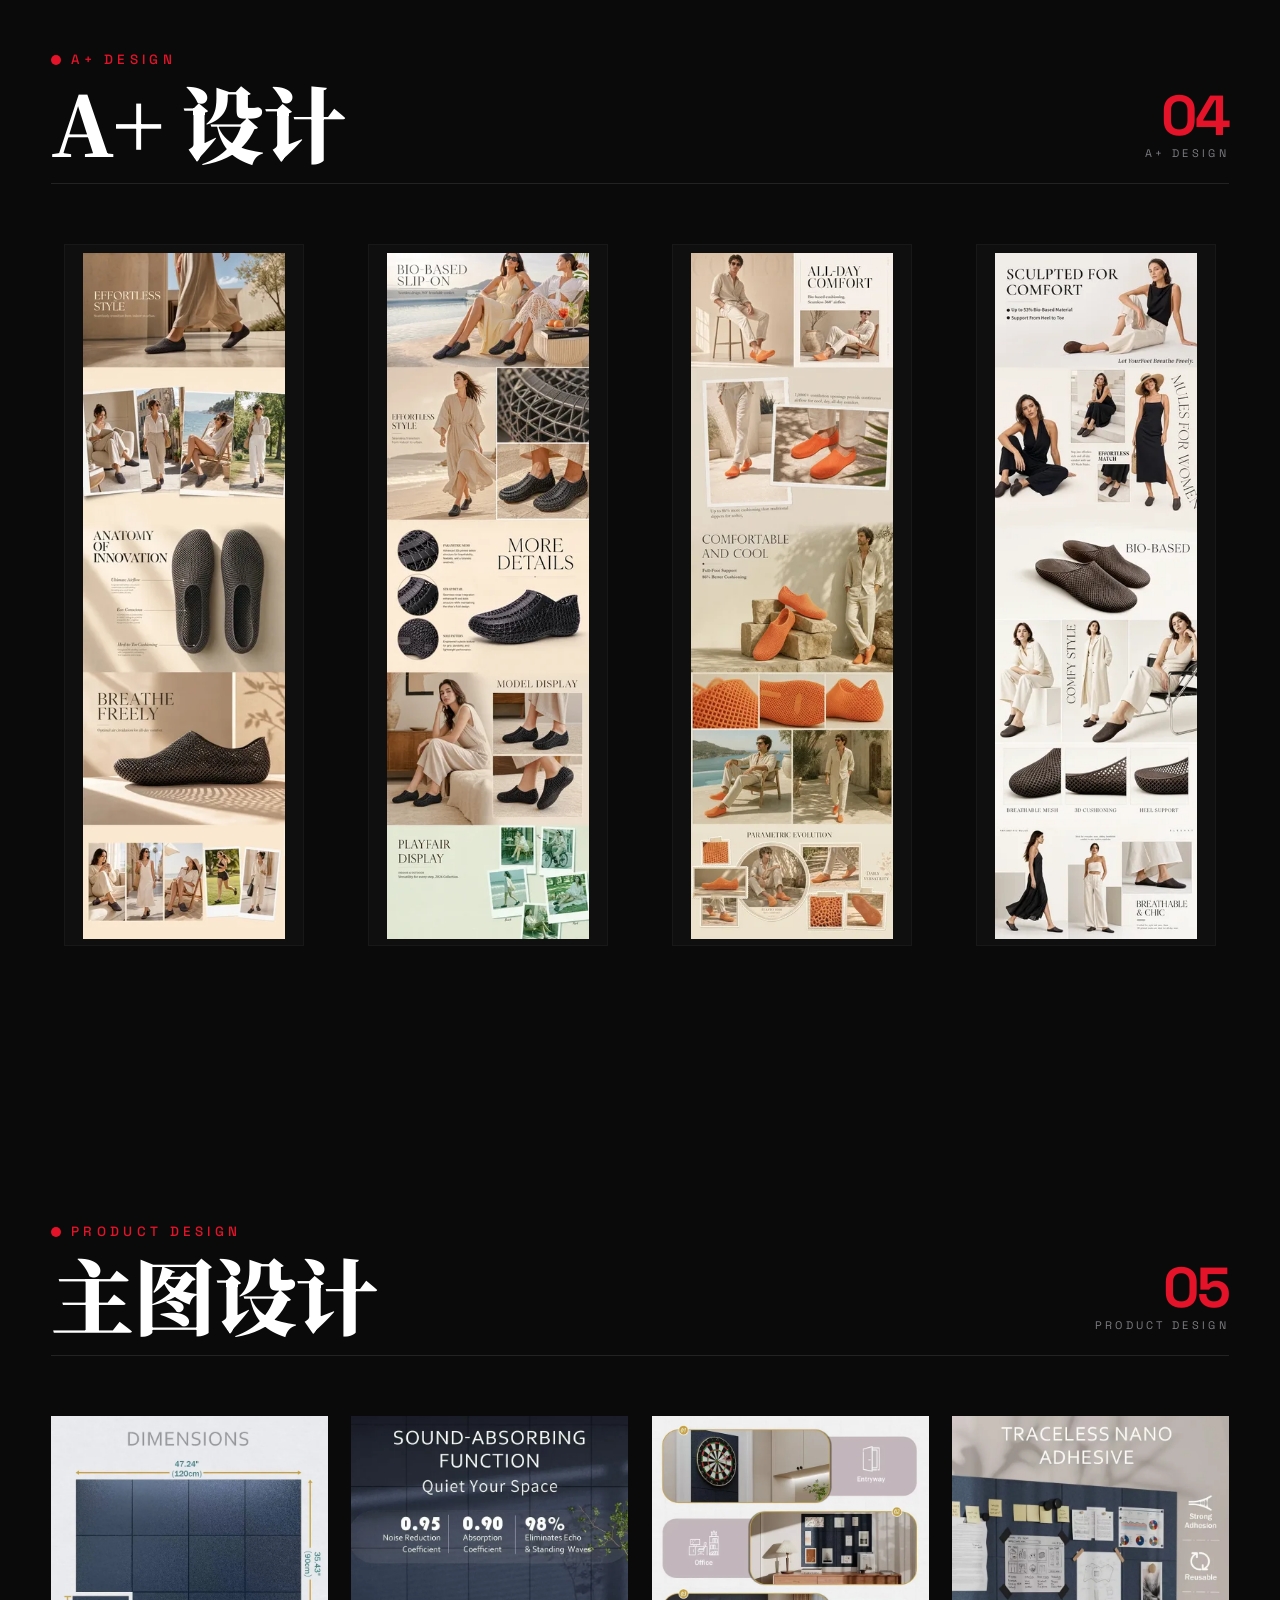
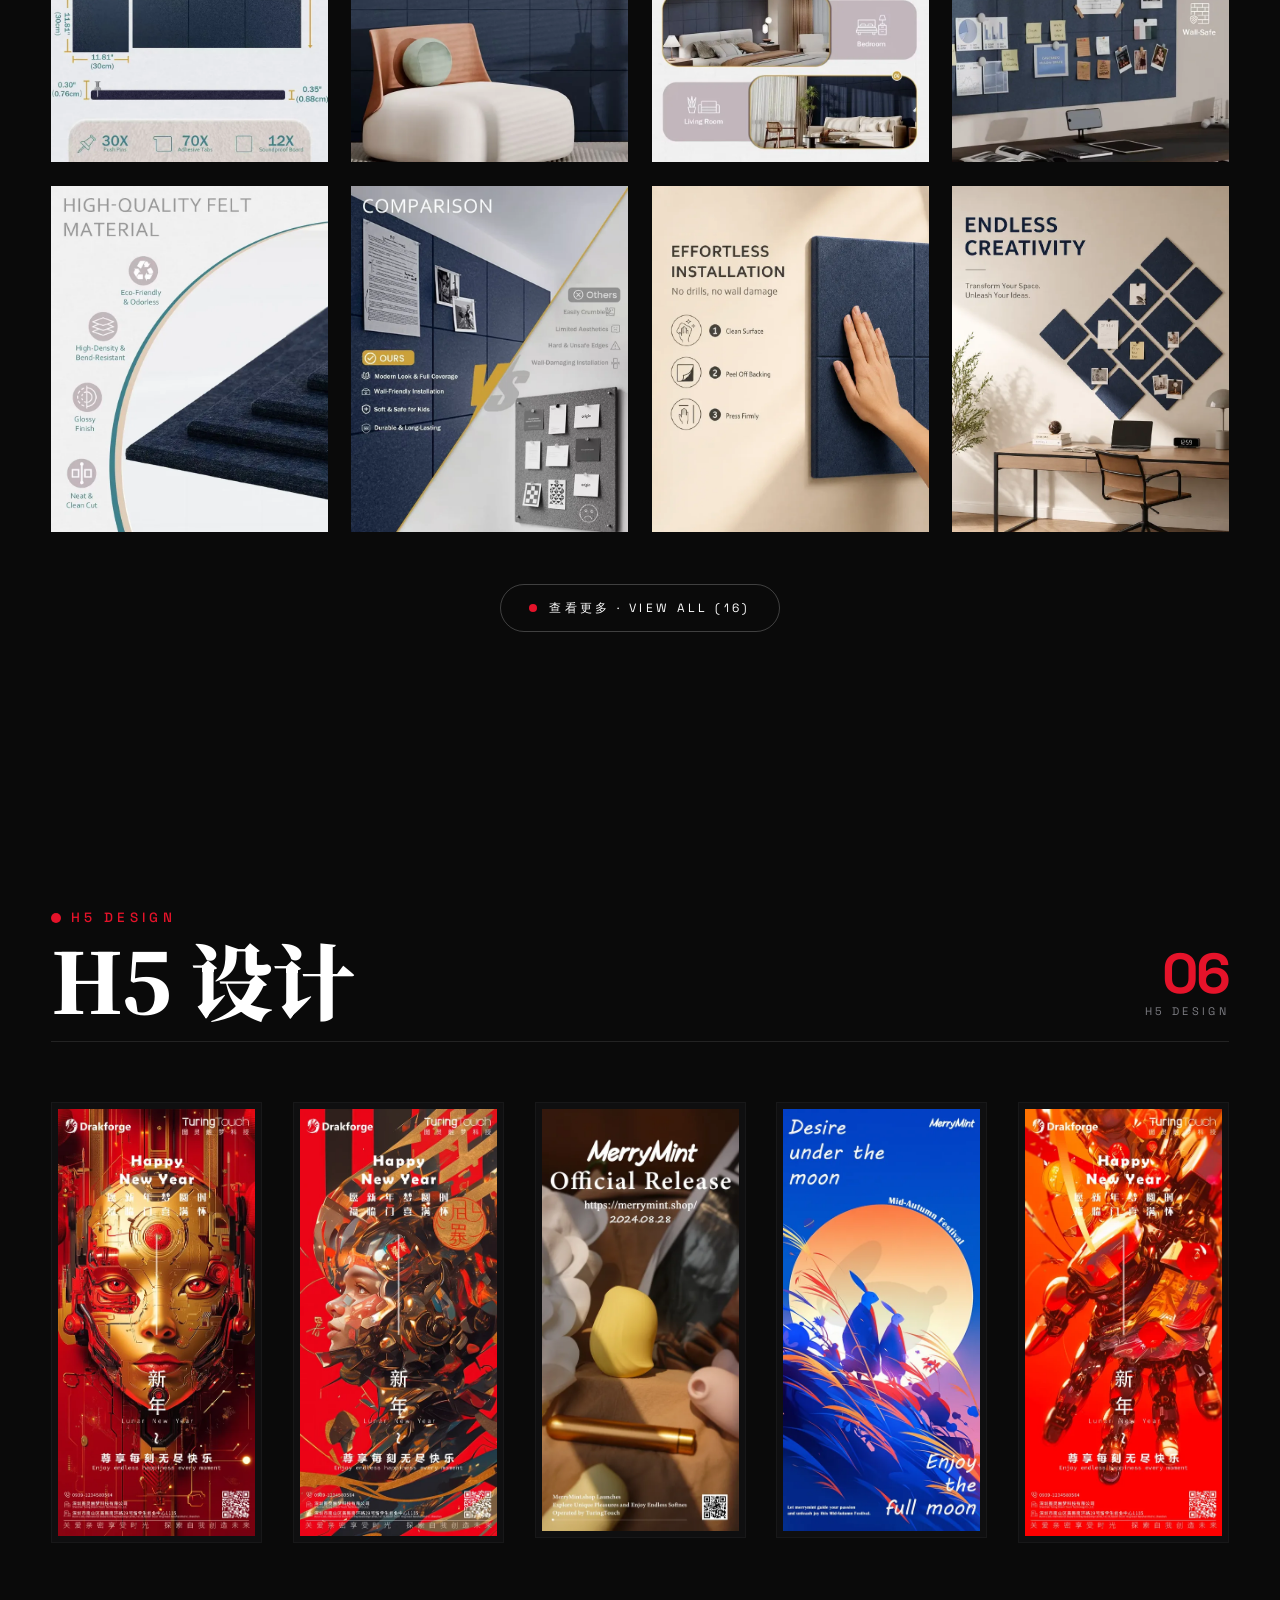
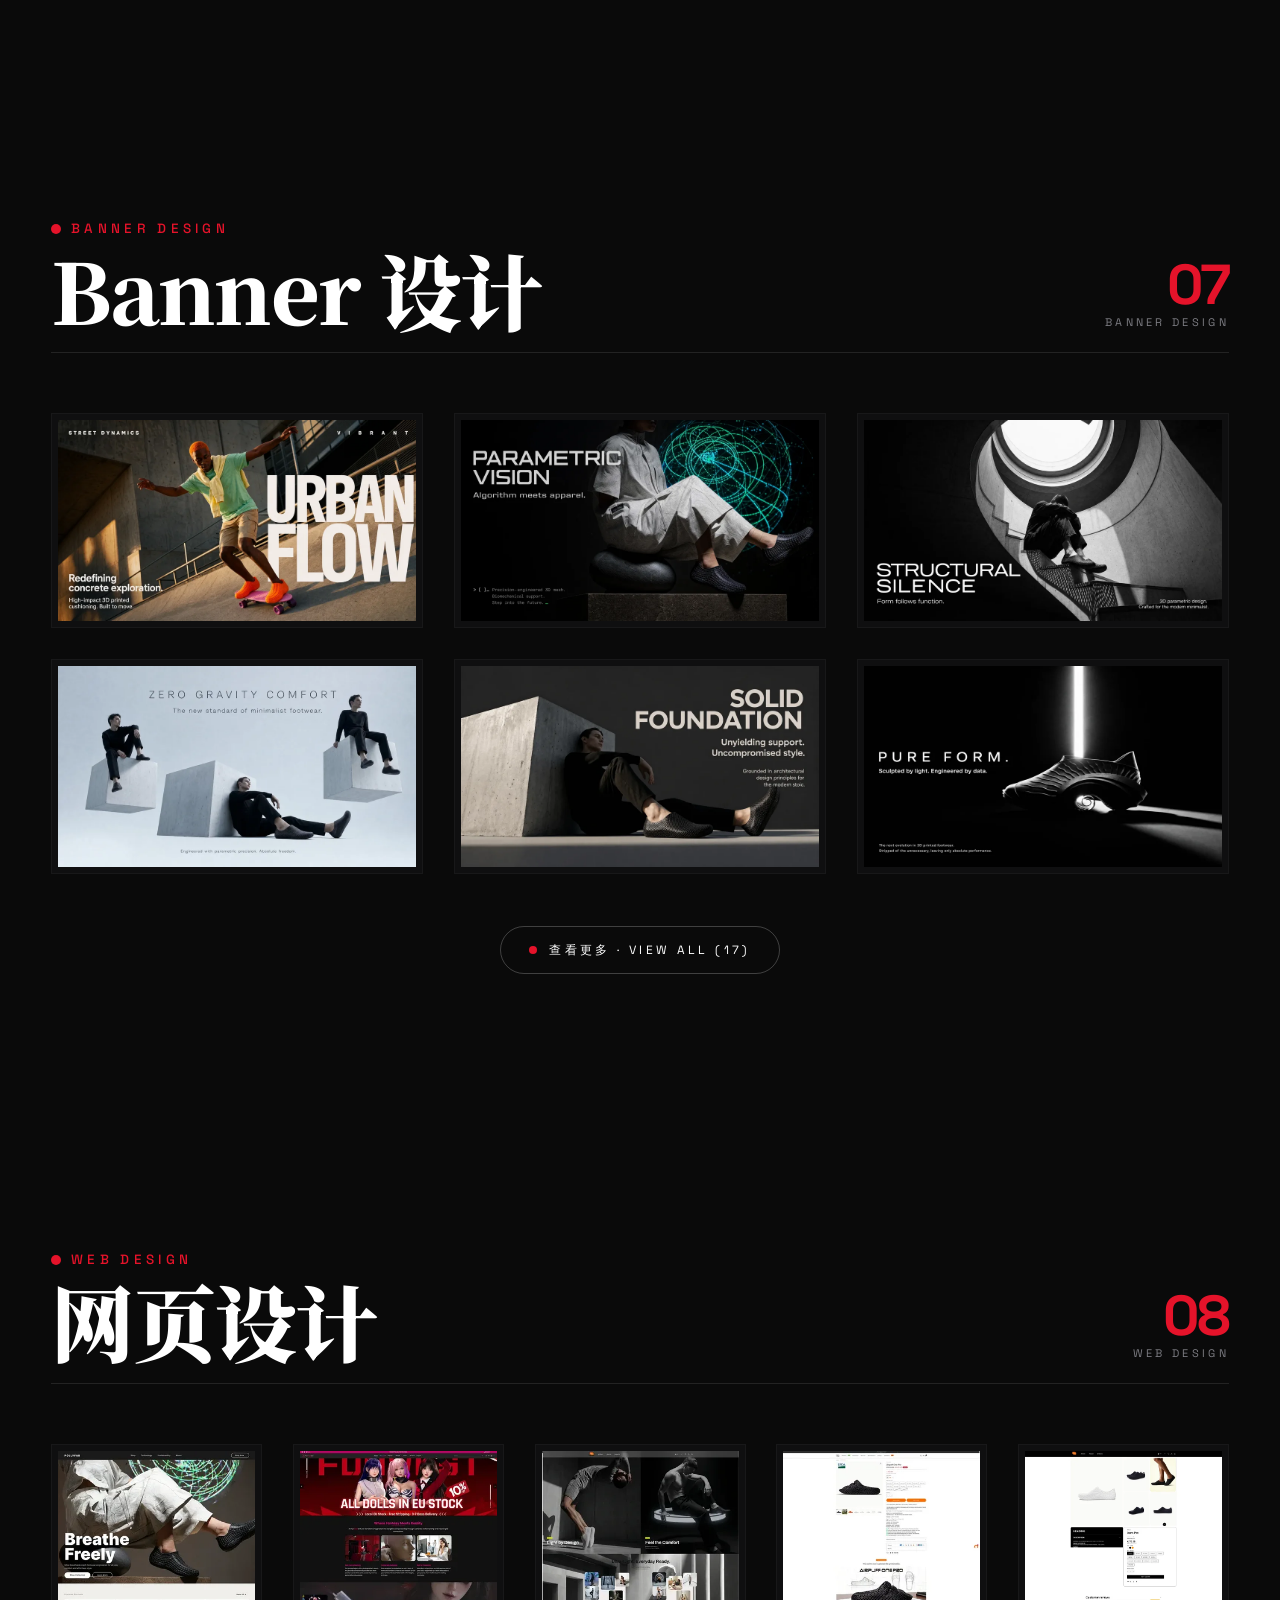
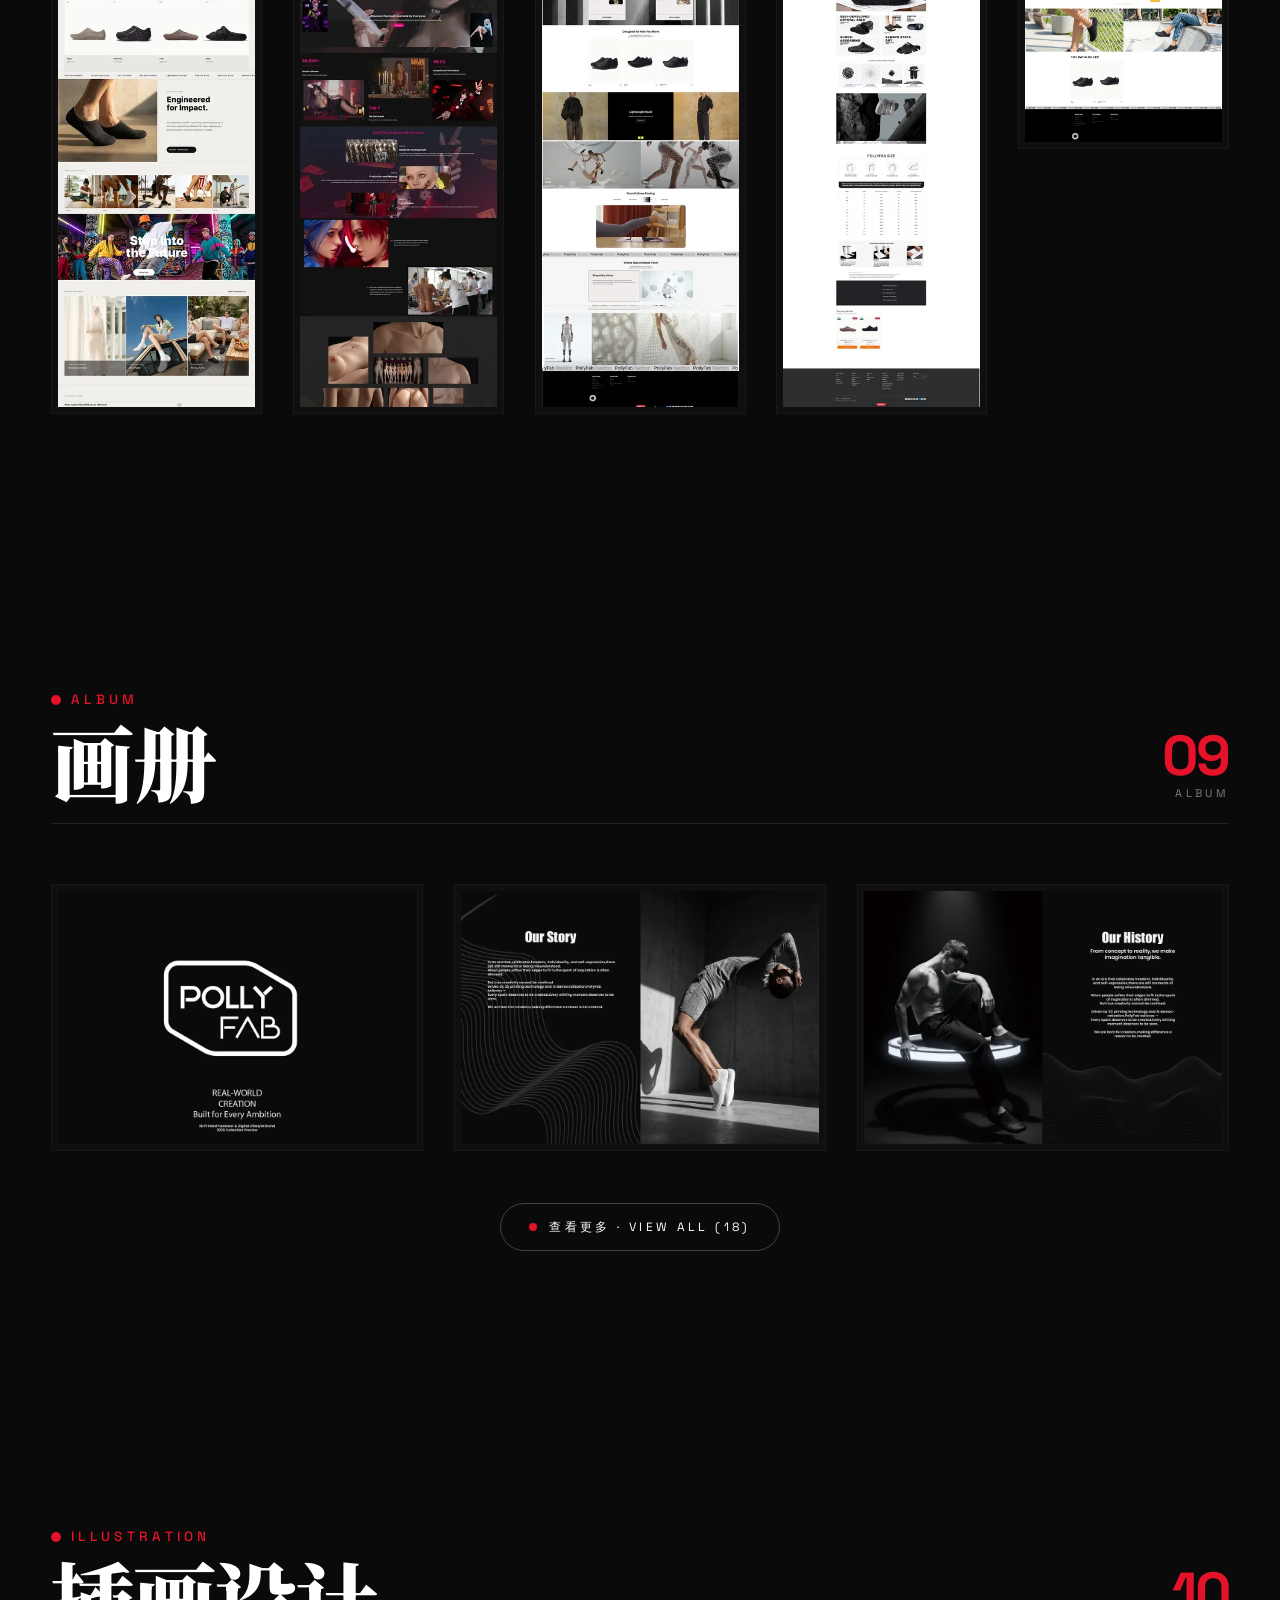
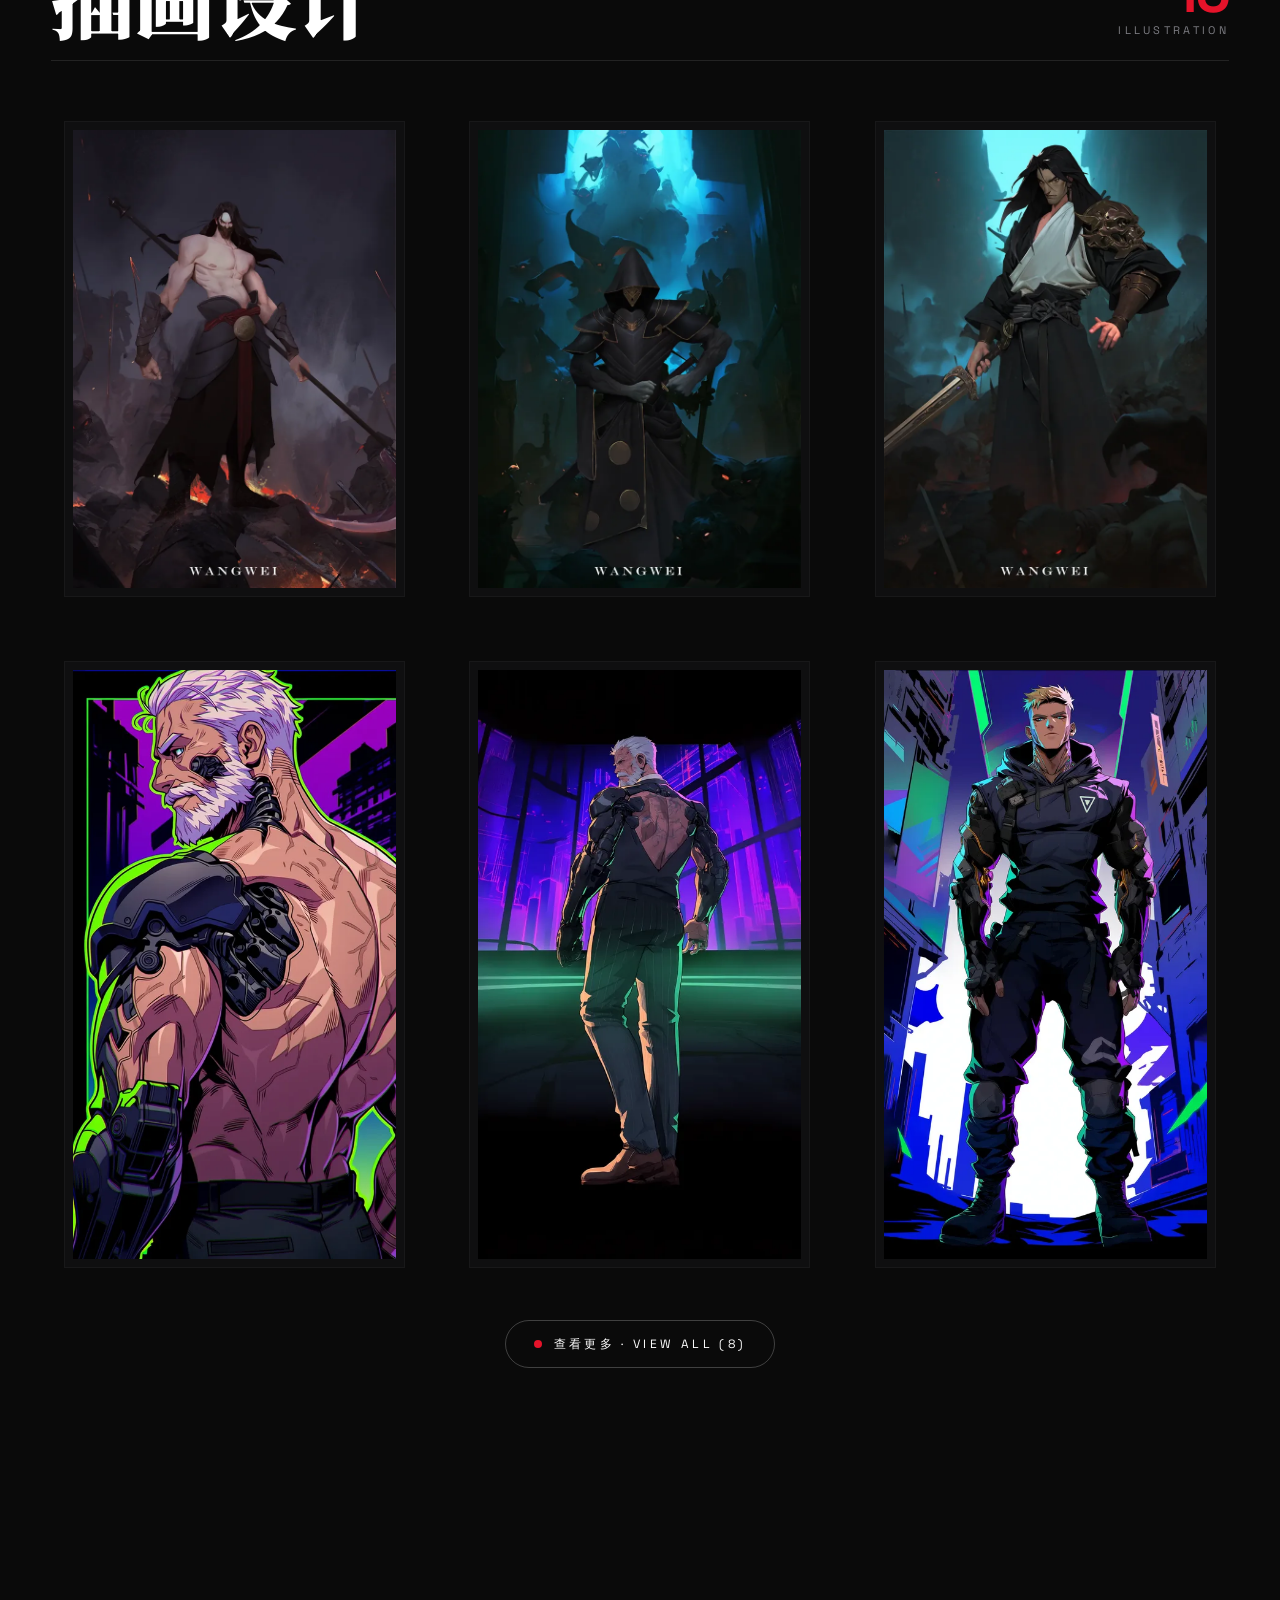
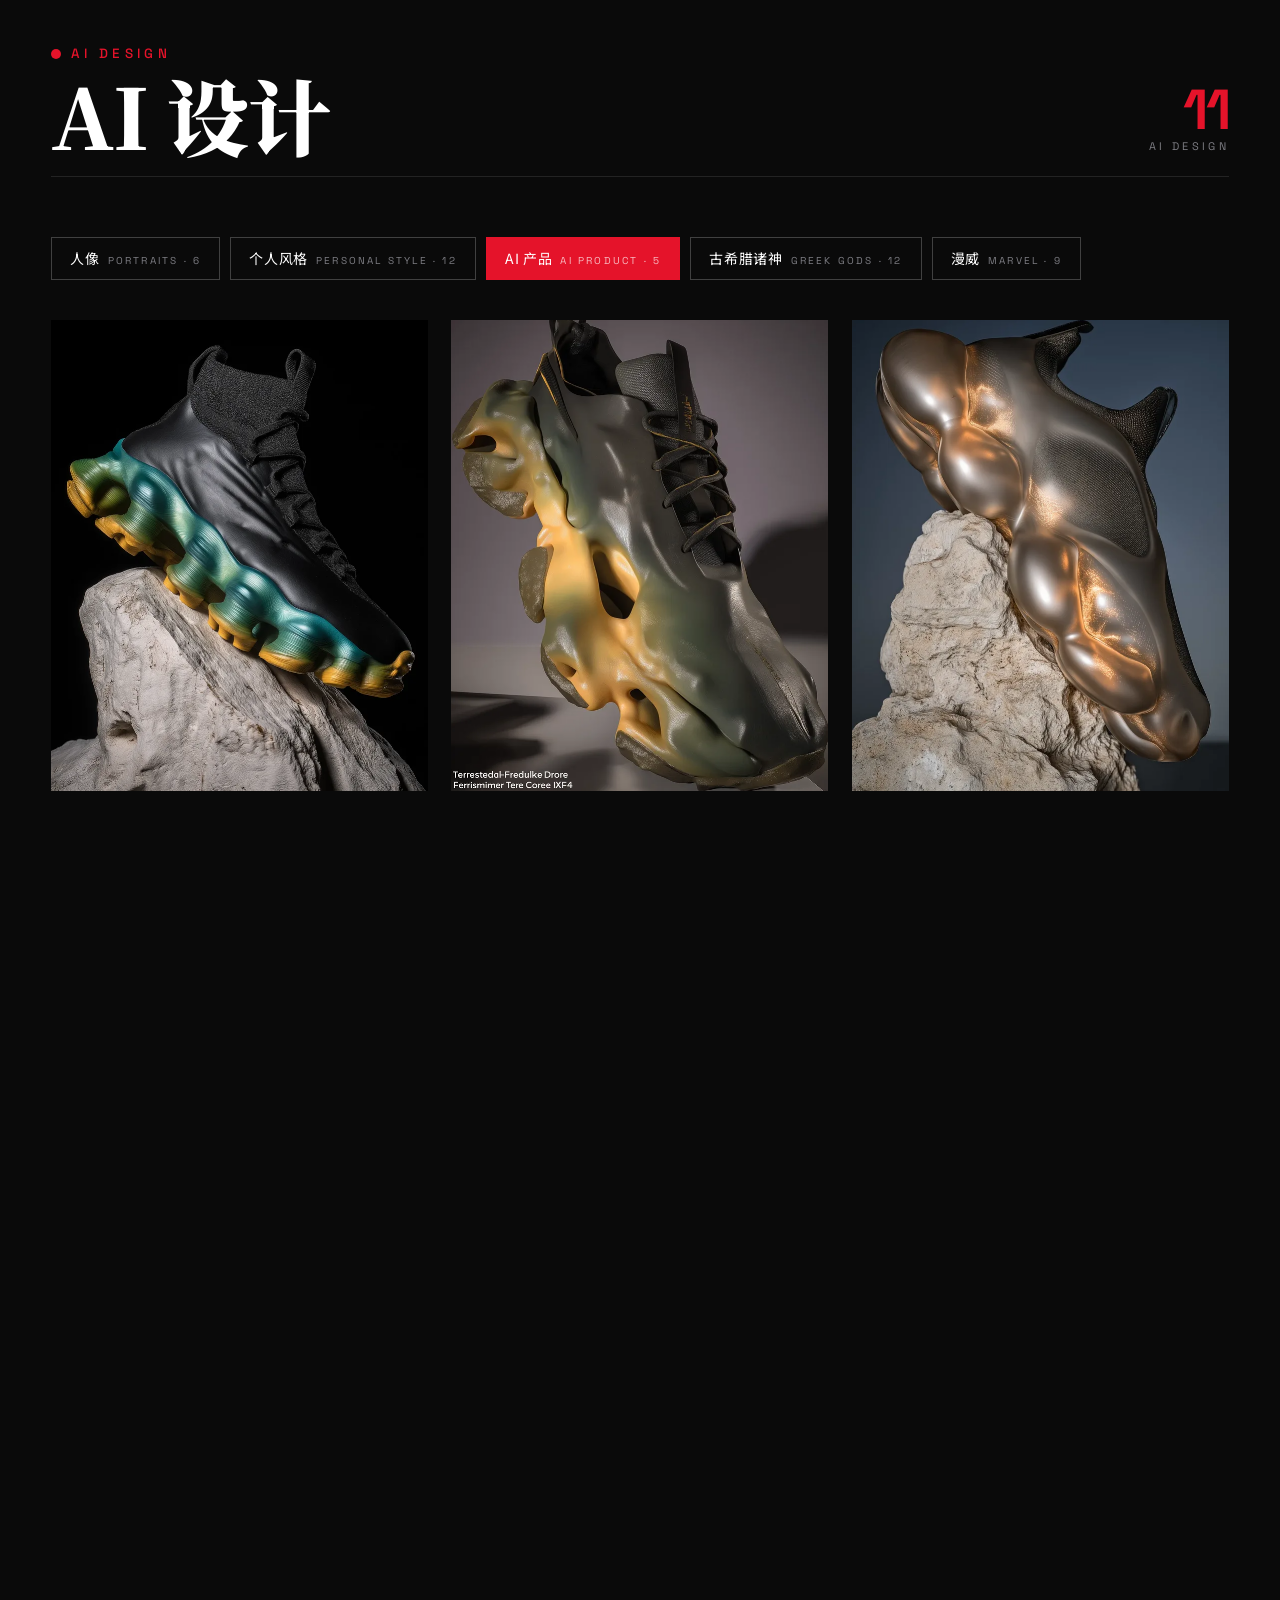
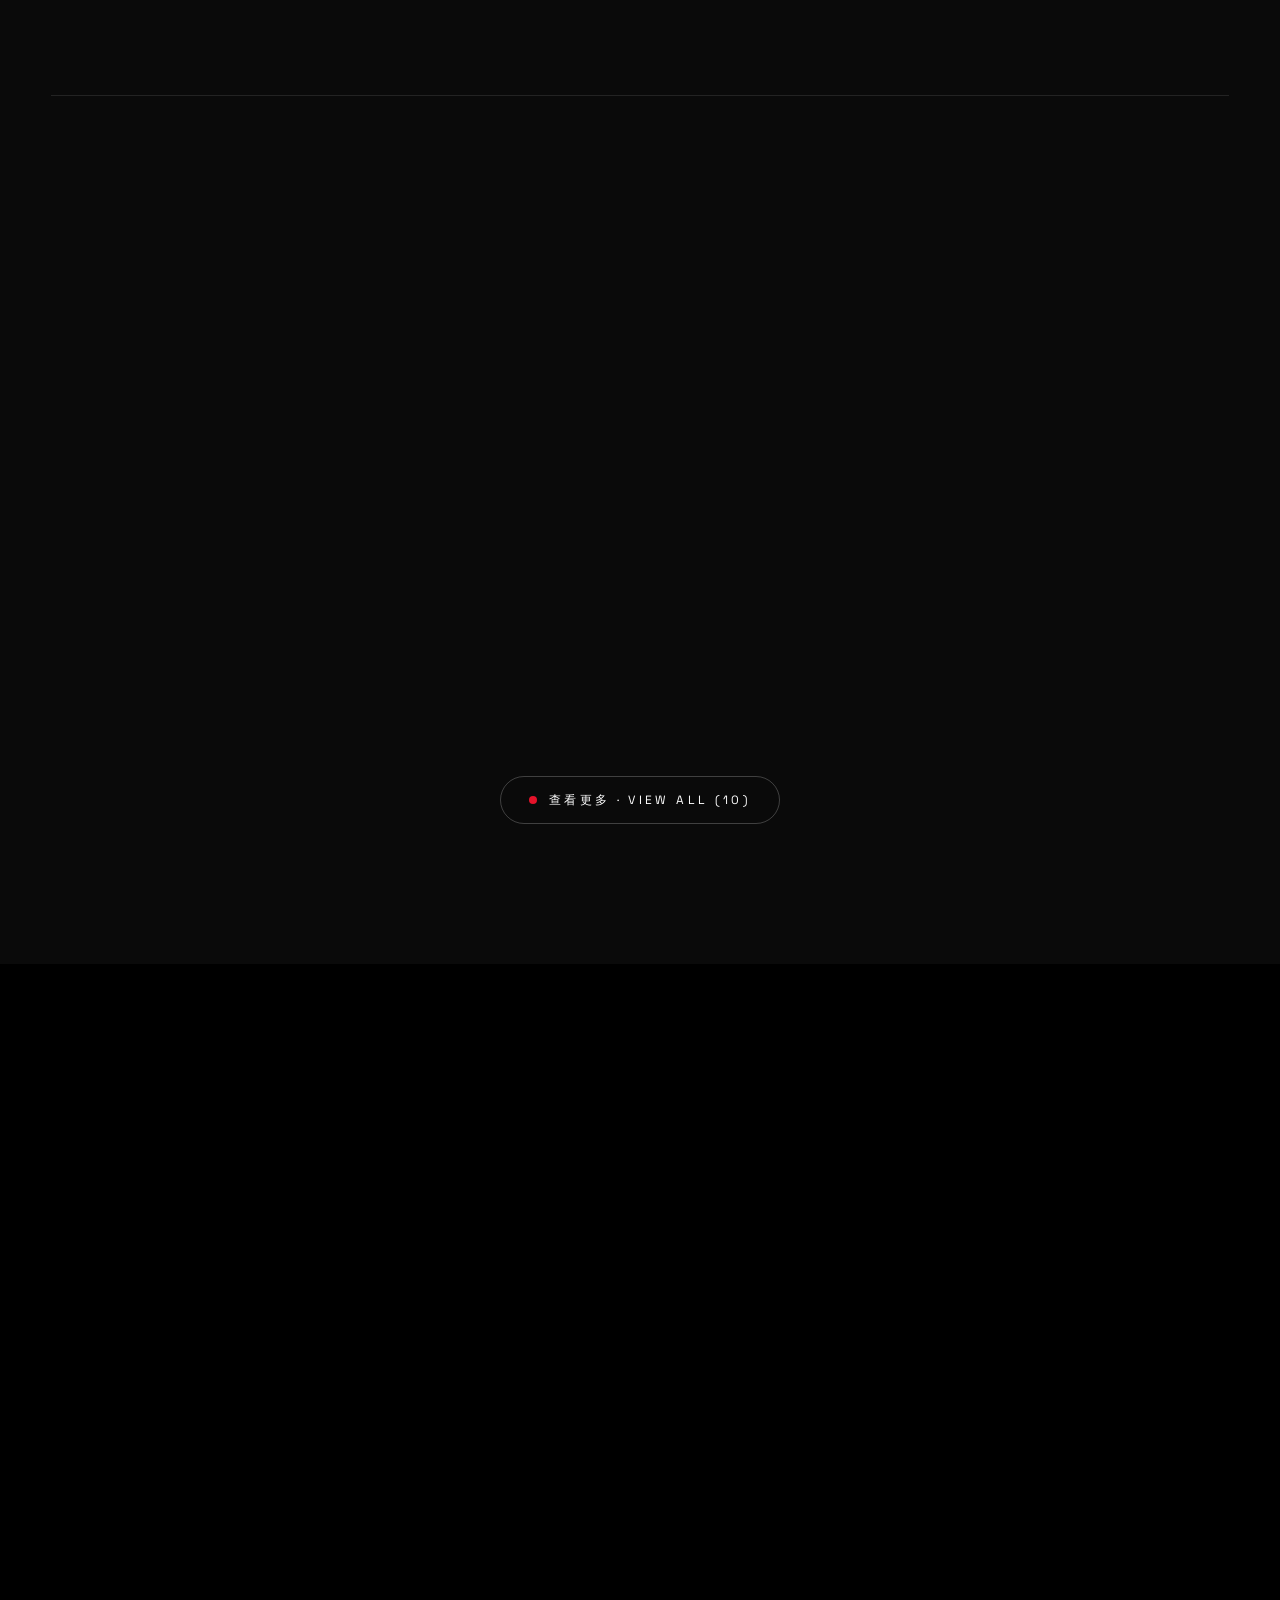
==== commit 74de6d5e: "design: refresh portfolio cover for 2026" ====
--- a/index.html
+++ b/index.html
@@ -2,9 +2,9 @@
 <html lang="zh-CN">
 <head>
 <meta charset="utf-8">
-<title>王玮 Wang Wei · Portfolio 2025</title>
+<title>王玮 Wang Wei · Portfolio 2026</title>
 <meta name="viewport" content="width=device-width,initial-scale=1,viewport-fit=cover">
-<meta name="description" content="王玮 Wang Wei — 视觉传达设计师 / AI 创作 · Portfolio 2025">
+<meta name="description" content="王玮 Wang Wei — 视觉传达设计师 / AI 创作 · Portfolio 2026">
 <link rel="preload" href="images/about/logo.svg" as="image">
 <link rel="preconnect" href="https://fonts.googleapis.com">
 <link rel="preconnect" href="https://fonts.gstatic.com" crossorigin>
@@ -65,6 +65,48 @@
 /* ===== HERO (geometric) ===== */
 .hero{position:relative;min-height:100svh;overflow:hidden;padding:var(--pad);padding-top:120px;display:flex;align-items:flex-end}
 .hero-bg{position:absolute;inset:0;z-index:0;pointer-events:none}
+/* ===== HERO COVER 2026 ===== */
+.hero--cover{isolation:isolate;background:#06141c}
+.hero--cover .hero-bg{background:
+  linear-gradient(90deg,rgba(3,14,22,.06) 0%,rgba(3,14,22,.02) 36%,rgba(3,14,22,.42) 59%,rgba(2,10,16,.92) 100%),
+  linear-gradient(0deg,rgba(2,10,16,.58) 0%,transparent 42%),
+  url(images/about/cover-2026.webp) 50% center/cover no-repeat}
+.hero--cover::after{background:none;opacity:0;animation:none}
+.hero--cover .hero-grid{background-image:linear-gradient(rgba(223,190,139,.13) 1px,transparent 1px),linear-gradient(90deg,rgba(223,190,139,.13) 1px,transparent 1px);background-size:72px 72px;mask-image:linear-gradient(90deg,transparent 0%,rgba(0,0,0,.25) 38%,#000 100%);-webkit-mask-image:linear-gradient(90deg,transparent 0%,rgba(0,0,0,.25) 38%,#000 100%);opacity:.42}
+.hero--cover .hero-glow{left:auto;right:7%;top:22%;width:500px;height:500px;background:radial-gradient(circle,rgba(225,170,96,.18),transparent 67%);filter:blur(48px)}
+.hero--cover .hero-ring,.hero--cover .hero-ring2,.hero--cover .hero-bar,.hero--cover .hero-bar2,.hero--cover .hero-shape{display:none}
+.hero--cover .hero-scanline{background:linear-gradient(90deg,transparent,rgba(225,170,96,.55) 28%,rgba(225,170,96,.55) 72%,transparent);opacity:.32}
+.hero--cover .hero-inner{display:flex;justify-content:flex-end;align-items:center;position:relative;z-index:3}
+.hero--cover .hero-left{width:min(42vw,620px);margin-left:auto;padding:clamp(24px,3.2vw,52px);border:1px solid rgba(231,196,145,.34);border-left:2px solid #e1aa60;background:linear-gradient(135deg,rgba(2,14,22,.84),rgba(4,18,28,.42));box-shadow:0 24px 80px rgba(0,0,0,.32);backdrop-filter:blur(12px)}
+.hero--cover .hero-logo{display:none}
+.cover-brand{display:flex;align-items:center;gap:14px;margin-bottom:clamp(26px,4vw,56px);font-family:var(--font-en);font-size:10px;letter-spacing:.34em;color:rgba(248,239,223,.68);text-transform:uppercase}
+.cover-brand img{width:54px;height:54px;object-fit:contain;filter:drop-shadow(0 3px 14px rgba(0,0,0,.45))}
+.cover-brand::after{content:"";height:1px;flex:1;max-width:128px;background:linear-gradient(90deg,rgba(225,170,96,.9),transparent)}
+.hero--cover .eyebrow{color:rgba(243,226,194,.72);margin-bottom:20px}
+.hero--cover .eyebrow span::before{background:#e1aa60;box-shadow:0 0 12px rgba(225,170,96,.75)}
+.hero--cover h1{font-size:clamp(64px,7.5vw,134px);line-height:.82;color:#f7f1e6;text-shadow:0 10px 32px rgba(0,0,0,.26)}
+.hero--cover h1 .slash,.hero--cover h1 .alias{color:#e1aa60}
+.hero--cover h1 .alias{font-size:clamp(24px,3.5vw,56px);text-shadow:none}
+.hero--cover h1 .alias::before,.hero--cover h1 .alias::after{display:none}
+.hero--cover h1 .en{color:rgba(244,236,221,.76);font-size:clamp(16px,1.65vw,26px);line-height:1.25;margin-top:22px;letter-spacing:.04em}
+.hero--cover .corner{color:rgba(244,236,221,.58)}
+.hero--cover .corner.tl::after,.hero--cover .corner.tr::after{background:#e1aa60}
+.hero--cover .scroll-cta{border-color:rgba(225,170,96,.42);background:rgba(2,14,22,.58);color:#f7f1e6}
+.hero--cover .scroll-cta::before{background:#b97837}
+.hero--cover .scroll-cta .sc-dot{background:#e1aa60}
+@media (max-width:899px){
+  .hero--cover{padding-top:100px;padding-bottom:118px}
+  .hero--cover .hero-bg{background-position:28% center}
+  .hero--cover .hero-grid{background-size:52px 52px;mask-image:linear-gradient(0deg,#000 0%,transparent 65%);-webkit-mask-image:linear-gradient(0deg,#000 0%,transparent 65%)}
+  .hero--cover .hero-inner{align-items:flex-end}
+  .hero--cover .hero-left{width:100%;max-width:600px;padding:26px 22px 24px;background:linear-gradient(135deg,rgba(2,14,22,.84),rgba(4,18,28,.64))}
+  .hero--cover h1{font-size:clamp(58px,17vw,92px)}
+  .hero--cover h1 .alias{font-size:clamp(22px,8vw,42px)}
+  .hero--cover h1 .en{font-size:15px;margin-top:18px}
+  .cover-brand{margin-bottom:30px;font-size:9px;letter-spacing:.24em}
+  .cover-brand img{width:44px;height:44px}
+  .hero--cover .corner.tr{display:none}
+}
 /* faint grid */
 .hero-grid{position:absolute;inset:0;background-image:
   linear-gradient(rgba(255,255,255,.04) 1px, transparent 1px),
@@ -554,7 +596,7 @@
   <div class="lwrap">
     <div>
       <div class="lname">王 玮 · WANG <b>WEI</b></div>
-      <div class="lname" style="opacity:.5;margin-top:8px">PORTFOLIO 2025 / LOADING</div>
+      <div class="lname" style="opacity:.5;margin-top:8px">PORTFOLIO 2026 / LOADING</div>
     </div>
     <div class="lpct" id="lpct">00<span>%</span></div>
   </div>
@@ -583,7 +625,7 @@
 </div>
 
 <!-- ============ HERO ============ -->
-<section class="hero">
+<section class="hero hero--cover">
   <div class="hero-bg">
     <div class="hero-grid"></div>
     <div class="hero-glow"></div>
@@ -604,12 +646,13 @@
     <div class="hero-shape hs-10"></div>
     <div class="hero-shape hs-11"></div>
   </div>
-  <div class="corner tl">© 2025 · Shenzhen<br>jazz-hue / Portfolio</div>
+  <div class="corner tl">© 2026 · Shenzhen<br>jazz-hue / Portfolio</div>
   <div class="corner tr" id="liveClock">Loading time…</div>
   <div class="hero-inner">
     <div class="hero-left">
+    <div class="cover-brand"><img src="images/about/logo.svg" alt="JK logo"><span>Jazzkai / Visual Portfolio</span></div>
     <div class="eyebrow">
-      <span>Portfolio 2025</span>
+      <span>Portfolio 2026</span>
       <span>Visual Communication</span>
       <span id="availTag">Available for hire</span>
     </div>
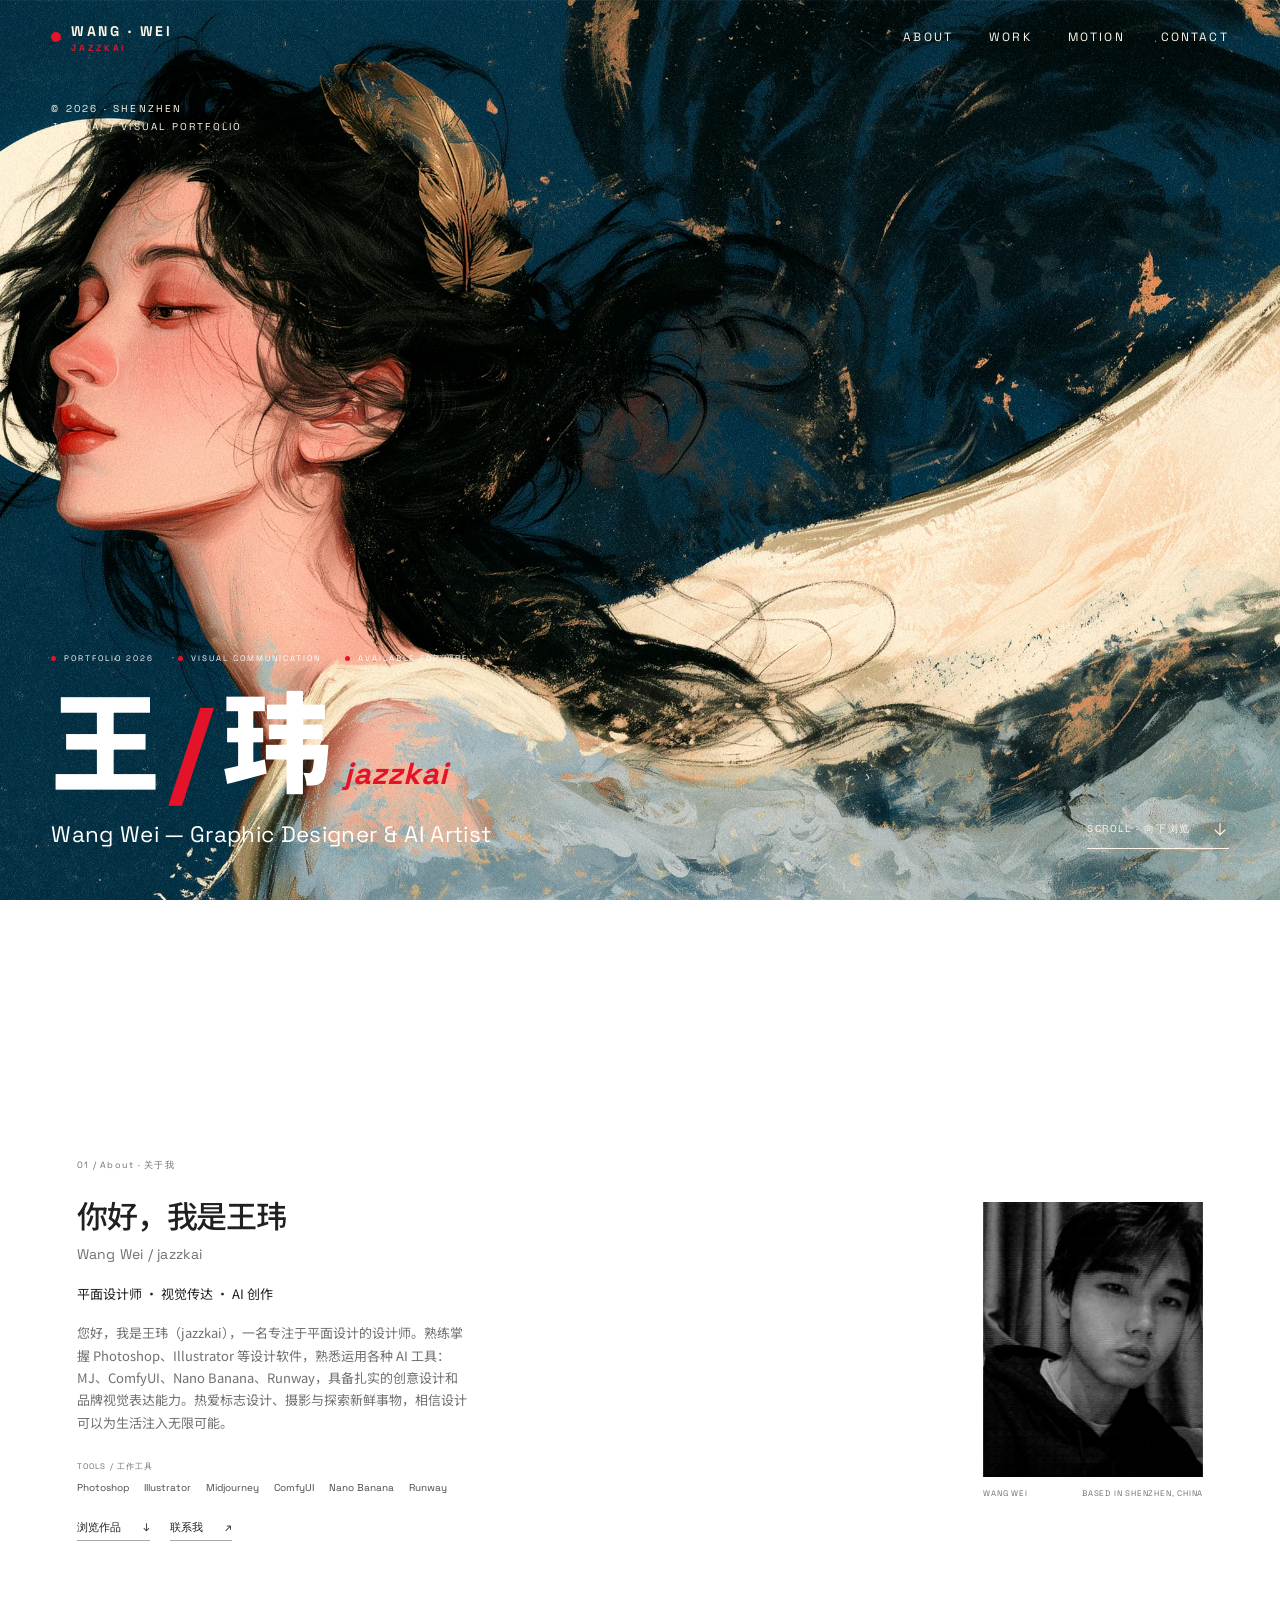
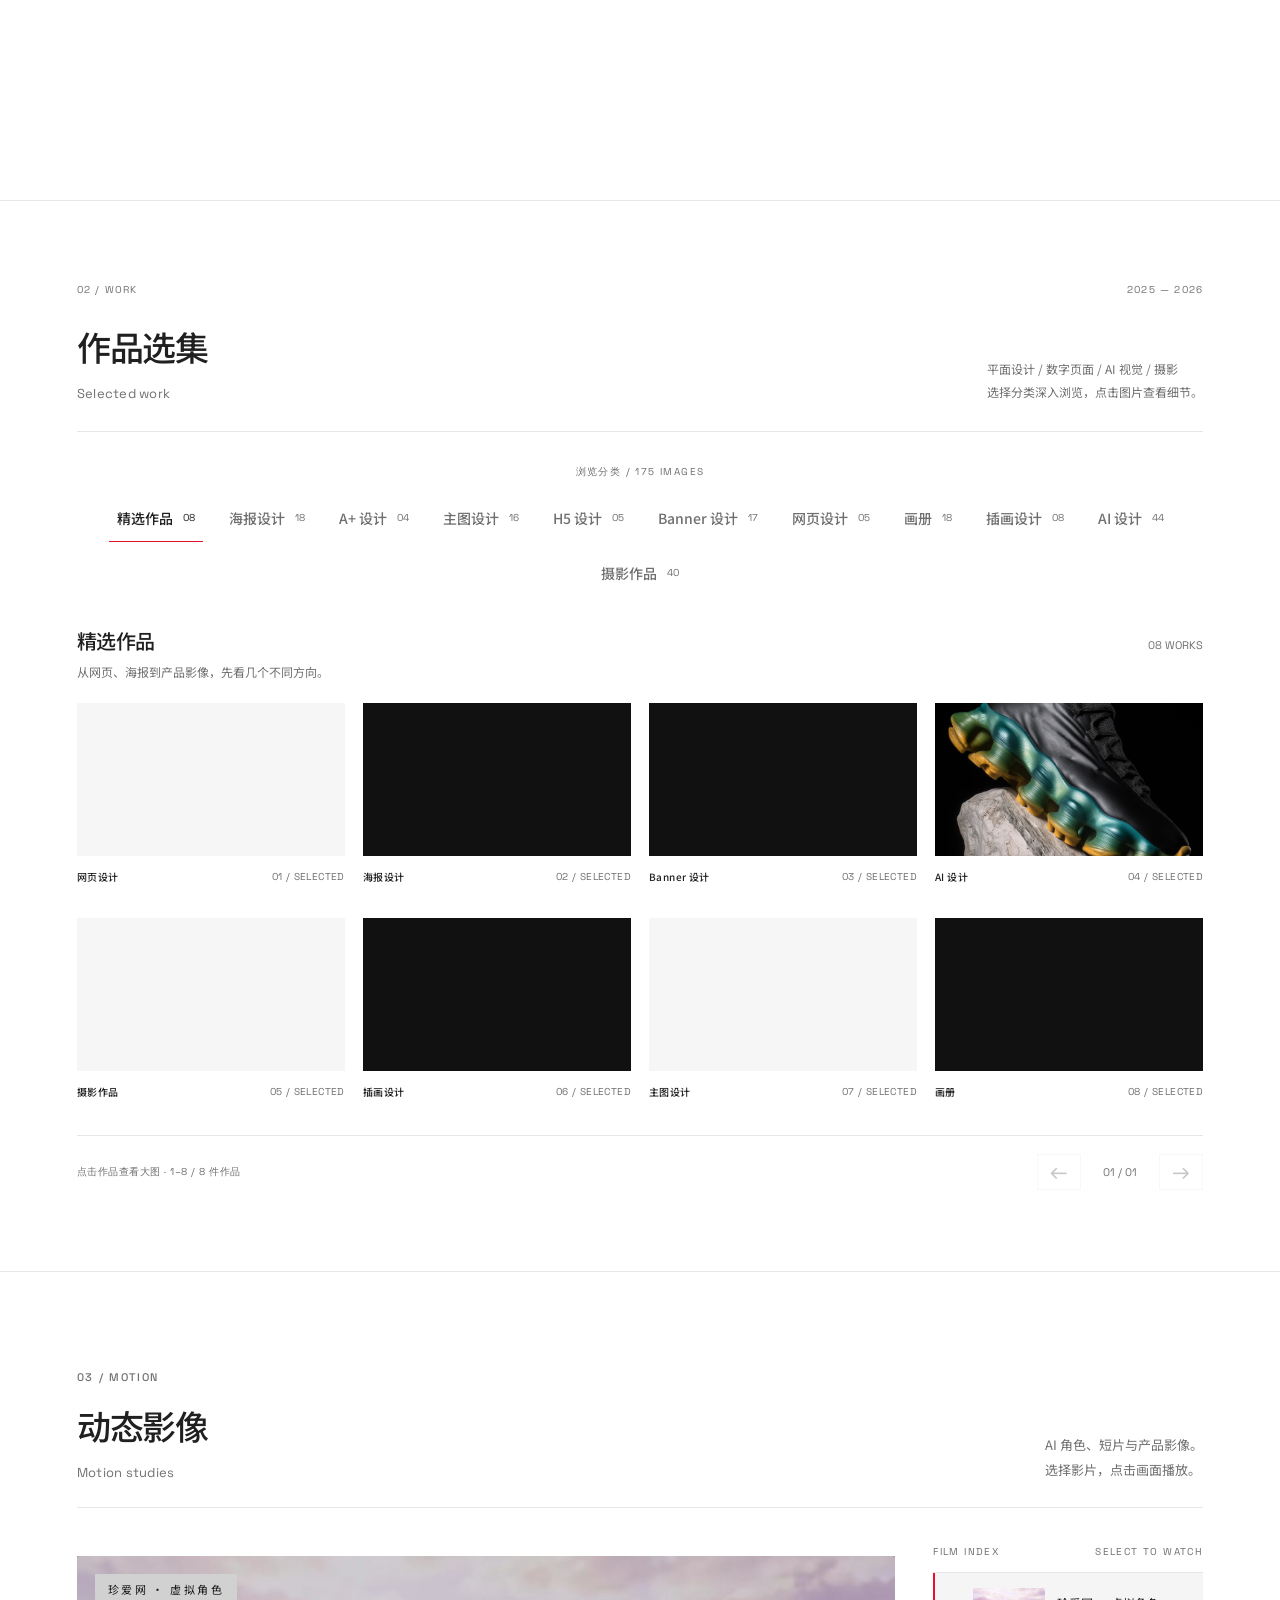
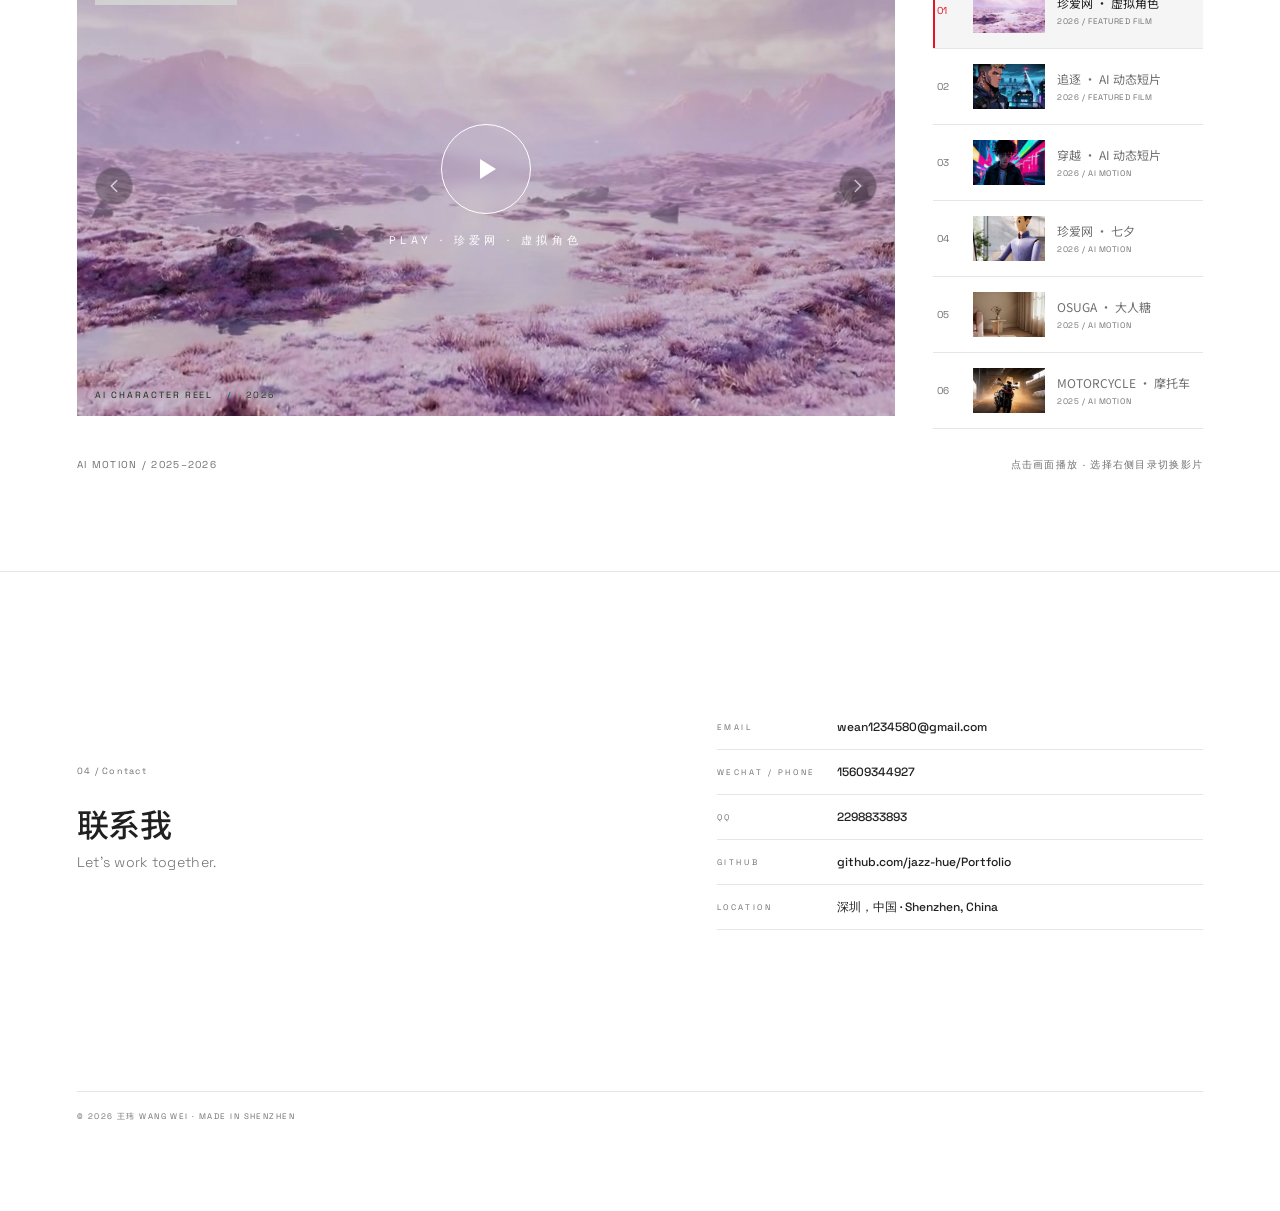
==== commit 5264b850: "feat: add animated category covers" ====
--- a/index.html
+++ b/index.html
@@ -5,7 +5,7 @@
 <title>王玮 Wang Wei · Portfolio 2026</title>
 <meta name="viewport" content="width=device-width,initial-scale=1,viewport-fit=cover">
 <meta name="description" content="王玮 Wang Wei — 视觉传达设计师 / AI 创作 · Portfolio 2026">
-<link rel="preload" href="images/about/logo.svg" as="image">
+<link rel="preload" href="images/about/cover-2026.webp" as="image" fetchpriority="high">
 <link rel="preconnect" href="https://fonts.googleapis.com">
 <link rel="preconnect" href="https://fonts.gstatic.com" crossorigin>
 <link rel="preload" as="style" href="https://fonts.googleapis.com/css2?family=Space+Grotesk:wght@400;700&family=Noto+Sans+SC:wght@400;700;900&family=Noto+Serif+SC:wght@700;900&display=swap">
@@ -30,17 +30,6 @@
 button{font:inherit;color:inherit;background:none;border:0;cursor:pointer}
 ::selection{background:var(--red);color:#fff}
 
-/* ===== loader ===== */
-#loader{position:fixed;inset:0;background:var(--bg);z-index:9000;display:flex;align-items:flex-end;padding:var(--pad);transition:opacity .8s,visibility .8s}
-#loader.gone{opacity:0;visibility:hidden}
-#loader .lwrap{width:100%;display:flex;justify-content:space-between;align-items:flex-end;gap:24px;flex-wrap:wrap}
-#loader .lname{font-family:var(--font-en);font-size:13px;letter-spacing:.3em;text-transform:uppercase}
-#loader .lname b{color:var(--red)}
-#loader .lpct{font-family:var(--font-en);font-size:clamp(64px,16vw,200px);font-weight:700;letter-spacing:-.02em;line-height:.85}
-#loader .lpct span{color:var(--red)}
-#loader .lbar{position:fixed;left:0;right:0;bottom:0;height:2px;background:var(--line)}
-#loader .lbar::after{content:"";position:absolute;inset:0;background:var(--red);transform-origin:left;transform:scaleX(0);transition:transform .25s}
-
 /* ===== nav ===== */
 .nav{position:fixed;top:0;left:0;right:0;display:flex;justify-content:space-between;align-items:center;padding:20px var(--pad);z-index:80;mix-blend-mode:difference;color:#fff}
 .nav .logo{display:flex;align-items:center;gap:10px;font-family:var(--font-en);font-weight:700;letter-spacing:.18em;font-size:14px}
@@ -62,157 +51,65 @@
 .drawer a small{display:block;font-family:var(--font-en);font-size:10px;letter-spacing:.3em;color:var(--mute);text-transform:uppercase;text-align:center}
 .drawer .close{position:absolute;top:18px;right:var(--pad);font-size:24px}
 
-/* ===== HERO (geometric) ===== */
-.hero{position:relative;min-height:100svh;overflow:hidden;padding:var(--pad);padding-top:120px;display:flex;align-items:flex-end}
-.hero-bg{position:absolute;inset:0;z-index:0;pointer-events:none}
-/* ===== HERO COVER 2026 ===== */
-.hero--cover{isolation:isolate;background:#06141c}
-.hero--cover .hero-bg{background:
-  linear-gradient(90deg,rgba(3,14,22,.06) 0%,rgba(3,14,22,.02) 36%,rgba(3,14,22,.42) 59%,rgba(2,10,16,.92) 100%),
-  linear-gradient(0deg,rgba(2,10,16,.58) 0%,transparent 42%),
-  url(images/about/cover-2026.webp) 50% center/cover no-repeat}
-.hero--cover::after{background:none;opacity:0;animation:none}
-.hero--cover .hero-grid{background-image:linear-gradient(rgba(223,190,139,.13) 1px,transparent 1px),linear-gradient(90deg,rgba(223,190,139,.13) 1px,transparent 1px);background-size:72px 72px;mask-image:linear-gradient(90deg,transparent 0%,rgba(0,0,0,.25) 38%,#000 100%);-webkit-mask-image:linear-gradient(90deg,transparent 0%,rgba(0,0,0,.25) 38%,#000 100%);opacity:.42}
-.hero--cover .hero-glow{left:auto;right:7%;top:22%;width:500px;height:500px;background:radial-gradient(circle,rgba(225,170,96,.18),transparent 67%);filter:blur(48px)}
-.hero--cover .hero-ring,.hero--cover .hero-ring2,.hero--cover .hero-bar,.hero--cover .hero-bar2,.hero--cover .hero-shape{display:none}
-.hero--cover .hero-scanline{background:linear-gradient(90deg,transparent,rgba(225,170,96,.55) 28%,rgba(225,170,96,.55) 72%,transparent);opacity:.32}
-.hero--cover .hero-inner{display:flex;justify-content:flex-end;align-items:center;position:relative;z-index:3}
-.hero--cover .hero-left{width:min(42vw,620px);margin-left:auto;padding:clamp(24px,3.2vw,52px);border:1px solid rgba(231,196,145,.34);border-left:2px solid #e1aa60;background:linear-gradient(135deg,rgba(2,14,22,.84),rgba(4,18,28,.42));box-shadow:0 24px 80px rgba(0,0,0,.32);backdrop-filter:blur(12px)}
-.hero--cover .hero-logo{display:none}
-.cover-brand{display:flex;align-items:center;gap:14px;margin-bottom:clamp(26px,4vw,56px);font-family:var(--font-en);font-size:10px;letter-spacing:.34em;color:rgba(248,239,223,.68);text-transform:uppercase}
-.cover-brand img{width:54px;height:54px;object-fit:contain;filter:drop-shadow(0 3px 14px rgba(0,0,0,.45))}
-.cover-brand::after{content:"";height:1px;flex:1;max-width:128px;background:linear-gradient(90deg,rgba(225,170,96,.9),transparent)}
-.hero--cover .eyebrow{color:rgba(243,226,194,.72);margin-bottom:20px}
-.hero--cover .eyebrow span::before{background:#e1aa60;box-shadow:0 0 12px rgba(225,170,96,.75)}
-.hero--cover h1{font-size:clamp(64px,7.5vw,134px);line-height:.82;color:#f7f1e6;text-shadow:0 10px 32px rgba(0,0,0,.26)}
-.hero--cover h1 .slash,.hero--cover h1 .alias{color:#e1aa60}
-.hero--cover h1 .alias{font-size:clamp(24px,3.5vw,56px);text-shadow:none}
-.hero--cover h1 .alias::before,.hero--cover h1 .alias::after{display:none}
-.hero--cover h1 .en{color:rgba(244,236,221,.76);font-size:clamp(16px,1.65vw,26px);line-height:1.25;margin-top:22px;letter-spacing:.04em}
-.hero--cover .corner{color:rgba(244,236,221,.58)}
-.hero--cover .corner.tl::after,.hero--cover .corner.tr::after{background:#e1aa60}
-.hero--cover .scroll-cta{border-color:rgba(225,170,96,.42);background:rgba(2,14,22,.58);color:#f7f1e6}
-.hero--cover .scroll-cta::before{background:#b97837}
-.hero--cover .scroll-cta .sc-dot{background:#e1aa60}
-@media (max-width:899px){
-  .hero--cover{padding-top:100px;padding-bottom:118px}
-  .hero--cover .hero-bg{background-position:28% center}
-  .hero--cover .hero-grid{background-size:52px 52px;mask-image:linear-gradient(0deg,#000 0%,transparent 65%);-webkit-mask-image:linear-gradient(0deg,#000 0%,transparent 65%)}
-  .hero--cover .hero-inner{align-items:flex-end}
-  .hero--cover .hero-left{width:100%;max-width:600px;padding:26px 22px 24px;background:linear-gradient(135deg,rgba(2,14,22,.84),rgba(4,18,28,.64))}
-  .hero--cover h1{font-size:clamp(58px,17vw,92px)}
-  .hero--cover h1 .alias{font-size:clamp(22px,8vw,42px)}
-  .hero--cover h1 .en{font-size:15px;margin-top:18px}
-  .cover-brand{margin-bottom:30px;font-size:9px;letter-spacing:.24em}
-  .cover-brand img{width:44px;height:44px}
-  .hero--cover .corner.tr{display:none}
-}
-/* faint grid */
-.hero-grid{position:absolute;inset:0;background-image:
-  linear-gradient(rgba(255,255,255,.04) 1px, transparent 1px),
-  linear-gradient(90deg, rgba(255,255,255,.04) 1px, transparent 1px);
-  background-size: 60px 60px;
-  mask-image: radial-gradient(ellipse 80% 70% at 60% 50%, #000 30%, transparent 80%);
-  -webkit-mask-image: radial-gradient(ellipse 80% 70% at 60% 50%, #000 30%, transparent 80%);
-}
-/* big rotating red ring */
-.hero-ring{position:absolute;right:-180px;top:50%;width:780px;height:780px;border:1.5px solid var(--red);border-radius:50%;transform:translateY(-50%);opacity:.55;animation:spin 40s linear infinite}
-.hero-ring::before{content:"";position:absolute;left:-10px;top:50%;width:18px;height:18px;background:var(--red);border-radius:50%;box-shadow:0 0 24px var(--red)}
-.hero-ring::after{content:"";position:absolute;inset:80px;border:1px dashed rgba(229,19,42,.35);border-radius:50%;animation:spin 28s linear infinite reverse}
-.hero-ring2{position:absolute;left:-12%;bottom:-25%;width:520px;height:520px;border:1px solid rgba(229,19,42,.35);border-radius:50%;opacity:.6;animation:spin 80s linear infinite reverse}
-.hero-ring2::after{content:"";position:absolute;inset:40px;border:1px dashed rgba(255,255,255,.12);border-radius:50%}
-@keyframes spin{to{transform:translateY(-50%) rotate(360deg)}}
-/* floating squares + dots */
-.hero-shape{position:absolute;will-change:transform}
-.hs-1{left:8%;top:18%;width:36px;height:36px;border:1.5px solid #fff;animation:float 6s ease-in-out infinite}
-.hs-2{right:18%;top:14%;width:14px;height:14px;background:var(--red);animation:floatBig 4s ease-in-out infinite .8s;box-shadow:0 0 18px rgba(229,19,42,.7)}
-.hs-3{left:34%;top:42%;width:6px;height:6px;background:#fff;border-radius:50%;animation:float 5s ease-in-out infinite 1.2s;box-shadow:0 0 14px rgba(255,255,255,.8)}
-.hs-4{right:34%;bottom:32%;width:80px;height:1px;background:var(--red);transform-origin:left;animation:scan 3s ease-in-out infinite}
-.hs-5{left:64%;top:28%;width:24px;height:24px;border:1px solid var(--red);transform:rotate(45deg);animation:spinRot 8s linear infinite}
-.hs-6{left:14%;bottom:28%;width:10px;height:10px;background:#fff;border-radius:50%;animation:blink 1.8s ease-in-out infinite}
-.hs-7{right:8%;bottom:18%;width:42px;height:42px;border:1px solid var(--line2);border-radius:50%;animation:float 7s ease-in-out infinite 1.5s}
-.hs-7::after{content:"";position:absolute;inset:14px;background:var(--red);border-radius:50%}
-.hs-8{left:48%;bottom:14%;width:4px;height:4px;background:var(--red);border-radius:50%;animation:trail 3.5s ease-in-out infinite;box-shadow:0 0 10px var(--red)}
-.hs-9{right:48%;top:20%;width:60px;height:1px;background:linear-gradient(90deg,transparent,#fff,transparent);animation:scan 2.4s ease-in-out infinite .4s}
-.hs-10{left:24%;top:62%;width:18px;height:18px;border:1px dashed var(--red);border-radius:50%;animation:spinRot 12s linear infinite reverse}
-.hs-11{right:14%;top:46%;width:8px;height:8px;background:#fff;border-radius:50%;animation:blink 1.2s ease-in-out infinite .3s}
-@keyframes float{0%,100%{transform:translateY(0) rotate(0)}50%{transform:translateY(-26px) rotate(12deg)}}
-@keyframes floatBig{0%,100%{transform:translate(0,0) scale(1)}50%{transform:translate(-12px,-32px) scale(1.2)}}
+/* ===== HERO / unfiltered artwork, scattered editorial typography ===== */
+.hero--cover{position:relative;isolation:isolate;height:100svh;min-height:640px;overflow:hidden;color:#fff6e7;background:#123f50}
+.cover-art{position:absolute;inset:0;width:100%;height:100%;object-fit:cover;object-position:center;z-index:-1}
+/* No image tint, texture, grid, blur, parallax or animated decorative layers. */
+.cover-location{position:absolute;top:100px;left:var(--pad);font-size:10px;line-height:1.8;letter-spacing:.22em;text-transform:uppercase}
+.cover-location span{display:block}
+.cover-discipline{position:absolute;top:23%;right:var(--pad);width:32%;max-width:520px;text-align:right}
+.cover-kicker{font-size:10px;letter-spacing:.26em;text-transform:uppercase;margin-bottom:18px}
+.cover-discipline p:last-child{font-size:clamp(25px,2.6vw,48px);line-height:1.18;font-weight:400;letter-spacing:-.035em}
+.cover-name{position:absolute;left:var(--pad);bottom:7.5%;display:grid;grid-template-columns:auto auto;column-gap:clamp(24px,2.8vw,54px);align-items:end}
+.cover-name h1{font-family:var(--font-cn);font-size:clamp(84px,7.8vw,150px);font-weight:700;line-height:1.12;letter-spacing:.02em;white-space:nowrap}
+.cover-name-en{font-size:clamp(19px,1.75vw,32px);line-height:1.2;letter-spacing:.04em;margin-top:16px}
+.cover-edition{padding-bottom:4px}
+.cover-edition .edition-label{font-size:clamp(13px,1.05vw,20px);letter-spacing:.2em;text-transform:uppercase}
+.cover-edition .edition-year{font-size:12px;letter-spacing:.25em;margin-top:10px}
+.cover-signature{position:absolute;right:var(--pad);bottom:25%;display:flex;flex-direction:column;align-items:center;gap:4px}
+.cover-signature img{width:clamp(90px,8vw,150px);height:auto}
+.cover-signature span{font-size:13px;letter-spacing:.2em}
+.cover-footnote{position:absolute;left:50%;bottom:7.5%;color:#173c46;font-size:10px;line-height:1.8;letter-spacing:.18em;text-transform:uppercase}
+.cover-scroll{position:absolute;right:var(--pad);bottom:7.5%;display:flex;align-items:center;gap:20px;padding:10px 0;font-size:10px;letter-spacing:.16em;border-bottom:1px solid currentColor}
+.cover-scroll svg{width:18px;height:18px}
+.cover-scroll:focus-visible{outline:2px solid currentColor;outline-offset:8px}
+@media(min-aspect-ratio:2/1){
+  .cover-discipline{top:22%}
+  .cover-name h1{font-size:clamp(84px,12svh,150px)}
+}
+@media(max-width:900px){
+  .hero--cover{min-height:650px}
+  .cover-art{object-position:30% center}
+  .cover-location{top:86px;font-size:9px}
+  .cover-discipline{top:20%;width:40%}
+  .cover-discipline p:last-child{font-size:24px}
+  .cover-kicker{font-size:8px;letter-spacing:.15em}
+  .cover-name{bottom:13%;column-gap:20px}
+  .cover-name h1{font-size:clamp(64px,10vw,88px)}
+  .cover-name-en{font-size:20px}
+  .cover-edition .edition-label{font-size:12px}
+  .cover-signature{bottom:29%}
+  .cover-signature img{width:82px}
+  .cover-footnote{left:var(--pad);bottom:4%;color:inherit;font-size:8px}
+  .cover-scroll{bottom:4%;font-size:8px;gap:10px}
+}
+@media(max-width:560px){
+  .hero--cover{min-height:740px}
+  .cover-art{object-position:27% center}
+  .cover-discipline{top:16%;width:48%}
+  .cover-discipline p:last-child{font-size:20px}
+  .cover-kicker{display:none}
+  .cover-name{bottom:13%;column-gap:18px}
+  .cover-name h1{font-size:64px}
+  .cover-name-en{font-size:17px;margin-top:10px}
+  .cover-edition .edition-label{font-size:10px;letter-spacing:.12em}
+  .cover-edition .edition-year{font-size:9px}
+  .cover-signature{bottom:29%;right:var(--pad)}
+  .cover-signature img{width:64px}
+  .cover-signature span{font-size:10px}
+}
+/* Shared status-dot animation used by video cards, not the cover. */
 @keyframes blink{0%,100%{opacity:1}50%{opacity:.2}}
-@keyframes scan{0%,100%{transform:scaleX(.2);opacity:.4}50%{transform:scaleX(1.5);opacity:1}}
-@keyframes spinRot{to{transform:rotate(360deg)}}
-@keyframes trail{0%{transform:translate(0,0);opacity:1}50%{transform:translate(60px,-40px);opacity:.4}100%{transform:translate(0,0);opacity:1}}
-/* diagonal red bar */
-.hero-bar{position:absolute;left:-10%;top:30%;width:140%;height:1px;background:linear-gradient(90deg,transparent, var(--red) 30%, var(--red) 70%, transparent);transform:rotate(-12deg);opacity:.5;animation:barPulse 5s ease-in-out infinite}
-.hero-bar2{position:absolute;left:-10%;bottom:18%;width:140%;height:1px;background:linear-gradient(90deg,transparent, rgba(255,255,255,.4) 30%, rgba(255,255,255,.4) 70%, transparent);transform:rotate(6deg);opacity:.3;animation:barPulse 7s ease-in-out infinite .8s}
-@keyframes barPulse{0%,100%{opacity:.2}50%{opacity:.65}}
-/* digital scan line moving vertically */
-.hero-scanline{position:absolute;left:0;right:0;height:1px;background:linear-gradient(90deg,transparent,rgba(229,19,42,.6) 20%,rgba(229,19,42,.6) 80%,transparent);top:0;animation:vscan 9s linear infinite;opacity:.6;pointer-events:none}
-@keyframes vscan{0%{top:-5%}100%{top:105%}}
-/* faint glow blob */
-.hero-glow{position:absolute;left:30%;top:30%;width:520px;height:520px;background:radial-gradient(circle, rgba(229,19,42,.18), transparent 65%);filter:blur(40px);animation:glowDrift 14s ease-in-out infinite;pointer-events:none}
-@keyframes glowDrift{0%,100%{transform:translate(0,0) scale(1)}50%{transform:translate(80px,-40px) scale(1.2)}}
-/* alias glitch */
-.hero h1 .alias{position:relative}
-.hero h1 .alias::before,.hero h1 .alias::after{content:attr(data-text);position:absolute;left:0;top:0;width:100%;height:100%;color:var(--red);opacity:0}
-.hero h1 .alias::before{animation:glitchA 5s steps(1) infinite}
-.hero h1 .alias::after{animation:glitchB 5s steps(1) infinite .25s;color:#0ff}
-@keyframes glitchA{0%,92%,100%{opacity:0;transform:translate(0,0)}93%{opacity:.8;transform:translate(-2px,1px)}95%{opacity:0}}
-@keyframes glitchB{0%,90%,100%{opacity:0;transform:translate(0,0)}91%{opacity:.8;transform:translate(2px,-1px)}94%{opacity:0}}
-
-.hero-inner{position:relative;z-index:2;width:100%}
-/* hero 2-col: info left, logo right */
-@media (min-width:900px){
-  .hero-inner{display:grid;grid-template-columns:1.2fr 1fr;gap:60px;align-items:flex-end}
-  .hero h1{font-size:clamp(56px,8.5vw,160px)}
-}
-.hero-left{min-width:0}
-/* JK logo block */
-.hero-logo{position:relative;aspect-ratio:1;width:100%;max-width:440px;margin-left:auto;display:flex;align-items:center;justify-content:center;align-self:center;margin-bottom:8vh}
-.hero-logo::before{content:"";position:absolute;inset:18%;border-radius:50%;background:radial-gradient(circle, rgba(229,19,42,.22), transparent 70%);animation:logoPulse 4s ease-in-out infinite;pointer-events:none}
-@keyframes logoPulse{0%,100%{transform:scale(1);opacity:.6}50%{transform:scale(1.18);opacity:1}}
-.hero-logo .logo-img{width:78%;height:auto;object-fit:contain;filter:drop-shadow(0 0 20px rgba(229,19,42,.45));transition:all .5s cubic-bezier(.2,.7,.2,1);position:relative;z-index:2;opacity:0;transform:scale(.86) rotate(-4deg);animation:logoIn 1.4s cubic-bezier(.2,.7,.2,1) .6s forwards;display:block}
-@keyframes logoIn{to{opacity:.75;transform:scale(1) rotate(0)}}
-.hero-logo:hover .logo-img{opacity:1;transform:scale(1.05);filter:drop-shadow(0 0 40px rgba(229,19,42,.9)) brightness(.95) invert(18%) sepia(96%) saturate(7434%) hue-rotate(354deg)}
-/* full-hero frosted glass overlay (uses uploaded texture) */
-.hero::after{content:"";position:absolute;inset:0;background:url(images/about/毛玻璃.webp) center/cover no-repeat;mix-blend-mode:screen;opacity:.08;pointer-events:none;z-index:1;animation:glassDrift 18s ease-in-out infinite}
-@keyframes glassDrift{0%,100%{transform:scale(1) translate(0,0)}50%{transform:scale(1.04) translate(-1%,-1%)}}
-.hero-inner,.hero .corner,.scroll-cta{z-index:3}
-.hero-logo .logo-ring{position:absolute;inset:0;border:1px solid rgba(229,19,42,.4);border-radius:50%;animation:spin 28s linear infinite;pointer-events:none}
-.hero-logo .logo-ring::after{content:"";position:absolute;left:-7px;top:50%;width:14px;height:14px;background:var(--red);border-radius:50%;box-shadow:0 0 22px var(--red);transform:translateY(-50%)}
-.hero-logo .logo-ring2{position:absolute;inset:10%;border:1px dashed rgba(229,19,42,.35);border-radius:50%;animation:spin 18s linear infinite reverse;pointer-events:none}
-.hero-logo .logo-ring2::before{content:"";position:absolute;right:-5px;top:30%;width:10px;height:10px;background:#fff;border-radius:50%;box-shadow:0 0 12px #fff}
-.hero-logo .logo-orbit{position:absolute;inset:-3%;animation:spin 14s linear infinite;pointer-events:none}
-.hero-logo .logo-orbit span{position:absolute;left:50%;top:0;transform:translateX(-50%);width:6px;height:6px;background:var(--red);border-radius:50%;box-shadow:0 0 14px var(--red)}
-.hero-logo .logo-label{position:absolute;bottom:-32px;left:0;right:0;text-align:center;font-family:var(--font-en);font-size:10px;letter-spacing:.45em;color:var(--mute);text-transform:uppercase}
-.hero-logo .logo-label b{color:var(--red);font-weight:700}
-@media (max-width:900px){
-  .hero-logo{max-width:200px;margin:0 0 40px auto}
-  .hero-logo .logo-label{display:none}
-}
-@media (max-width:560px){
-  .hero-logo{max-width:160px;margin:0 auto 30px}
-}
-.hero .eyebrow{display:flex;gap:24px;flex-wrap:wrap;font-family:var(--font-en);font-size:11px;letter-spacing:.32em;color:var(--mute);text-transform:uppercase;margin-bottom:24px}
-.hero .eyebrow span{display:inline-flex;align-items:center;gap:8px}
-.hero .eyebrow span::before{content:"";width:6px;height:6px;background:var(--red);border-radius:50%}
-.hero h1{font-family:var(--font-cn);font-weight:900;font-size:clamp(72px,15vw,240px);line-height:.85;letter-spacing:-.03em;display:flex;align-items:baseline;gap:.12em;flex-wrap:wrap}
-.hero h1 .slash{color:var(--red);font-family:var(--font-en);font-weight:700;display:inline-block;transform:translateY(-.08em)}
-.hero h1 .alias{color:var(--red);font-family:var(--font-en);font-weight:700;font-style:italic;font-size:clamp(28px,5vw,72px);align-self:flex-end;padding-bottom:.18em;letter-spacing:.02em}
-.hero h1 .en{display:block;width:100%;font-family:var(--font-en);font-size:clamp(20px,3.4vw,52px);font-weight:400;letter-spacing:.02em;color:#cfcfd4;margin-top:18px}
-.hero .meta{display:flex;justify-content:space-between;align-items:flex-end;margin-top:36px;gap:18px;flex-wrap:wrap;font-family:var(--font-en);font-size:12px;color:var(--mute);letter-spacing:.18em;text-transform:uppercase}
-.hero .meta .tag{display:inline-flex;align-items:center;gap:10px;padding:8px 14px;border:1px solid var(--line2);border-radius:999px}
-.hero .meta .tag::before{content:"";width:8px;height:8px;background:var(--red);border-radius:50%;animation:blink 1.6s infinite}
-/* scroll cta — vertical line w/ dropping dot + arrow chevron */
-.scroll-cta{position:absolute;right:var(--pad);bottom:var(--pad);z-index:3;display:inline-flex;align-items:center;gap:14px;color:#fff;font-family:var(--font-en);font-size:11px;letter-spacing:.32em;text-transform:uppercase;padding:10px 18px;border:1px solid var(--line2);border-radius:999px;transition:.35s cubic-bezier(.2,.7,.2,1);overflow:hidden;background:rgba(10,10,10,.4);backdrop-filter:blur(8px)}
-.scroll-cta::before{content:"";position:absolute;inset:0;background:var(--red);transform:translateX(-101%);transition:transform .4s cubic-bezier(.2,.7,.2,1);z-index:-1}
-.scroll-cta:hover{border-color:var(--red);padding-left:24px;padding-right:24px}
-.scroll-cta:hover::before{transform:translateX(0)}
-.scroll-cta .sc-line{display:inline-block;width:2px;height:22px;background:rgba(255,255,255,.2);position:relative;overflow:hidden;border-radius:2px}
-.scroll-cta .sc-dot{position:absolute;left:0;top:0;width:100%;height:6px;background:var(--red);border-radius:2px;animation:dropDot 1.8s cubic-bezier(.5,0,.5,1) infinite}
-@keyframes dropDot{0%{top:-30%;opacity:0}20%{opacity:1}80%{opacity:1}100%{top:120%;opacity:0}}
-.scroll-cta .sc-arrow{display:inline-flex;align-items:center;justify-content:center;animation:arrowBounce 1.6s ease-in-out infinite}
-@keyframes arrowBounce{0%,100%{transform:translateY(0)}50%{transform:translateY(4px)}}
 
 /* back to top */
 .back-top{position:fixed;right:24px;bottom:24px;width:48px;height:48px;border-radius:50%;border:1px solid rgba(255,255,255,.18);background:rgba(20,20,20,.6);backdrop-filter:blur(10px);color:rgba(255,255,255,.5);display:flex;align-items:center;justify-content:center;z-index:200;opacity:0;visibility:hidden;transform:translateY(20px);transition:opacity .4s cubic-bezier(.2,.7,.2,1),transform .4s cubic-bezier(.2,.7,.2,1),background .3s,border-color .3s,color .3s,box-shadow .3s}
@@ -441,25 +338,6 @@
   .marquee{padding:14px 0;font-size:28px}
   .marquee .track span{padding:0 14px}
 
-  /* ---- Hero（首屏简化）---- */
-  .hero{padding-top:80px;min-height:92svh;align-items:flex-end}
-  .hero-inner{display:flex;flex-direction:column;gap:0;width:100%}
-  .hero-left{order:2;margin-top:auto}
-  .hero-logo{order:1;max-width:96px;margin:0 0 auto auto;align-self:flex-end}
-  .hero h1{font-size:clamp(52px,14vw,72px);line-height:.86}
-  .hero h1 .en{font-size:13px;margin-top:8px;letter-spacing:.02em}
-  .hero h1 .alias{font-size:28px}
-  .hero .eyebrow{font-size:9px;gap:10px;margin-bottom:14px;flex-wrap:wrap;letter-spacing:.24em}
-  /* 大量浮动元素挡内容 → 隐藏一部分 */
-  .hero-shape.hs-1,.hero-shape.hs-5,.hero-shape.hs-7,.hero-shape.hs-10{display:none}
-  .hero-ring{right:-260px;width:540px;height:540px;opacity:.3}
-  .hero-ring2{display:none}
-  .hero-bar2{display:none}
-  /* scroll cta 收紧 — 更小 */
-  .scroll-cta{right:14px;bottom:14px;font-size:9px;padding:6px 11px;letter-spacing:.22em;gap:7px}
-  .scroll-cta .sc-line{height:14px;width:1.5px}
-  .scroll-cta .sc-arrow svg{width:11px;height:11px}
-
   /* ---- About（自我介绍）---- */
   .about{gap:24px}
   .about .nbox{position:static;text-align:left;margin-bottom:10px;flex-direction:row;align-items:baseline;gap:10px}
@@ -588,28 +466,17 @@
 .lb .lb-meta b{color:var(--red);font-weight:700}
 @media (max-width:600px){.lb .lb-nav{width:42px;height:42px;font-size:16px}.lb .lb-prev{left:8px}.lb .lb-next{right:8px}}
 </style>
+<link rel="stylesheet" href="portfolio.css?v=dynamic-covers-01">
 </head>
 <body>
-
-<!-- loader -->
-<div id="loader">
-  <div class="lwrap">
-    <div>
-      <div class="lname">王 玮 · WANG <b>WEI</b></div>
-      <div class="lname" style="opacity:.5;margin-top:8px">PORTFOLIO 2026 / LOADING</div>
-    </div>
-    <div class="lpct" id="lpct">00<span>%</span></div>
-  </div>
-  <div class="lbar"><span id="lbarFill"></span></div>
-</div>
 
 <!-- nav -->
 <nav class="nav">
   <div class="logo"><div>WANG · WEI<small>JAZZKAI</small></div></div>
   <div class="links">
     <a href="#about">About</a>
-    <a href="#reel">Reel</a>
     <a href="#work">Work</a>
+    <a href="#reel">Motion</a>
     <a href="#contact">Contact</a>
   </div>
   <button class="menu-btn" id="menuBtn">MENU <b>+</b></button>
@@ -618,124 +485,56 @@
 <!-- drawer -->
 <div class="drawer" id="drawer">
   <button class="close" id="drawerClose">✕</button>
-  <a href="#about">关于<small>01 / About</small></a>
-  <a href="#reel">片段<small>02 / Reel</small></a>
-  <a href="#work">作品<small>03 / Work</small></a>
+  <a href="#about">关于我<small>01 / About</small></a>
+  <a href="#work">作品<small>02 / Work</small></a>
+  <a href="#reel">动态影像<small>03 / Motion</small></a>
   <a href="#contact">联系<small>04 / Contact</small></a>
 </div>
 
 <!-- ============ HERO ============ -->
-<section class="hero hero--cover">
-  <div class="hero-bg">
-    <div class="hero-grid"></div>
-    <div class="hero-glow"></div>
-    <div class="hero-ring"></div>
-    <div class="hero-ring2"></div>
-    <div class="hero-bar"></div>
-    <div class="hero-bar2"></div>
-    <div class="hero-scanline"></div>
-    <div class="hero-shape hs-1"></div>
-    <div class="hero-shape hs-2"></div>
-    <div class="hero-shape hs-3"></div>
-    <div class="hero-shape hs-4"></div>
-    <div class="hero-shape hs-5"></div>
-    <div class="hero-shape hs-6"></div>
-    <div class="hero-shape hs-7"></div>
-    <div class="hero-shape hs-8"></div>
-    <div class="hero-shape hs-9"></div>
-    <div class="hero-shape hs-10"></div>
-    <div class="hero-shape hs-11"></div>
+<section class="hero hero--cover" aria-labelledby="coverName">
+  <img class="cover-art" src="images/about/cover-2026.webp" alt="" width="2560" height="1440" fetchpriority="high">
+  <div class="cover-location"><span>© 2026 · Shenzhen</span><span>Jazzkai / Visual Portfolio</span></div>
+  <div class="cover-name">
+    <div class="cover-eyebrow"><span>Portfolio 2026</span><span>Visual Communication</span><span>Available for hire</span></div>
+    <h1 id="coverName" aria-label="王玮 jazzkai">王 <span class="name-slash" aria-hidden="true">/</span> 玮 <span class="name-alias">jazzkai</span></h1>
+    <p class="cover-name-en">Wang Wei — Graphic Designer &amp; AI Artist</p>
   </div>
-  <div class="corner tl">© 2026 · Shenzhen<br>jazz-hue / Portfolio</div>
-  <div class="corner tr" id="liveClock">Loading time…</div>
-  <div class="hero-inner">
-    <div class="hero-left">
-    <div class="cover-brand"><img src="images/about/logo.svg" alt="JK logo"><span>Jazzkai / Visual Portfolio</span></div>
-    <div class="eyebrow">
-      <span>Portfolio 2026</span>
-      <span>Visual Communication</span>
-      <span id="availTag">Available for hire</span>
-    </div>
-    <h1>
-      王 <span class="slash">/</span> 玮 <span class="alias" data-text="jazzkai">jazzkai</span>
-      <span class="en">Wang Wei — Graphic Designer & AI Artist</span>
-    </h1>
-    </div>
-    <div class="hero-logo">
-      <div class="logo-ring"></div>
-      <div class="logo-ring2"></div>
-      <div class="logo-orbit"><span></span></div>
-      <img class="logo-img" src="images/about/logo.svg" alt="JK · jazzkai">
-    </div>
-  </div>
-  <button class="scroll-cta" id="scrollCta" aria-label="Scroll down">
-    <span class="sc-line"><span class="sc-dot"></span></span>
-    <span class="sc-txt">SCROLL · 向下浏览</span>
-    <span class="sc-arrow">
-      <svg viewBox="0 0 24 24" width="14" height="14" stroke="currentColor" stroke-width="2" fill="none"><path d="M12 5v14M6 13l6 6 6-6"/></svg>
-    </span>
-  </button>
+  <button class="cover-scroll" id="scrollCta" aria-label="向下了解王玮"><span>SCROLL · 向下浏览</span><svg viewBox="0 0 24 24" stroke="currentColor" stroke-width="1.5" fill="none" aria-hidden="true"><path d="M12 4v16M5 13l7 7 7-7"/></svg></button>
 </section>
 
-<!-- marquee -->
-<div class="marquee" aria-hidden="true">
-  <div class="track">
-    <span>视觉传达</span><span class="dot">●</span>
-    <span class="muted">GRAPHIC&nbsp;DESIGN</span><span class="dot">●</span>
-    <span>品牌视觉</span><span class="dot">●</span>
-    <span class="muted">AI&nbsp;ART&nbsp;DIRECTION</span><span class="dot">●</span>
-    <span>插画与摄影</span><span class="dot">●</span>
-    <span class="muted">PHOTOGRAPHY</span><span class="dot">●</span>
-    <span>视觉传达</span><span class="dot">●</span>
-    <span class="muted">GRAPHIC&nbsp;DESIGN</span><span class="dot">●</span>
-    <span>品牌视觉</span><span class="dot">●</span>
-    <span class="muted">AI&nbsp;ART&nbsp;DIRECTION</span><span class="dot">●</span>
-    <span>插画与摄影</span><span class="dot">●</span>
-    <span class="muted">PHOTOGRAPHY</span><span class="dot">●</span>
-  </div>
-</div>
-
-<!-- about -->
-<section class="section about" id="about">
-  <div class="nbox"><b>01</b>ABOUT</div>
-  <div>
-    <div class="label reveal">— PROFILE / 自我介绍</div>
-    <h2 class="reveal">设计，是让<br>生活注入<br><b>无限可能</b>。</h2>
-    <p class="reveal r-1" id="introTxt">加载中…</p>
-    <div class="skills reveal r-2">
-      <div class="slabel">— <b>TOOLKIT</b> · 工具栈 / 设计 + AI 协同</div>
+<!-- about / first chapter -->
+<section class="section about" id="about" aria-labelledby="aboutTitle">
+  <div class="profile-copy">
+    <div class="label">01 / About · 关于我</div>
+    <h2 id="aboutTitle">你好，我是王玮<span>Wang Wei / jazzkai</span></h2>
+    <p class="profile-role">平面设计师 · 视觉传达 · AI 创作</p>
+    <p id="introTxt">加载中…</p>
+    <div class="skills">
+      <div class="slabel">TOOLS / 工作工具</div>
       <div class="chips">
-        <span class="chip accent">Photoshop</span>
-        <span class="chip">Illustrator</span>
-        <span class="chip">Midjourney</span>
-        <span class="chip">ComfyUI</span>
-        <span class="chip">Nano Banana</span>
-        <span class="chip">Runway</span>
-        <span class="chip">Blender</span>
-      </div>
-      <div class="meta">
-        <div><b>视觉传达</b>Visual Comm.</div>
-        <div><b>品牌视觉</b>Branding</div>
-        <div><b>AI 工作流</b>AI Workflow</div>
-        <a href="#contact" class="meta-link"><b>可联系 <span class="arr">↓</span></b>Available now</a>
+        <span class="chip">Photoshop</span><span class="chip">Illustrator</span>
+        <span class="chip">Midjourney</span><span class="chip">ComfyUI</span>
+        <span class="chip">Nano Banana</span><span class="chip">Runway</span>
       </div>
     </div>
+    <div class="profile-links"><a href="#work">浏览作品 <span aria-hidden="true">↓</span></a><a href="#contact">联系我 <span aria-hidden="true">↗</span></a></div>
   </div>
-  <div class="avatar-wrap reveal r-1">
-    <span class="frame-tr"></span>
-    <span class="frame-bl"></span>
-    <span class="frame-br"></span>
-    <img id="avatarImg" alt="王玮 Wang Wei" loading="lazy" decoding="async">
-    <div class="label-bottom">WANG WEI · 2025</div>
-  </div>
+  <figure class="profile-portrait">
+    <img id="avatarImg" alt="王玮 Wang Wei" loading="lazy" decoding="async" width="400" height="500">
+    <figcaption>WANG WEI <span>BASED IN SHENZHEN, CHINA</span></figcaption>
+  </figure>
 </section>
+
+<main id="work" aria-label="作品选集"></main>
 
 <!-- video -->
 <section class="video-block" id="reel">
   <div class="shead">
-    <div class="ttl reveal"><span class="en">AI Product Reel · 动态影像</span>动态影像</div>
-    <div class="nbox reveal r-1"><b>02</b>REEL · VIDEO</div>
+    <div class="ttl reveal"><span class="en">03 / Motion</span>动态影像<span class="section-translation">Motion studies</span></div>
+    <p class="reel-intro">AI 角色、短片与产品影像。<br>选择影片，点击画面播放。</p>
   </div>
+  <div class="reel-layout">
   <div class="reel-wrap reveal">
     <button class="reel-nav reel-prev" id="reelPrev" aria-label="上一个视频">
       <svg viewBox="0 0 24 24" width="22" height="22" fill="none" stroke="currentColor" stroke-width="1.6" stroke-linecap="round" stroke-linejoin="round"><path d="M15 18l-6-6 6-6"/></svg>
@@ -745,15 +544,17 @@
     </button>
     <div class="reel-track" id="reelTrack"></div>
   </div>
-  <div class="reel-dots" id="reelDots"></div>
+  <aside class="reel-index" aria-label="视频目录"><div class="reel-index-title"><span>FILM INDEX</span><span>SELECT TO WATCH</span></div><div class="reel-dots" id="reelDots"></div></aside>
+  </div>
+  <div class="reel-note"><span>AI MOTION / 2025–2026</span><span>点击画面播放 · 选择右侧目录切换影片</span></div>
 </section>
-
-<main id="work"></main>
 
 <!-- contact -->
 <section class="contact" id="contact">
-  <div class="bg-num">2026</div>
-  <h2 class="reveal">让我们<br><b>聊聊</b>。<span class="en">Let's create something good together.</span></h2>
+  <div class="contact-heading">
+    <div class="contact-kicker">04 / Contact</div>
+    <h2 class="reveal">联系我<span class="en">Let's work together.</span></h2>
+  </div>
   <div class="links reveal r-1" id="contactLinks"></div>
   <footer>
     <div>© 2026 王玮 WANG WEI · MADE IN SHENZHEN</div>
@@ -766,44 +567,25 @@
 </button>
 
 <!-- lightbox -->
-<div class="lb" id="lb">
-  <button class="lb-close" id="lbClose">✕</button>
-  <button class="lb-nav lb-prev" id="lbPrev">‹</button>
+<div class="lb" id="lb" role="dialog" aria-modal="true" aria-label="作品大图" aria-hidden="true">
+  <button class="lb-zoom" id="lbZoom" aria-pressed="false">查看细节 +</button>
+  <button class="lb-close" id="lbClose" aria-label="关闭大图">✕</button>
+  <button class="lb-nav lb-prev" id="lbPrev" aria-label="上一张作品">‹</button>
   <img id="lbImg" alt="">
-  <button class="lb-nav lb-next" id="lbNext">›</button>
+  <button class="lb-nav lb-next" id="lbNext" aria-label="下一张作品">›</button>
   <div class="lb-meta" id="lbMeta"></div>
 </div>
 
+<script src="portfolio.js?v=dynamic-covers-01"></script>
 <script>
 /* embedded data — no fetch needed */
 window.__data = {"profile": {"name_cn": "王玮", "name_en": "Wang Wei", "alias": "jazzkai", "title_cn": "平面设计师 / 视觉传达", "title_en": "Graphic Designer & AI Artist", "school": "兰州城市学院 视觉传达设计专业", "intro_cn": "您好，我是王玮（jazzkai），一名专注于平面设计的设计师。熟练掌握 Photoshop、Illustrator 等设计软件，熟悉运用各种 AI 工具：MJ、ComfyUI、Nano Banana、Runway，具备扎实的创意设计和品牌视觉表达能力。热爱标志设计、摄影与探索新鲜事物，相信设计可以为生活注入无限可能。", "intro_en": "Hi, I'm Wang Wei (jazzkai) — a graphic designer focused on visual communication. Proficient in Photoshop, Illustrator and AI tools (Midjourney, ComfyUI, Nano Banana, Runway).", "email": "wean1234580@gmail.com", "wechat": "15609344927", "qq": "2298833893", "phone": "15609344927", "location_cn": "深圳，中国", "location_en": "Shenzhen, China", "avatar": "images/about/avatar.webp"}, "video": {"placeholder": "images/about/video-cover.webp", "src": ""}, "sections": [{"slug": "posters", "title_cn": "海报设计", "title_en": "Poster Design", "kind": "main", "cols": 3, "items": [{"thumb": "images/posters/thumb/001.webp", "full": "images/posters/full/001.webp", "src_name": "Image 326.png", "w": 667, "h": 1000}, {"thumb": "images/posters/thumb/002.webp", "full": "images/posters/full/002.webp", "src_name": "Image 328.png", "w": 667, "h": 1000}, {"thumb": "images/posters/thumb/003.webp", "full": "images/posters/full/003.webp", "src_name": "Image 330.png", "w": 667, "h": 1000}, {"thumb": "images/posters/thumb/004.webp", "full": "images/posters/full/004.webp", "src_name": "Image 331.png", "w": 667, "h": 1000}, {"thumb": "images/posters/thumb/005.webp", "full": "images/posters/full/005.webp", "src_name": "Image 336.png", "w": 667, "h": 1000}, {"thumb": "images/posters/thumb/006.webp", "full": "images/posters/full/006.webp", "src_name": "Image 338.png", "w": 667, "h": 1000}, {"thumb": "images/posters/thumb/007.webp", "full": "images/posters/full/007.webp", "src_name": "Image 340.png", "w": 667, "h": 1000}, {"thumb": "images/posters/thumb/008.webp", "full": "images/posters/full/008.webp", "src_name": "Image 341.png", "w": 667, "h": 1000}, {"thumb": "images/posters/thumb/009.webp", "full": "images/posters/full/009.webp", "src_name": "Image 349.png", "w": 667, "h": 1000}, {"thumb": "images/posters/thumb/010.webp", "full": "images/posters/full/010.webp", "src_name": "Image 351.png", "w": 667, "h": 1000}, {"thumb": "images/posters/thumb/011.webp", "full": "images/posters/full/011.webp", "src_name": "Image 352.png", "w": 667, "h": 1000}, {"thumb": "images/posters/thumb/012.webp", "full": "images/posters/full/012.webp", "src_name": "Image 354.png", "w": 667, "h": 1000}, {"thumb": "images/posters/thumb/014.webp", "full": "images/posters/full/014.webp", "src_name": "Image 357.png", "w": 667, "h": 1000}, {"thumb": "images/posters/thumb/015.webp", "full": "images/posters/full/015.webp", "src_name": "Image 360.png", "w": 667, "h": 1000}, {"thumb": "images/posters/thumb/016.webp", "full": "images/posters/full/016.webp", "src_name": "Image 363.png", "w": 667, "h": 1000}, {"thumb": "images/posters/thumb/017.webp", "full": "images/posters/full/017.webp", "src_name": "fluxxin2.jpg", "w": 800, "h": 1000}, {"thumb": "images/posters/thumb/018.webp", "full": "images/posters/full/018.webp", "src_name": "shijuebannerxin2shouiiban.jpg", "w": 771, "h": 1000}, {"thumb": "images/posters/thumb/019.webp", "full": "images/posters/full/019.webp", "src_name": "shujuebannerxin2shoujib.jpg", "w": 771, "h": 1000}], "groups": []}, {"slug": "aplus", "title_cn": "A+ 设计", "title_en": "A+ Design", "kind": "main", "cols": 4, "items": [{"thumb": "images/aplus/thumb/001.webp", "full": "images/aplus/full/001.webp", "src_name": "1.jpg", "w": 296, "h": 1000}, {"thumb": "images/aplus/thumb/002.webp", "full": "images/aplus/full/002.webp", "src_name": "2.jpg", "w": 296, "h": 1000}, {"thumb": "images/aplus/thumb/003.webp", "full": "images/aplus/full/003.webp", "src_name": "3.jpg", "w": 297, "h": 1000}, {"thumb": "images/aplus/thumb/004.webp", "full": "images/aplus/full/004.webp", "src_name": "4.jpg", "w": 296, "h": 1000}], "groups": []}, {"slug": "products", "title_cn": "主图设计", "title_en": "Product Design", "kind": "main", "cols": 4, "items": [{"thumb": "images/products/thumb/001.webp", "full": "images/products/full/001.webp", "src_name": "1.jpg", "w": 800, "h": 1000}, {"thumb": "images/products/thumb/002.webp", "full": "images/products/full/002.webp", "src_name": "2.jpg", "w": 800, "h": 1000}, {"thumb": "images/products/thumb/003.webp", "full": "images/products/full/003.webp", "src_name": "3.jpg", "w": 800, "h": 1000}, {"thumb": "images/products/thumb/004.webp", "full": "images/products/full/004.webp", "src_name": "4.jpg", "w": 800, "h": 1000}, {"thumb": "images/products/thumb/005.webp", "full": "images/products/full/005.webp", "src_name": "5.jpg", "w": 800, "h": 1000}, {"thumb": "images/products/thumb/006.webp", "full": "images/products/full/006.webp", "src_name": "6.jpg", "w": 800, "h": 1000}, {"thumb": "images/products/thumb/007.webp", "full": "images/products/full/007.webp", "src_name": "7.png", "w": 798, "h": 1000}, {"thumb": "images/products/thumb/008.webp", "full": "images/products/full/008.webp", "src_name": "8.png", "w": 797, "h": 1000}, {"thumb": "images/products/thumb/009.webp", "full": "images/products/full/009.webp", "src_name": "9.png", "w": 1000, "h": 1000}, {"thumb": "images/products/thumb/010.webp", "full": "images/products/full/010.webp", "src_name": "10.png", "w": 1000, "h": 1000}, {"thumb": "images/products/thumb/011.webp", "full": "images/products/full/011.webp", "src_name": "11.png", "w": 1000, "h": 1000}, {"thumb": "images/products/thumb/012.webp", "full": "images/products/full/012.webp", "src_name": "12.png", "w": 1000, "h": 1000}, {"thumb": "images/products/thumb/013.webp", "full": "images/products/full/013.webp", "src_name": "13.png", "w": 1000, "h": 1000}, {"thumb": "images/products/thumb/014.webp", "full": "images/products/full/014.webp", "src_name": "14.png", "w": 1000, "h": 1000}, {"thumb": "images/products/thumb/015.webp", "full": "images/products/full/015.webp", "src_name": "15.png", "w": 1000, "h": 1000}, {"thumb": "images/products/thumb/016.webp", "full": "images/products/full/016.webp", "src_name": "16.png", "w": 1000, "h": 1000}], "groups": []}, {"slug": "h5", "title_cn": "H5 设计", "title_en": "H5 Design", "kind": "main", "cols": 5, "items": [{"thumb": "images/h5/thumb/001.webp", "full": "images/h5/full/001.webp", "src_name": "CLUQ9571.jpg", "w": 462, "h": 1000}, {"thumb": "images/h5/thumb/002.webp", "full": "images/h5/full/002.webp", "src_name": "DLEK9639.jpg", "w": 462, "h": 1000}, {"thumb": "images/h5/thumb/003.webp", "full": "images/h5/full/003.webp", "src_name": "DUMS3760.jpg", "w": 467, "h": 1000}, {"thumb": "images/h5/thumb/004.webp", "full": "images/h5/full/004.webp", "src_name": "HZYB6740.jpg", "w": 466, "h": 1000}, {"thumb": "images/h5/thumb/005.webp", "full": "images/h5/full/005.webp", "src_name": "TLXP2764.jpg", "w": 462, "h": 1000}], "groups": []}, {"slug": "banners", "title_cn": "Banner 设计", "title_en": "Banner Design", "kind": "main", "cols": 3, "items": [{"thumb": "images/banners/thumb/001.webp", "full": "images/banners/full/001.webp", "src_name": "Image 424.png", "w": 1000, "h": 563}, {"thumb": "images/banners/thumb/002.webp", "full": "images/banners/full/002.webp", "src_name": "Image 425.png", "w": 1000, "h": 563}, {"thumb": "images/banners/thumb/003.webp", "full": "images/banners/full/003.webp", "src_name": "Image 426.png", "w": 1000, "h": 563}, {"thumb": "images/banners/thumb/004.webp", "full": "images/banners/full/004.webp", "src_name": "Image 428.png", "w": 1000, "h": 563}, {"thumb": "images/banners/thumb/005.webp", "full": "images/banners/full/005.webp", "src_name": "Image 429.png", "w": 1000, "h": 563}, {"thumb": "images/banners/thumb/006.webp", "full": "images/banners/full/006.webp", "src_name": "Image 430.png", "w": 1000, "h": 563}, {"thumb": "images/banners/thumb/007.webp", "full": "images/banners/full/007.webp", "src_name": "Image 431.png", "w": 1000, "h": 563}, {"thumb": "images/banners/thumb/008.webp", "full": "images/banners/full/008.webp", "src_name": "Image 432.png", "w": 1000, "h": 563}, {"thumb": "images/banners/thumb/009.webp", "full": "images/banners/full/009.webp", "src_name": "Image 433.png", "w": 1000, "h": 563}, {"thumb": "images/banners/thumb/010.webp", "full": "images/banners/full/010.webp", "src_name": "Image 434.png", "w": 1000, "h": 563}, {"thumb": "images/banners/thumb/011.webp", "full": "images/banners/full/011.webp", "src_name": "Image 435.png", "w": 1000, "h": 563}, {"thumb": "images/banners/thumb/012.webp", "full": "images/banners/full/012.webp", "src_name": "Image 436.png", "w": 1000, "h": 563}, {"thumb": "images/banners/thumb/013.webp", "full": "images/banners/full/013.webp", "src_name": "Image 437.png", "w": 1000, "h": 563}, {"thumb": "images/banners/thumb/014.webp", "full": "images/banners/full/014.webp", "src_name": "Image 439.png", "w": 1000, "h": 563}, {"thumb": "images/banners/thumb/015.webp", "full": "images/banners/full/015.webp", "src_name": "MYIC4948.jpg", "w": 1000, "h": 438}, {"thumb": "images/banners/thumb/016.webp", "full": "images/banners/full/016.webp", "src_name": "NSMO4255.jpg", "w": 915, "h": 418}, {"thumb": "images/banners/thumb/017.webp", "full": "images/banners/full/017.webp", "src_name": "鞋子.jpg", "w": 1000, "h": 507}], "groups": []}, {"slug": "webdesign", "title_cn": "网页设计", "title_en": "Web Design", "kind": "main", "cols": 5, "items": [{"thumb": "images/webdesign/thumb/001.webp", "full": "images/webdesign/full/001.webp", "src_name": "01.png", "w": 355, "h": 1000}, {"thumb": "images/webdesign/thumb/002.webp", "full": "images/webdesign/full/002.webp", "src_name": "02.png", "w": 355, "h": 1000}, {"thumb": "images/webdesign/thumb/003.webp", "full": "images/webdesign/full/003.webp", "src_name": "03.png", "w": 355, "h": 1000}, {"thumb": "images/webdesign/thumb/004.webp", "full": "images/webdesign/full/004.webp", "src_name": "04.png", "w": 355, "h": 1000}, {"thumb": "images/webdesign/thumb/005.webp", "full": "images/webdesign/full/005.webp", "src_name": "05.png", "w": 676, "h": 1000}], "groups": []}, {"slug": "album", "title_cn": "画册", "title_en": "Album", "kind": "main", "cols": 3, "items": [{"thumb": "images/album/thumb/001.webp", "full": "images/album/full/001.webp", "src_name": "2.0_01封面.png", "w": 1000, "h": 707}, {"thumb": "images/album/thumb/002.webp", "full": "images/album/full/002.webp", "src_name": "2.0_02.png", "w": 1000, "h": 707}, {"thumb": "images/album/thumb/003.webp", "full": "images/album/full/003.webp", "src_name": "2.0-03.png", "w": 1000, "h": 707}, {"thumb": "images/album/thumb/004.webp", "full": "images/album/full/004.webp", "src_name": "2.0-04.png", "w": 1000, "h": 707}, {"thumb": "images/album/thumb/005.webp", "full": "images/album/full/005.webp", "src_name": "2.0-05.png", "w": 1000, "h": 707}, {"thumb": "images/album/thumb/006.webp", "full": "images/album/full/006.webp", "src_name": "2.0-06.png", "w": 1000, "h": 707}, {"thumb": "images/album/thumb/007.webp", "full": "images/album/full/007.webp", "src_name": "2.0-07.png", "w": 1000, "h": 707}, {"thumb": "images/album/thumb/008.webp", "full": "images/album/full/008.webp", "src_name": "2.0-08.png", "w": 1000, "h": 707}, {"thumb": "images/album/thumb/009.webp", "full": "images/album/full/009.webp", "src_name": "2.0-09.png", "w": 1000, "h": 707}, {"thumb": "images/album/thumb/010.webp", "full": "images/album/full/010.webp", "src_name": "2.0-10.png", "w": 1000, "h": 707}, {"thumb": "images/album/thumb/011.webp", "full": "images/album/full/011.webp", "src_name": "2.0-11.png", "w": 1000, "h": 707}, {"thumb": "images/album/thumb/012.webp", "full": "images/album/full/012.webp", "src_name": "2.0-12.png", "w": 1000, "h": 707}, {"thumb": "images/album/thumb/013.webp", "full": "images/album/full/013.webp", "src_name": "2.0-13.png", "w": 1000, "h": 707}, {"thumb": "images/album/thumb/014.webp", "full": "images/album/full/014.webp", "src_name": "2.0-14.png", "w": 1000, "h": 707}, {"thumb": "images/album/thumb/015.webp", "full": "images/album/full/015.webp", "src_name": "2.0-15.png", "w": 1000, "h": 707}, {"thumb": "images/album/thumb/016.webp", "full": "images/album/full/016.webp", "src_name": "2.0-16.png", "w": 1000, "h": 707}, {"thumb": "images/album/thumb/017.webp", "full": "images/album/full/017.webp", "src_name": "2.0-17.png", "w": 1000, "h": 707}, {"thumb": "images/album/thumb/018.webp", "full": "images/album/full/018.webp", "src_name": "2.0-18.png", "w": 1000, "h": 707}], "groups": []}, {"slug": "illustration", "title_cn": "插画设计", "title_en": "Illustration", "kind": "main", "cols": 3, "items": [{"thumb": "images/illustration/thumb/001.webp", "full": "images/illustration/full/001.webp", "src_name": "3.1.png", "w": 707, "h": 1000}, {"thumb": "images/illustration/thumb/002.webp", "full": "images/illustration/full/002.webp", "src_name": "5.1.png", "w": 707, "h": 1000}, {"thumb": "images/illustration/thumb/003.webp", "full": "images/illustration/full/003.webp", "src_name": "8.1.png", "w": 707, "h": 1000}, {"thumb": "images/illustration/thumb/004.webp", "full": "images/illustration/full/004.webp", "src_name": "Image 234.png", "w": 549, "h": 1000}, {"thumb": "images/illustration/thumb/005.webp", "full": "images/illustration/full/005.webp", "src_name": "Image 249.jpg", "w": 549, "h": 1000}, {"thumb": "images/illustration/thumb/006.webp", "full": "images/illustration/full/006.webp", "src_name": "Image 259.png", "w": 549, "h": 1000}, {"thumb": "images/illustration/thumb/008.webp", "full": "images/illustration/full/008.webp", "src_name": "Jinx.jpg", "w": 1000, "h": 560}, {"thumb": "images/illustration/thumb/009.webp", "full": "images/illustration/full/009.webp", "src_name": "lpatterson_League_of_Legends_style_big_perspective_strong_story_aa70e124-1822-4f10-9b8a-8f0dd0de9d08.png", "w": 1000, "h": 560}], "groups": []}, {"slug": "ai", "title_cn": "AI 设计", "title_en": "AI Design", "kind": "ai", "cols": 3, "items": [], "groups": [{"slug": "portraits", "title_cn": "人像", "title_en": "Portraits", "items": [{"thumb": "images/ai/portraits/thumb/001.webp", "full": "images/ai/portraits/full/001.webp", "src_name": "jazzk4636_A_model_wearing_black_pointed_shoes_a_brown_knitted_s_0faf3132-cd2e-43d5-a2bd-e36080e3ad50.png", "w": 800, "h": 1000}, {"thumb": "images/ai/portraits/thumb/002.webp", "full": "images/ai/portraits/full/002.webp", "src_name": "jazzk4636_A_photograph_of_an_elegant_woman_with_sleek_straight__cd3f920c-6fec-48e5-ad1e-a92ceae93db2.png", "w": 667, "h": 1000}, {"thumb": "images/ai/portraits/thumb/003.webp", "full": "images/ai/portraits/full/003.webp", "src_name": "jazzk4636_A_portrait_of_an_androgynous_woman_with_pink_eye_shad_78d8c984-8ced-439c-bbec-3bf0f5520764.png", "w": 800, "h": 1000}, {"thumb": "images/ai/portraits/thumb/004.webp", "full": "images/ai/portraits/full/004.webp", "src_name": "jazzk4636_Black_and_white_portrait_of_an_elegant_woman_with_blo_40e3fd8a-eee3-4169-905f-bfa37984c8be.png", "w": 667, "h": 1000}, {"thumb": "images/ai/portraits/thumb/005.webp", "full": "images/ai/portraits/full/005.webp", "src_name": "jazzk4636_Close-up_portrait_of_a_model_with_curly_hair_wearing__176d8a00-f80c-4629-93ba-0446e7aa1ee6.png", "w": 667, "h": 1000}, {"thumb": "images/ai/portraits/thumb/006.webp", "full": "images/ai/portraits/full/006.webp", "src_name": "jazzk4636_Low-angle_shot_Asian_girl_with_messy_braid_back_top_l_647e1652-e596-4ceb-b804-a3c401e69f73.png", "w": 667, "h": 1000}]}, {"slug": "personal", "title_cn": "个人风格", "title_en": "Personal Style", "items": [{"thumb": "images/ai/personal/thumb/001.webp", "full": "images/ai/personal/full/001.webp", "src_name": "jazzk4636_A_medieval_knight_running_at_full_speed_with_a_lanc_981f7600-b006-490d-a990-8d919cde703e_0.png", "w": 560, "h": 1000}, {"thumb": "images/ai/personal/thumb/002.webp", "full": "images/ai/personal/full/002.webp", "src_name": "jazzk4636_Extreme_low-angle_upward_shot_35mm_standard_lens_co_58251163-299c-4686-b3cb-02931631a23e_3.png", "w": 560, "h": 1000}, {"thumb": "images/ai/personal/thumb/003.webp", "full": "images/ai/personal/full/003.webp", "src_name": "jazzk4636_Knight_in_gothic_plate_armor_blocking_with_shield_pix_0dbd220b-16a8-4a85-b1b6-afccc824bd1e.png", "w": 560, "h": 1000}, {"thumb": "images/ai/personal/thumb/004.webp", "full": "images/ai/personal/full/004.webp", "src_name": "jazzk4636_The_dismounted_knight_kneels_in_his_bloodstained_ta_8df6c9fe-38da-495a-9286-0c18c8eac5b9_3.png", "w": 560, "h": 1000}, {"thumb": "images/ai/personal/thumb/005.webp", "full": "images/ai/personal/full/005.webp", "src_name": "jazzk4636_This_is_a_highly_detailed_and_dramatic_portrait_of_Gu_0ea955de-d99f-4617-884b-420d20f61908.png", "w": 667, "h": 1000}, {"thumb": "images/ai/personal/thumb/006.webp", "full": "images/ai/personal/full/006.webp", "src_name": "jazzk4636_fractured_cubist_swordsman_slicing_through_prismatic__94b44042-9a65-4c19-ab4b-1d60fbcedc64.png", "w": 560, "h": 1000}, {"thumb": "images/ai/personal/thumb/007.webp", "full": "images/ai/personal/full/007.webp", "src_name": "jazzk4636_low_lunge_thrust_with_parallel_blades_strike_path_war_8a6f31b1-cf3c-4323-9c4e-6fdafe71dff8.png", "w": 560, "h": 1000}, {"thumb": "images/ai/personal/thumb/008.webp", "full": "images/ai/personal/full/008.webp", "src_name": "jazzk4636_mercury_human_figure_melting_into_ocean_vortex_liquid_560e5f63-de40-48e7-84d5-c224d92d8b6b.png", "w": 560, "h": 1000}, {"thumb": "images/ai/personal/thumb/009.webp", "full": "images/ai/personal/full/009.webp", "src_name": "jazzk4636_quantum_wings_piercing_through_binary_code_prison_hol_8024464c-7e97-43e7-a359-8defe1bcf18c.png", "w": 560, "h": 1000}, {"thumb": "images/ai/personal/thumb/010.webp", "full": "images/ai/personal/full/010.webp", "src_name": "jazzk4636_self-reflection_in_broken_mirror1.5_1950s_Chicago_s_c1dd19f7-70f5-4b87-92a1-b00248aa4d02_1.png", "w": 560, "h": 1000}, {"thumb": "images/ai/personal/thumb/011.webp", "full": "images/ai/personal/full/011.webp", "src_name": "jazzk4636_spinning_blades_entangling_observer_effect_sword_trai_22025913-0cdc-439a-933b-c70de74dca63.png", "w": 560, "h": 1000}, {"thumb": "images/ai/personal/thumb/012.webp", "full": "images/ai/personal/full/012.webp", "src_name": "jazzk4636_spinning_blades_entangling_observer_effect_sword_trai_41da0531-cc29-4003-ba30-73e409d5718a.png", "w": 560, "h": 1000}]}, {"slug": "ai-product", "title_cn": "AI 产品", "title_en": "AI Product", "items": [{"thumb": "images/ai/ai-product/thumb/001.webp", "full": "images/ai/ai-product/full/001.webp", "src_name": "jazzk4636_A_highly_realistic_product_photo_showcases_a_futurist_601343d3-ae9a-4745-9ee5-c35d70358824.png", "w": 800, "h": 1000}, {"thumb": "images/ai/ai-product/thumb/002.webp", "full": "images/ai/ai-product/full/002.webp", "src_name": "jazzk4636_A_hyper-realistic_product_render_of_a_3D-printed_avan_9713904a-f28a-4be9-a1a9-88aab216025f.png", "w": 800, "h": 1000}, {"thumb": "images/ai/ai-product/thumb/003.webp", "full": "images/ai/ai-product/full/003.webp", "src_name": "jazzk4636_A_pair_of_highly_conceptual_3D-printed_luxury_sneaker_83607335-ebf9-49f6-a6e3-09c6ca6dcb61.png", "w": 800, "h": 1000}, {"thumb": "images/ai/ai-product/thumb/004.webp", "full": "images/ai/ai-product/full/004.webp", "src_name": "jazzk4636_A_visually_striking_avant-garde_product_photograph_fe_a8ffb45a-5d45-4518-911f-188b3a455a79.png", "w": 800, "h": 1000}, {"thumb": "images/ai/ai-product/thumb/005.webp", "full": "images/ai/ai-product/full/005.webp", "src_name": "jazzk4636_Hyper-realistic_product_render_of_the_Scoria_Ember_sn_eafda3fd-0af5-4ef8-b41f-780770befdde.png", "w": 753, "h": 1000}]}, {"slug": "greek-gods", "title_cn": "古希腊诸神", "title_en": "Greek Gods", "items": [{"thumb": "images/ai/greek-gods/thumb/001.webp", "full": "images/ai/greek-gods/full/001.webp", "src_name": "资源 44.png", "w": 557, "h": 1000}, {"thumb": "images/ai/greek-gods/thumb/002.webp", "full": "images/ai/greek-gods/full/002.webp", "src_name": "资源 45.png", "w": 561, "h": 1000}, {"thumb": "images/ai/greek-gods/thumb/003.webp", "full": "images/ai/greek-gods/full/003.webp", "src_name": "资源 46.png", "w": 561, "h": 1000}, {"thumb": "images/ai/greek-gods/thumb/004.webp", "full": "images/ai/greek-gods/full/004.webp", "src_name": "资源 47.png", "w": 560, "h": 1000}, {"thumb": "images/ai/greek-gods/thumb/005.webp", "full": "images/ai/greek-gods/full/005.webp", "src_name": "资源 48.png", "w": 559, "h": 1000}, {"thumb": "images/ai/greek-gods/thumb/006.webp", "full": "images/ai/greek-gods/full/006.webp", "src_name": "资源 49.png", "w": 560, "h": 1000}, {"thumb": "images/ai/greek-gods/thumb/007.webp", "full": "images/ai/greek-gods/full/007.webp", "src_name": "资源 50.png", "w": 561, "h": 1000}, {"thumb": "images/ai/greek-gods/thumb/008.webp", "full": "images/ai/greek-gods/full/008.webp", "src_name": "资源 51.png", "w": 553, "h": 1000}, {"thumb": "images/ai/greek-gods/thumb/009.webp", "full": "images/ai/greek-gods/full/009.webp", "src_name": "资源 52.png", "w": 561, "h": 1000}, {"thumb": "images/ai/greek-gods/thumb/010.webp", "full": "images/ai/greek-gods/full/010.webp", "src_name": "资源 53.png", "w": 561, "h": 1000}, {"thumb": "images/ai/greek-gods/thumb/011.webp", "full": "images/ai/greek-gods/full/011.webp", "src_name": "资源 54.png", "w": 561, "h": 1000}, {"thumb": "images/ai/greek-gods/thumb/012.webp", "full": "images/ai/greek-gods/full/012.webp", "src_name": "资源 55.png", "w": 561, "h": 1000}]}, {"slug": "marvel", "title_cn": "漫威", "title_en": "Marvel", "items": [{"thumb": "images/ai/marvel/thumb/001.webp", "full": "images/ai/marvel/full/001.webp", "src_name": "jazzk4636_Black_Panthers_vibranium_shockwave_shatters_the_Golde_54df5d83-bfc6-486e-84bf-e4f0a8940fa6.png", "w": 1000, "h": 560}, {"thumb": "images/ai/marvel/thumb/002.webp", "full": "images/ai/marvel/full/002.webp", "src_name": "jazzk4636_Captain_America_is_on_the_roof_of_a_bus_at_night_thro_d3a8a1c9-7487-467b-bd09-bebfa3e2ee12.png", "w": 1000, "h": 560}, {"thumb": "images/ai/marvel/thumb/003.webp", "full": "images/ai/marvel/full/003.webp", "src_name": "jazzk4636_Captain_Marvels_cosmic_energy_burst_electric_blue_sui_b97aa5a7-63c2-4d32-afab-75375f0d3be3.png", "w": 1000, "h": 560}, {"thumb": "images/ai/marvel/thumb/004.webp", "full": "images/ai/marvel/full/004.webp", "src_name": "jazzk4636_Close-up_of_Wolverine_running_wild_his_adamantium_cla_563f8dfb-2e56-4b11-b329-7474d6786fce.png", "w": 1000, "h": 560}, {"thumb": "images/ai/marvel/thumb/005.webp", "full": "images/ai/marvel/full/005.webp", "src_name": "jazzk4636_Doctor_Strange_meditates_and_casts_a_multiverse_spell_ad8f8025-2d75-4085-a431-a98a310e2186.png", "w": 1000, "h": 560}, {"thumb": "images/ai/marvel/thumb/006.webp", "full": "images/ai/marvel/full/006.webp", "src_name": "jazzk4636_Iron_Mark_VII_armored_landing_gold_filigree_detail_on_e4aa09ed-02f6-42f4-9872-800c60c220d6.png", "w": 1000, "h": 560}, {"thumb": "images/ai/marvel/thumb/007.webp", "full": "images/ai/marvel/full/007.webp", "src_name": "jazzk4636_Jean_Grey_engulfed_in_cosmic_fire_Phoenix_wings_spa_06798840-e823-40e8-a38b-5da55a503736_3.png", "w": 1000, "h": 560}, {"thumb": "images/ai/marvel/thumb/008.webp", "full": "images/ai/marvel/full/008.webp", "src_name": "jazzk4636_Scarlet_witch_unleashing_chaos_magic_on_mountain_peak_c2594ffd-b2d0-4730-bdd5-b4dacb5f3638.png", "w": 1000, "h": 560}, {"thumb": "images/ai/marvel/thumb/009.webp", "full": "images/ai/marvel/full/009.webp", "src_name": "jazzk4636_The_man_in_the_fire_controls_the_flames_in_the_city_t_ad08bd24-511a-42de-b2d1-df5f041a9efe.png", "w": 1000, "h": 560}]}]}, {"slug": "photography", "title_cn": "摄影作品", "title_en": "Photography", "kind": "ai", "cols": 3, "items": [], "groups": [{"slug": "osuga-product", "title_cn": "大人糖产品", "title_en": "OSUGA Product", "items": [{"thumb": "images/photography/osuga-product/thumb/001.webp", "full": "images/photography/osuga-product/full/001.webp", "src_name": "1.png", "w": 746, "h": 1000}, {"thumb": "images/photography/osuga-product/thumb/002.webp", "full": "images/photography/osuga-product/full/002.webp", "src_name": "2.png", "w": 746, "h": 1000}, {"thumb": "images/photography/osuga-product/thumb/003.webp", "full": "images/photography/osuga-product/full/003.webp", "src_name": "3.png", "w": 746, "h": 1000}, {"thumb": "images/photography/osuga-product/thumb/004.webp", "full": "images/photography/osuga-product/full/004.webp", "src_name": "4.png", "w": 746, "h": 1000}, {"thumb": "images/photography/osuga-product/thumb/005.webp", "full": "images/photography/osuga-product/full/005.webp", "src_name": "5.png", "w": 746, "h": 1000}, {"thumb": "images/photography/osuga-product/thumb/006.webp", "full": "images/photography/osuga-product/full/006.webp", "src_name": "6.png", "w": 746, "h": 1000}, {"thumb": "images/photography/osuga-product/thumb/007.webp", "full": "images/photography/osuga-product/full/007.webp", "src_name": "7.png", "w": 746, "h": 1000}, {"thumb": "images/photography/osuga-product/thumb/008.webp", "full": "images/photography/osuga-product/full/008.webp", "src_name": "8.png", "w": 746, "h": 1000}, {"thumb": "images/photography/osuga-product/thumb/009.webp", "full": "images/photography/osuga-product/full/009.webp", "src_name": "9.png", "w": 746, "h": 1000}, {"thumb": "images/photography/osuga-product/thumb/010.webp", "full": "images/photography/osuga-product/full/010.webp", "src_name": "10.png", "w": 746, "h": 1000}]}, {"slug": "portrait", "title_cn": "人像摄影", "title_en": "Portrait", "items": [{"thumb": "images/photography/portrait/thumb/001.webp", "full": "images/photography/portrait/full/001.webp", "src_name": "1.png", "w": 746, "h": 1000}, {"thumb": "images/photography/portrait/thumb/002.webp", "full": "images/photography/portrait/full/002.webp", "src_name": "2.png", "w": 746, "h": 1000}, {"thumb": "images/photography/portrait/thumb/003.webp", "full": "images/photography/portrait/full/003.webp", "src_name": "3.png", "w": 670, "h": 1000}, {"thumb": "images/photography/portrait/thumb/004.webp", "full": "images/photography/portrait/full/004.webp", "src_name": "4.png", "w": 670, "h": 1000}, {"thumb": "images/photography/portrait/thumb/005.webp", "full": "images/photography/portrait/full/005.webp", "src_name": "5.png", "w": 746, "h": 1000}, {"thumb": "images/photography/portrait/thumb/006.webp", "full": "images/photography/portrait/full/006.webp", "src_name": "6.png", "w": 746, "h": 1000}, {"thumb": "images/photography/portrait/thumb/007.webp", "full": "images/photography/portrait/full/007.webp", "src_name": "7.png", "w": 670, "h": 1000}, {"thumb": "images/photography/portrait/thumb/008.webp", "full": "images/photography/portrait/full/008.webp", "src_name": "8.png", "w": 746, "h": 1000}, {"thumb": "images/photography/portrait/thumb/009.webp", "full": "images/photography/portrait/full/009.webp", "src_name": "9.png", "w": 746, "h": 1000}, {"thumb": "images/photography/portrait/thumb/010.webp", "full": "images/photography/portrait/full/010.webp", "src_name": "10.png", "w": 670, "h": 1000}]}, {"slug": "personal", "title_cn": "个人拍摄", "title_en": "Personal", "items": [{"thumb": "images/photography/personal/thumb/001.webp", "full": "images/photography/personal/full/001.webp", "src_name": "1.JPG", "w": 1000, "h": 1000}, {"thumb": "images/photography/personal/thumb/002.webp", "full": "images/photography/personal/full/002.webp", "src_name": "2.JPG", "w": 1000, "h": 1000}, {"thumb": "images/photography/personal/thumb/003.webp", "full": "images/photography/personal/full/003.webp", "src_name": "3.JPG", "w": 1000, "h": 1000}, {"thumb": "images/photography/personal/thumb/004.webp", "full": "images/photography/personal/full/004.webp", "src_name": "4.JPG", "w": 1000, "h": 1000}, {"thumb": "images/photography/personal/thumb/005.webp", "full": "images/photography/personal/full/005.webp", "src_name": "5.JPG", "w": 1000, "h": 1000}, {"thumb": "images/photography/personal/thumb/006.webp", "full": "images/photography/personal/full/006.webp", "src_name": "6.JPG", "w": 1000, "h": 1000}, {"thumb": "images/photography/personal/thumb/007.webp", "full": "images/photography/personal/full/007.webp", "src_name": "7.JPG", "w": 1000, "h": 1000}, {"thumb": "images/photography/personal/thumb/008.webp", "full": "images/photography/personal/full/008.webp", "src_name": "8.JPG", "w": 1000, "h": 1000}, {"thumb": "images/photography/personal/thumb/009.webp", "full": "images/photography/personal/full/009.webp", "src_name": "9.JPG", "w": 1000, "h": 1000}, {"thumb": "images/photography/personal/thumb/010.webp", "full": "images/photography/personal/full/010.webp", "src_name": "10.JPG", "w": 1000, "h": 1000}]}, {"slug": "shoes", "title_cn": "鞋子拍摄", "title_en": "Shoes", "items": [{"thumb": "images/photography/shoes/thumb/001.webp", "full": "images/photography/shoes/full/001.webp", "src_name": "1.jpeg", "w": 1000, "h": 1000}, {"thumb": "images/photography/shoes/thumb/002.webp", "full": "images/photography/shoes/full/002.webp", "src_name": "2.jpeg", "w": 1000, "h": 1000}, {"thumb": "images/photography/shoes/thumb/003.webp", "full": "images/photography/shoes/full/003.webp", "src_name": "3.jpeg", "w": 1000, "h": 1000}, {"thumb": "images/photography/shoes/thumb/004.webp", "full": "images/photography/shoes/full/004.webp", "src_name": "4.jpeg", "w": 1000, "h": 1000}, {"thumb": "images/photography/shoes/thumb/005.webp", "full": "images/photography/shoes/full/005.webp", "src_name": "5.jpeg", "w": 1000, "h": 1000}, {"thumb": "images/photography/shoes/thumb/006.webp", "full": "images/photography/shoes/full/006.webp", "src_name": "6.jpeg", "w": 746, "h": 1000}, {"thumb": "images/photography/shoes/thumb/007.webp", "full": "images/photography/shoes/full/007.webp", "src_name": "7.jpeg", "w": 746, "h": 1000}, {"thumb": "images/photography/shoes/thumb/008.webp", "full": "images/photography/shoes/full/008.webp", "src_name": "8.jpeg", "w": 746, "h": 1000}, {"thumb": "images/photography/shoes/thumb/009.webp", "full": "images/photography/shoes/full/009.webp", "src_name": "9.png", "w": 558, "h": 1000}, {"thumb": "images/photography/shoes/thumb/010.webp", "full": "images/photography/shoes/full/010.webp", "src_name": "10.jpeg", "w": 746, "h": 1000}]}]}]};
-
-/* ===== loader ===== */
-const loader=document.getElementById('loader'), lpct=document.getElementById('lpct'), lbarFill=document.getElementById('lbarFill');
-let lp=0; const lt=setInterval(()=>{
-  lp=Math.min(100, lp + Math.random()*16 + 4);
-  lpct.innerHTML = String(Math.floor(lp)).padStart(2,'0')+'<span>%</span>';
-  document.querySelector('#loader .lbar').style.setProperty('--p', lp/100);
-  document.querySelector('#loader .lbar').firstElementChild?.style?.setProperty?.('transform', `scaleX(${lp/100})`);
-  // direct style on the ::after via parent override
-  const bar=document.querySelector('#loader .lbar');
-  bar.style.background='linear-gradient(90deg, var(--red) '+lp+'%, rgba(255,255,255,.10) '+lp+'%)';
-  if(lp>=100){clearInterval(lt)}
-}, 90);
-window.addEventListener('load', ()=>{ setTimeout(()=>loader.classList.add('gone'), 1500); });
 
 /* ===== drawer ===== */
 const drawer=document.getElementById('drawer');
 document.getElementById('menuBtn').onclick=()=>drawer.classList.add('open');
 document.getElementById('drawerClose').onclick=()=>drawer.classList.remove('open');
 drawer.querySelectorAll('a').forEach(a=>a.onclick=()=>drawer.classList.remove('open'));
-
-/* ===== hero clock ===== */
-function updateClock(){
-  const opts={timeZone:'Asia/Shanghai',hour:'2-digit',minute:'2-digit',hour12:false};
-  document.getElementById('liveClock').innerHTML='Shenzhen / CN<br>'+new Intl.DateTimeFormat('en-GB',opts).format(new Date());
-}
-updateClock(); setInterval(updateClock,30000);
 
 /* ===== reveal observer ===== */
 const io=new IntersectionObserver(es=>es.forEach(e=>{if(e.isIntersecting){e.target.classList.add('in');io.unobserve(e.target)}}),{threshold:.15});
@@ -819,111 +601,51 @@
 }
 addEventListener('scroll', onScroll, {passive:true}); onScroll();
 backTop.onclick=()=>window.scrollTo({top:0, behavior:'smooth'});
-if(scrollCta) scrollCta.onclick=()=>document.getElementById('about')?.scrollIntoView({behavior:'smooth', block:'start'});
-
-/* parallax for hero shapes — light, throttled */
-const heroShapes=document.querySelectorAll('.hero-shape');
-let pmx=0,pmy=0,tmx=0,tmy=0;
-addEventListener('mousemove',e=>{tmx=(e.clientX/innerWidth-.5);tmy=(e.clientY/innerHeight-.5)},{passive:true});
-function plx(){pmx+=(tmx-pmx)*.06;pmy+=(tmy-pmy)*.06;heroShapes.forEach((el,i)=>{const f=(i%3+1)*8;el.style.translate=`${pmx*f}px ${pmy*f}px`});requestAnimationFrame(plx)}plx();
+if(scrollCta) scrollCta.onclick=()=>document.getElementById('about')?.scrollIntoView({behavior:matchMedia('(prefers-reduced-motion: reduce)').matches?'instant':'smooth', block:'start'});
 
 /* ===== lightbox ===== */
 const lb=document.getElementById('lb'),lbImg=document.getElementById('lbImg'),lbMeta=document.getElementById('lbMeta');
-let lbList=[],lbIdx=0;
-function openLb(items,i){lbList=items;lbIdx=i;showLb();lb.classList.add('open');document.body.style.overflow='hidden'}
-function closeLb(){lb.classList.remove('open');document.body.style.overflow=''}
-function showLb(){const it=lbList[lbIdx];lbImg.src=it.full;lbMeta.innerHTML=`<b>${String(lbIdx+1).padStart(2,'0')}</b> / ${String(lbList.length).padStart(2,'0')} · ${it._section||''}`}
+let lbList=[],lbIdx=0,lbReturnFocus=null;
+function openLb(items,i){
+  lbList=items;lbIdx=i;lbReturnFocus=document.activeElement;showLb();
+  lb.classList.add('open');lb.setAttribute('aria-hidden','false');document.body.style.overflow='hidden';
+  document.getElementById('lbClose').focus();
+}
+function closeLb(){
+  lb.classList.remove('open','zoomed');lb.setAttribute('aria-hidden','true');document.body.style.overflow='';
+  lbReturnFocus?.focus({preventScroll:true});
+}
+function showLb(){
+  const it=lbList[lbIdx];lbImg.src=it.full;lbImg.alt=(it._section||'作品')+' '+(lbIdx+1);
+  lbMeta.textContent=String(lbIdx+1).padStart(2,'0')+' / '+String(lbList.length).padStart(2,'0')+' · '+(it._section||'');
+  lb.classList.remove('zoomed');lb.scrollTop=0;
+  document.getElementById('lbZoom').textContent='查看细节 +';document.getElementById('lbZoom').setAttribute('aria-pressed','false');
+}
 document.getElementById('lbClose').onclick=closeLb;
 document.getElementById('lbPrev').onclick=()=>{lbIdx=(lbIdx-1+lbList.length)%lbList.length;showLb()};
 document.getElementById('lbNext').onclick=()=>{lbIdx=(lbIdx+1)%lbList.length;showLb()};
 lb.addEventListener('click',e=>{if(e.target===lb)closeLb()});
-addEventListener('keydown',e=>{if(!lb.classList.contains('open'))return;if(e.key==='Escape')closeLb();if(e.key==='ArrowLeft')document.getElementById('lbPrev').click();if(e.key==='ArrowRight')document.getElementById('lbNext').click()});
-
-/* ===== render from embedded data ===== */
-const NATURAL_SECTIONS = new Set(['aplus','h5','banners','webdesign','illustration','album','photography']);
-const AIRY_SECTIONS = new Set(['aplus','h5','banners','webdesign','illustration','album','photography']);
-const COMPACT_SECTIONS = new Set(['aplus','illustration']);
-const AI_DEFAULT_TAB = 'ai-product';
-// 默认折叠行数
-const COLLAPSE_AFTER_ROWS = 2;
-// 这些 section 只展示 1 行
-const SINGLE_ROW_SECTIONS = new Set(['album','photography']);
-
-function cardHTML(it,i,label,opts){
-  const nat = opts && opts.natural;
-  const wide = opts && opts.wide;
-  const ar = (it.w && it.h) ? `--ar:${it.w}/${it.h};` : '';
-  const cls = ['card','reveal'];
-  if (nat) cls.push('nat');
-  else if (wide) cls.push('wide');
-  return `<div class="${cls.join(' ')}" style="${ar}"><img src="${it.thumb}" loading="lazy" decoding="async" alt="${label} ${i+1}"><div class="corners"><span></span><span></span><span></span><span></span></div><div class="plus">+</div><div class="ov"><div class="idx">${String(i+1).padStart(3,'0')}</div><div class="lbl">${label}</div></div></div>`;
-}
-function bindCardClicks(scope, items){scope.querySelectorAll('.card').forEach((el,i)=>el.onclick=()=>openLb(items,i))}
-
-function makeGallery(items, sectionLabel, cols, opts, slug){
-  const wrap = document.createElement('div');
-  wrap.className = 'gallery-wrap';
-  const grid = document.createElement('div');
-  grid.className = 'grid g-' + cols + (opts.airy ? ' airy' : '') + (opts.compact ? ' compact' : '');
-  if (opts.natural && items.length && items[0].w && items[0].h) {
-    const ar = items[0].w + '/' + items[0].h;
-    grid.style.setProperty('--section-ar', ar);
+addEventListener('keydown',e=>{
+  if(!lb.classList.contains('open'))return;
+  if(e.key==='Escape'){e.preventDefault();closeLb()}
+  if(e.key==='ArrowLeft'){e.preventDefault();document.getElementById('lbPrev').click()}
+  if(e.key==='ArrowRight'){e.preventDefault();document.getElementById('lbNext').click()}
+  if(e.key==='Tab'){
+    const controls=[...lb.querySelectorAll('button')].filter(b=>b.offsetParent!==null);
+    const first=controls[0],last=controls[controls.length-1];
+    if(e.shiftKey && document.activeElement===first){e.preventDefault();last.focus()}
+    else if(!e.shiftKey && document.activeElement===last){e.preventDefault();first.focus()}
   }
-  grid.innerHTML = items.map((it,i)=>{
-    const display = (opts.natural && cols > 1) ? {...it, w: items[0].w, h: items[0].h} : it;
-    return cardHTML(display, i, sectionLabel, opts);
-  }).join('');
-  wrap.appendChild(grid);
-  bindCardClicks(grid, items.map(it=>({...it,_section:sectionLabel})));
-
-  const collapseRows = SINGLE_ROW_SECTIONS.has(slug) ? 1 : COLLAPSE_AFTER_ROWS;
-  const totalRows = Math.ceil(items.length / cols);
-  if (totalRows > collapseRows) {
-    wrap.classList.add('collapsed');
-    const recompute = ()=>{
-      const cards = grid.querySelectorAll('.card');
-      if (cards.length < cols) return;
-      const topRow = cards[0].getBoundingClientRect().top;
-      const targetIdx = Math.min(cards.length-1, collapseRows*cols - 1);
-      const bottom = cards[targetIdx].getBoundingClientRect().bottom;
-      const h = bottom - topRow + 4;
-      if (h > 80) wrap.style.setProperty('--collapsed-h', h+'px');
-    };
-    requestAnimationFrame(recompute);
-    const imgs = grid.querySelectorAll('img');
-    let loaded = 0;
-    const onload = ()=>{ loaded++; if (loaded >= Math.min(imgs.length, collapseRows*cols)) recompute(); };
-    imgs.forEach(img=>{
-      if (img.complete && img.naturalWidth) onload();
-      else img.addEventListener('load', onload, {once:true});
-    });
-    setTimeout(recompute, 1500);
-
-    const btnWrap = document.createElement('div');
-    btnWrap.className = 'show-more-wrap';
-    const btn = document.createElement('button');
-    btn.className = 'show-more';
-    btn.textContent = `查看更多 · View All (${items.length})`;
-    btn.onclick = ()=>{
-      const expanded = wrap.classList.toggle('collapsed') === false;
-      btn.classList.toggle('expanded', expanded);
-      btn.textContent = expanded ? `收起 · Collapse` : `查看更多 · View All (${items.length})`;
-      if (!expanded) wrap.scrollIntoView({behavior:'smooth', block:'start'});
-    };
-    btnWrap.appendChild(btn);
-    wrap.appendChild(btnWrap);
-  }
-  return wrap;
-}
+});
 
 /* ===== Reel (video carousel) ===== */
 const REEL_VIDEOS = [
-  { src: 'videos/zhenai-avatar.mp4', poster: 'videos/zhenai-avatar-poster.jpg', tag: '珍爱网 · 虚拟角色', title: 'AI CHARACTER REEL', year: '2026' },
-  { src: 'videos/chase.mp4', poster: 'videos/chase-poster.jpg', tag: '追逐 · AI 动态短片', title: 'AI CHASE REEL', year: '2026' },
-  { src: 'videos/traverse.mp4', poster: 'videos/traverse-poster.jpg', tag: '穿越 · AI 动态短片', title: 'AI TRAVERSE REEL', year: '2026' },
-  { src: 'videos/zhenai-qixi.mp4', poster: 'videos/zhenai-qixi-poster.jpg', tag: '珍爱网 · 七夕', title: 'AI QIXI REEL', year: '2026', fit: 'contain' },
-  { src: 'videos/osuga.mp4', poster: 'videos/osuga-poster.jpg', tag: 'OSUGA · 大人糖', title: 'AI PRODUCT REEL', year: '2025' },
-  { src: 'videos/motorcycle.mp4', poster: 'videos/motorcycle-poster.jpg', tag: 'MOTORCYCLE · 摩托车', title: 'AI VIDEO REEL', year: '2025' },
+  { src: 'videos/zhenai-avatar.mp4?v=original-20260922', poster: 'videos/zhenai-avatar-poster.jpg', tag: '珍爱网 · 虚拟角色', title: 'AI CHARACTER REEL', year: '2026' },
+  { src: 'videos/chase.mp4?v=original-20260922', poster: 'videos/chase-poster.jpg', tag: '追逐 · AI 动态短片', title: 'AI CHASE REEL', year: '2026' },
+  { src: 'videos/traverse.mp4?v=original-20260922', poster: 'videos/traverse-poster.jpg', tag: '穿越 · AI 动态短片', title: 'AI TRAVERSE REEL', year: '2026' },
+  { src: 'videos/zhenai-qixi.mp4?v=original-20260922', poster: 'videos/zhenai-qixi-poster.jpg', tag: '珍爱网 · 七夕', title: 'AI QIXI REEL', year: '2026', fit: 'contain' },
+  { src: 'videos/osuga.mp4?v=original-20260922', poster: 'videos/osuga-poster.jpg', tag: 'OSUGA · 大人糖', title: 'AI PRODUCT REEL', year: '2025' },
+  { src: 'videos/motorcycle.mp4?v=original-20260922', poster: 'videos/motorcycle-poster.jpg', tag: 'MOTORCYCLE · 摩托车', title: 'AI VIDEO REEL', year: '2025' },
 ];
 function initReel(){
   const track = document.getElementById('reelTrack');
@@ -961,10 +683,11 @@
       </div>
     </div>`).join('');
   // build dots
-  dots.innerHTML = REEL_VIDEOS.map((_,i)=>`<button class="dot${i===0?' active':''}" data-i="${i}" aria-label="第 ${i+1} 个视频"></button>`).join('');
+  dots.innerHTML = REEL_VIDEOS.map((v,i)=>`<button class="dot${i===0?' active':''}" data-i="${i}" aria-label="选择视频：${v.tag}" aria-pressed="${i===0}"><span class="film-no">${String(i+1).padStart(2,'0')}</span><img src="${v.poster}" alt="" loading="lazy"><span class="film-name">${v.tag}<small>${v.year} / ${i<2?'FEATURED FILM':'AI MOTION'}</small></span></button>`).join('');
 
   const slides = track.querySelectorAll('.reel-slide');
   const dotEls = dots.querySelectorAll('.dot');
+  slides.forEach((slide,i)=>{ slide.setAttribute('aria-hidden',i!==0); slide.inert=i!==0; });
 
   function go(i){
     const n = REEL_VIDEOS.length;
@@ -975,11 +698,17 @@
     if (oldVid) { oldVid.pause(); oldVid.currentTime = 0; }
     slides[cur].classList.remove('active','playing');
     dotEls[cur].classList.remove('active');
+    dotEls[cur].setAttribute('aria-pressed','false');
+    slides[cur].setAttribute('aria-hidden','true');
+    slides[cur].inert = true;
     cur = i;
     slides[cur].classList.add('active');
     dotEls[cur].classList.add('active');
+    dotEls[cur].setAttribute('aria-pressed','true');
+    slides[cur].setAttribute('aria-hidden','false');
+    slides[cur].inert = false;
     const newVid = slides[cur].querySelector('video');
-    if (newVid) newVid.load();
+    if (newVid) { newVid.preload = 'metadata'; newVid.load(); }
   }
   function fmt(t){
     if(!isFinite(t)) return '00:00';
@@ -993,7 +722,7 @@
     if (vid.paused){
       if (slide.classList.contains('muted')) { vid.muted = true; }
       else { vid.muted = false; }
-      vid.play();
+      vid.play().catch(()=>{ slide.classList.remove('playing'); });
     } else { vid.pause(); }
   }
   function toggleMute(slide){
@@ -1075,23 +804,19 @@
   }
   // keyboard
   addEventListener('keydown', e=>{
-    if(!document.getElementById('reel').getBoundingClientRect().top < innerHeight) return;
+    const area = document.getElementById('reel');
+    if(document.getElementById('lb').classList.contains('open') || !area.contains(document.activeElement)) return;
     if(e.key==='ArrowLeft') go(cur-1);
     if(e.key==='ArrowRight') go(cur+1);
   });
-  // preload videos when reel section approaches viewport
+  // Original-quality files are large: load metadata only for the selected film.
+  // Pause playback when the section leaves the viewport.
   const reelSec = document.getElementById('reel');
   if (reelSec && 'IntersectionObserver' in window) {
-    const preObs = new IntersectionObserver((entries)=>{
-      if (entries[0].isIntersecting) {
-        slides.forEach(s=>{
-          const vid = s.querySelector('video');
-          if (vid && vid.preload === 'none') vid.preload = 'metadata';
-        });
-        preObs.disconnect();
-      }
-    }, { rootMargin: '200px' });
-    preObs.observe(reelSec);
+    const playbackObserver = new IntersectionObserver(entries=>{
+      if(!entries[0].isIntersecting) slides.forEach(slide=>slide.querySelector('video').pause());
+    }, {threshold:0});
+    playbackObserver.observe(reelSec);
   }
 }
 
@@ -1113,65 +838,8 @@
   ];
   cl.innerHTML=rows.map(r=>`<a href="${r.href}" target="_blank" rel="noopener"><div class="row"><div class="k">${r.k}</div><div class="v">${r.v}</div></div></a>`).join('');
 
-  const work=document.getElementById('work');
-  data.sections.forEach((sec, idx) => {
-    const num = String(idx+3).padStart(2,'0');
-    const wrap = document.createElement('section');
-    wrap.className = 'section';
-    wrap.id = sec.slug;
-    let head = `<div class="shead"><div class="ttl reveal"><span class="en">${sec.title_en}</span>${sec.title_cn}</div><div class="nbox reveal r-1"><b>${num}</b>${sec.title_en.toUpperCase()}</div></div>`;
-    wrap.innerHTML = head;
-
-    const cols = sec.cols || 3;
-    const natural = NATURAL_SECTIONS.has(sec.slug);
-    const airy = AIRY_SECTIONS.has(sec.slug);
-    const compact = COMPACT_SECTIONS.has(sec.slug);
-    const wide = !natural && sec.slug==='banners';
-    const opts = { natural, airy, wide, compact };
-
-    if (sec.kind==='ai' || sec.kind==='photo') {
-      const tabs=document.createElement('div'); tabs.className='tabs reveal';
-      let curGallery = null;
-      const mount = document.createElement('div');
-      const renderTab = (g)=>{
-        const label = sec.title_cn + ' / ' + g.title_cn;
-        const gal = makeGallery(g.items, label, cols, opts, sec.slug);
-        if (curGallery) mount.replaceChild(gal, curGallery);
-        else mount.appendChild(gal);
-        curGallery = gal;
-        bindReveal(gal);
-      };
-      sec.groups.forEach((g,i)=>{
-        const b=document.createElement('button');
-        const countTxt = g.items.length ? ` · ${g.items.length}` : ` · 即将上线`;
-        b.innerHTML = `${g.title_cn}<span class="en">${g.title_en}${countTxt}</span>`;
-        if (g.items.length === 0) { b.style.opacity = '.5'; b.style.cursor='not-allowed'; }
-        b.onclick=()=>{
-          if (g.items.length === 0) return;
-          tabs.querySelectorAll('button').forEach(x=>x.classList.remove('active'));
-          b.classList.add('active');
-          renderTab(g);
-        };
-        tabs.appendChild(b);
-      });
-      wrap.appendChild(tabs);
-      wrap.appendChild(mount);
-      work.appendChild(wrap);
-      let first = null;
-      if (sec.slug==='ai') first = sec.groups.find(g=>g.slug===AI_DEFAULT_TAB && g.items.length>0);
-      if (!first) first = sec.groups.find(g=>g.items.length>0) || sec.groups[0];
-      renderTab(first);
-      tabs.querySelectorAll('button').forEach(x=>x.classList.remove('active'));
-      const firstIdx = sec.groups.indexOf(first);
-      tabs.querySelectorAll('button')[firstIdx]?.classList.add('active');
-    } else {
-      const gal = makeGallery(sec.items, sec.title_cn, cols, opts, sec.slug);
-      wrap.appendChild(gal);
-      work.appendChild(wrap);
-      bindReveal(gal);
-    }
-    bindReveal(wrap);
-  });
+  initWorkExplorer(data.sections);
+  initEditorialPage();
   bindReveal(document.getElementById('contact'));
 }
 init();
--- a/portfolio.css
+++ b/portfolio.css
@@ -0,0 +1,191 @@
+/* Local editorial study — original cover pixels and project assets are unchanged. */
+:root{--paper:#ffffff;--ink:#202020;--soft-ink:#707070;--paper-line:#e6e6e6;--chapter-inset:max(clamp(24px,6vw,180px),calc((100vw - 2680px)/2));--chapter-space:clamp(80px,9svh,220px);--art-height:clamp(120px,17svh,340px)}
+body{background:#fff;color:var(--ink)}
+html{scroll-behavior:smooth;scroll-padding-top:90px}
+[hidden]{display:none!important}
+button:focus-visible,a:focus-visible{outline:2px solid var(--red);outline-offset:6px}
+.nav{mix-blend-mode:normal;transition:background .25s,color .25s;padding:20px var(--pad);color:#fff6e7}
+.nav.scrolled{background:var(--paper);color:var(--ink);border-bottom:1px solid var(--paper-line)}
+.nav.scrolled .menu-btn{color:var(--ink)}
+.nav .links a[aria-current="location"]::before{width:18px}
+.hero--cover{height:100svh;min-height:640px}
+.cover-location{color:#fff6e7}
+.cover-name{left:var(--pad);bottom:var(--pad);display:block;max-width:85%;color:#fff}
+.cover-name .cover-eyebrow{display:flex;flex-wrap:wrap;gap:24px;font-size:clamp(8px,.5vw,11px);letter-spacing:.25em;text-transform:uppercase;margin-bottom:25px}
+.cover-eyebrow span{display:inline-flex;align-items:center;gap:8px}
+.cover-eyebrow span::before{content:"";width:5px;height:5px;border-radius:50%;background:var(--red)}
+.cover-name h1{display:flex;align-items:baseline;gap:.12em;font-size:clamp(88px,8.5vw,280px);font-weight:900;line-height:.88;letter-spacing:-.03em}
+.cover-name h1 .name-slash{font-family:var(--font-en);font-weight:700;color:var(--red)}
+.cover-name h1 .name-alias{font-family:var(--font-en);font-size:.28em;font-weight:700;font-style:italic;letter-spacing:.01em;color:var(--red);margin-left:.12em}
+.cover-name .cover-name-en{font-size:clamp(18px,1.75vw,52px);font-weight:400;letter-spacing:.015em;margin-top:26px;line-height:1.25;white-space:nowrap}
+.cover-scroll{bottom:var(--pad)}
+.editorial-topline{display:flex;justify-content:space-between;align-items:center;gap:20px;margin-bottom:30px;font-size:10px;letter-spacing:.12em;text-transform:uppercase;color:var(--soft-ink)}
+/* Screening room: one stage, with a visible, named film index. */
+.video-block{padding:var(--chapter-space) var(--chapter-inset);min-height:100svh;display:flex;flex-direction:column;justify-content:center;background:var(--paper);color:var(--ink);border-top:1px solid var(--paper-line)}
+.video-block .shead{align-items:flex-end;border-color:var(--paper-line);margin-bottom:clamp(36px,4svh,86px)}
+.video-block .shead .ttl{font-family:var(--font-cn);font-weight:500;font-size:clamp(34px,2.5vw,88px);letter-spacing:-.035em;line-height:1.2}
+.video-block .shead .ttl .en{font-size:11px;letter-spacing:.15em;color:var(--soft-ink);margin-bottom:22px}
+.video-block .shead .ttl .en::before{display:none}
+.reel-intro{font-family:var(--font-cn);font-size:13px;line-height:1.9;color:var(--soft-ink);max-width:255px}
+.reel-layout{display:grid;grid-template-columns:minmax(0,1fr) clamp(270px,14vw,430px);gap:clamp(32px,3vw,90px);align-items:center;width:100%;max-width:2300px;margin-inline:auto}
+.reel-wrap{border-radius:2px}
+.reel-slide .reel-tag{font-family:var(--font-cn);font-size:11px;background:#fff;color:var(--ink)}
+.reel-slide .reel-tag::before{display:none}
+.reel-slide .reel-meta{font-size:9px}
+.reel-nav{width:38px;height:38px}
+.reel-index-title{display:flex;justify-content:space-between;padding:0 0 13px;border-bottom:1px solid var(--paper-line);font-size:10px;letter-spacing:.14em;color:var(--soft-ink)}
+.reel-dots{display:flex;flex-direction:column;gap:0;margin:0}
+.reel-dots .dot,.reel-dots .dot.active{display:grid;grid-template-columns:24px 72px 1fr;align-items:center;gap:12px;width:100%;height:auto;padding:15px 4px;background:transparent;border-bottom:1px solid var(--paper-line);border-radius:0;text-align:left;color:var(--soft-ink);letter-spacing:normal}
+.reel-dots .dot::before{display:none}
+.reel-dots .dot.active{background:#f5f5f5;color:var(--ink);box-shadow:inset 2px 0 var(--red)}
+.reel-dots .dot.active .film-no{color:var(--red)}
+.reel-dots .dot:hover{background:#f7f7f7;color:var(--ink)}
+.film-no{font-size:10px}
+.reel-dots .dot img{width:72px;height:45px;object-fit:cover}
+.film-name{font-family:var(--font-cn);font-size:12px;line-height:1.5}
+.film-name small{display:block;font-family:var(--font-en);font-size:8px;letter-spacing:.07em;margin-top:3px;color:var(--soft-ink)}
+.reel-note{display:flex;justify-content:space-between;margin:28px auto 0;width:100%;max-width:2300px;font-size:10px;letter-spacing:.13em;color:var(--soft-ink)}
+/* One-screen chapters: horizontal categories and a paged, two-row gallery. */
+.work-explorer{background:var(--paper);color:var(--ink);padding:var(--chapter-space) var(--chapter-inset);min-height:100svh;display:flex;flex-direction:column;justify-content:center;border-top:1px solid var(--paper-line)}
+.work-head{display:flex;justify-content:space-between;align-items:flex-end;gap:30px;border-bottom:1px solid var(--paper-line);padding-bottom:28px;margin-bottom:32px}
+.work-head h2{font-family:var(--font-cn);font-size:clamp(34px,2.5vw,88px);font-weight:500;letter-spacing:-.035em;line-height:1.2}
+.section-translation{display:block;font-family:var(--font-en);font-size:13px;line-height:1.5;font-weight:400;letter-spacing:.02em;color:var(--soft-ink);margin-top:16px}
+.work-head p{font-family:var(--font-cn);font-size:12px;line-height:1.9;color:var(--soft-ink)}
+.work-layout{display:block;width:100%;max-width:2320px;margin-inline:auto}
+.work-index{display:flex;flex-direction:row;flex-wrap:wrap;justify-content:center;gap:10px 18px;margin-bottom:30px}
+.work-index-label{flex-basis:100%;text-align:center;font-size:10px;letter-spacing:.14em;color:var(--soft-ink);padding-bottom:8px}
+.category-tab{display:grid;grid-template-columns:1fr auto;gap:10px;align-items:start;text-align:left;padding:10px 8px;border-bottom:1px solid transparent;color:var(--soft-ink);transition:color .25s,border-color .25s}
+.category-tab .cat-no{display:none}
+.category-tab strong{font-family:var(--font-cn);font-size:14px;font-weight:500;line-height:1.4}
+.category-tab small{display:none}
+.category-tab .cat-count{font-size:10px;padding-top:3px}
+.category-tab[aria-selected="true"]{color:var(--ink);border-bottom-color:var(--red)}
+.category-tab[aria-selected="true"] .cat-no{color:var(--red)}
+.category-tab:hover{color:var(--red);border-bottom-color:var(--red)}
+.gallery-panel{min-width:0;scroll-margin-top:110px}
+.gallery-heading{display:flex;justify-content:space-between;align-items:flex-start;gap:20px;margin-bottom:20px}
+.gallery-heading h3{font-family:var(--font-cn);font-size:clamp(20px,1.3vw,32px);font-weight:500;line-height:1.4;letter-spacing:-.03em}
+.gallery-heading p{font-family:var(--font-cn);font-size:12px;color:var(--soft-ink);margin-top:6px;max-width:600px;line-height:1.8}
+.gallery-total{font-size:11px;color:var(--soft-ink);white-space:nowrap;padding-top:10px}
+.group-tabs{display:flex;gap:8px;flex-wrap:wrap;margin:0 0 22px}
+.group-tab{border:1px solid var(--paper-line);padding:9px 14px;font-family:var(--font-cn);font-size:11px;color:var(--soft-ink);border-radius:999px}
+.group-tab[aria-pressed="true"]{background:var(--ink);color:var(--paper);border-color:var(--ink)}
+.project-grid{display:grid;grid-template-columns:repeat(4,minmax(0,1fr));grid-template-rows:repeat(2,calc(var(--art-height) + 40px));gap:clamp(22px,2svh,40px) clamp(18px,1.4vw,44px);align-items:start}
+.project-card{min-width:0;display:block;text-align:left;cursor:pointer;color:var(--ink)}
+.project-media{display:flex;align-items:center;justify-content:center;position:relative;height:var(--art-height);overflow:hidden;background:#f6f6f6;padding:12px}
+.project-media img,.project-media video{width:100%;height:100%;object-fit:contain;transition:transform .6s cubic-bezier(.2,.7,.2,1)}
+.project-media video{display:block;background:#111}
+.project-card:hover .project-media img,.project-card:focus-visible .project-media img,.project-card:hover .project-media video,.project-card:focus-visible .project-media video{transform:scale(1.025)}
+.project-open{position:absolute;right:12px;bottom:12px;display:grid;place-items:center;width:36px;height:36px;background:var(--paper);color:var(--ink);border-radius:50%;font-size:18px;opacity:0;transform:translateY(6px);transition:.25s}
+.project-card:hover .project-open,.project-card:focus-visible .project-open{opacity:1;transform:none}
+.project-caption{display:flex;justify-content:space-between;gap:12px;font-size:10px;letter-spacing:.04em;margin-top:13px;color:var(--soft-ink)}
+.project-caption b{font-weight:500;color:var(--ink);font-family:var(--font-cn)}
+.project-grid[data-format="landscape"] .project-media{padding:14px}
+.project-grid[data-format="long"] .project-media{padding:0;align-items:flex-start;background:#f6f6f6}
+.project-grid[data-format="long"] .project-media img{object-fit:cover;object-position:top;transition:object-position 3s ease-in-out}
+.project-grid[data-format="long"] .project-card:hover img{object-position:bottom;transform:none}
+.project-grid[data-format="photo"] .project-media{padding:0}
+.project-grid[data-format="photo"] .project-media img{object-fit:contain}
+.project-grid[data-format="selected"] .project-media{padding:0}
+.project-grid[data-format="selected"] .project-media img{object-fit:contain}
+.project-grid[data-format="selected"] .project-media video{object-fit:cover}
+.project-grid[data-format="selected"] [data-art-category="webdesign"] img{object-fit:cover;object-position:top;transition:object-position 3s ease-in-out}
+.project-grid[data-format="selected"] [data-art-category="webdesign"]:hover img{object-position:bottom;transform:none}
+
+.archive-footer{display:flex;align-items:center;justify-content:space-between;gap:20px;margin-top:24px;padding-top:18px;border-top:1px solid var(--paper-line)}
+.archive-footer p{font-size:10px;color:var(--soft-ink);letter-spacing:.05em}
+.archive-pagination{display:flex;align-items:center;gap:22px;font-size:11px;color:var(--soft-ink)}
+.archive-pagination button{width:44px;height:36px;font-size:22px;color:var(--ink);border:1px solid var(--paper-line)}
+.archive-pagination button:hover:not(:disabled){border-color:var(--ink)}
+.archive-pagination button:disabled{opacity:.25;cursor:default}
+/* First chapter: a centered spread with generous space above and below. */
+.about{background:var(--paper);color:var(--ink);padding:var(--chapter-space) var(--chapter-inset);min-height:100svh;grid-template-columns:minmax(0,1fr) clamp(220px,13vw,400px);gap:12vw;align-items:center;align-content:center}
+.profile-copy{max-width:760px}
+.about .label{font-size:9px;color:var(--soft-ink);letter-spacing:.14em;margin-bottom:24px}
+.about h2{font-family:var(--font-cn);font-weight:500;font-size:clamp(31px,1.85vw,64px);line-height:1.18;letter-spacing:-.035em;margin-bottom:22px}
+.about h2 span{display:block;font-family:var(--font-en);font-size:clamp(14px,.52vw,18px);font-weight:400;letter-spacing:.015em;margin-top:12px;color:var(--soft-ink)}
+.about p{font-size:clamp(13px,.48vw,17px);color:var(--soft-ink);line-height:1.72;max-width:56ch}
+.about .profile-role{font-size:clamp(13px,.55vw,18px);color:var(--ink);line-height:1.55;margin-bottom:18px}
+.about .skills{border:0;margin-top:26px;padding:0}
+.about .skills::before,.about .skills .chip::before{display:none}
+.about .skills .slabel{font-size:8px;letter-spacing:.14em;color:var(--soft-ink);margin-bottom:8px}
+.about .skills .chips{gap:7px 15px;margin-bottom:0}
+.about .skills .chip{padding:0;border:0;border-radius:0;background:transparent;color:#4a4a4a;font-size:10px;letter-spacing:0;text-transform:none}
+.profile-links{display:flex;align-items:center;gap:20px;margin-top:24px;font-size:11px}
+.profile-links a{padding-bottom:4px;border-bottom:1px solid #aaa;display:flex;gap:22px}
+.profile-portrait{justify-self:end;width:100%;max-width:400px}
+.profile-portrait img{width:100%;height:auto;aspect-ratio:4/5;object-fit:cover}
+.profile-portrait figcaption{display:flex;justify-content:space-between;gap:10px;margin-top:10px;font-size:8px;letter-spacing:.1em;color:var(--soft-ink)}
+.contact{display:grid;grid-template-columns:minmax(0,1fr) minmax(0,.95fr);grid-template-rows:auto auto;min-height:clamp(640px,58svh,1080px);align-items:center;column-gap:10vw;row-gap:clamp(56px,6svh,120px);background:var(--paper);color:var(--ink);padding:clamp(70px,9svh,160px) var(--chapter-inset) clamp(34px,4svh,72px);border-top:1px solid var(--paper-line)}
+.contact-heading{align-self:center}
+.contact-kicker{font-size:9px;letter-spacing:.14em;color:var(--soft-ink);margin-bottom:26px}
+.contact h2{font-family:var(--font-cn);font-size:clamp(32px,1.9vw,66px);font-weight:500;line-height:1.18;margin:0}
+.contact h2 .en{font-size:clamp(14px,.55vw,18px);color:var(--soft-ink);margin-top:12px}
+.contact .links{grid-column:2;justify-self:end;width:100%;max-width:980px;border-top:0}
+.contact .row{grid-template-columns:clamp(100px,5vw,150px) minmax(0,1fr);gap:20px;padding:clamp(13px,1.15svh,22px) 0;border-color:var(--paper-line)}
+.contact .row .k,.contact footer{color:var(--soft-ink);font-size:8px}
+.contact .row .v{font-size:clamp(12px,.55vw,18px);overflow-wrap:anywhere}
+.contact .row:hover{padding-left:8px}
+.contact footer{grid-column:1/-1;margin-top:0;border-color:var(--paper-line);padding-top:18px}
+.back-top{background:#fff;color:var(--ink);border-color:#ccc}
+.back-top.show{opacity:.8}
+.lb{background:#161616fa}
+.lb img{cursor:zoom-in}
+.lb.zoomed{overflow:auto;display:block;padding:80px 8vw}
+.lb.zoomed img{max-height:none;width:min(1200px,84vw);max-width:none;height:auto;margin:auto;cursor:zoom-out}
+.lb .lb-close,.lb .lb-nav,.lb .lb-meta{position:fixed;z-index:2}
+.lb .lb-close{background:#202020}
+.lb .lb-meta{background:#161616d9;padding:8px;max-width:calc(100vw - 32px);letter-spacing:.08em}
+.lb-zoom{position:fixed;top:26px;left:24px;z-index:2;border:1px solid #ffffff55;border-radius:30px;padding:12px 20px;font-size:11px;color:#fff;background:#202020}
+.lb.zoomed .lb-nav{display:none}
+@media(min-width:1800px){
+  .profile-copy{max-width:860px}
+  .about .label,.editorial-topline{font-size:clamp(10px,.32vw,12px)}
+  .about .skills .chip,.profile-links{font-size:clamp(10px,.38vw,14px)}
+  .about .skills .slabel,.profile-portrait figcaption{font-size:clamp(8px,.28vw,11px)}
+  .profile-links{margin-top:30px}
+  .reel-dots .dot{padding:clamp(20px,1.5svh,32px) 8px;grid-template-columns:24px 90px 1fr}.reel-dots .dot img{width:90px;height:56px}.film-name{font-size:clamp(13px,.5vw,18px)}
+  .work-head p,.reel-intro,.gallery-heading p{font-size:clamp(13px,.45vw,17px)}
+  .section-translation{font-size:clamp(14px,.5vw,19px)}
+  .category-tab strong{font-size:clamp(15px,.6vw,21px)}.category-tab .cat-count{font-size:12px}
+  .project-caption{font-size:clamp(11px,.4vw,15px)}.archive-footer p,.archive-pagination{font-size:clamp(11px,.4vw,14px)}
+  .contact .row .k{font-size:clamp(8px,.28vw,11px)}
+}
+@media(max-width:1100px){
+  .cover-name h1{font-size:clamp(80px,10vw,150px)}.cover-name .cover-name-en{font-size:22px}.cover-scroll{bottom:24px}
+  .about{grid-template-columns:minmax(0,1fr) 220px;gap:6vw}.about h2{font-size:32px}
+  .reel-layout{grid-template-columns:minmax(0,1fr)}.reel-dots{display:grid;grid-template-columns:repeat(3,minmax(0,1fr));gap:0 20px}.reel-index-title{margin-top:8px}
+  .project-grid{grid-template-columns:repeat(3,minmax(0,1fr))}
+  .contact{column-gap:40px;grid-template-columns:.8fr 1.4fr}.contact .row{grid-template-columns:1fr;gap:5px}
+}
+@media(max-width:780px){
+  .cover-name{max-width:calc(100% - 40px);bottom:72px}.cover-name h1{font-size:clamp(64px,13vw,100px)}
+  .cover-name .cover-name-en{font-size:clamp(12px,2.8vw,20px);margin-top:20px;white-space:normal}.cover-name .cover-eyebrow{font-size:7px;gap:12px;margin-bottom:20px}
+  .cover-art{object-position:16% center}
+  .about{grid-template-columns:minmax(0,1fr) 160px;gap:30px;padding:60px var(--pad);align-items:start}.about h2{font-size:28px}
+  .about .profile-role,.about p{font-size:12px}.about h2 span{font-size:14px}.profile-links{flex-wrap:wrap;gap:20px}
+  .profile-portrait{margin-top:54px}.profile-portrait figcaption span{display:none}
+  .work-explorer,.video-block{padding:60px var(--pad)}.work-head{gap:24px;align-items:flex-start;flex-direction:column;margin-bottom:25px;padding-bottom:30px}
+  .work-head h2,.video-block .shead .ttl{font-size:34px}.work-head p,.reel-intro{font-size:12px}
+  .work-layout{display:block}.work-index{position:relative;top:auto;flex-direction:row;flex-wrap:nowrap;justify-content:flex-start;overflow-x:auto;overflow-y:hidden;max-height:none;margin-bottom:30px;gap:0;scrollbar-width:thin;padding-bottom:8px}
+  .work-index-label{display:none}.category-tab{flex:0 0 auto;padding:12px 16px;grid-template-columns:1fr auto;gap:12px}
+  .category-tab .cat-no,.category-tab small{display:none}.category-tab strong{font-size:12px;white-space:nowrap}
+  .category-tab[aria-selected="true"],.category-tab:hover{padding-left:16px;background:#f5f5f5}
+  .project-grid{grid-template-columns:repeat(2,minmax(0,1fr));grid-template-rows:none;gap:30px 15px}.project-media{padding:8px;height:auto;aspect-ratio:4/3}.gallery-heading h3{font-size:24px}.gallery-heading p{font-size:11px}.gallery-total{font-size:9px}
+  .project-caption{font-size:8px;flex-wrap:wrap;gap:4px}.project-open{opacity:1;width:28px;height:28px;font-size:14px;right:8px;bottom:8px;transform:none}
+  .reel-dots{grid-template-columns:repeat(2,minmax(0,1fr));gap:0 15px}.reel-note{font-size:8px;gap:20px}
+  .contact{display:block;min-height:auto;padding:72px var(--pad) 32px}.contact h2{font-size:32px;margin:20px 0 42px}.contact .row{grid-template-columns:120px 1fr;gap:12px}.contact footer{margin-top:64px}
+  .lb-zoom{top:20px;left:16px;padding:10px 15px}.lb .lb-close{top:16px;right:16px}.lb .lb-meta{bottom:15px;left:10px}
+}
+@media(max-width:560px){
+  .about{display:flex;flex-direction:column;gap:30px}.profile-portrait{order:-1;width:120px;margin-top:0;align-self:flex-end;margin-bottom:-20px}.profile-portrait figcaption{display:none}
+  .about h2{font-size:27px}.about p{font-size:12px;line-height:1.7}
+  .project-grid[data-format="selected"]{grid-template-columns:repeat(2,minmax(0,1fr));gap:28px 15px}.project-grid[data-format="selected"] .project-media{aspect-ratio:4/3}
+  .contact .row{grid-template-columns:1fr;gap:5px}
+}
+@media(max-width:430px){
+  .hero--cover{min-height:680px}.cover-name h1{font-size:68px}.cover-name .cover-eyebrow span:last-child{display:none}.cover-name h1 .name-alias{font-size:.27em}.cover-name .cover-name-en{font-size:13px}
+  .reel-dots .dot{grid-template-columns:16px 48px 1fr;gap:7px;padding:13px 0}.reel-dots .dot img{width:48px;height:37px}.film-name{font-size:10px}.film-name small{font-size:7px}
+  .archive-footer{flex-wrap:wrap}.editorial-topline{font-size:9px}.reel-note span:last-child{display:none}
+}
+@media(prefers-reduced-motion:reduce){html{scroll-behavior:auto}*,*::before,*::after{animation:none!important;transition:none!important}.reveal{opacity:1;transform:none}}
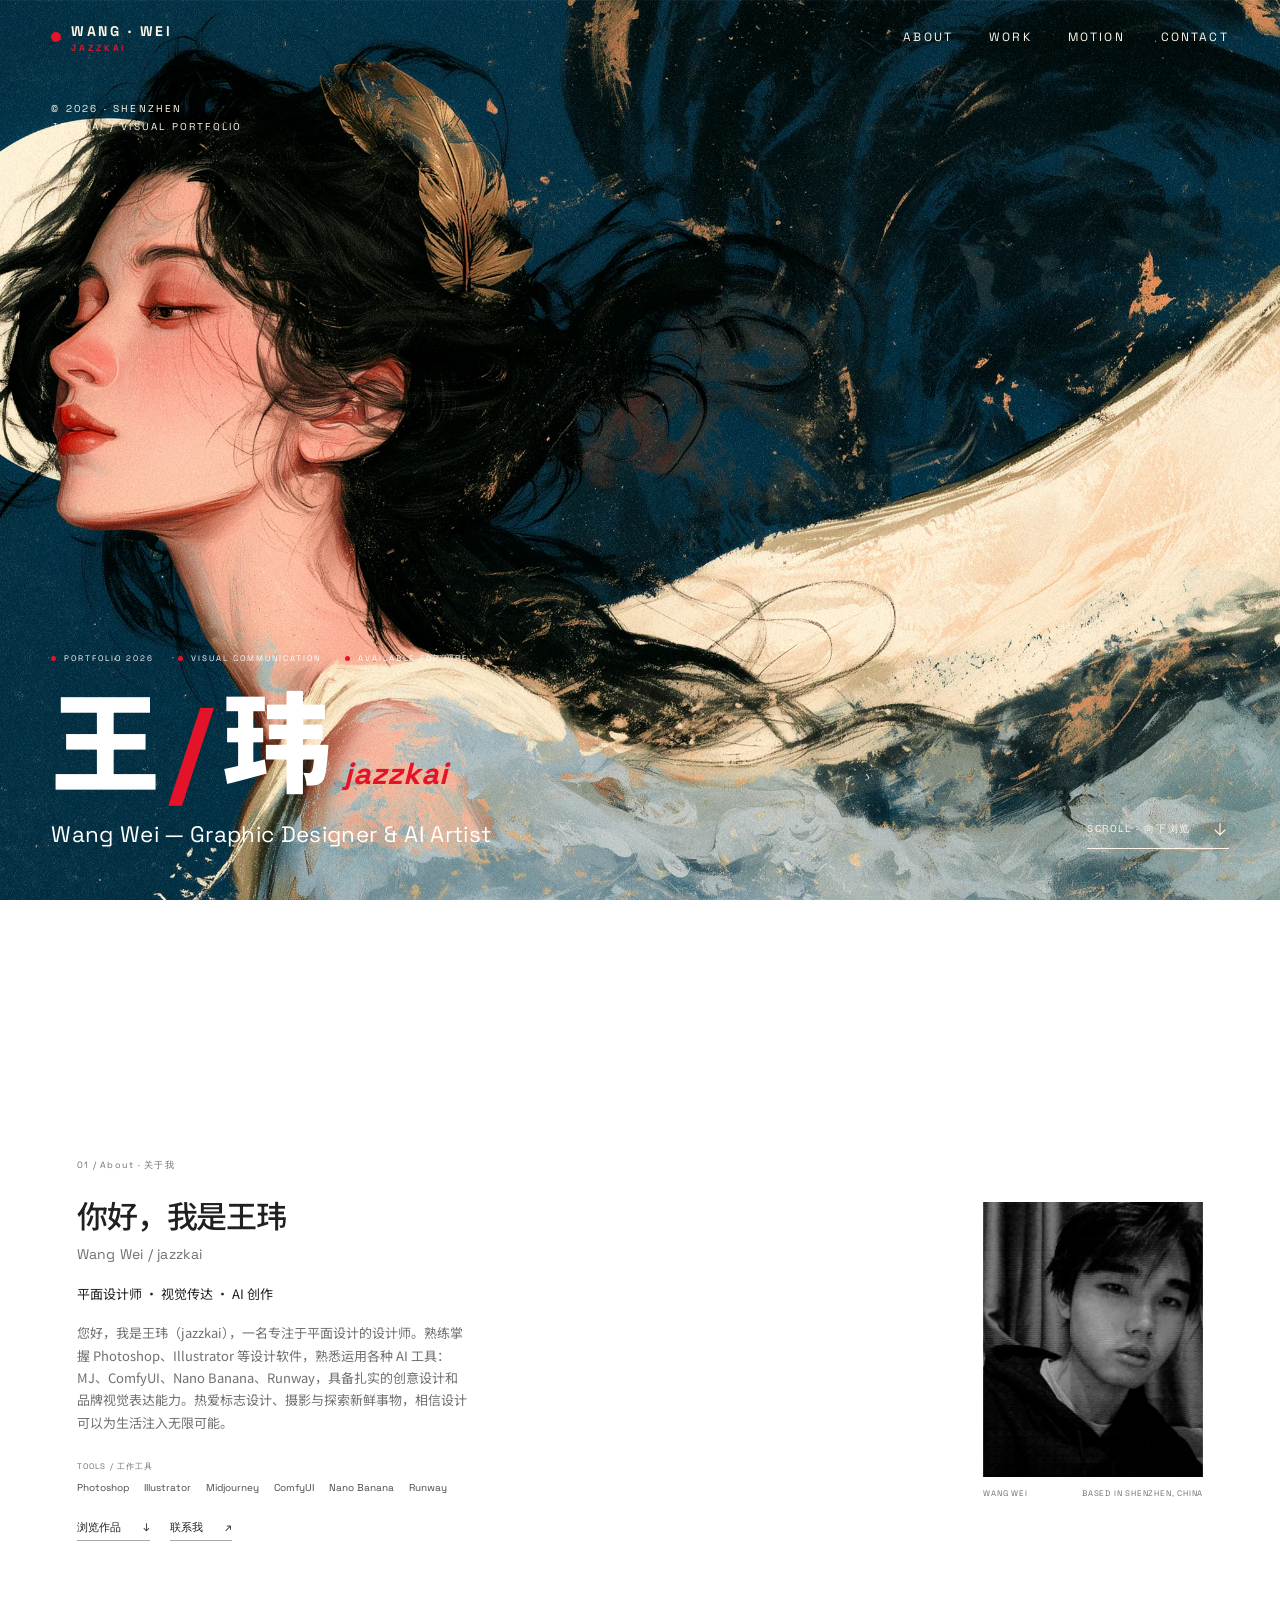
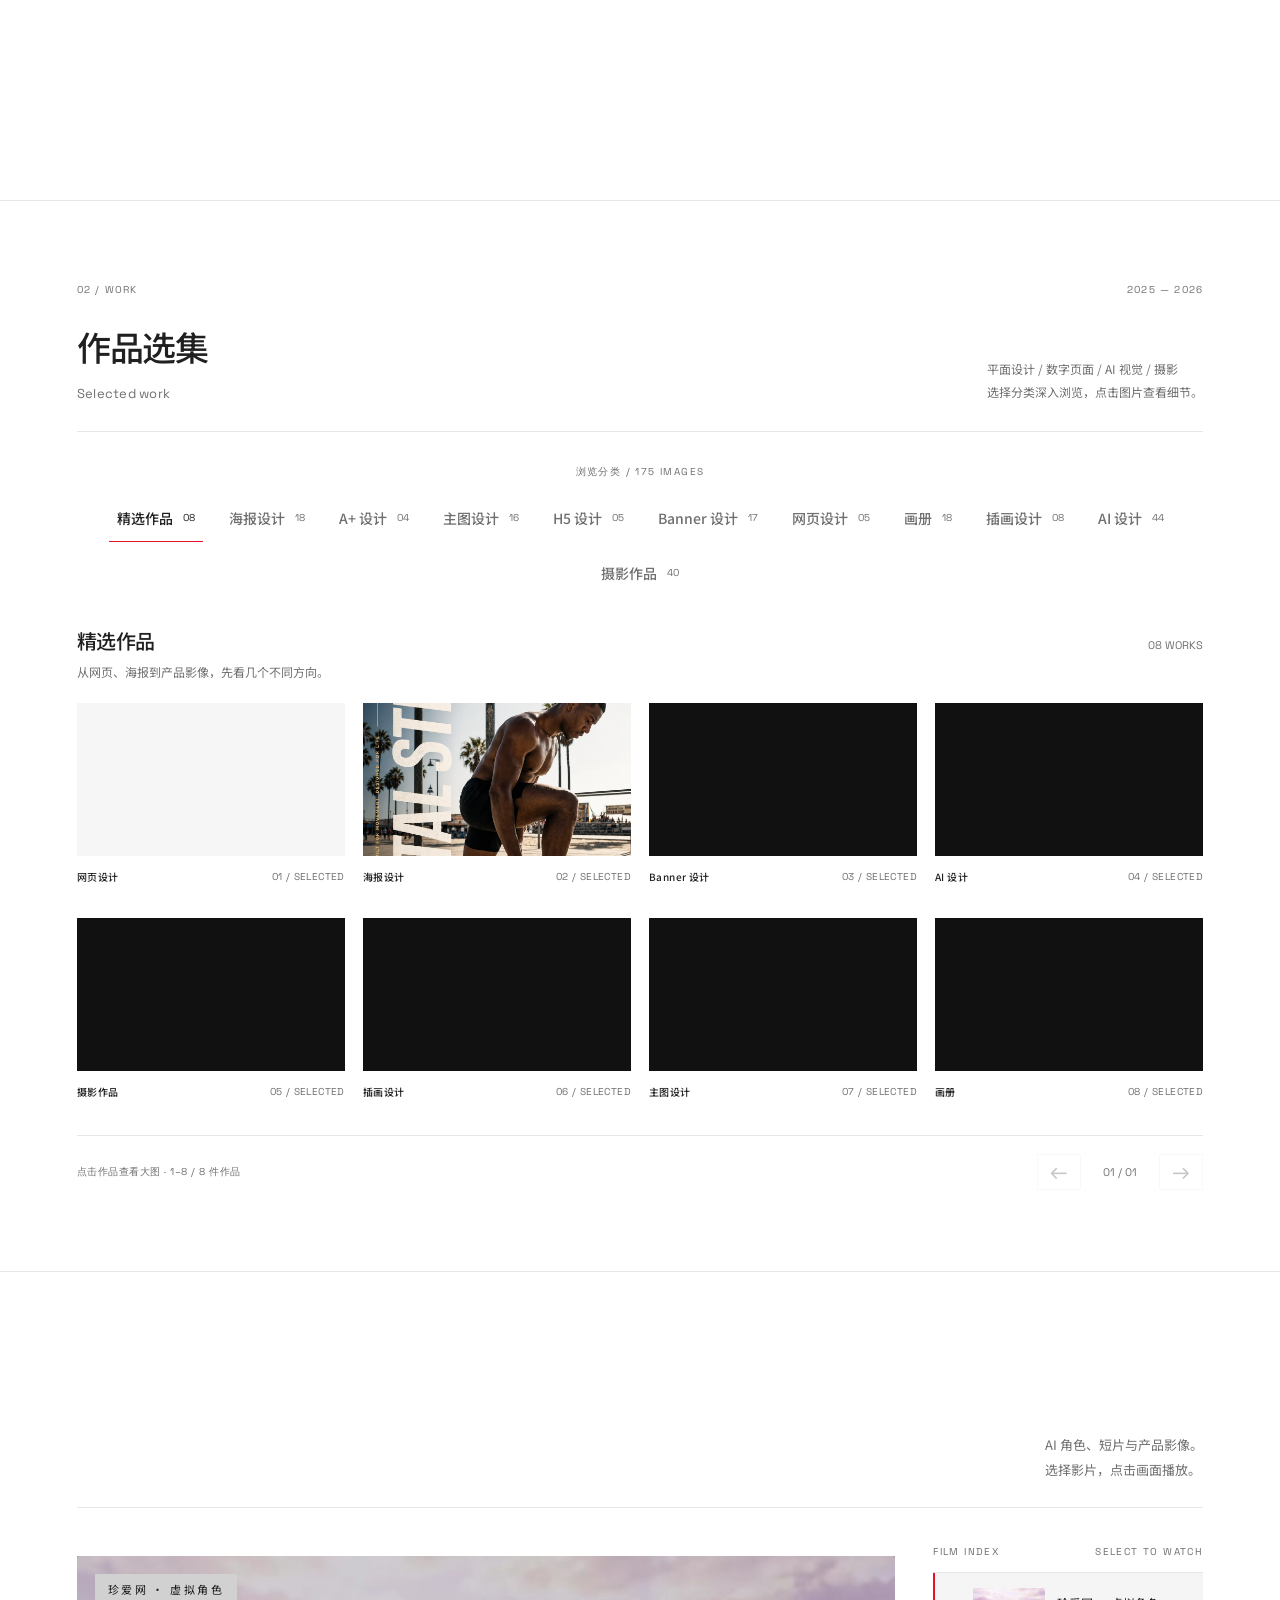
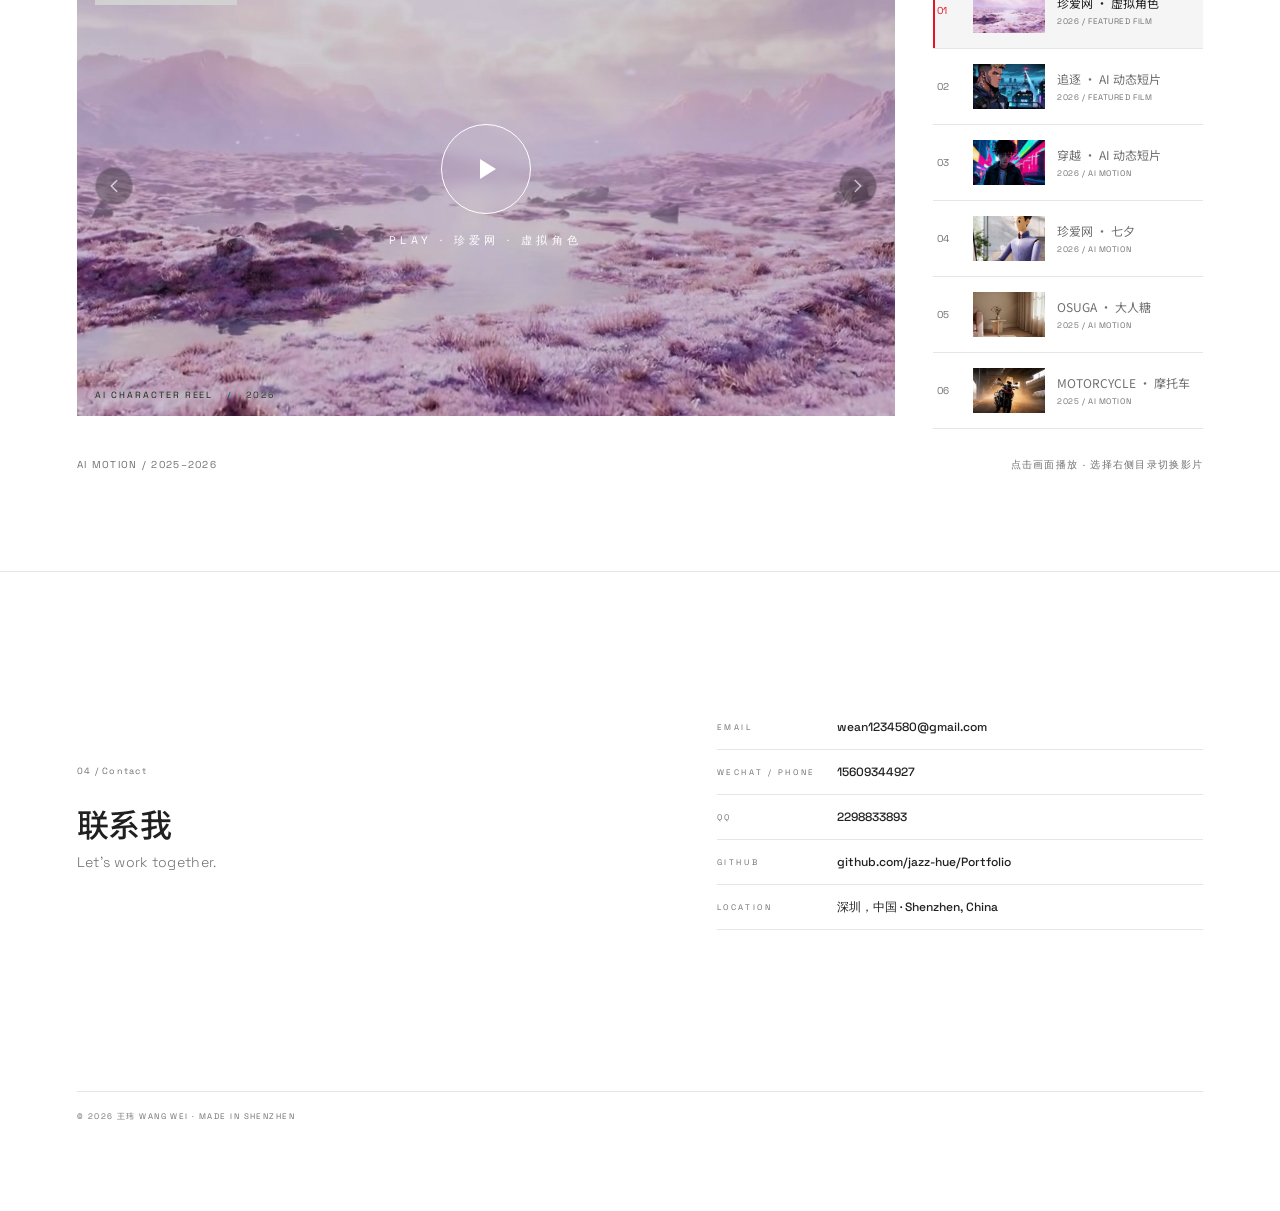
==== commit edf8f565: "Add photography and product motion covers" ====
--- a/index.html
+++ b/index.html
@@ -576,7 +576,7 @@
   <div class="lb-meta" id="lbMeta"></div>
 </div>
 
-<script src="portfolio.js?v=dynamic-covers-01"></script>
+<script src="portfolio.js?v=dynamic-covers-02"></script>
 <script>
 /* embedded data — no fetch needed */
 window.__data = {"profile": {"name_cn": "王玮", "name_en": "Wang Wei", "alias": "jazzkai", "title_cn": "平面设计师 / 视觉传达", "title_en": "Graphic Designer & AI Artist", "school": "兰州城市学院 视觉传达设计专业", "intro_cn": "您好，我是王玮（jazzkai），一名专注于平面设计的设计师。熟练掌握 Photoshop、Illustrator 等设计软件，熟悉运用各种 AI 工具：MJ、ComfyUI、Nano Banana、Runway，具备扎实的创意设计和品牌视觉表达能力。热爱标志设计、摄影与探索新鲜事物，相信设计可以为生活注入无限可能。", "intro_en": "Hi, I'm Wang Wei (jazzkai) — a graphic designer focused on visual communication. Proficient in Photoshop, Illustrator and AI tools (Midjourney, ComfyUI, Nano Banana, Runway).", "email": "wean1234580@gmail.com", "wechat": "15609344927", "qq": "2298833893", "phone": "15609344927", "location_cn": "深圳，中国", "location_en": "Shenzhen, China", "avatar": "images/about/avatar.webp"}, "video": {"placeholder": "images/about/video-cover.webp", "src": ""}, "sections": [{"slug": "posters", "title_cn": "海报设计", "title_en": "Poster Design", "kind": "main", "cols": 3, "items": [{"thumb": "images/posters/thumb/001.webp", "full": "images/posters/full/001.webp", "src_name": "Image 326.png", "w": 667, "h": 1000}, {"thumb": "images/posters/thumb/002.webp", "full": "images/posters/full/002.webp", "src_name": "Image 328.png", "w": 667, "h": 1000}, {"thumb": "images/posters/thumb/003.webp", "full": "images/posters/full/003.webp", "src_name": "Image 330.png", "w": 667, "h": 1000}, {"thumb": "images/posters/thumb/004.webp", "full": "images/posters/full/004.webp", "src_name": "Image 331.png", "w": 667, "h": 1000}, {"thumb": "images/posters/thumb/005.webp", "full": "images/posters/full/005.webp", "src_name": "Image 336.png", "w": 667, "h": 1000}, {"thumb": "images/posters/thumb/006.webp", "full": "images/posters/full/006.webp", "src_name": "Image 338.png", "w": 667, "h": 1000}, {"thumb": "images/posters/thumb/007.webp", "full": "images/posters/full/007.webp", "src_name": "Image 340.png", "w": 667, "h": 1000}, {"thumb": "images/posters/thumb/008.webp", "full": "images/posters/full/008.webp", "src_name": "Image 341.png", "w": 667, "h": 1000}, {"thumb": "images/posters/thumb/009.webp", "full": "images/posters/full/009.webp", "src_name": "Image 349.png", "w": 667, "h": 1000}, {"thumb": "images/posters/thumb/010.webp", "full": "images/posters/full/010.webp", "src_name": "Image 351.png", "w": 667, "h": 1000}, {"thumb": "images/posters/thumb/011.webp", "full": "images/posters/full/011.webp", "src_name": "Image 352.png", "w": 667, "h": 1000}, {"thumb": "images/posters/thumb/012.webp", "full": "images/posters/full/012.webp", "src_name": "Image 354.png", "w": 667, "h": 1000}, {"thumb": "images/posters/thumb/014.webp", "full": "images/posters/full/014.webp", "src_name": "Image 357.png", "w": 667, "h": 1000}, {"thumb": "images/posters/thumb/015.webp", "full": "images/posters/full/015.webp", "src_name": "Image 360.png", "w": 667, "h": 1000}, {"thumb": "images/posters/thumb/016.webp", "full": "images/posters/full/016.webp", "src_name": "Image 363.png", "w": 667, "h": 1000}, {"thumb": "images/posters/thumb/017.webp", "full": "images/posters/full/017.webp", "src_name": "fluxxin2.jpg", "w": 800, "h": 1000}, {"thumb": "images/posters/thumb/018.webp", "full": "images/posters/full/018.webp", "src_name": "shijuebannerxin2shouiiban.jpg", "w": 771, "h": 1000}, {"thumb": "images/posters/thumb/019.webp", "full": "images/posters/full/019.webp", "src_name": "shujuebannerxin2shoujib.jpg", "w": 771, "h": 1000}], "groups": []}, {"slug": "aplus", "title_cn": "A+ 设计", "title_en": "A+ Design", "kind": "main", "cols": 4, "items": [{"thumb": "images/aplus/thumb/001.webp", "full": "images/aplus/full/001.webp", "src_name": "1.jpg", "w": 296, "h": 1000}, {"thumb": "images/aplus/thumb/002.webp", "full": "images/aplus/full/002.webp", "src_name": "2.jpg", "w": 296, "h": 1000}, {"thumb": "images/aplus/thumb/003.webp", "full": "images/aplus/full/003.webp", "src_name": "3.jpg", "w": 297, "h": 1000}, {"thumb": "images/aplus/thumb/004.webp", "full": "images/aplus/full/004.webp", "src_name": "4.jpg", "w": 296, "h": 1000}], "groups": []}, {"slug": "products", "title_cn": "主图设计", "title_en": "Product Design", "kind": "main", "cols": 4, "items": [{"thumb": "images/products/thumb/001.webp", "full": "images/products/full/001.webp", "src_name": "1.jpg", "w": 800, "h": 1000}, {"thumb": "images/products/thumb/002.webp", "full": "images/products/full/002.webp", "src_name": "2.jpg", "w": 800, "h": 1000}, {"thumb": "images/products/thumb/003.webp", "full": "images/products/full/003.webp", "src_name": "3.jpg", "w": 800, "h": 1000}, {"thumb": "images/products/thumb/004.webp", "full": "images/products/full/004.webp", "src_name": "4.jpg", "w": 800, "h": 1000}, {"thumb": "images/products/thumb/005.webp", "full": "images/products/full/005.webp", "src_name": "5.jpg", "w": 800, "h": 1000}, {"thumb": "images/products/thumb/006.webp", "full": "images/products/full/006.webp", "src_name": "6.jpg", "w": 800, "h": 1000}, {"thumb": "images/products/thumb/007.webp", "full": "images/products/full/007.webp", "src_name": "7.png", "w": 798, "h": 1000}, {"thumb": "images/products/thumb/008.webp", "full": "images/products/full/008.webp", "src_name": "8.png", "w": 797, "h": 1000}, {"thumb": "images/products/thumb/009.webp", "full": "images/products/full/009.webp", "src_name": "9.png", "w": 1000, "h": 1000}, {"thumb": "images/products/thumb/010.webp", "full": "images/products/full/010.webp", "src_name": "10.png", "w": 1000, "h": 1000}, {"thumb": "images/products/thumb/011.webp", "full": "images/products/full/011.webp", "src_name": "11.png", "w": 1000, "h": 1000}, {"thumb": "images/products/thumb/012.webp", "full": "images/products/full/012.webp", "src_name": "12.png", "w": 1000, "h": 1000}, {"thumb": "images/products/thumb/013.webp", "full": "images/products/full/013.webp", "src_name": "13.png", "w": 1000, "h": 1000}, {"thumb": "images/products/thumb/014.webp", "full": "images/products/full/014.webp", "src_name": "14.png", "w": 1000, "h": 1000}, {"thumb": "images/products/thumb/015.webp", "full": "images/products/full/015.webp", "src_name": "15.png", "w": 1000, "h": 1000}, {"thumb": "images/products/thumb/016.webp", "full": "images/products/full/016.webp", "src_name": "16.png", "w": 1000, "h": 1000}], "groups": []}, {"slug": "h5", "title_cn": "H5 设计", "title_en": "H5 Design", "kind": "main", "cols": 5, "items": [{"thumb": "images/h5/thumb/001.webp", "full": "images/h5/full/001.webp", "src_name": "CLUQ9571.jpg", "w": 462, "h": 1000}, {"thumb": "images/h5/thumb/002.webp", "full": "images/h5/full/002.webp", "src_name": "DLEK9639.jpg", "w": 462, "h": 1000}, {"thumb": "images/h5/thumb/003.webp", "full": "images/h5/full/003.webp", "src_name": "DUMS3760.jpg", "w": 467, "h": 1000}, {"thumb": "images/h5/thumb/004.webp", "full": "images/h5/full/004.webp", "src_name": "HZYB6740.jpg", "w": 466, "h": 1000}, {"thumb": "images/h5/thumb/005.webp", "full": "images/h5/full/005.webp", "src_name": "TLXP2764.jpg", "w": 462, "h": 1000}], "groups": []}, {"slug": "banners", "title_cn": "Banner 设计", "title_en": "Banner Design", "kind": "main", "cols": 3, "items": [{"thumb": "images/banners/thumb/001.webp", "full": "images/banners/full/001.webp", "src_name": "Image 424.png", "w": 1000, "h": 563}, {"thumb": "images/banners/thumb/002.webp", "full": "images/banners/full/002.webp", "src_name": "Image 425.png", "w": 1000, "h": 563}, {"thumb": "images/banners/thumb/003.webp", "full": "images/banners/full/003.webp", "src_name": "Image 426.png", "w": 1000, "h": 563}, {"thumb": "images/banners/thumb/004.webp", "full": "images/banners/full/004.webp", "src_name": "Image 428.png", "w": 1000, "h": 563}, {"thumb": "images/banners/thumb/005.webp", "full": "images/banners/full/005.webp", "src_name": "Image 429.png", "w": 1000, "h": 563}, {"thumb": "images/banners/thumb/006.webp", "full": "images/banners/full/006.webp", "src_name": "Image 430.png", "w": 1000, "h": 563}, {"thumb": "images/banners/thumb/007.webp", "full": "images/banners/full/007.webp", "src_name": "Image 431.png", "w": 1000, "h": 563}, {"thumb": "images/banners/thumb/008.webp", "full": "images/banners/full/008.webp", "src_name": "Image 432.png", "w": 1000, "h": 563}, {"thumb": "images/banners/thumb/009.webp", "full": "images/banners/full/009.webp", "src_name": "Image 433.png", "w": 1000, "h": 563}, {"thumb": "images/banners/thumb/010.webp", "full": "images/banners/full/010.webp", "src_name": "Image 434.png", "w": 1000, "h": 563}, {"thumb": "images/banners/thumb/011.webp", "full": "images/banners/full/011.webp", "src_name": "Image 435.png", "w": 1000, "h": 563}, {"thumb": "images/banners/thumb/012.webp", "full": "images/banners/full/012.webp", "src_name": "Image 436.png", "w": 1000, "h": 563}, {"thumb": "images/banners/thumb/013.webp", "full": "images/banners/full/013.webp", "src_name": "Image 437.png", "w": 1000, "h": 563}, {"thumb": "images/banners/thumb/014.webp", "full": "images/banners/full/014.webp", "src_name": "Image 439.png", "w": 1000, "h": 563}, {"thumb": "images/banners/thumb/015.webp", "full": "images/banners/full/015.webp", "src_name": "MYIC4948.jpg", "w": 1000, "h": 438}, {"thumb": "images/banners/thumb/016.webp", "full": "images/banners/full/016.webp", "src_name": "NSMO4255.jpg", "w": 915, "h": 418}, {"thumb": "images/banners/thumb/017.webp", "full": "images/banners/full/017.webp", "src_name": "鞋子.jpg", "w": 1000, "h": 507}], "groups": []}, {"slug": "webdesign", "title_cn": "网页设计", "title_en": "Web Design", "kind": "main", "cols": 5, "items": [{"thumb": "images/webdesign/thumb/001.webp", "full": "images/webdesign/full/001.webp", "src_name": "01.png", "w": 355, "h": 1000}, {"thumb": "images/webdesign/thumb/002.webp", "full": "images/webdesign/full/002.webp", "src_name": "02.png", "w": 355, "h": 1000}, {"thumb": "images/webdesign/thumb/003.webp", "full": "images/webdesign/full/003.webp", "src_name": "03.png", "w": 355, "h": 1000}, {"thumb": "images/webdesign/thumb/004.webp", "full": "images/webdesign/full/004.webp", "src_name": "04.png", "w": 355, "h": 1000}, {"thumb": "images/webdesign/thumb/005.webp", "full": "images/webdesign/full/005.webp", "src_name": "05.png", "w": 676, "h": 1000}], "groups": []}, {"slug": "album", "title_cn": "画册", "title_en": "Album", "kind": "main", "cols": 3, "items": [{"thumb": "images/album/thumb/001.webp", "full": "images/album/full/001.webp", "src_name": "2.0_01封面.png", "w": 1000, "h": 707}, {"thumb": "images/album/thumb/002.webp", "full": "images/album/full/002.webp", "src_name": "2.0_02.png", "w": 1000, "h": 707}, {"thumb": "images/album/thumb/003.webp", "full": "images/album/full/003.webp", "src_name": "2.0-03.png", "w": 1000, "h": 707}, {"thumb": "images/album/thumb/004.webp", "full": "images/album/full/004.webp", "src_name": "2.0-04.png", "w": 1000, "h": 707}, {"thumb": "images/album/thumb/005.webp", "full": "images/album/full/005.webp", "src_name": "2.0-05.png", "w": 1000, "h": 707}, {"thumb": "images/album/thumb/006.webp", "full": "images/album/full/006.webp", "src_name": "2.0-06.png", "w": 1000, "h": 707}, {"thumb": "images/album/thumb/007.webp", "full": "images/album/full/007.webp", "src_name": "2.0-07.png", "w": 1000, "h": 707}, {"thumb": "images/album/thumb/008.webp", "full": "images/album/full/008.webp", "src_name": "2.0-08.png", "w": 1000, "h": 707}, {"thumb": "images/album/thumb/009.webp", "full": "images/album/full/009.webp", "src_name": "2.0-09.png", "w": 1000, "h": 707}, {"thumb": "images/album/thumb/010.webp", "full": "images/album/full/010.webp", "src_name": "2.0-10.png", "w": 1000, "h": 707}, {"thumb": "images/album/thumb/011.webp", "full": "images/album/full/011.webp", "src_name": "2.0-11.png", "w": 1000, "h": 707}, {"thumb": "images/album/thumb/012.webp", "full": "images/album/full/012.webp", "src_name": "2.0-12.png", "w": 1000, "h": 707}, {"thumb": "images/album/thumb/013.webp", "full": "images/album/full/013.webp", "src_name": "2.0-13.png", "w": 1000, "h": 707}, {"thumb": "images/album/thumb/014.webp", "full": "images/album/full/014.webp", "src_name": "2.0-14.png", "w": 1000, "h": 707}, {"thumb": "images/album/thumb/015.webp", "full": "images/album/full/015.webp", "src_name": "2.0-15.png", "w": 1000, "h": 707}, {"thumb": "images/album/thumb/016.webp", "full": "images/album/full/016.webp", "src_name": "2.0-16.png", "w": 1000, "h": 707}, {"thumb": "images/album/thumb/017.webp", "full": "images/album/full/017.webp", "src_name": "2.0-17.png", "w": 1000, "h": 707}, {"thumb": "images/album/thumb/018.webp", "full": "images/album/full/018.webp", "src_name": "2.0-18.png", "w": 1000, "h": 707}], "groups": []}, {"slug": "illustration", "title_cn": "插画设计", "title_en": "Illustration", "kind": "main", "cols": 3, "items": [{"thumb": "images/illustration/thumb/001.webp", "full": "images/illustration/full/001.webp", "src_name": "3.1.png", "w": 707, "h": 1000}, {"thumb": "images/illustration/thumb/002.webp", "full": "images/illustration/full/002.webp", "src_name": "5.1.png", "w": 707, "h": 1000}, {"thumb": "images/illustration/thumb/003.webp", "full": "images/illustration/full/003.webp", "src_name": "8.1.png", "w": 707, "h": 1000}, {"thumb": "images/illustration/thumb/004.webp", "full": "images/illustration/full/004.webp", "src_name": "Image 234.png", "w": 549, "h": 1000}, {"thumb": "images/illustration/thumb/005.webp", "full": "images/illustration/full/005.webp", "src_name": "Image 249.jpg", "w": 549, "h": 1000}, {"thumb": "images/illustration/thumb/006.webp", "full": "images/illustration/full/006.webp", "src_name": "Image 259.png", "w": 549, "h": 1000}, {"thumb": "images/illustration/thumb/008.webp", "full": "images/illustration/full/008.webp", "src_name": "Jinx.jpg", "w": 1000, "h": 560}, {"thumb": "images/illustration/thumb/009.webp", "full": "images/illustration/full/009.webp", "src_name": "lpatterson_League_of_Legends_style_big_perspective_strong_story_aa70e124-1822-4f10-9b8a-8f0dd0de9d08.png", "w": 1000, "h": 560}], "groups": []}, {"slug": "ai", "title_cn": "AI 设计", "title_en": "AI Design", "kind": "ai", "cols": 3, "items": [], "groups": [{"slug": "portraits", "title_cn": "人像", "title_en": "Portraits", "items": [{"thumb": "images/ai/portraits/thumb/001.webp", "full": "images/ai/portraits/full/001.webp", "src_name": "jazzk4636_A_model_wearing_black_pointed_shoes_a_brown_knitted_s_0faf3132-cd2e-43d5-a2bd-e36080e3ad50.png", "w": 800, "h": 1000}, {"thumb": "images/ai/portraits/thumb/002.webp", "full": "images/ai/portraits/full/002.webp", "src_name": "jazzk4636_A_photograph_of_an_elegant_woman_with_sleek_straight__cd3f920c-6fec-48e5-ad1e-a92ceae93db2.png", "w": 667, "h": 1000}, {"thumb": "images/ai/portraits/thumb/003.webp", "full": "images/ai/portraits/full/003.webp", "src_name": "jazzk4636_A_portrait_of_an_androgynous_woman_with_pink_eye_shad_78d8c984-8ced-439c-bbec-3bf0f5520764.png", "w": 800, "h": 1000}, {"thumb": "images/ai/portraits/thumb/004.webp", "full": "images/ai/portraits/full/004.webp", "src_name": "jazzk4636_Black_and_white_portrait_of_an_elegant_woman_with_blo_40e3fd8a-eee3-4169-905f-bfa37984c8be.png", "w": 667, "h": 1000}, {"thumb": "images/ai/portraits/thumb/005.webp", "full": "images/ai/portraits/full/005.webp", "src_name": "jazzk4636_Close-up_portrait_of_a_model_with_curly_hair_wearing__176d8a00-f80c-4629-93ba-0446e7aa1ee6.png", "w": 667, "h": 1000}, {"thumb": "images/ai/portraits/thumb/006.webp", "full": "images/ai/portraits/full/006.webp", "src_name": "jazzk4636_Low-angle_shot_Asian_girl_with_messy_braid_back_top_l_647e1652-e596-4ceb-b804-a3c401e69f73.png", "w": 667, "h": 1000}]}, {"slug": "personal", "title_cn": "个人风格", "title_en": "Personal Style", "items": [{"thumb": "images/ai/personal/thumb/001.webp", "full": "images/ai/personal/full/001.webp", "src_name": "jazzk4636_A_medieval_knight_running_at_full_speed_with_a_lanc_981f7600-b006-490d-a990-8d919cde703e_0.png", "w": 560, "h": 1000}, {"thumb": "images/ai/personal/thumb/002.webp", "full": "images/ai/personal/full/002.webp", "src_name": "jazzk4636_Extreme_low-angle_upward_shot_35mm_standard_lens_co_58251163-299c-4686-b3cb-02931631a23e_3.png", "w": 560, "h": 1000}, {"thumb": "images/ai/personal/thumb/003.webp", "full": "images/ai/personal/full/003.webp", "src_name": "jazzk4636_Knight_in_gothic_plate_armor_blocking_with_shield_pix_0dbd220b-16a8-4a85-b1b6-afccc824bd1e.png", "w": 560, "h": 1000}, {"thumb": "images/ai/personal/thumb/004.webp", "full": "images/ai/personal/full/004.webp", "src_name": "jazzk4636_The_dismounted_knight_kneels_in_his_bloodstained_ta_8df6c9fe-38da-495a-9286-0c18c8eac5b9_3.png", "w": 560, "h": 1000}, {"thumb": "images/ai/personal/thumb/005.webp", "full": "images/ai/personal/full/005.webp", "src_name": "jazzk4636_This_is_a_highly_detailed_and_dramatic_portrait_of_Gu_0ea955de-d99f-4617-884b-420d20f61908.png", "w": 667, "h": 1000}, {"thumb": "images/ai/personal/thumb/006.webp", "full": "images/ai/personal/full/006.webp", "src_name": "jazzk4636_fractured_cubist_swordsman_slicing_through_prismatic__94b44042-9a65-4c19-ab4b-1d60fbcedc64.png", "w": 560, "h": 1000}, {"thumb": "images/ai/personal/thumb/007.webp", "full": "images/ai/personal/full/007.webp", "src_name": "jazzk4636_low_lunge_thrust_with_parallel_blades_strike_path_war_8a6f31b1-cf3c-4323-9c4e-6fdafe71dff8.png", "w": 560, "h": 1000}, {"thumb": "images/ai/personal/thumb/008.webp", "full": "images/ai/personal/full/008.webp", "src_name": "jazzk4636_mercury_human_figure_melting_into_ocean_vortex_liquid_560e5f63-de40-48e7-84d5-c224d92d8b6b.png", "w": 560, "h": 1000}, {"thumb": "images/ai/personal/thumb/009.webp", "full": "images/ai/personal/full/009.webp", "src_name": "jazzk4636_quantum_wings_piercing_through_binary_code_prison_hol_8024464c-7e97-43e7-a359-8defe1bcf18c.png", "w": 560, "h": 1000}, {"thumb": "images/ai/personal/thumb/010.webp", "full": "images/ai/personal/full/010.webp", "src_name": "jazzk4636_self-reflection_in_broken_mirror1.5_1950s_Chicago_s_c1dd19f7-70f5-4b87-92a1-b00248aa4d02_1.png", "w": 560, "h": 1000}, {"thumb": "images/ai/personal/thumb/011.webp", "full": "images/ai/personal/full/011.webp", "src_name": "jazzk4636_spinning_blades_entangling_observer_effect_sword_trai_22025913-0cdc-439a-933b-c70de74dca63.png", "w": 560, "h": 1000}, {"thumb": "images/ai/personal/thumb/012.webp", "full": "images/ai/personal/full/012.webp", "src_name": "jazzk4636_spinning_blades_entangling_observer_effect_sword_trai_41da0531-cc29-4003-ba30-73e409d5718a.png", "w": 560, "h": 1000}]}, {"slug": "ai-product", "title_cn": "AI 产品", "title_en": "AI Product", "items": [{"thumb": "images/ai/ai-product/thumb/001.webp", "full": "images/ai/ai-product/full/001.webp", "src_name": "jazzk4636_A_highly_realistic_product_photo_showcases_a_futurist_601343d3-ae9a-4745-9ee5-c35d70358824.png", "w": 800, "h": 1000}, {"thumb": "images/ai/ai-product/thumb/002.webp", "full": "images/ai/ai-product/full/002.webp", "src_name": "jazzk4636_A_hyper-realistic_product_render_of_a_3D-printed_avan_9713904a-f28a-4be9-a1a9-88aab216025f.png", "w": 800, "h": 1000}, {"thumb": "images/ai/ai-product/thumb/003.webp", "full": "images/ai/ai-product/full/003.webp", "src_name": "jazzk4636_A_pair_of_highly_conceptual_3D-printed_luxury_sneaker_83607335-ebf9-49f6-a6e3-09c6ca6dcb61.png", "w": 800, "h": 1000}, {"thumb": "images/ai/ai-product/thumb/004.webp", "full": "images/ai/ai-product/full/004.webp", "src_name": "jazzk4636_A_visually_striking_avant-garde_product_photograph_fe_a8ffb45a-5d45-4518-911f-188b3a455a79.png", "w": 800, "h": 1000}, {"thumb": "images/ai/ai-product/thumb/005.webp", "full": "images/ai/ai-product/full/005.webp", "src_name": "jazzk4636_Hyper-realistic_product_render_of_the_Scoria_Ember_sn_eafda3fd-0af5-4ef8-b41f-780770befdde.png", "w": 753, "h": 1000}]}, {"slug": "greek-gods", "title_cn": "古希腊诸神", "title_en": "Greek Gods", "items": [{"thumb": "images/ai/greek-gods/thumb/001.webp", "full": "images/ai/greek-gods/full/001.webp", "src_name": "资源 44.png", "w": 557, "h": 1000}, {"thumb": "images/ai/greek-gods/thumb/002.webp", "full": "images/ai/greek-gods/full/002.webp", "src_name": "资源 45.png", "w": 561, "h": 1000}, {"thumb": "images/ai/greek-gods/thumb/003.webp", "full": "images/ai/greek-gods/full/003.webp", "src_name": "资源 46.png", "w": 561, "h": 1000}, {"thumb": "images/ai/greek-gods/thumb/004.webp", "full": "images/ai/greek-gods/full/004.webp", "src_name": "资源 47.png", "w": 560, "h": 1000}, {"thumb": "images/ai/greek-gods/thumb/005.webp", "full": "images/ai/greek-gods/full/005.webp", "src_name": "资源 48.png", "w": 559, "h": 1000}, {"thumb": "images/ai/greek-gods/thumb/006.webp", "full": "images/ai/greek-gods/full/006.webp", "src_name": "资源 49.png", "w": 560, "h": 1000}, {"thumb": "images/ai/greek-gods/thumb/007.webp", "full": "images/ai/greek-gods/full/007.webp", "src_name": "资源 50.png", "w": 561, "h": 1000}, {"thumb": "images/ai/greek-gods/thumb/008.webp", "full": "images/ai/greek-gods/full/008.webp", "src_name": "资源 51.png", "w": 553, "h": 1000}, {"thumb": "images/ai/greek-gods/thumb/009.webp", "full": "images/ai/greek-gods/full/009.webp", "src_name": "资源 52.png", "w": 561, "h": 1000}, {"thumb": "images/ai/greek-gods/thumb/010.webp", "full": "images/ai/greek-gods/full/010.webp", "src_name": "资源 53.png", "w": 561, "h": 1000}, {"thumb": "images/ai/greek-gods/thumb/011.webp", "full": "images/ai/greek-gods/full/011.webp", "src_name": "资源 54.png", "w": 561, "h": 1000}, {"thumb": "images/ai/greek-gods/thumb/012.webp", "full": "images/ai/greek-gods/full/012.webp", "src_name": "资源 55.png", "w": 561, "h": 1000}]}, {"slug": "marvel", "title_cn": "漫威", "title_en": "Marvel", "items": [{"thumb": "images/ai/marvel/thumb/001.webp", "full": "images/ai/marvel/full/001.webp", "src_name": "jazzk4636_Black_Panthers_vibranium_shockwave_shatters_the_Golde_54df5d83-bfc6-486e-84bf-e4f0a8940fa6.png", "w": 1000, "h": 560}, {"thumb": "images/ai/marvel/thumb/002.webp", "full": "images/ai/marvel/full/002.webp", "src_name": "jazzk4636_Captain_America_is_on_the_roof_of_a_bus_at_night_thro_d3a8a1c9-7487-467b-bd09-bebfa3e2ee12.png", "w": 1000, "h": 560}, {"thumb": "images/ai/marvel/thumb/003.webp", "full": "images/ai/marvel/full/003.webp", "src_name": "jazzk4636_Captain_Marvels_cosmic_energy_burst_electric_blue_sui_b97aa5a7-63c2-4d32-afab-75375f0d3be3.png", "w": 1000, "h": 560}, {"thumb": "images/ai/marvel/thumb/004.webp", "full": "images/ai/marvel/full/004.webp", "src_name": "jazzk4636_Close-up_of_Wolverine_running_wild_his_adamantium_cla_563f8dfb-2e56-4b11-b329-7474d6786fce.png", "w": 1000, "h": 560}, {"thumb": "images/ai/marvel/thumb/005.webp", "full": "images/ai/marvel/full/005.webp", "src_name": "jazzk4636_Doctor_Strange_meditates_and_casts_a_multiverse_spell_ad8f8025-2d75-4085-a431-a98a310e2186.png", "w": 1000, "h": 560}, {"thumb": "images/ai/marvel/thumb/006.webp", "full": "images/ai/marvel/full/006.webp", "src_name": "jazzk4636_Iron_Mark_VII_armored_landing_gold_filigree_detail_on_e4aa09ed-02f6-42f4-9872-800c60c220d6.png", "w": 1000, "h": 560}, {"thumb": "images/ai/marvel/thumb/007.webp", "full": "images/ai/marvel/full/007.webp", "src_name": "jazzk4636_Jean_Grey_engulfed_in_cosmic_fire_Phoenix_wings_spa_06798840-e823-40e8-a38b-5da55a503736_3.png", "w": 1000, "h": 560}, {"thumb": "images/ai/marvel/thumb/008.webp", "full": "images/ai/marvel/full/008.webp", "src_name": "jazzk4636_Scarlet_witch_unleashing_chaos_magic_on_mountain_peak_c2594ffd-b2d0-4730-bdd5-b4dacb5f3638.png", "w": 1000, "h": 560}, {"thumb": "images/ai/marvel/thumb/009.webp", "full": "images/ai/marvel/full/009.webp", "src_name": "jazzk4636_The_man_in_the_fire_controls_the_flames_in_the_city_t_ad08bd24-511a-42de-b2d1-df5f041a9efe.png", "w": 1000, "h": 560}]}]}, {"slug": "photography", "title_cn": "摄影作品", "title_en": "Photography", "kind": "ai", "cols": 3, "items": [], "groups": [{"slug": "osuga-product", "title_cn": "大人糖产品", "title_en": "OSUGA Product", "items": [{"thumb": "images/photography/osuga-product/thumb/001.webp", "full": "images/photography/osuga-product/full/001.webp", "src_name": "1.png", "w": 746, "h": 1000}, {"thumb": "images/photography/osuga-product/thumb/002.webp", "full": "images/photography/osuga-product/full/002.webp", "src_name": "2.png", "w": 746, "h": 1000}, {"thumb": "images/photography/osuga-product/thumb/003.webp", "full": "images/photography/osuga-product/full/003.webp", "src_name": "3.png", "w": 746, "h": 1000}, {"thumb": "images/photography/osuga-product/thumb/004.webp", "full": "images/photography/osuga-product/full/004.webp", "src_name": "4.png", "w": 746, "h": 1000}, {"thumb": "images/photography/osuga-product/thumb/005.webp", "full": "images/photography/osuga-product/full/005.webp", "src_name": "5.png", "w": 746, "h": 1000}, {"thumb": "images/photography/osuga-product/thumb/006.webp", "full": "images/photography/osuga-product/full/006.webp", "src_name": "6.png", "w": 746, "h": 1000}, {"thumb": "images/photography/osuga-product/thumb/007.webp", "full": "images/photography/osuga-product/full/007.webp", "src_name": "7.png", "w": 746, "h": 1000}, {"thumb": "images/photography/osuga-product/thumb/008.webp", "full": "images/photography/osuga-product/full/008.webp", "src_name": "8.png", "w": 746, "h": 1000}, {"thumb": "images/photography/osuga-product/thumb/009.webp", "full": "images/photography/osuga-product/full/009.webp", "src_name": "9.png", "w": 746, "h": 1000}, {"thumb": "images/photography/osuga-product/thumb/010.webp", "full": "images/photography/osuga-product/full/010.webp", "src_name": "10.png", "w": 746, "h": 1000}]}, {"slug": "portrait", "title_cn": "人像摄影", "title_en": "Portrait", "items": [{"thumb": "images/photography/portrait/thumb/001.webp", "full": "images/photography/portrait/full/001.webp", "src_name": "1.png", "w": 746, "h": 1000}, {"thumb": "images/photography/portrait/thumb/002.webp", "full": "images/photography/portrait/full/002.webp", "src_name": "2.png", "w": 746, "h": 1000}, {"thumb": "images/photography/portrait/thumb/003.webp", "full": "images/photography/portrait/full/003.webp", "src_name": "3.png", "w": 670, "h": 1000}, {"thumb": "images/photography/portrait/thumb/004.webp", "full": "images/photography/portrait/full/004.webp", "src_name": "4.png", "w": 670, "h": 1000}, {"thumb": "images/photography/portrait/thumb/005.webp", "full": "images/photography/portrait/full/005.webp", "src_name": "5.png", "w": 746, "h": 1000}, {"thumb": "images/photography/portrait/thumb/006.webp", "full": "images/photography/portrait/full/006.webp", "src_name": "6.png", "w": 746, "h": 1000}, {"thumb": "images/photography/portrait/thumb/007.webp", "full": "images/photography/portrait/full/007.webp", "src_name": "7.png", "w": 670, "h": 1000}, {"thumb": "images/photography/portrait/thumb/008.webp", "full": "images/photography/portrait/full/008.webp", "src_name": "8.png", "w": 746, "h": 1000}, {"thumb": "images/photography/portrait/thumb/009.webp", "full": "images/photography/portrait/full/009.webp", "src_name": "9.png", "w": 746, "h": 1000}, {"thumb": "images/photography/portrait/thumb/010.webp", "full": "images/photography/portrait/full/010.webp", "src_name": "10.png", "w": 670, "h": 1000}]}, {"slug": "personal", "title_cn": "个人拍摄", "title_en": "Personal", "items": [{"thumb": "images/photography/personal/thumb/001.webp", "full": "images/photography/personal/full/001.webp", "src_name": "1.JPG", "w": 1000, "h": 1000}, {"thumb": "images/photography/personal/thumb/002.webp", "full": "images/photography/personal/full/002.webp", "src_name": "2.JPG", "w": 1000, "h": 1000}, {"thumb": "images/photography/personal/thumb/003.webp", "full": "images/photography/personal/full/003.webp", "src_name": "3.JPG", "w": 1000, "h": 1000}, {"thumb": "images/photography/personal/thumb/004.webp", "full": "images/photography/personal/full/004.webp", "src_name": "4.JPG", "w": 1000, "h": 1000}, {"thumb": "images/photography/personal/thumb/005.webp", "full": "images/photography/personal/full/005.webp", "src_name": "5.JPG", "w": 1000, "h": 1000}, {"thumb": "images/photography/personal/thumb/006.webp", "full": "images/photography/personal/full/006.webp", "src_name": "6.JPG", "w": 1000, "h": 1000}, {"thumb": "images/photography/personal/thumb/007.webp", "full": "images/photography/personal/full/007.webp", "src_name": "7.JPG", "w": 1000, "h": 1000}, {"thumb": "images/photography/personal/thumb/008.webp", "full": "images/photography/personal/full/008.webp", "src_name": "8.JPG", "w": 1000, "h": 1000}, {"thumb": "images/photography/personal/thumb/009.webp", "full": "images/photography/personal/full/009.webp", "src_name": "9.JPG", "w": 1000, "h": 1000}, {"thumb": "images/photography/personal/thumb/010.webp", "full": "images/photography/personal/full/010.webp", "src_name": "10.JPG", "w": 1000, "h": 1000}]}, {"slug": "shoes", "title_cn": "鞋子拍摄", "title_en": "Shoes", "items": [{"thumb": "images/photography/shoes/thumb/001.webp", "full": "images/photography/shoes/full/001.webp", "src_name": "1.jpeg", "w": 1000, "h": 1000}, {"thumb": "images/photography/shoes/thumb/002.webp", "full": "images/photography/shoes/full/002.webp", "src_name": "2.jpeg", "w": 1000, "h": 1000}, {"thumb": "images/photography/shoes/thumb/003.webp", "full": "images/photography/shoes/full/003.webp", "src_name": "3.jpeg", "w": 1000, "h": 1000}, {"thumb": "images/photography/shoes/thumb/004.webp", "full": "images/photography/shoes/full/004.webp", "src_name": "4.jpeg", "w": 1000, "h": 1000}, {"thumb": "images/photography/shoes/thumb/005.webp", "full": "images/photography/shoes/full/005.webp", "src_name": "5.jpeg", "w": 1000, "h": 1000}, {"thumb": "images/photography/shoes/thumb/006.webp", "full": "images/photography/shoes/full/006.webp", "src_name": "6.jpeg", "w": 746, "h": 1000}, {"thumb": "images/photography/shoes/thumb/007.webp", "full": "images/photography/shoes/full/007.webp", "src_name": "7.jpeg", "w": 746, "h": 1000}, {"thumb": "images/photography/shoes/thumb/008.webp", "full": "images/photography/shoes/full/008.webp", "src_name": "8.jpeg", "w": 746, "h": 1000}, {"thumb": "images/photography/shoes/thumb/009.webp", "full": "images/photography/shoes/full/009.webp", "src_name": "9.png", "w": 558, "h": 1000}, {"thumb": "images/photography/shoes/thumb/010.webp", "full": "images/photography/shoes/full/010.webp", "src_name": "10.jpeg", "w": 746, "h": 1000}]}]}]};
